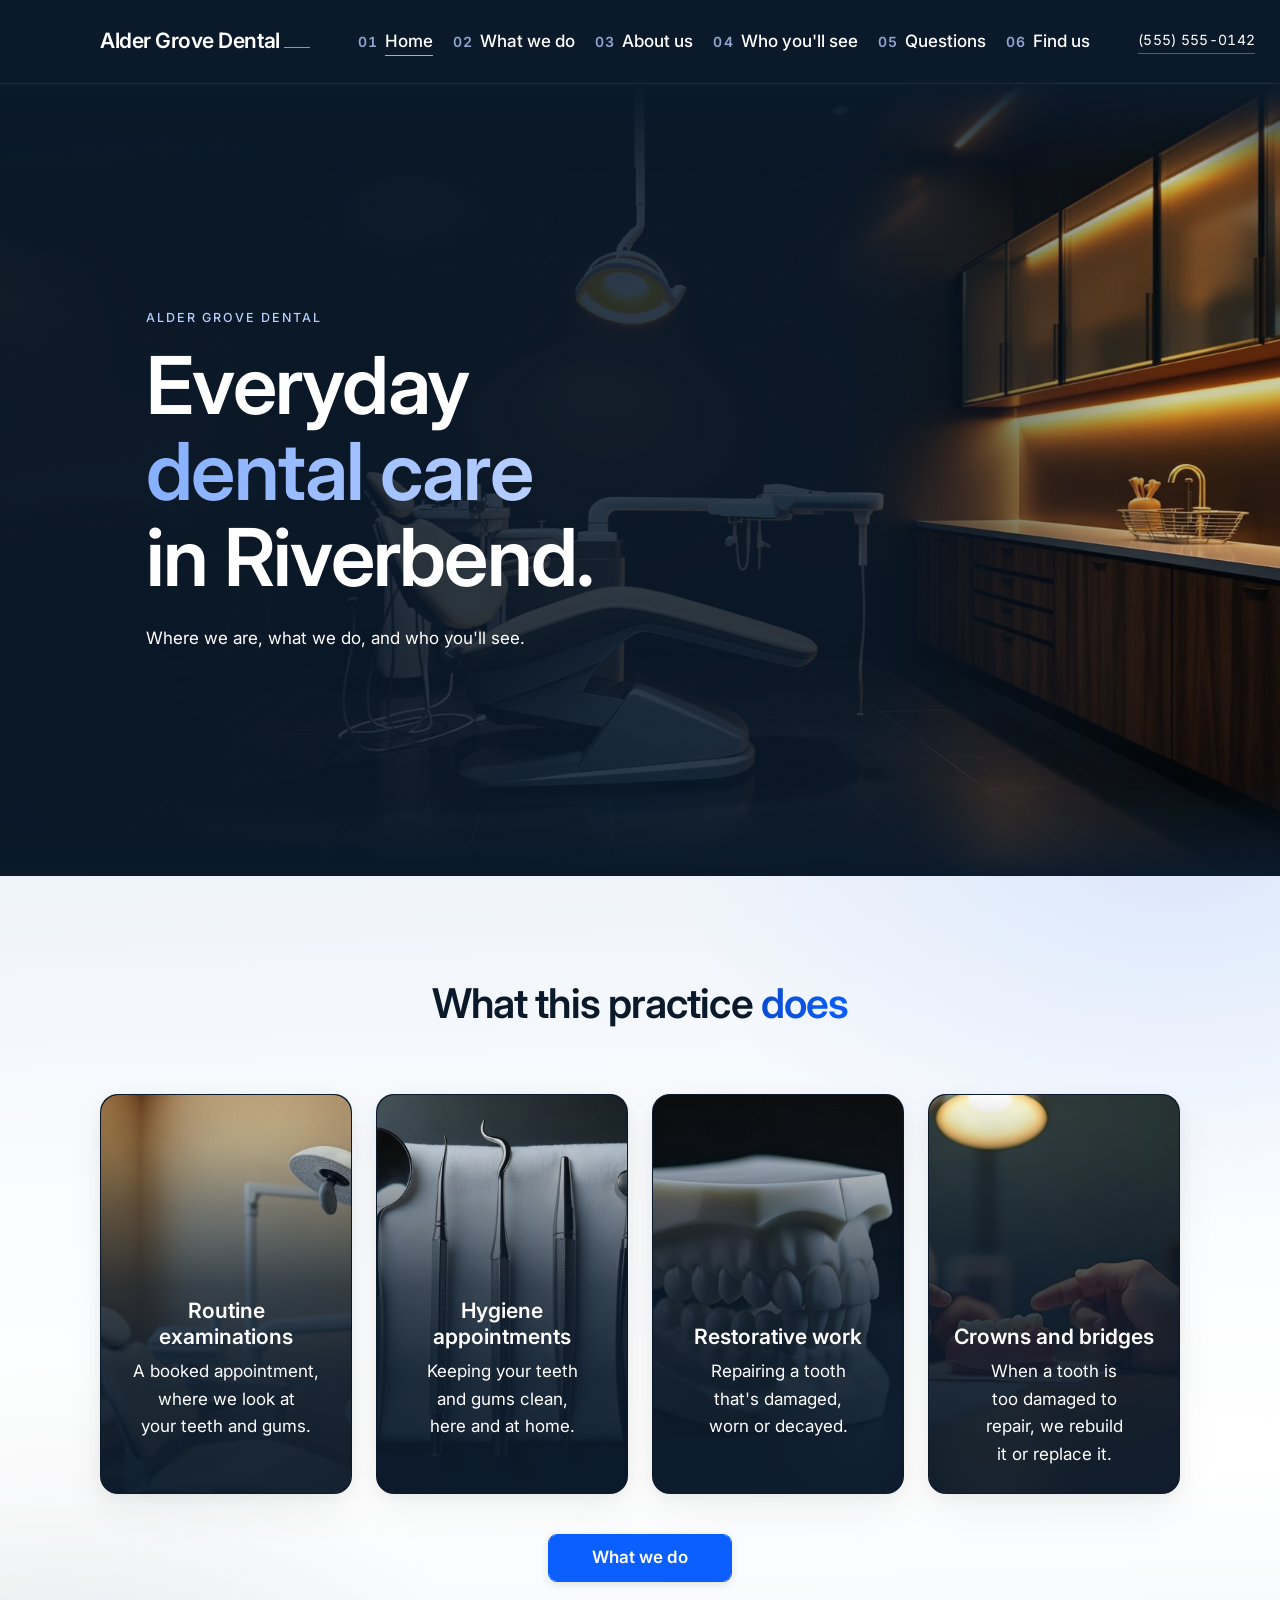
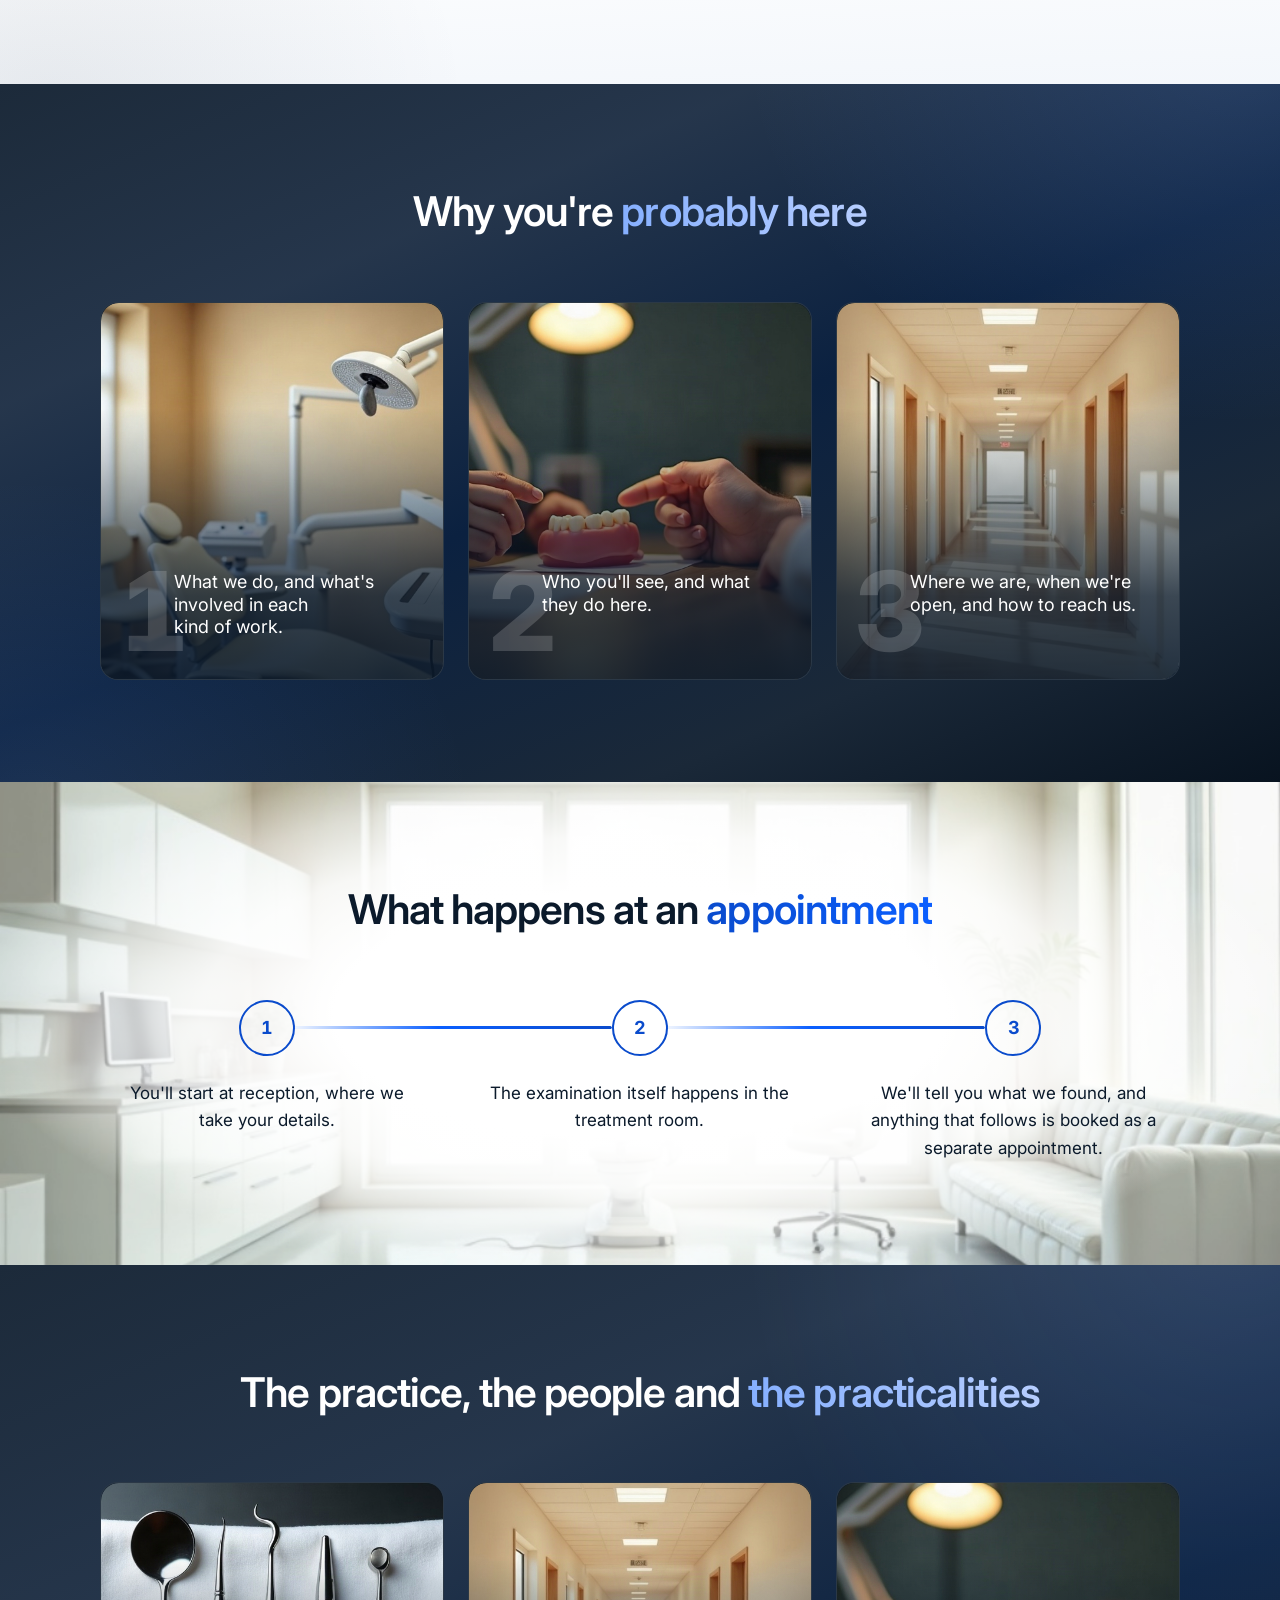
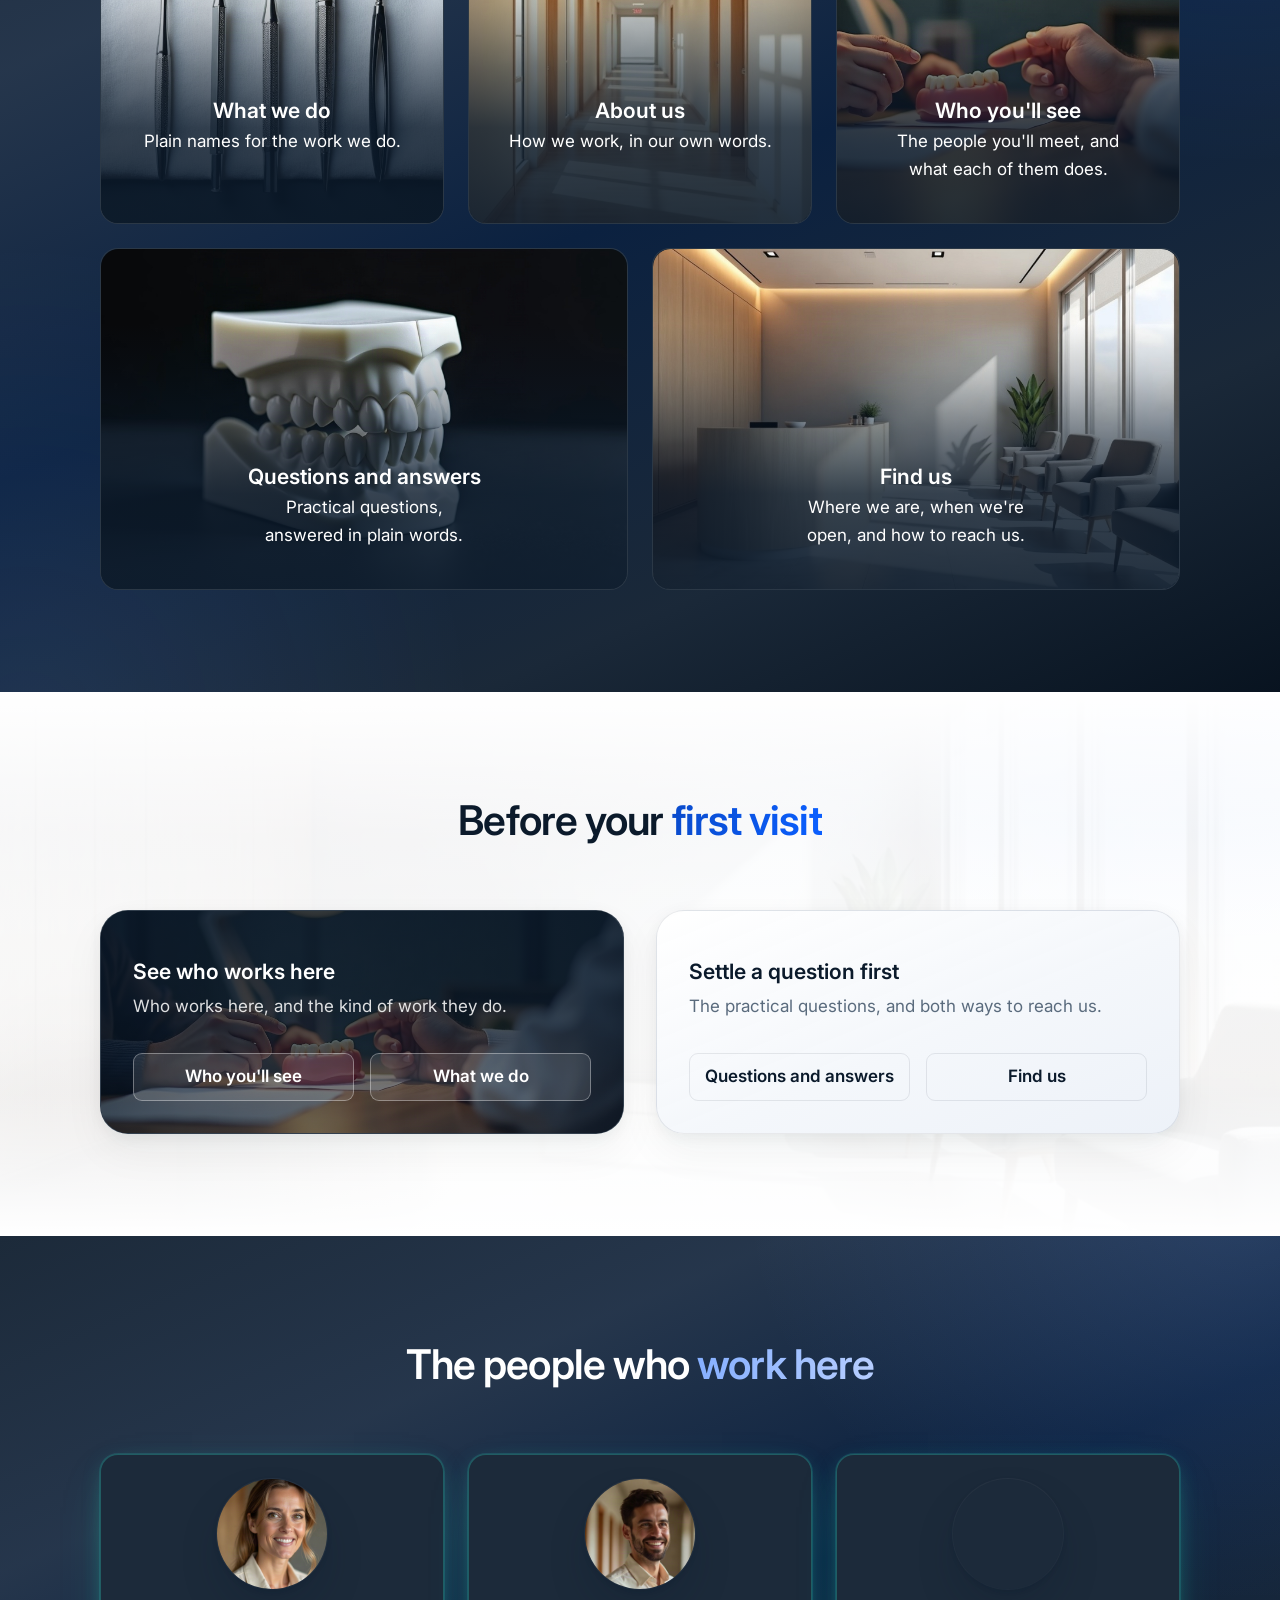
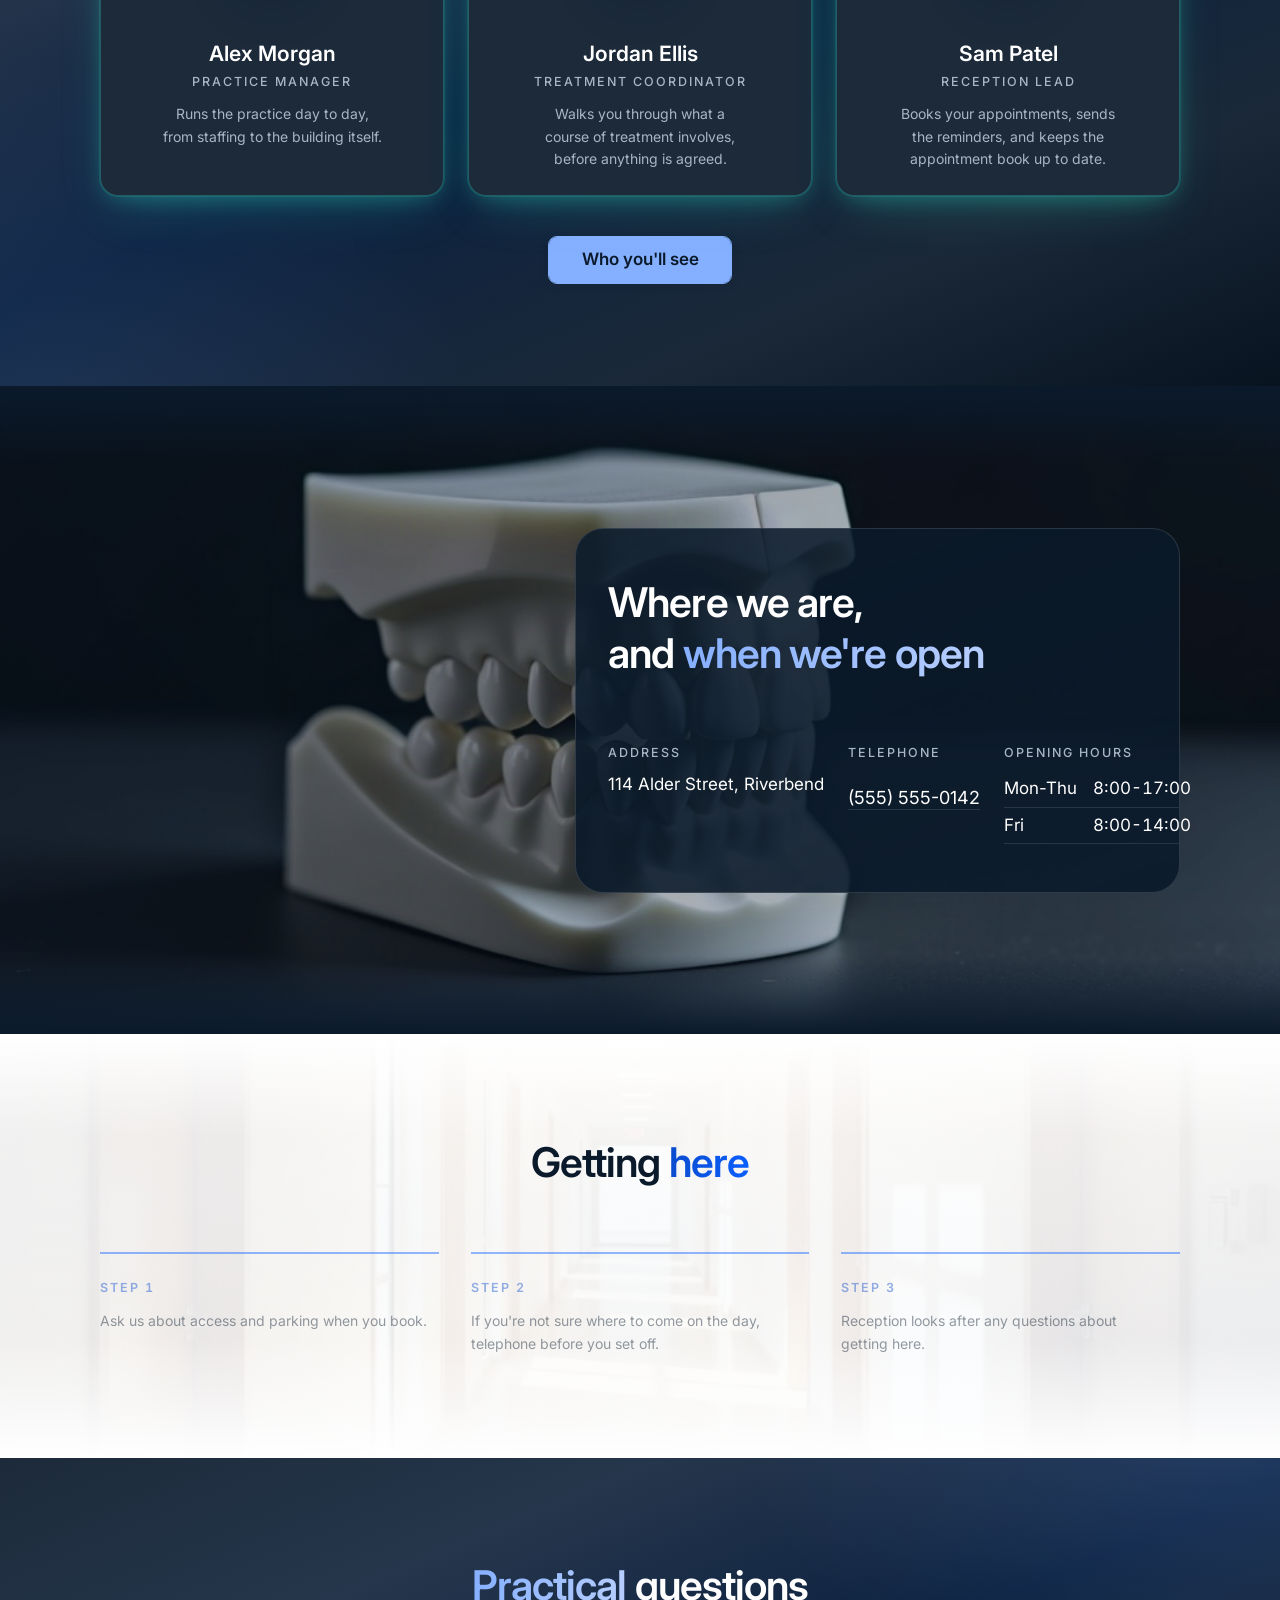
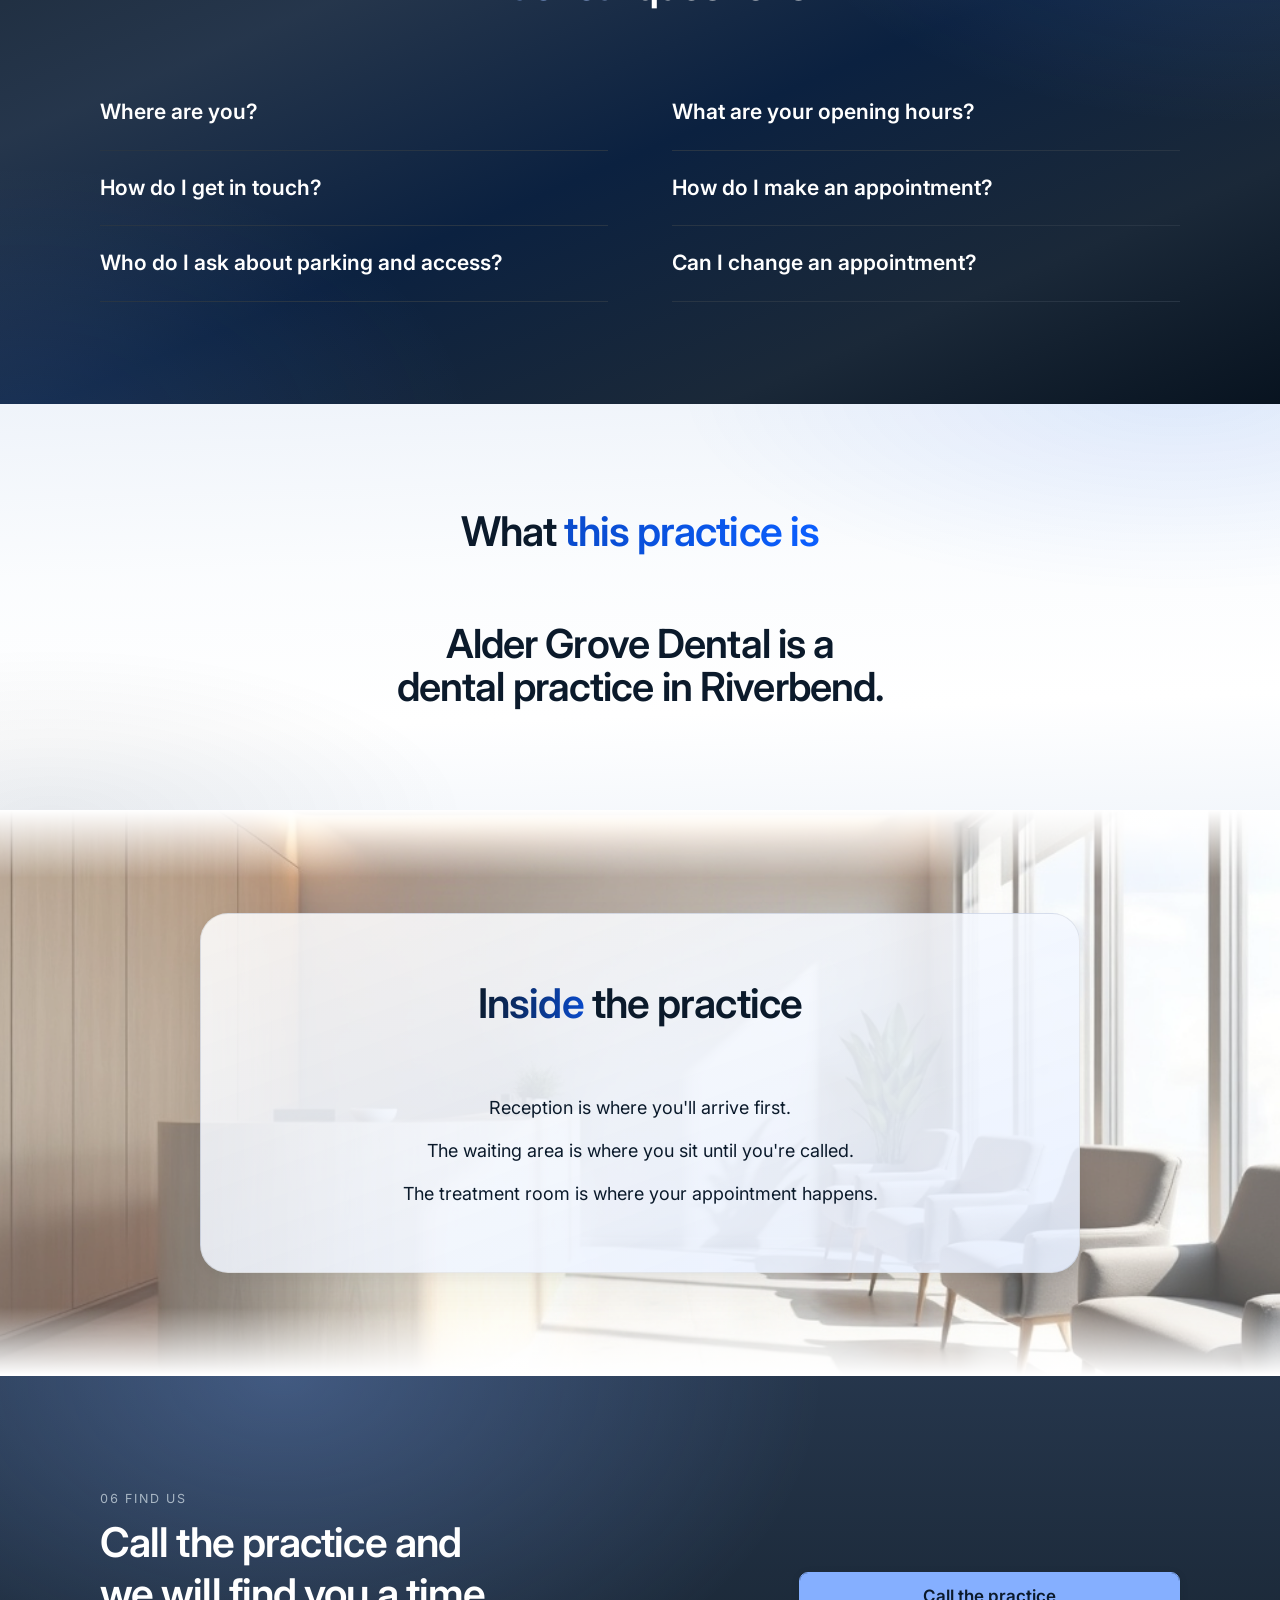
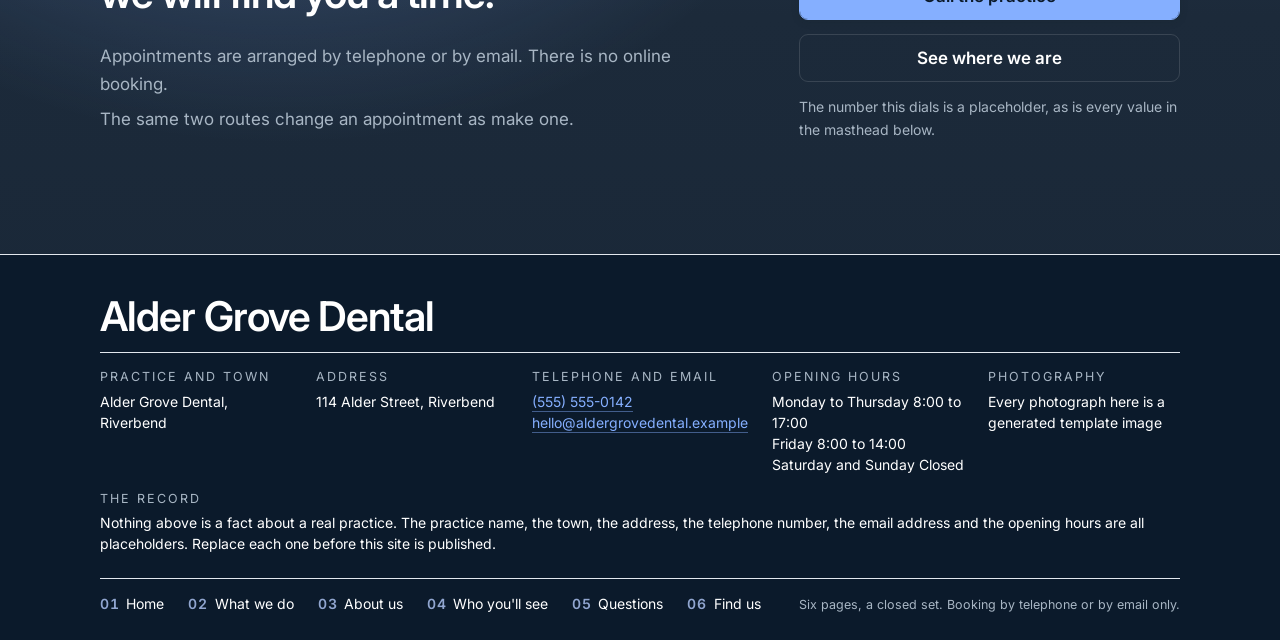
==== v3/index.html @ 7b896672 "Add V3 alongside V1: owner revision batches 1 and 2 V3 lives in v3/ so the V1 site at the repo root," ====
<!DOCTYPE html>
<html lang="en">
<head>
<meta charset="UTF-8">
<meta name="viewport" content="width=device-width, initial-scale=1">
<title>Dentistry in Riverbend - Alder Grove Dental</title>
<meta name="description" content="Dentistry in Riverbend. Alder Grove Dental sets out what we do, who you will see, and how to reach us, in plain words.">
<meta name="robots" content="noindex">

<link rel="icon" type="image/svg+xml" href="assets/favicon.svg">

<link rel="preconnect" href="https://fonts.googleapis.com">
<link rel="preconnect" href="https://fonts.gstatic.com" crossorigin>
<link rel="stylesheet" href="https://fonts.googleapis.com/css2?family=Inter:wght@400;500;600;700&family=Fraunces:opsz,wght@9..144,400..700&display=swap">
<link rel="stylesheet" href="design-system/stomatology-tokens.css?v=92e05074">
  <link rel="stylesheet" href="design-system/stomatology-chrome.css?v=a64a15a1">
  <link rel="stylesheet" href="design-system/stomatology-structural.css?v=3252024a">
  <link rel="stylesheet" href="design-system/brand-card-standard.css?v=6e073ad8">
<link rel="stylesheet" href="design-system/page-index.css?v=a2c9e79b">
</head>
<body>
<a class="cc-skip" href="#main">Skip to content</a>

<header class="cc-bar surface-dark" id="cc-bar">
  <div class="cc-bar__in">

    <a class="cc-brand" href="index.html">
      <span class="cc-brand__name">Alder Grove Dental</span>
      <span class="cc-brand__rule" aria-hidden="true"></span>
    </a>

    <nav class="cc-nav" aria-label="Primary">

      <div class="cc-nav__item">
        <a class="cc-link is-active" href="index.html"><span class="cc-num">01</span> <span class="cc-link__label">Home</span></a>
      </div>

      
      <div class="cc-nav__item" data-menu>
        <button class="cc-link" type="button" aria-haspopup="true" aria-expanded="false" aria-controls="cc-index-services"><span class="cc-num">02</span> <span class="cc-link__label">What we do</span></button>
        <div class="cc-panel cc-panel--index surface-dark" id="cc-index-services" role="region" aria-label="What we do, contents">
          <div class="cc-panel__in cc-idx">
            <div class="cc-idx__list">
              <p class="cc-idx__head"><span class="cc-num">02</span> <b>What we do</b> <span class="cc-idx__kicker">contents</span></p>

              <a class="cc-idx__row" href="services.html#s2-why-this-area-wedge">
                <span class="cc-idx__n">02.1</span>
                <span><span class="cc-idx__t">Why this area</span><span class="cc-idx__s">What the practice takes on, and why.</span></span>
              </a>
              <a class="cc-idx__row" href="services.html#s3-sub-area-blocks">
                <span class="cc-idx__n">02.2</span>
                <span><span class="cc-idx__t">The areas of work</span><span class="cc-idx__s">Set out one block at a time.</span></span>
              </a>
              <a class="cc-idx__row" href="services.html#s4-cross-link-rail">
                <span class="cc-idx__n">02.3</span>
                <span><span class="cc-idx__t">Related pages</span><span class="cc-idx__s">Where this page hands you on.</span></span>
              </a>
              <a class="cc-idx__row" href="services.html#s5-routing-band">
                <span class="cc-idx__n">02.4</span>
                <span><span class="cc-idx__t">Where to go next</span><span class="cc-idx__s">If you are not sure what you need.</span></span>
              </a>
              <a class="cc-idx__row" href="services.html#s6-where-the-work-happens">
                <span class="cc-idx__n">02.5</span>
                <span><span class="cc-idx__t">Where the work happens</span><span class="cc-idx__s">The rooms, and what is in them.</span></span>
              </a>
            </div>

            
            <a class="cc-feat" href="index.html#s4-inclusion-value">
              <img class="cc-feat__img" src="assets/image-corridor.jpg" alt="" loading="lazy">
              <span class="cc-feat__grade" aria-hidden="true"></span>
              <div class="cc-feat__body">
                <p class="cc-feat__eyebrow">Before you come in</p>
                <p class="cc-feat__line">What is included, set out before you are in the chair.</p>
                <span class="cc-feat__cue" aria-hidden="true">&rarr;</span>
              </div>
            </a>
          </div>
        </div>
      </div>

      <div class="cc-nav__item">
        <a class="cc-link" href="about.html"><span class="cc-num">03</span> <span class="cc-link__label">About us</span></a>
      </div>

      <div class="cc-nav__item">
        <a class="cc-link" href="team.html"><span class="cc-num">04</span> <span class="cc-link__label">Who you'll see</span></a>
      </div>

      
      <div class="cc-nav__item" data-menu>
        <button class="cc-link" type="button" aria-haspopup="true" aria-expanded="false" aria-controls="cc-drop-faq"><span class="cc-num">05</span> <span class="cc-link__label">Questions</span></button>
        <div class="cc-panel cc-drop surface-dark" id="cc-drop-faq" role="region" aria-label="Questions, contents">
          <div class="cc-panel__in">
            <a class="cc-drop__item" href="faq.html#s4-objection-faq"><span class="cc-idx__n">05.1</span><span><span class="cc-idx__t">The questions themselves</span><span class="cc-drop__sub">What to raise on the telephone, and what to raise in the room.</span></span></a>
            <a class="cc-drop__item" href="faq.html#s3-sub-area-blocks"><span class="cc-idx__n">05.2</span><span><span class="cc-idx__t">The practical answers</span><span class="cc-drop__sub">Where we are, when we are open, how to reach us.</span></span></a>
            <a class="cc-drop__item" href="faq.html#s7-cost-posture"><span class="cc-idx__n">05.3</span><span><span class="cc-idx__t">On cost</span><span class="cc-drop__sub">How the practice talks about what things cost.</span></span></a>
          </div>
        </div>
      </div>

      <div class="cc-nav__item">
        <a class="cc-link" href="contact.html"><span class="cc-num">06</span> <span class="cc-link__label">Find us</span></a>
      </div>
    </nav>

    
    <a class="cc-tel" href="tel:+15555550142">
      <span class="cc-tel__num">(555) 555-0142</span>
    </a>

    <button class="site-header__hamburger" type="button"
            aria-label="Open menu" aria-controls="mobile-drawer" aria-expanded="false">
      <span aria-hidden="true"></span>
    </button>
  </div>
</header>

<div class="cc-scrim" id="cc-scrim" hidden></div>

<aside id="mobile-drawer" class="surface-dark" aria-hidden="true" aria-label="Menu">

  <div class="cc-drawer__head">
    <button class="cc-drawer__close" type="button" aria-label="Close menu">&times;</button>
  </div>

  <nav class="cc-drawer__nav" aria-label="Primary, mobile">
    <a class="cc-drawer__link" href="index.html"><span class="cc-num">01</span> <span class="cc-link__label">Home</span></a>

    <div class="cc-drawer__group">
      <button class="cc-drawer__sum" type="button" aria-expanded="false"><span class="cc-num">02</span> <span class="cc-link__label">What we do</span></button>
      <div class="cc-drawer__sub">
        <a href="services.html#s2-why-this-area-wedge">02.1 Why this area</a>
        <a href="services.html#s3-sub-area-blocks">02.2 The areas of work</a>
        <a href="services.html#s4-cross-link-rail">02.3 Related pages</a>
        <a href="services.html#s5-routing-band">02.4 Where to go next</a>
        <a href="services.html#s6-where-the-work-happens">02.5 Where the work happens</a>
      </div>
    </div>

    <a class="cc-drawer__link" href="about.html"><span class="cc-num">03</span> <span class="cc-link__label">About us</span></a>
    <a class="cc-drawer__link" href="team.html"><span class="cc-num">04</span> <span class="cc-link__label">Who you'll see</span></a>

    <div class="cc-drawer__group">
      <button class="cc-drawer__sum" type="button" aria-expanded="false"><span class="cc-num">05</span> <span class="cc-link__label">Questions</span></button>
      <div class="cc-drawer__sub">
        <a href="faq.html#s4-objection-faq">05.1 The questions themselves</a>
        <a href="faq.html#s3-sub-area-blocks">05.2 The practical answers</a>
        <a href="faq.html#s7-cost-posture">05.3 On cost</a>
      </div>
    </div>

    <a class="cc-drawer__link" href="contact.html"><span class="cc-num">06</span> <span class="cc-link__label">Find us</span></a>
  </nav>

  
  <div class="cc-drawer__cta drawer-cta">
    <a class="hp-go hp-go--solid" href="tel:+15555550142">Call the practice</a>
  </div>
</aside>

<main id="main">


<section class="hp-band hp-band--hero" id="s1-hero">
  <div class="container container--full">
    <div class="row">
      <div class="col col--full">
        <div class="hp-ground hp-ground--photo hp-ground--ink surface-dark">
    <div class="hp-photo">
      
      
      <img class="hp-photo__img" src="assets/dental-hero-operatory-v3.jpg" width="1920" height="1080" loading="eager" fetchpriority="high" decoding="sync" alt="A treatment room with nobody in it, in low light: a cream chair under one warm overhead lamp, and along the right-hand wall a lit counter beneath glass-fronted cabinets.">
      <span class="hp-photo__scrim"></span>
      <span class="hp-photo__edge"></span>
    </div>
    <div class="hp-wrap">
      <div class="hp-textzone">
        
        <p class="hp-eyebrow hp-rise" style="--hp-i:0">Alder Grove Dental</p>
        
        <h1 class="hp-h1 hp-rise" style="--hp-i:1">Everyday <span class="hp-key">dental care</span> in Riverbend.</h1>
        
        <p class="hp-lead hp-rise" style="--hp-i:2">Where we are, what we do, and who you'll see.</p>
      </div>
    </div>
  </div>
      </div>
    </div>
  </div>
</section>

<section class="hp-band" id="s2-services-preview">
  <div class="container container--full">
    <div class="row">
      <div class="col col--full">
        <div class="hp-ground hp-ground--paper">
    <div class="hp-wrap">
      <div class="hp-head hp-reveal" style="--hp-i:0">
        
        <h2 class="hp-h2">What this practice <span class="hp-key">does</span></h2>
      </div>
      <ul class="hp-services">
        <li class="hp-service hp-reveal" style="--hp-i:1">
          
          <img class="hp-cardphoto hp-cardphoto--service" src="assets/dental-chair-detail.jpg" width="1024" height="576" loading="lazy" decoding="async" fetchpriority="low" alt="">
          <span class="hp-cardscrim hp-cardscrim--service"></span>
          <div class="hp-service__body">
            
            <h3 class="hp-service__name">Routine examinations</h3>
            
            <p class="hp-service__line">A booked appointment, where we look at your <span class="hp-nb">teeth and gums</span>.</p>
          </div>
        </li>
        <li class="hp-service hp-reveal" style="--hp-i:2">
          
          <img class="hp-cardphoto hp-cardphoto--service" src="assets/dental-instruments-tray.jpg" width="1024" height="576" loading="lazy" decoding="async" fetchpriority="low" alt="">
          <span class="hp-cardscrim hp-cardscrim--service"></span>
          <div class="hp-service__body">
            
            <h3 class="hp-service__name">Hygiene appointments</h3>
            
            <p class="hp-service__line">Keeping your teeth and gums clean, here and <span class="hp-nb">at home</span>.</p>
          </div>
        </li>
        <li class="hp-service hp-reveal" style="--hp-i:3">
          
          <img class="hp-cardphoto hp-cardphoto--service" src="assets/dental-model-teeth.jpg" width="1024" height="576" loading="lazy" decoding="async" fetchpriority="low" alt="">
          <span class="hp-cardscrim hp-cardscrim--service"></span>
          <div class="hp-service__body">
            
            <h3 class="hp-service__name">Restorative work</h3>
            
            <p class="hp-service__line">Repairing a tooth that's damaged, worn <span class="hp-nb">or decayed</span>.</p>
          </div>
        </li>
        <li class="hp-service hp-reveal" style="--hp-i:4">
          
          <img class="hp-cardphoto hp-cardphoto--service" src="assets/dental-hands-consult.jpg" width="1024" height="576" loading="lazy" decoding="async" fetchpriority="low" alt="">
          <span class="hp-cardscrim hp-cardscrim--service"></span>
          <div class="hp-service__body">
            
            <h3 class="hp-service__name">Crowns and bridges</h3>
            
            <p class="hp-service__line">When a tooth is <span class="hp-nb">too damaged</span> to repair, we rebuild it <span class="hp-nb">or replace it</span>.</p>
          </div>
        </li>
      </ul>
      <div class="hp-btnrow hp-reveal" style="--hp-i:5">
        
        <a class="hp-go hp-go--solid" href="services.html">What we do</a>
      </div>
    </div>
  </div>
      </div>
    </div>
  </div>
</section>

<section class="hp-band" id="s3-differentiator-narrative">
  <div class="container container--full">
    <div class="row">
      <div class="col col--full">
        <div class="hp-ground hp-ground--grad surface-dark">
    <div class="hp-wrap">
      <div class="hp-head hp-reveal" style="--hp-i:0">
        
        <h2 class="hp-h2">Why you're <span class="hp-key">probably here</span></h2>
      </div>
      <ul class="hp-finds">
        <li class="hp-find hp-reveal" style="--hp-i:1">
          
          <img class="hp-cardphoto hp-cardphoto--find" src="assets/dental-chair-detail.jpg" width="1024" height="576" loading="lazy" decoding="async" fetchpriority="low" alt="A dental chair and an overhead lamp in the treatment room.">
          <span class="hp-cardscrim hp-cardscrim--find"></span>
          <div class="hp-find__body">
            
            <p class="hp-find__line">What we do, and what's involved in each <span class="hp-nb">kind of work</span>.</p>
          </div>
        </li>
        <li class="hp-find hp-reveal" style="--hp-i:2">
          
          <img class="hp-cardphoto hp-cardphoto--find" src="assets/dental-hands-consult.jpg" width="1024" height="576" loading="lazy" decoding="async" fetchpriority="low" alt="Two pairs of hands across a wooden desk, either side of a study model of teeth under a desk lamp.">
          <span class="hp-cardscrim hp-cardscrim--find"></span>
          <div class="hp-find__body">
            
            <p class="hp-find__line">Who you'll see, and what they <span class="hp-nb">do here</span>.</p>
          </div>
        </li>
        <li class="hp-find hp-reveal" style="--hp-i:3">
          
          <img class="hp-cardphoto hp-cardphoto--find" src="assets/dental-clinic-warm.jpg" width="1024" height="576" loading="lazy" decoding="async" fetchpriority="low" alt="A corridor of wooden doors, lit by daylight from the far end.">
          <span class="hp-cardscrim hp-cardscrim--find"></span>
          <div class="hp-find__body">
            
            <p class="hp-find__line">Where we are, when we're open, and how to <span class="hp-nb">reach us</span>.</p>
          </div>
        </li>
      </ul>
    </div>
  </div>
      </div>
    </div>
  </div>
</section>

<section class="hp-band" id="s4-inclusion-value">
  <div class="container container--full">
    <div class="row">
      <div class="col col--full">
        
  <div class="hp-ground hp-ground--paper2 hp-clinic">
    <div class="hp-wrap">
      <div class="hp-head hp-reveal" style="--hp-i:0">
        
        <h2 class="hp-h2">What happens at an <span class="hp-key">appointment</span></h2>
      </div>
      
      <div class="hp-tl">
        <span class="hp-tl__rail" aria-hidden="true">
          <span class="hp-tl__seg hp-tl__seg--1"><span class="hp-tl__fill hp-draw" style="--hp-i:0"></span></span>
          <span class="hp-tl__seg hp-tl__seg--2"><span class="hp-tl__fill hp-draw" style="--hp-i:1"></span></span>
        </span>
        <ol class="hp-timeline">
          
          <li class="hp-step hp-reveal" style="--hp-i:0" tabindex="0">
            <div class="hp-step__card">
              <span class="hp-tl__icon" aria-hidden="true"><span class="hp-tl__n">1</span></span>
              
              <p class="hp-step__line">You'll start at reception, where we take <span class="hp-nb">your details</span>.</p>
            </div>
          </li>
          <li class="hp-step hp-reveal" style="--hp-i:1" tabindex="0">
            <div class="hp-step__card">
              <span class="hp-tl__icon" aria-hidden="true"><span class="hp-tl__n">2</span></span>
              
              <p class="hp-step__line">The examination itself happens in the <span class="hp-nb">treatment room</span>.</p>
            </div>
          </li>
          <li class="hp-step hp-reveal" style="--hp-i:2" tabindex="0">
            <div class="hp-step__card">
              <span class="hp-tl__icon" aria-hidden="true"><span class="hp-tl__n">3</span></span>
              
              <p class="hp-step__line">We'll tell you what we found, and anything that follows is booked as a <span class="hp-nb">separate appointment</span>.</p>
            </div>
          </li>
        </ol>
      </div>
    </div>
  </div>
      </div>
    </div>
  </div>
</section>

<section class="hp-band" id="s5-capability-switcher">
  <div class="container container--full">
    <div class="row">
      <div class="col col--full">
        <div class="hp-ground hp-ground--grad surface-dark">
    <div class="hp-wrap">
      <div class="hp-head hp-reveal" style="--hp-i:0">
        
        <h2 class="hp-h2">The practice, the people and <span class="hp-key">the practicalities</span></h2>
      </div>
      <ul class="hp-routes">
        <li class="hp-reveal" style="--hp-i:1">
          
          <a class="hp-route" href="services.html">
            
            <img class="hp-cardphoto hp-cardphoto--route" src="assets/dental-instruments-tray.jpg" width="1024" height="576" loading="lazy" decoding="async" fetchpriority="low" alt="">
            <span class="hp-cardscrim hp-cardscrim--route"></span>
            <div class="hp-route__body">
              <p class="hp-route__label">What we do</p>
              <p class="hp-route__line">Plain names for the work <span class="hp-nb">we do</span>.</p>            </div>
          </a>
        </li>
        <li class="hp-reveal" style="--hp-i:2">
          
          <a class="hp-route" href="about.html">
            
            <img class="hp-cardphoto hp-cardphoto--route" src="assets/dental-clinic-warm.jpg" width="1024" height="576" loading="lazy" decoding="async" fetchpriority="low" alt="">
            <span class="hp-cardscrim hp-cardscrim--route"></span>
            <div class="hp-route__body">
              <p class="hp-route__label">About us</p>
              <p class="hp-route__line">How we work, in our <span class="hp-nb">own words</span>.</p>            </div>
          </a>
        </li>
        <li class="hp-reveal" style="--hp-i:3">
          
          <a class="hp-route" href="team.html">
            
            <img class="hp-cardphoto hp-cardphoto--route" src="assets/dental-hands-consult.jpg" width="1024" height="576" loading="lazy" decoding="async" fetchpriority="low" alt="">
            <span class="hp-cardscrim hp-cardscrim--route"></span>
            <div class="hp-route__body">
              <p class="hp-route__label">Who you'll see</p>
              <p class="hp-route__line">The people you'll meet, and what each of <span class="hp-nb">them does</span>.</p>            </div>
          </a>
        </li>
        <li class="hp-reveal" style="--hp-i:4">
          
          <a class="hp-route" href="faq.html">
            
            <img class="hp-cardphoto hp-cardphoto--route" src="assets/dental-model-teeth.jpg" width="1024" height="576" loading="lazy" decoding="async" fetchpriority="low" alt="">
            <span class="hp-cardscrim hp-cardscrim--route"></span>
            <div class="hp-route__body">
              <p class="hp-route__label">Questions and answers</p>
              <p class="hp-route__line">Practical questions, answered in <span class="hp-nb">plain words</span>.</p>            </div>
          </a>
        </li>
        <li class="hp-reveal" style="--hp-i:5">
          
          <a class="hp-route" href="contact.html">
            
            <img class="hp-cardphoto hp-cardphoto--route" src="assets/dental-clinic-reception.jpg" width="1024" height="576" loading="lazy" decoding="async" fetchpriority="low" alt="">
            <span class="hp-cardscrim hp-cardscrim--route"></span>
            <div class="hp-route__body">
              <p class="hp-route__label">Find us</p>
              <p class="hp-route__line">Where we are, when we're open, and how to <span class="hp-nb">reach us</span>.</p>            </div>
          </a>
        </li>
      </ul>
    </div>
  </div>
      </div>
    </div>
  </div>
</section>

<section class="hp-band" id="s6-routing-band">
  <div class="container container--full">
    <div class="row">
      <div class="col col--full">
        
        <div class="hp-ground hp-ground--paper hp-ground--imagefade" style="--imagefade-img:url(&quot;../assets/dental-clinic-reception.jpg&quot;);--imagefade-pos:50% 62%;--imagefade-alpha:.10">
    <div class="hp-wrap">
      <div class="hp-head hp-reveal" style="--hp-i:0">
        
        <h2 class="hp-h2">Before your <span class="hp-key">first visit</span></h2>
      </div>
      <ul class="hp-flows">
        
        <li class="hp-flow hp-reveal" style="--hp-i:1; --v3-flowphoto:url(&quot;../assets/dental-hands-consult.jpg&quot;); --v3-flowphoto-pos:50% 46%">
          
          <p class="hp-flow__label">See who works here</p>
          
          <p class="hp-flow__line">Who works here, and the kind of work they do.</p>
          <div class="hp-flow__steps">
            
            <a class="hp-go hp-go--quiet" href="team.html">Who you'll see</a>
            
            <a class="hp-go hp-go--quiet" href="services.html">What we do</a>
          </div>
        </li>
        <li class="hp-flow hp-reveal" style="--hp-i:2">
          
          <p class="hp-flow__label">Settle a question first</p>
          
          <p class="hp-flow__line">The practical questions, and both ways to reach us.</p>
          <div class="hp-flow__steps">
            
            <a class="hp-go hp-go--quiet" href="faq.html">Questions and answers</a>
            
            <a class="hp-go hp-go--quiet" href="contact.html">Find us</a>
          </div>
        </li>
      </ul>
    </div>
  </div>
      </div>
    </div>
  </div>
</section>

<section class="hp-band" id="s7-team-preview">
  <div class="container container--full">
    <div class="row">
      <div class="col col--full">
        <div class="hp-ground hp-ground--grad surface-dark">
    <div class="hp-wrap">
      <div class="hp-head hp-reveal" style="--hp-i:0">
        
        <h2 class="hp-h2">The people who <span class="hp-key">work here</span></h2>
      </div>
      <ul class="hp-people">
        <li class="hp-person hp-reveal" style="--hp-i:1">
          
          <span class="hp-portrait">
            <img class="hp-portrait__img" src="assets/dental-person-07.jpg" style="--hp-p-z:1.6; --hp-p-x:1%; --hp-p-y:5%" width="1024" height="1024" loading="lazy" decoding="async" fetchpriority="low" alt="Generated portrait of a woman who does not exist, standing in for a staff photograph.">
          </span>
          
          <p class="hp-person__name">Alex Morgan</p>
          
          <p class="hp-person__role">Practice Manager</p>
          <p class="hp-person__cred"></p>
          
          <p class="hp-person__line">Runs the practice day to day, from staffing to the building itself.</p>
        </li>
        <li class="hp-person hp-reveal" style="--hp-i:2">
          <span class="hp-portrait">
            <img class="hp-portrait__img" src="assets/dental-person-08.jpg" style="--hp-p-z:2; --hp-p-x:4%; --hp-p-y:18%" width="1024" height="1024" loading="lazy" decoding="async" fetchpriority="low" alt="Generated portrait of a man who does not exist, standing in for a staff photograph.">
          </span>
          
          <p class="hp-person__name">Jordan Ellis</p>
          
          <p class="hp-person__role">Treatment Coordinator</p>
          <p class="hp-person__cred"></p>
          
          <p class="hp-person__line">Walks you through what a course of treatment involves, before anything is agreed.</p>
        </li>
        <li class="hp-person hp-reveal" style="--hp-i:3">
          <span class="hp-portrait">
            <img class="hp-portrait__img" src="assets/dental-person-03.jpg" style="--hp-p-z:1.55; --hp-p-x:-2%; --hp-p-y:15%" width="1024" height="1024" loading="lazy" decoding="async" fetchpriority="low" alt="Generated portrait of a woman who does not exist, standing in for a staff photograph.">
          </span>
          
          <p class="hp-person__name">Sam Patel</p>
          
          <p class="hp-person__role">Reception Lead</p>
          <p class="hp-person__cred"></p>
          
          <p class="hp-person__line">Books your appointments, sends the reminders, and keeps the appointment book up to date.</p>
        </li>
      </ul>
      <div class="hp-btnrow hp-reveal" style="--hp-i:4">
        
        <a class="hp-go hp-go--solid" href="team.html">Who you'll see</a>
      </div>
    </div>
  </div>
      </div>
    </div>
  </div>
</section>

<section class="hp-band hp-band--photoband" id="s8-location-and-hours">
  <div class="container container--full">
    <div class="row">
      <div class="col col--full">
        <div class="hp-ground hp-ground--photo hp-ground--ink hp-ground--veil surface-dark">
    <div class="hp-photo">
      
      <img class="hp-photo__img" src="assets/dental-model-teeth.jpg" width="1024" height="576" loading="lazy" decoding="async" fetchpriority="low" alt="A white study model of upper and lower teeth, resting on a dark surface.">
      <span class="hp-photo__scrim"></span>
      <span class="hp-photo__edge"></span>
    </div>
    <div class="hp-wrap">
      
      <div class="hp-plate hp-plate--ink hp-reveal" style="--hp-i:0">
        <div class="hp-head">
          
          <h2 class="hp-h2">Where we are, and <span class="hp-key">when&nbsp;we're&nbsp;open</span></h2>
        </div>
        <dl class="hp-facts">
          <div class="hp-fact">
            
            <dt class="hp-fact__label">Address</dt>
            <dd class="hp-addr">
              
              
              <address class="hp-addr">
                <span class="hp-street">114&nbsp;Alder&nbsp;Street</span>,
                <span class="hp-city">Riverbend</span>
              </address>
            </dd>
          </div>
          <div class="hp-fact">
            
            <dt class="hp-fact__label">Telephone</dt>
            <dd class="hp-addr">
              
              <a class="hp-tel" href="tel:5555550142">(555)&nbsp;555-0142</a>
            </dd>
          </div>
          <div class="hp-fact">
            
            <dt class="hp-fact__label">Opening hours</dt>
            <dd class="hp-addr">
              
              <div class="hp-hours">
                <div class="hp-hours__row"><span class="hp-hours__day">Mon-Thu</span><span class="hp-hours__time">8:00-17:00</span></div>
                <div class="hp-hours__row"><span class="hp-hours__day">Fri</span><span class="hp-hours__time">8:00-14:00</span></div>
              </div>
            </dd>
          </div>
        </dl>
      </div>
    </div>
  </div>
      </div>
    </div>
  </div>
</section>

<section class="hp-band" id="s9-compare-teaser">
  <div class="container container--full">
    <div class="row">
      <div class="col col--full">
        <div class="hp-ground hp-ground--paper2">
    <div class="hp-wrap">
      <div class="hp-head hp-reveal" style="--hp-i:0">
        
        <h2 class="hp-h2">Getting <span class="hp-key">here</span></h2>
      </div>
      <ul class="hp-notes">
        
        <li class="hp-note hp-reveal" style="--hp-i:1">Ask us about access and parking when you book.</li>
        
        <li class="hp-note hp-reveal" style="--hp-i:2">If you're not sure where to come on the day, telephone before you set off.</li>
        
        <li class="hp-note hp-reveal" style="--hp-i:3">Reception looks after any questions about getting here.</li>
      </ul>
    </div>
  </div>
      </div>
    </div>
  </div>
</section>

<section class="hp-band" id="s10-pricing-teaser">
  <div class="container container--full">
    <div class="row">
      <div class="col col--full">
        <div class="hp-ground hp-ground--grad surface-dark">
    <div class="hp-wrap">
      <div class="hp-head hp-reveal" style="--hp-i:0">
        
        <h2 class="hp-h2"><span class="hp-key">Practical</span> questions</h2>
      </div>
      <ul class="hp-qs">
        <li class="hp-qitem hp-reveal" style="--hp-i:1">
          
          <a class="hp-q" href="faq.html#faq-1">Where are you?</a>
        </li>
        <li class="hp-qitem hp-reveal" style="--hp-i:2">
          
          <a class="hp-q" href="faq.html#faq-2">What are your opening hours?</a>
        </li>
        <li class="hp-qitem hp-reveal" style="--hp-i:3">
          
          <a class="hp-q" href="faq.html#faq-3">How do I get in touch?</a>
        </li>
        <li class="hp-qitem hp-reveal" style="--hp-i:4">
          
          <a class="hp-q" href="faq.html#faq-4">How do I make an appointment?</a>
        </li>
        <li class="hp-qitem hp-reveal" style="--hp-i:5">
          
          <a class="hp-q" href="faq.html#faq-5">Who do I ask about parking and access?</a>
        </li>
        <li class="hp-qitem hp-reveal" style="--hp-i:6">
          
          <a class="hp-q" href="faq.html#faq-6">Can I change an appointment?</a>
        </li>
      </ul>
    </div>
  </div>
      </div>
    </div>
  </div>
</section>

<section class="hp-band" id="s11-stance-line">
  <div class="container container--full">
    <div class="row">
      <div class="col col--full">
        <div class="hp-ground hp-ground--paper">
    <div class="hp-wrap">
      <div class="hp-head hp-reveal" style="--hp-i:0">
        
        <h2 class="hp-h2">What <span class="hp-key">this practice is</span></h2>
      </div>
      
      <p class="hp-stance hp-reveal" style="--hp-i:1">Alder Grove Dental is a dental practice in Riverbend.</p>
    </div>
  </div>
      </div>
    </div>
  </div>
</section>

<section class="hp-band hp-band--photoband" id="s12-practice-view">
  <div class="container container--full">
    <div class="row">
      <div class="col col--full">
        <div class="hp-ground hp-ground--photo hp-ground--paperphoto hp-ground--paperveil">
    <div class="hp-photo">
      
      <img class="hp-photo__img" src="assets/dental-clinic-reception.jpg" width="1024" height="576" loading="lazy" decoding="async" fetchpriority="low" alt="A reception counter and a row of upholstered chairs beside a wall of tall windows in daylight.">
      <span class="hp-photo__scrim"></span>
      <span class="hp-photo__edge"></span>
    </div>
    <div class="hp-wrap">
      
      <div class="hp-plate hp-plate--paper hp-reveal" style="--hp-i:0">
        <div class="hp-head">
          
          <h2 class="hp-h2"><span class="hp-key">Inside</span> the&nbsp;practice</h2>
        </div>
        
        <ul class="hp-closing">
          <li class="hp-closing__line">Reception is where you'll <span class="hp-nb">arrive first</span>.</li>
          <li class="hp-closing__line">The waiting area is where you sit until <span class="hp-nb">you're called</span>.</li>
          <li class="hp-closing__line">The treatment room is where your <span class="hp-nb">appointment happens</span>.</li>
        </ul>
      </div>
    </div>
  </div>
      </div>
    </div>
  </div>
</section>
</main>

  <section class="cc-closing precta surface-dark">
    <div class="cc-closing__in">
      <div>
        <p class="cc-closing__eyebrow">06 Find us</p>
        <h2>Call the practice and we will find you a time.</h2>
        
        <p>Appointments are arranged by telephone or by email. There is no online booking.</p>
        <p>The same two routes change an appointment as make one.</p>
      </div>
      <div class="cc-acts">
        <a class="hp-go hp-go--solid" href="tel:+15555550142">Call the practice</a>
        <a class="hp-go hp-go--quiet" href="contact.html">See where we are</a>
        <small>The number this dials is a placeholder, as is every value in the masthead below.</small>
      </div>
    </div>
  </section>


<footer class="cc-foot surface-dark">
  <div class="cc-foot__in">

    <p class="cc-foot__mark">Alder Grove Dental</p>

    
    <div class="cc-mast">
      <div>
        <span class="cc-mast__k">Practice and town</span>
        <p class="cc-mast__v">Alder Grove Dental, Riverbend</p>
      </div>
      <div>
        <span class="cc-mast__k">Address</span>
        <p class="cc-mast__v">114 Alder Street, Riverbend</p>
      </div>
      <div>
        <span class="cc-mast__k">Telephone and email</span>
        <p class="cc-mast__v"><a class="cc-a" href="tel:+15555550142">(555) 555-0142</a><br><a class="cc-a" href="mailto:hello@aldergrovedental.example">hello@aldergrovedental.example</a></p>
      </div>
      <div>
        <span class="cc-mast__k">Opening hours</span>
        <p class="cc-mast__v">Monday to Thursday 8:00 to 17:00<br>Friday 8:00 to 14:00<br>Saturday and Sunday Closed</p>
      </div>
      <div>
        <span class="cc-mast__k">Photography</span>
        <p class="cc-mast__v">Every photograph here is a generated template image</p>
      </div>
      <div class="cc-mast__record">
        <span class="cc-mast__k">The record</span>
        <p class="cc-mast__v">Nothing above is a fact about a real practice. The practice name, the town, the address, the telephone number, the email address and the opening hours are all placeholders. Replace each one before this site is published.</p>
      </div>
    </div>

    <div class="cc-foot__bar">
      <a class="cc-foot__link" href="index.html"><span class="cc-num">01</span> Home</a>
      <a class="cc-foot__link" href="services.html"><span class="cc-num">02</span> What we do</a>
      <a class="cc-foot__link" href="about.html"><span class="cc-num">03</span> About us</a>
      <a class="cc-foot__link" href="team.html"><span class="cc-num">04</span> Who you'll see</a>
      <a class="cc-foot__link" href="faq.html"><span class="cc-num">05</span> Questions</a>
      <a class="cc-foot__link" href="contact.html"><span class="cc-num">06</span> Find us</a>
      <p class="cc-foot__legal">Six pages, a closed set. Booking by telephone or by email only.</p>
    </div>

  </div>
</footer>

<script>
/* ---------------------------------------------------------------------------
   (c) of the hover-intent contract: a close-delay cleared on re-enter, so a
   diagonal traverse from the trigger into the panel never collapses it. (a) and
   (b) are CSS above: one shared hover scope, and a bridge across the seam.
   Keyboard: click toggles, Escape closes and returns focus to the trigger.
   --------------------------------------------------------------------------- */
(function () {
  var CLOSE_DELAY = 240;

  document.querySelectorAll('[data-menu]').forEach(function (item) {
    var trigger = item.querySelector('.cc-link[aria-haspopup]');
    var timer = null;

    function open() { clearTimeout(timer); item.classList.add('is-open'); trigger.setAttribute('aria-expanded', 'true'); }
    function close() { item.classList.remove('is-open'); trigger.setAttribute('aria-expanded', 'false'); }
    function closeSoon() { clearTimeout(timer); timer = setTimeout(close, CLOSE_DELAY); }

    item.addEventListener('mouseenter', open);
    item.addEventListener('mouseleave', closeSoon);
    trigger.addEventListener('click', function (e) {
      e.preventDefault();
      if (item.classList.contains('is-open')) { close(); } else { open(); }
    });
    item.addEventListener('keydown', function (e) {
      if (e.key === 'Escape') { close(); trigger.focus(); }
    });
  });

  /* the scroll state: the bar TIGHTENS once there is content behind it. */
  var bar = document.getElementById('cc-bar');
  function onScroll() { bar.classList.toggle('is-tight', window.scrollY > 40); }
  addEventListener('scroll', onScroll, { passive: true });
  onScroll();

  /* the drawer, on the canonical contract the functional gate drives. */
  var burger = document.querySelector('.site-header__hamburger');
  var drawer = document.getElementById('mobile-drawer');
  var scrim = document.getElementById('cc-scrim');
  var closeBtn = drawer.querySelector('.cc-drawer__close');

  function setDrawer(on) {
    drawer.setAttribute('aria-hidden', on ? 'false' : 'true');
    burger.setAttribute('aria-expanded', on ? 'true' : 'false');
    scrim.hidden = !on;
    scrim.classList.toggle('is-on', on);
    document.body.style.overflow = on ? 'hidden' : '';
    if (on) { closeBtn.focus(); } else { burger.focus(); }
  }
  burger.addEventListener('click', function () { setDrawer(drawer.getAttribute('aria-hidden') === 'true'); });
  closeBtn.addEventListener('click', function () { setDrawer(false); });
  scrim.addEventListener('click', function () { setDrawer(false); });
  addEventListener('keydown', function (e) {
    if (e.key === 'Escape' && drawer.getAttribute('aria-hidden') === 'false') { setDrawer(false); }
  });

  /* the drawer accordions. The marker is CSS, so each button's text stays exactly
     its header twin's label and the nav-consistency gate stays satisfied. */
  drawer.querySelectorAll('.cc-drawer__sum').forEach(function (sum) {
    sum.addEventListener('click', function () {
      var on = sum.parentElement.classList.toggle('is-open');
      sum.setAttribute('aria-expanded', on ? 'true' : 'false');
    });
  });

  /* THE APPOINTMENT TIMELINE draws its rail and brings its steps in on entry.
     PROGRESSIVE ENHANCEMENT, deliberately: the CSS resting state IS the finished
     state, so with no script, no observer, or reduced motion honoured, the rail is
     already drawn and all three steps are already readable. This only adds the class
     that replays it as an arrival. Nothing is hidden waiting for JavaScript, which is
     the handoff's requirement that the interaction stay understandable without it. */
  var tls = document.querySelectorAll('.hp-tl');
  if (tls.length) {
    if (!('IntersectionObserver' in window)) {
      tls.forEach(function (tl) { tl.classList.add('is-in'); });
    } else {
      var io = new IntersectionObserver(function (entries) {
        entries.forEach(function (e) {
          if (!e.isIntersecting) return;
          e.target.classList.add('is-in');
          io.unobserve(e.target);
        });
      }, { threshold: 0.28, rootMargin: '0px 0px -8% 0px' });
      tls.forEach(function (tl) { io.observe(tl); });
    }
  }
})();
</script>
</body>
</html>
---- v3/design-system/stomatology-tokens.css ----
/* ============================================================================
   BRAND CARD A  --  "Instrument"      client-sites/stomatology  (build_scope TEMPLATE)
   THE ONLY FILE IN THIS CONCEPT THAT CARRIES A COLOUR LITERAL.
   brand-a-structural.css and preview.html reference colour through var(--ds-*) only.

   PALETTE PROVENANCE: every colour below is the OWNER-LOCKED direction at
   _handoff/visual-direction.md section 12 ("Option A, Precision", owner pick 2026-08-28,
   dated at decisions-ledger.md D53). It is NOT picked here and it does NOT vary between
   the three tournament concepts:
       page surface   #FFFFFF     band surface  #F4F6F8     hairline  #E3E8EE
       accent         #0B5FFF     pressed       #0A4BCC     muted ink #5A6B7D
       ink            #0B1A2B     type          Inter, one family, display and body
   Nearest family in the catalogue, cited for reading and NOT as the source of a value:
   COLOR-THEORY-PRESETS.md #11 (Cobalt + Black + White). Type: TYPOGRAPHY-PAIRINGS.md
   entry 1 (Inter + Inter, single family) -- the catalogue entry the locked direction lands on.

   WHAT THIS SHEET DERIVES (section 12 releases roles, tints, the dark flip, radius,
   shadow, spacing and the type scale to the build, and holds prep out of them):
     - the tint ramp (accent washed over the locked page ground) -- IDENTICAL in A, B and C
     - the .surface-dark flip                                    -- IDENTICAL in A, B and C
     - radius / shadow / density / type scale / material         -- THE CONCEPT'S OWN
   Measured in this pass, not estimated (relative luminance, WCAG 2.x):
     #0B5FFF on #FFFFFF 5.13:1 | on #F4F6F8 4.73:1     #0A4BCC on #FFFFFF 7.26:1 | on #F4F6F8 6.70:1
     #0B1A2B on #FFFFFF 17.55:1                        #5A6B7D on #FFFFFF 5.48:1 | on #F4F6F8 5.06:1
     #FFFFFF on #0B5FFF 5.13:1                         #FFFFFF on #0A4BCC 7.26:1
     #FFFFFF on #0B1A2B 17.55:1                        #85AFFF on #0B1A2B 8.00:1
     #0A4BCC on #EEF4FF 6.58:1                         #A8B6C4 on #0B1A2B 8.48:1
   ============================================================================ */

:root {
  /* ---- COLOUR: 17 required roles per BRAND-TOKEN-SCHEMA.md ------------------ */
  --ds-primary:        #0B5FFF;              /* the brand accent */
  --ds-primary-deep:   #0B1A2B;              /* THE DARK GROUND, near-black (locked ink) */
  --ds-primary-soft:   #F3F7FF;              /* accent at .05 over the locked page ground */
  --ds-accent:         #0B5FFF;              /* single-accent system: accent IS primary */
  --ds-accent-ink:     #0A4BCC;              /* small text on light; 7.26:1 on white */
  --ds-accent-soft:    #EEF4FF;              /* accent at .07 over the locked page ground */
  --ds-accent-deep:    #0A4BCC;              /* the locked pressed value */
  --ds-accent-light:   #85AFFF;              /* accent foreground on the dark ground */
  --ds-bg-surface:     #FFFFFF;              /* locked page surface */
  --ds-bg-surface-2:   #F4F6F8;              /* locked band surface */
  --ds-bg-warm:        #F6F9FF;              /* cool-tinted alternate band (no warm hue exists here) */
  --ds-ink:            #0B1A2B;              /* locked ink */
  --ds-ink-heading:    #0B1A2B;              /* light polarity: heading ink = the dark ground */
  --ds-ink-soft:       #5A6B7D;              /* locked muted ink */
  --ds-line:           #E3E8EE;              /* locked hairline */
  --ds-ink-on-dark:    #FFFFFF;
  --ds-scrim:          rgba(11,26,43,.55);

  /* ---- TYPE (2 required) --------------------------------------------------- */
  --ds-font-display: "Inter","Inter var",system-ui,-apple-system,"Segoe UI",Roboto,Helvetica,Arial,sans-serif;
  --ds-font-body:    "Inter","Inter var",system-ui,-apple-system,"Segoe UI",Roboto,Helvetica,Arial,sans-serif;

  /* ---- RADIUS: the CONSTRAINED role set, never a chip/sm/md/lg/xl scale -----
     CONCEPT A pick: SURFACE-PATTERNS.md section 1.2 "Micro 4-6px (SaaS dashboard)".
     Present enough to soften a grid, small enough never to read as decoration.
     --ds-r-pill is reserved for the monogram avatar; no control on this card is a pill. */
  --ds-r-control: 4px;
  --ds-r-surface: 6px;
  --ds-r-pill:    999px;

  /* ---- SHADOW: hairline-first, per SURFACE-PATTERNS.md section 2.9
     "Hairline-outline (luxury-editorial)". Two layers, no drop shadow: a ring plus a
     hair of ambient weight, so a surface reads bounded rather than floating. -------- */
  --ds-shadow-card: 0 0 0 1px #E3E8EE, 0 1px 0 rgba(11,26,43,.035);
  --ds-shadow-lift: 0 0 0 1px #0B5FFF, 0 1px 0 rgba(11,26,43,.06);
  --ds-shadow-rest: 0 0 0 1px #E3E8EE;

  /* ---- SPACING + LAYOUT (A is the DENSE concept) --------------------------- */
  --ds-space-2xs: 4px;
  --ds-space-xs:  8px;
  --ds-space-sm:  14px;
  --ds-space-md:  24px;
  --ds-space-lg:  40px;
  --ds-space-xl:  64px;
  --ds-space-2xl: 96px;
  --ds-section-py:    clamp(40px,5vw,64px);
  --ds-container-max: 1080px;

  /* ---- MOTION: MOTION-PATTERNS.md #2 (Color-shift) for controls, #17
     (Underline-grow) for links, #37 (Form field focus). Nothing translates. ---- */
  --ds-ease:      cubic-bezier(.2,0,0,1);
  --ds-dur:       120ms;
  --ds-dur-fast:  90ms;
  --ds-dur-slow:  240ms;
  --ds-ease-out:  cubic-bezier(.2,.6,.2,1);
  --ds-dur-data:  1.4s;

  /* ---- TYPE SCALE (concept-owned; section 12 released it to the build) ------
     A sets ONE weight for display and heads and buys hierarchy with size, measure
     and tracking. Display is capped at 40px: the direction bars a display move. */
  --ds-fs-display: clamp(30px,4.2vw,40px);
  --ds-fs-h2:      clamp(19px,2.2vw,23px);
  --ds-fs-h3:      16px;
  --ds-fs-body:    16px;
  --ds-fs-fine:    13px;
  --ds-fs-eyebrow: 11px;
  --ds-lh-display: 1.08;
  --ds-lh-head:    1.25;
  --ds-lh-body:    1.55;
  --ds-track-display: -.022em;
  --ds-track-eyebrow: .16em;
  --ds-weight-display: 600;
  --ds-weight-head:    600;
  --ds-weight-body:    400;
  --ds-measure:    62ch;

  /* ---- GLOBALS OVERLAY (_MODERN-WOW-SPEC.md sections 1, 3, 5, 7) ------------
     A's material is a 16px measurement grid: the page shows its own module. */
  --ds-hairline:     rgba(11,26,43,.10);
  --ds-inset-hi:     inset 0 1px 0 rgba(255,255,255,.85);
  --ds-grid:         linear-gradient(rgba(11,95,255,.085) 1px,transparent 1px),
                     linear-gradient(90deg,rgba(11,95,255,.085) 1px,transparent 1px);
  --ds-grid-size:    16px 16px;
  --ds-grain:        repeating-linear-gradient(0deg,rgba(11,26,43,.032) 0 1px,transparent 1px 3px);
  --ds-glow:         0 0 0 3px rgba(11,95,255,.20);
  --ds-glow-wash:    radial-gradient(60ch 22ch at 12% 0,rgba(11,95,255,.075),transparent 70%);
  --ds-glass-bg:     rgba(255,255,255,.74);
  --ds-glass-blur:   blur(14px) saturate(140%);
  --ds-glass-border: rgba(11,26,43,.08);
  --ds-divider-h:    1px;

  /* z-index (system, grafted): grafted by graft-system-tokens.mjs (FIX #3) */
  --ds-z-below: -1;
  --ds-z-base: 0;
  --ds-z-raised: 1;
  --ds-z-sticky: 1000;
  --ds-z-overlay: 1040;
  --ds-z-drawer: 1050;
  --ds-z-modal: 1060;
  --ds-z-toast: 1080;

  /* opacity (system, grafted): grafted by graft-system-tokens.mjs (FIX #3) */
  --ds-opacity-muted: .72;
  --ds-opacity-disabled: .45;
  --ds-opacity-faint: .12;
  --ds-opacity-scrim: .55;
  --ds-opacity-texture: .40;
  --ds-opacity-veil: .85;
}

/* ---- THE DARK FLIP. Same values in A, B and C: the ground is the locked ink and
   the on-dark accent is the locked accent lightened until it clears AA on it.
   Only the SHADOW role changes with the concept (A stays a ring). ------------- */
.surface-dark {
  --ds-bg-surface:   #0B1A2B;
  --ds-bg-surface-2: #1C2A3A;
  --ds-bg-warm:      #0B2140;
  --ds-ink:          #FFFFFF;
  --ds-ink-heading:  #FFFFFF;
  --ds-ink-soft:     #A8B6C4;
  --ds-ink-on-dark:  #0B1A2B;
  --ds-line:         #283544;
  --ds-accent:       #85AFFF;
  --ds-accent-ink:   #85AFFF;
  --ds-accent-soft:  #0B2855;
  --ds-accent-deep:  #0B5FFF;
  --ds-accent-light: #B7CEFF;
  --ds-shadow-card:  0 0 0 1px #283544, 0 1px 0 rgba(0,0,0,.20);
  --ds-shadow-lift:  0 0 0 1px #85AFFF, 0 1px 0 rgba(0,0,0,.24);
  --ds-shadow-rest:  0 0 0 1px #283544;
  --ds-hairline:     rgba(255,255,255,.14);
  --ds-inset-hi:     inset 0 1px 0 rgba(255,255,255,.06);
  --ds-glass-bg:     rgba(11,26,43,.74);
  --ds-glass-border: rgba(255,255,255,.10);
  --ds-grid:         linear-gradient(rgba(133,175,255,.11) 1px,transparent 1px),
                     linear-gradient(90deg,rgba(133,175,255,.11) 1px,transparent 1px);
  --ds-grain:        repeating-linear-gradient(0deg,rgba(255,255,255,.028) 0 1px,transparent 1px 3px);
  --ds-glow:         0 0 0 3px rgba(133,175,255,.26);
  --ds-glow-wash:    radial-gradient(60ch 22ch at 12% 0,rgba(133,175,255,.10),transparent 70%);
  color: var(--ds-ink);
  background-color: var(--ds-bg-surface);
}
---- v3/design-system/stomatology-chrome.css ----
/* stomatology-chrome.css - the LOCKED site chrome, P9.
   Derived on 2026-09-02 from the owner-picked tournament concept
   _design/_tournament/chrome-c/preview.html ("The Index"), not re-authored.

   Picks, cited: NAV-PATTERNS.md #11 editorial numbered nav (considered #3, #7);
   FOOTER-STYLES.md #19 editorial masthead, deliberately NOT #1, which that catalog's
   own opening flags as the overused reflex. Technique ceiling _MODERN-WOW-SPEC;
   sector blueprint composition-medical-health.

   Token-pure: every colour reaches for var(--ds-*). Load order is
   stomatology-tokens.css -> stomatology-structural.css -> brand-card-standard.css
   (+ brand-card-bespoke.css on a marquee page) -> THIS.

   The concept's two stand-in bands were dropped in derivation: they existed so the bar
   had something to sit over while it was judged, and are not part of the chrome. */

/* ---------------------------------------------------------------------------
   Namespace .cc- (chrome C) for everything EXCEPT the canonical interactivity
   hooks the functional gate drives, which keep their canonical names.
   ZERO colour literals: every colour reaches for var(--ds-*), mixed only with
   color-mix(in srgb, var(--ds-*) N%, transparent).
   --------------------------------------------------------------------------- */
:root{
  --cc-bar-h: 84px;
  --cc-rule: 1px solid var(--ds-line);
  --cc-lift:
    0 1px 0 color-mix(in srgb, var(--ds-primary-deep) 10%, transparent),
    0 30px 64px -20px color-mix(in srgb, var(--ds-primary-deep) 55%, transparent);
  --cc-glow: color-mix(in srgb, var(--ds-accent) 24%, transparent);
}
/* the dark flip re-declares its mixes: a value mixed against the light ground is
   baked at computed-value time and never re-resolves inside a dark band. */
.surface-dark{
  --cc-lift:
    0 1px 0 color-mix(in srgb, var(--ds-primary-deep) 40%, transparent),
    0 30px 64px -20px color-mix(in srgb, var(--ds-primary-deep) 80%, transparent);
  --cc-glow: color-mix(in srgb, var(--ds-accent) 30%, transparent);
}

/* ---- ONE focus ring, never removed, only restyled ---- */
.cc-skip:focus-visible,
.cc-brand:focus-visible,
.cc-link:focus-visible,
.cc-tel:focus-visible,
.cc-idx__row:focus-visible,
.cc-drop__item:focus-visible,
.cc-feat__link:focus-visible,
.cc-a:focus-visible,
.cc-foot__link:focus-visible,
.site-header__hamburger:focus-visible,
.cc-drawer__close:focus-visible,
.cc-drawer__sum:focus-visible,
.cc-drawer__link:focus-visible,
.cc-drawer__sub a:focus-visible{
  outline:2px solid var(--ds-accent);
  outline-offset:3px;
  border-radius:var(--ds-r-control);
}

/* ---- skip link: the first focusable thing on the page ---- */
.cc-skip{
  position:absolute; left:var(--ds-space-md); top:calc(var(--ds-space-md) * -4);
  z-index:var(--ds-z-toast, 90);
  padding:var(--ds-space-sm) var(--ds-space-md);
  background-color:var(--ds-bg-surface); color:var(--ds-ink);
  border:var(--cc-rule); border-radius:var(--ds-r-control);
  text-decoration:none; font-weight:500;
  transition:top var(--ds-dur) var(--ds-ease);
}
.cc-skip:focus-visible{ top:var(--ds-space-md); }

/* ---- a plain inline link, defined here rather than borrowed: .hp-link is not
       defined in any linked sheet, so this concept declares its own ---- */
.cc-a{
  color:var(--ds-accent-ink); text-decoration:none;
  border-bottom:1px solid color-mix(in srgb, var(--ds-accent) 45%, transparent);
  padding-bottom:1px;
}
.cc-a:hover{ border-bottom-color:var(--ds-accent); }

/* ============================================================================
   THE BAR. NAV-PATTERNS #11: bold wordmark left, the numbered list beside it, a
   status slot in the right corner. Opaque from scroll zero (the entry's own
   sticky note for a multi-section page), so it never depends on the photograph
   behind it. The scroll state TIGHTENS rather than fades: the bar loses height,
   the numbers drop back a shade, and the rule under it gains weight.
   ============================================================================ */
.cc-bar{
  position:fixed; inset:0 0 auto 0; z-index:var(--ds-z-sticky, 60);
  height:var(--cc-bar-h);
  display:flex; align-items:center;
  padding:0 var(--hp-gutter);
  background-color:var(--ds-bg-surface);
  border-bottom:1px solid color-mix(in srgb, var(--ds-line) 70%, transparent);
  transition:
    height var(--ds-dur-slow, 240ms) var(--ds-ease-out),
    border-color var(--ds-dur) var(--ds-ease),
    box-shadow var(--ds-dur) var(--ds-ease);
}
.cc-bar.is-tight{
  height:calc(var(--cc-bar-h) - 20px);
  border-bottom-color:var(--ds-line);
  box-shadow:0 18px 34px -28px color-mix(in srgb, var(--ds-primary-deep) 90%, transparent);
}
.cc-bar__in{
  display:flex; align-items:center; gap:var(--ds-space-lg);
  width:100%; max-width:var(--ds-container-max); margin:0 auto;
}

/* ---- the wordmark. #11 wants it BOLD and first, and on this site the practice
       name is the only asset the brand has, because every proof device is
       barred. ---- */
.cc-brand{
  display:inline-flex; align-items:baseline; gap:var(--ds-space-2xs);
  text-decoration:none; color:var(--ds-ink); white-space:nowrap;
}
.cc-brand__name{
  font-family:var(--ds-font-display);
  font-size:var(--hp-fs-h3);
  font-weight:var(--ds-weight-display);
  letter-spacing:var(--ds-track-display);
}
.cc-brand__rule{
  width:26px; height:1px; flex:none;
  background-color:color-mix(in srgb, var(--ds-accent-light) 70%, transparent);
}

/* ---- the numbered list ---- */
.cc-nav{ display:flex; align-items:center; gap:var(--ds-space-2xs); }
.cc-nav__item{ position:relative; }
.cc-link{
  position:relative;
  display:inline-flex; align-items:baseline; gap:7px;
  padding:var(--ds-space-xs);
  color:var(--ds-ink); text-decoration:none;
  font-size:var(--ds-fs-body); font-weight:500; white-space:nowrap;
  background:none; border:0; cursor:pointer; font-family:inherit; line-height:1.2;
  transition:color var(--ds-dur) var(--ds-ease);
}
/* the number is nav TYPOGRAPHY, not an icon: tabular, tracked, one step down,
   carried in the accent so the sequence reads as a sequence. */
/* THE DIM IS CARRIED ON opacity, NOT ON AN ALPHA INSIDE THE COLOUR, AND THE REASON IS
   TOOLING RATHER THAN TASTE. These numerals were color-mix(in srgb, var(--ds-accent-light)
   78%, transparent), which Chromium computes to `color(srgb 0.717647 0.807843 1 / 0.78)`.
   THREE separate contrast gates in this toolchain parse a computed colour with a regex that
   only matches rgb()/rgba()/#hex. Two of them read the four numbers out of that string and
   treat 0-to-1 values as 0-to-255, so a pale blue is scored as near-black: both reported
   these six numerals at 1.19:1 on all six pages, every breakpoint. The third returns null
   and SKIPS the element without saying so. Measured on the rendered pixels instead, the same
   numerals read 7.22:1.
   Splitting the colour from the dim renders identically (for a text-only span, alpha in the
   colour and opacity on the element composite the same) and computes to a plain rgb() the
   gates can read. The alternative was patching three shared gates that other client builds
   depend on, which is not this build's call to make. If those parsers ever learn
   color(srgb ...), this can go back to a single color-mix declaration. */
.cc-num{
  font-size:var(--ds-fs-fine);
  font-variant-numeric:tabular-nums;
  letter-spacing:.08em;
  font-weight:var(--ds-weight-head);
  color:var(--ds-accent-light);
  opacity:.78;
  transition:opacity var(--ds-dur) var(--ds-ease);
}
.cc-bar.is-tight .cc-num{ opacity:.52; }
.cc-link:hover .cc-num,
.cc-link[aria-expanded="true"] .cc-num{ opacity:1; }
.cc-link__label{ position:relative; }
.cc-link__label::after{
  content:""; position:absolute; left:0; right:0; bottom:-4px; height:1px;
  background-color:var(--ds-accent-light);
  transform:scaleX(0); transform-origin:left;
  transition:transform var(--ds-dur) var(--ds-ease-out);
}
.cc-link:hover .cc-link__label::after,
.cc-link[aria-expanded="true"] .cc-link__label::after{ transform:scaleX(1); }
.cc-link.is-active .cc-link__label::after{ transform:scaleX(1); background-color:var(--ds-accent); }

/* ---- the right corner. #11 puts a year mark or a status indicator here. This
       build has no year to claim and no status it can verify, so the corner
       carries the ONE true conversion mechanic instead: the telephone, marked
       unfinished because the number is a placeholder on every page. ---- */
.cc-tel{
  margin-left:auto;
  display:inline-flex; align-items:center; gap:var(--ds-space-2xs);
  color:var(--ds-ink); text-decoration:none;
  font-size:var(--ds-fs-fine); white-space:nowrap;
  border-bottom:1px solid color-mix(in srgb, var(--ds-ink) 30%, transparent);
  padding-bottom:2px;
  transition:border-color var(--ds-dur) var(--ds-ease), color var(--ds-dur) var(--ds-ease);
}
.cc-tel:hover{ color:var(--ds-accent-light); border-bottom-color:var(--ds-accent-light); }
.cc-tel__num{ font-variant-numeric:tabular-nums; letter-spacing:.02em; }
/* the visible unfinished mark. Chrome puts placeholder data on every page, so it
   is marked where the data SITS, not only disclosed once at the foot. */
.cc-unfinished{
  font-size:var(--ds-fs-eyebrow); letter-spacing:.1em; text-transform:uppercase;
  padding:2px 6px; border-radius:2px;
  background-color:color-mix(in srgb, var(--ds-accent) 20%, transparent);
  border:1px solid color-mix(in srgb, var(--ds-accent) 55%, transparent);
  color:inherit; white-space:nowrap;
}

/* ============================================================================
   HOVER-INTENT, all three mechanisms together.
   (a) trigger and panel share ONE hover scope (.cc-nav__item), so :hover and
       :focus-within on the parent drive the panel;
   (b) a bridge pseudo-element covers the seam, so no un-hoverable pixel band
       exists between the trigger's foot and the panel's head;
   (c) a JS close-delay cleared on re-enter, in the script below.
   ============================================================================ */
.cc-panel{
  position:absolute; top:calc(100% + 12px); left:0;
  min-width:380px;
  opacity:0; visibility:hidden; transform:translateY(-6px);
  transition:
    opacity var(--ds-dur) var(--ds-ease),
    transform var(--ds-dur) var(--ds-ease-out),
    visibility 0s linear var(--ds-dur);
  z-index:var(--ds-z-overlay, 70);
}
.cc-nav__item.is-open > .cc-panel,
.cc-nav__item:hover > .cc-panel,
.cc-nav__item:focus-within > .cc-panel{
  opacity:1; visibility:visible; transform:translateY(0); transition-delay:0s;
}
.cc-panel::before{                    /* (b) the bridge across the seam */
  content:""; position:absolute; left:0; right:0; top:-16px; height:16px;
}
/* THE CONTENTS INDEX IS ANCHORED TO THE BAR, NOT TO ITS TRIGGER. A contents sheet
   this wide, hung off the second item of a left-aligned list, runs off the right
   edge at 1024. Centring it under the bar cannot overflow at any width, and it
   reads correctly: a contents page belongs to the publication, not to one line
   of it. Anchoring it to the bar also removes the seam, because the panel starts
   exactly at the bar's foot and follows the bar's tightened height. */
.cc-panel--index{
  position:fixed; top:calc(var(--cc-bar-h) - 1px); left:50%; right:auto;
  width:min(880px, calc(100vw - var(--hp-gutter) * 2));
  transform:translate(-50%, -6px);
}
.cc-bar.is-tight .cc-panel--index{ top:calc(var(--cc-bar-h) - 21px); }
.cc-nav__item.is-open > .cc-panel--index,
.cc-nav__item:hover > .cc-panel--index,
.cc-nav__item:focus-within > .cc-panel--index{ transform:translate(-50%, 0); }
.cc-panel--index::before{ top:-18px; height:18px; }
.cc-panel__in{
  border:var(--cc-rule);
  border-radius:var(--ds-r-surface);
  box-shadow:var(--cc-lift);
  overflow:hidden;
  background-color:var(--ds-bg-surface);
  background-image:linear-gradient(180deg,
    var(--ds-bg-surface-2) 0%,
    var(--ds-bg-surface) 46%,
    var(--ds-bg-surface) 100%);
}

/* ---- the numbered contents index, with a featured zone BESIDE it ---- */
.cc-idx{ display:grid; grid-template-columns:1.15fr .85fr; }
.cc-idx__list{ padding:var(--ds-space-md); }
.cc-idx__head{
  display:flex; align-items:baseline; gap:var(--ds-space-xs);
  margin:0 0 var(--ds-space-2xs);
  padding:0 0 var(--ds-space-xs);
  border-bottom:var(--cc-rule);
}
.cc-idx__head b{ font-family:var(--ds-font-display); font-weight:var(--ds-weight-head); color:var(--ds-ink-heading); }
.cc-idx__kicker{
  font-size:var(--ds-fs-eyebrow); letter-spacing:var(--ds-track-eyebrow);
  text-transform:uppercase; color:var(--ds-ink-soft);
}
.cc-idx__row{
  display:grid; grid-template-columns:auto 1fr; align-items:baseline;
  gap:var(--ds-space-sm);
  padding:11px var(--ds-space-2xs);
  border-bottom:1px solid color-mix(in srgb, var(--ds-line) 60%, transparent);
  text-decoration:none; color:var(--ds-ink);
  transition:background-color var(--ds-dur) var(--ds-ease), padding-left var(--ds-dur) var(--ds-ease-out);
}
.cc-idx__row:last-child{ border-bottom:0; }
.cc-idx__row:hover{
  background-color:color-mix(in srgb, var(--ds-accent) 12%, transparent);
  padding-left:var(--ds-space-sm);
}
.cc-idx__n{
  font-size:var(--ds-fs-fine); font-variant-numeric:tabular-nums; letter-spacing:.06em;
  color:color-mix(in srgb, var(--ds-accent-light) 80%, transparent);
}
.cc-idx__t{ display:block; font-weight:500; }
.cc-idx__s{ display:block; margin-top:2px; color:var(--ds-ink-soft); font-size:var(--ds-fs-fine); line-height:var(--ds-lh-body); }

/* the featured zone: graded photograph, eyebrow, one editorial line, one link */
.cc-feat{
  position:relative; isolation:isolate; min-height:296px;
  display:flex; flex-direction:column; justify-content:flex-end;
  padding:var(--ds-space-md); overflow:hidden;
}
.cc-feat__img{ position:absolute; inset:0; width:100%; height:100%; object-fit:cover; z-index:0; }
.cc-feat__grade{
  position:absolute; inset:0; z-index:1; pointer-events:none;
  background-image:linear-gradient(to top,
    color-mix(in srgb, var(--ds-primary-deep) 94%, transparent)  0%,
    color-mix(in srgb, var(--ds-primary-deep) 76%, transparent) 36%,
    color-mix(in srgb, var(--ds-primary-deep) 32%, transparent) 66%,
    transparent 92%);
}
.cc-feat__body{ position:relative; z-index:2; }
.cc-feat__eyebrow{
  margin:0 0 var(--ds-space-2xs);
  font-size:var(--ds-fs-eyebrow); letter-spacing:var(--ds-track-eyebrow);
  text-transform:uppercase; color:var(--ds-accent-light);
}
.cc-feat__line{
  margin:0 0 var(--ds-space-sm);
  font-family:var(--ds-font-display); font-size:var(--hp-fs-h3);
  line-height:var(--ds-lh-head); font-weight:var(--ds-weight-head);
  color:var(--ds-ink);
}
.cc-feat__link{
  color:var(--ds-ink); text-decoration:none; font-weight:500;
  border-bottom:1px solid color-mix(in srgb, var(--ds-ink) 45%, transparent);
  padding-bottom:2px;
}
.cc-feat__link:hover{ color:var(--ds-accent-light); border-bottom-color:var(--ds-accent-light); }

/* ---- the plain dropdown, the second open state the owner judges ---- */
.cc-drop .cc-panel__in{ padding:var(--ds-space-2xs); }
.cc-drop__item{
  display:grid; grid-template-columns:auto 1fr; gap:var(--ds-space-sm);
  align-items:baseline;
  padding:var(--ds-space-sm) var(--ds-space-md);
  border-radius:var(--ds-r-control); text-decoration:none; color:var(--ds-ink);
  transition:background-color var(--ds-dur) var(--ds-ease);
}
.cc-drop__item:hover{ background-color:color-mix(in srgb, var(--ds-accent) 12%, transparent); }
.cc-drop__sub{ display:block; margin-top:2px; color:var(--ds-ink-soft); font-size:var(--ds-fs-fine); line-height:var(--ds-lh-body); }

/* ============================================================================
   HAMBURGER + DRAWER. CANONICAL selectors: the functional gate drives
   .site-header__hamburger and #mobile-drawer via aria-hidden.
   STRUCTURE NOTE, load-bearing: the close control and the call action sit OUTSIDE
   the drawer <nav>. The nav-consistency gate reads the drawer's top-level
   triggers and compares them to the header's, so a close button or a CTA inside
   that nav reads as an extra nav item the header does not have, which is drift.
   They are siblings of the nav, never children of it.
   ============================================================================ */
/* The explicit `color` is load-bearing even though this button renders no text. A <button>
   does NOT inherit colour: the UA sheet sets `color:buttontext`, which computes to black,
   and the render gate reads that declared value against the navy bar and scores the control
   at 1.2:1 on every mobile breakpoint. Nothing is actually wrong on screen, because the icon
   is drawn by the span's two bars and they paint white; the gate is grading a colour that
   paints nothing. Declaring the bar's own ink makes the stated colour agree with the painted
   one, which is what the gate was asking for in the first place. */
.site-header__hamburger{
  display:none; width:44px; height:44px; margin-left:var(--ds-space-sm);
  align-items:center; justify-content:center;
  color:var(--ds-ink);
  background:none; border:1px solid color-mix(in srgb, var(--ds-ink) 34%, transparent);
  border-radius:var(--ds-r-control); cursor:pointer;
}
.site-header__hamburger span{ display:block; width:18px; height:1.5px; background-color:var(--ds-ink); position:relative; }
.site-header__hamburger span::before,
.site-header__hamburger span::after{ content:""; position:absolute; left:0; width:18px; height:1.5px; background-color:inherit; }
.site-header__hamburger span::before{ top:-6px; }
.site-header__hamburger span::after{ top:6px; }

#mobile-drawer{
  position:fixed; inset:0 0 0 auto; width:min(310px, 86vw); z-index:var(--ds-z-drawer, 80);
  background-color:var(--ds-bg-surface);
  border-left:var(--cc-rule);
  box-shadow:-24px 0 60px -30px color-mix(in srgb, var(--ds-primary-deep) 90%, transparent);
  transform:translateX(100%);
  /* visibility, not just transform. A panel moved off-canvas is still IN THE TAB ORDER:
     measured on the closed drawer at 1440, it held 16 focusable controls and a real Tab
     walk from the top of the page landed inside it on the third stop — focus vanishing
     to x=1440 with nothing on screen to show for it. aria-hidden="true" over focusable
     children is also an ARIA contradiction: the name is hidden, the control is not.
     visibility:hidden takes it out of the tab order in every engine, and the delayed
     transition holds it visible for the length of the slide so the close still animates.
     Same idiom .cc-scrim uses 8 rules below, so the two panels behave alike. */
  visibility:hidden;
  transition:
    transform  var(--ds-dur-slow, 320ms) var(--ds-ease-out),
    visibility 0s linear var(--ds-dur-slow, 320ms);
  display:flex; flex-direction:column; padding:var(--ds-space-md);
  overflow-y:auto;
}
#mobile-drawer[aria-hidden="false"]{
  transform:translateX(0);
  visibility:visible;
  transition-delay:0s;
}
.cc-scrim{
  position:fixed; inset:0; z-index:var(--ds-z-overlay, 79);
  background-color:var(--ds-scrim);
  opacity:0; visibility:hidden;
  transition:opacity var(--ds-dur) var(--ds-ease), visibility 0s linear var(--ds-dur);
}
.cc-scrim.is-on{ opacity:1; visibility:visible; transition-delay:0s; }
.cc-drawer__head{ display:flex; justify-content:flex-end; }
.cc-drawer__close{
  width:40px; height:40px; border:var(--cc-rule); background:none;
  border-radius:var(--ds-r-control); cursor:pointer; color:var(--ds-ink);
  font-size:18px; line-height:1;
}
.cc-drawer__nav{ display:flex; flex-direction:column; }
.cc-drawer__group{ border-bottom:var(--cc-rule); }
/* the numbered prefix is PRESERVED in the drawer, per the catalog entry, and the
   markup of a drawer label is identical to its header twin so the two navs
   cannot drift apart. */
.cc-drawer__link,
.cc-drawer__sum{
  display:flex; align-items:baseline; gap:7px; width:100%;
  padding:var(--ds-space-md) 0; background:none; border:0; cursor:pointer;
  font:inherit; font-weight:500; color:var(--ds-ink); text-align:left;
  text-decoration:none;
}
.cc-drawer__link{ border-bottom:var(--cc-rule); }
.cc-drawer__sum{ position:relative; padding-right:var(--ds-space-md); }
/* the open/closed marker is DRAWN, never written: a text "+" inside the button
   becomes part of the trigger's LABEL and reads as drift against the header,
   which lists the same item without one. */
.cc-drawer__sum::after{
  content:""; position:absolute; right:2px; top:calc(50% - 6px);
  width:9px; height:9px;
  border-right:1.5px solid currentColor; border-bottom:1.5px solid currentColor;
  transform:rotate(45deg);
  transition:transform var(--ds-dur) var(--ds-ease);
}
.cc-drawer__sum[aria-expanded="true"]::after{ transform:rotate(-135deg); }
.cc-drawer__sub{ display:none; padding:0 0 var(--ds-space-sm) var(--ds-space-md); }
.cc-drawer__group.is-open .cc-drawer__sub{ display:block; }
.cc-drawer__sub a{ display:block; padding:7px 0; color:var(--ds-ink-soft); text-decoration:none; font-size:var(--ds-fs-fine); }
.cc-drawer__sub a:hover{ color:var(--ds-accent-light); }
.cc-drawer__cta{ margin-top:var(--ds-space-md); }
/* the irregular tile pair: two plates of different heights and different tops,
   so the right column reads as an index of frames rather than one photograph. */
.cc-plates{ display:grid; grid-template-columns:1fr 1fr; gap:var(--ds-space-sm); align-items:start; }
.cc-plate{
  position:relative; margin:0; overflow:hidden;
  border:var(--cc-rule); border-radius:var(--ds-r-surface);
  box-shadow:var(--cc-lift);
}
.cc-plate--tall{ aspect-ratio:3 / 4; }
.cc-plate--short{ aspect-ratio:1 / 1; margin-top:var(--ds-space-xl); }
.cc-plate img{ display:block; width:100%; height:100%; object-fit:cover; }
.cc-plate__tag{
  position:absolute; left:0; bottom:0; z-index:2;
  padding:5px 10px;
  font-size:var(--ds-fs-eyebrow); letter-spacing:var(--ds-track-eyebrow); text-transform:uppercase;
  color:var(--ds-ink); background-color:color-mix(in srgb, var(--ds-bg-surface) 84%, transparent);
  border-top:var(--cc-rule); border-right:var(--cc-rule);
}
/* the pulled-up card: it starts above this band's top edge and lands inside it,
   so the seam between the dark hero and the light relief band is crossed by one
   object instead of being a hard line. */
.cc-card{
  margin-top:calc(var(--hp-py) * -1.3);
  padding:var(--ds-space-lg);
  background-color:var(--ds-bg-surface);
  border:var(--cc-rule); border-radius:var(--ds-r-surface);
  box-shadow:var(--cc-lift);
  display:grid; grid-template-columns:auto 1fr; gap:var(--ds-space-lg); align-items:start;
}
.cc-card__n{
  font-family:var(--ds-font-display); font-size:var(--hp-fs-h2);
  line-height:1; font-weight:var(--ds-weight-display);
  color:color-mix(in srgb, var(--ds-accent) 40%, transparent);
  font-variant-numeric:tabular-nums;
}
.cc-card h2{
  margin:0 0 var(--ds-space-xs);
  font-family:var(--ds-font-display); font-size:var(--hp-fs-h3);
  line-height:var(--ds-lh-head); font-weight:var(--ds-weight-head);
  color:var(--ds-ink-heading);
}
.cc-card p{ margin:0; color:var(--ds-ink-soft); line-height:var(--ds-lh-body); max-width:68ch; }

/* ---- THE CLOSING BAND. A designed moment on the dark ground: a spotlight, an
       oversized line, and ONE stacked pair of actions.
       The risk-reversal slot is NOT a guarantee. This practice cannot make one.
       It carries page-faq.html's own answer instead: booking is by telephone or
       by email and there is no online booking. That is a true statement which
       removes a reader's uncertainty, which is what the slot is actually for. ---- */
.cc-closing{
  position:relative; isolation:isolate; overflow:hidden;
  padding:calc(var(--hp-py) * 1.1) var(--hp-gutter);
  background-color:var(--ds-bg-surface-2);
}
.cc-closing::before{
  content:""; position:absolute; inset:0; z-index:0; pointer-events:none;
  background-image:
    radial-gradient(66% 120% at 22% 0%, var(--cc-glow) 0%, transparent 64%),
    linear-gradient(180deg, var(--hp-ground-mid) 0%, var(--ds-bg-surface-2) 50%, var(--hp-ground-low) 100%);
}
.cc-closing__in{
  position:relative; z-index:1;
  max-width:var(--ds-container-max); margin:0 auto;
  display:grid; grid-template-columns:1.25fr .75fr; gap:var(--ds-space-xl); align-items:end;
}
.cc-closing__eyebrow{
  margin:0 0 var(--ds-space-sm);
  font-size:var(--ds-fs-eyebrow); letter-spacing:var(--ds-track-eyebrow);
  text-transform:uppercase; color:var(--ds-accent-light);
  font-variant-numeric:tabular-nums;
}
.cc-closing h2{
  margin:0 0 var(--ds-space-md);
  font-family:var(--ds-font-display); font-size:var(--hp-fs-h2);
  line-height:var(--ds-lh-head); letter-spacing:var(--ds-track-display);
  font-weight:var(--ds-weight-display); color:var(--ds-ink-heading);
  text-wrap:balance;
}
.cc-closing p{ margin:0 0 var(--ds-space-xs); color:var(--ds-ink-soft); line-height:var(--ds-lh-body); max-width:58ch; }
/* CTA-PATTERNS #8: primary above secondary, one column, matching the single
   reading column the whole direction is built on. */
.cc-acts{ display:flex; flex-direction:column; gap:var(--ds-space-sm); align-items:stretch; }
.cc-acts .hp-go{ width:100%; }
.cc-acts small{ color:var(--ds-ink-soft); font-size:var(--ds-fs-fine); line-height:var(--ds-lh-body); }

/* ============================================================================
   FOOTER-STYLES #19, EDITORIAL MASTHEAD. Wordmark, then the credits block that
   carries the disclosure, then the mini-grid of the six numbered links with the
   legal line beside it.
   ============================================================================ */
/* FOOTER HEIGHT WAS MEASURED, NOT ESTIMATED. The first build of this masthead
   rendered 518px tall at 1440 against direction A's 374px, and the chrome-parity
   gate refused it at 39% divergence (tolerance 12%). The cause was the credits
   grid: at three columns the disclosure paragraph became a tall narrow column and
   forced the whole second row to its height. Running the credits at FIVE columns
   with the record spanning the full width turns that paragraph into two wide
   lines instead of six narrow ones, which is also how a printed masthead sets it.
   The band paddings came down with it. Re-measured with the same gate after the
   change: 390px against A's 374px, a 4% divergence, gate PASS. Worth recording
   that the gate FAILED OPEN on the original write because it exceeded its hook
   timeout, so this was caught by running it deliberately rather than by the hook.
   The masthead credits themselves were not shortened: the disclosure is the point
   of the pick, so the height came out of padding and column count, never copy.

   POSTSCRIPT 2026-09-02, after the owner picked this direction. The constraint that
   forced the second round was INVALID. verify-chrome-parity was treating direction A
   as a locked reference for its own rivals, because its resolver fell back to a
   conventional winner slot whenever no concept had been approved. An open tournament
   has nothing to be parity WITH, and P9 requires these concepts be "genuinely distinct
   ... NOT three reskins of one bar", so the gate was enforcing the inverse of the
   doctrine it belongs to. The resolver now returns no reference until a chrome is
   actually decided, proven by _chrome-parity-open-tournament-smoke.mjs.
   These values were KEPT ANYWAY, on their own merits and not as gate scars. The
   five-column regroup is how a printed masthead sets a record line and is a better
   composition than the three-column original regardless of any gate, and the trimmed
   paddings were re-read at full resolution after the pick with no crowding visible.
   Nothing here is owed a revert; the numbers above are history, not a requirement. */
.cc-foot{
  background-color:var(--ds-bg-surface);
  border-top:var(--cc-rule);
  padding:var(--ds-space-lg) var(--hp-gutter) var(--ds-space-md);
}
.cc-foot__in{ max-width:var(--ds-container-max); margin:0 auto; }
.cc-foot__mark{
  margin:0 0 var(--ds-space-sm);
  font-family:var(--ds-font-display); font-size:var(--hp-fs-h2);
  line-height:1.05; letter-spacing:var(--ds-track-display);
  font-weight:var(--ds-weight-display); color:var(--ds-ink-heading);
}
.cc-mast{
  display:grid; grid-template-columns:repeat(5, 1fr);
  gap:var(--ds-space-sm) var(--ds-space-md);
  padding-top:var(--ds-space-sm);
  border-top:var(--cc-rule);
}
/* the record is the disclosure. It spans the full measure so it sets as two wide
   lines rather than a tall narrow column, and so it reads as the closing line of
   the masthead rather than as a sixth credit of equal weight. */
.cc-mast__record{ grid-column:1 / -1; }
.cc-mast__k{
  display:block; margin-bottom:3px;
  font-size:var(--ds-fs-eyebrow); letter-spacing:var(--ds-track-eyebrow);
  text-transform:uppercase; color:var(--ds-ink-soft);
}
.cc-mast__v{ margin:0; font-size:var(--ds-fs-fine); line-height:1.5; color:var(--ds-ink); }
.cc-foot__bar{
  display:flex; flex-wrap:wrap; align-items:baseline;
  gap:var(--ds-space-xs) var(--ds-space-md);
  margin-top:var(--ds-space-md); padding-top:var(--ds-space-sm);
  border-top:var(--cc-rule);
}
.cc-foot__link{
  display:inline-flex; align-items:baseline; gap:6px;
  color:var(--ds-ink); text-decoration:none; font-size:var(--ds-fs-fine);
  transition:color var(--ds-dur) var(--ds-ease);
}
.cc-foot__link:hover{ color:var(--ds-accent-light); }
.cc-foot__legal{ margin:0 0 0 auto; color:var(--ds-ink-soft); font-size:var(--ds-fs-eyebrow); line-height:1.6; }

/* ---- responsive ---- */
@media (max-width:1100px){
  .cc-idx{ grid-template-columns:1fr; }
  .cc-feat{ min-height:220px; }
  .cc-mast{ grid-template-columns:repeat(3, 1fr); }
}
@media (max-width:900px){
  .cc-nav, .cc-tel{ display:none; }
  /* margin-left:auto lived on .cc-tel, which is hidden at this width. Without
     moving it, the hamburger sits against the wordmark instead of the header's
     right edge, which is the parity failure this one line exists to prevent. */
  .site-header__hamburger{ display:inline-flex; margin-left:auto; }
  .cc-hero__in{ grid-template-columns:1fr; gap:var(--ds-space-lg); }
  .cc-closing__in{ grid-template-columns:1fr; align-items:start; }
  .cc-card{ margin-top:calc(var(--hp-py) * -0.8); grid-template-columns:1fr; gap:var(--ds-space-sm); }
  .cc-mast{ grid-template-columns:1fr 1fr; }
  .cc-foot__legal{ margin-left:0; }
}
@media (max-width:560px){
  .cc-plates{ grid-template-columns:1fr; }
  .cc-plate--short{ margin-top:0; }
  .cc-mast{ grid-template-columns:1fr; }
}
@media (prefers-reduced-motion: reduce){
  .cc-bar, .cc-panel, .cc-panel--index, .cc-link, .cc-link__label::after, .cc-num,
  .cc-idx__row, .cc-drop__item, .cc-tel, .cc-skip, .cc-foot__link,
  #mobile-drawer, .cc-scrim, .cc-drawer__sum::after{
    transition-duration:1ms !important; transition-delay:0s !important;
  }
}

/* ============================================================================
   THE FIXED-BAR OFFSET, added 2026-09-02 during page assembly.

   THE DEFECT IT FIXES. The bar is position:fixed with an OPAQUE background and an
   84px height, and nothing reserved that space in the document flow. Every
   assembled page therefore began underneath it. The build's own overlap gate
   caught it and refused three pages, naming the collision precisely: the nav
   label "About us" overlapping the page lead paragraph at 1440.

   It did not show in the tournament concept because that concept's first band was
   a full-height dark hero designed for the bar to sit over. A real page has no
   such hero, so the concept hid a defect that only assembly could reveal. This is
   the reason the chrome is judged again on a built page and not only in isolation.

   The offset lives on the chrome sheet rather than on any page, because the bar is
   the chrome's and so is the space it occupies.
   ============================================================================ */
#main{ padding-top:var(--cc-bar-h); }

/* the one exception: a page whose FIRST band is a full-bleed hero opts out, so the
   photograph still runs under the bar the way the concept intended. The band asks
   for it explicitly rather than the chrome guessing from position. */
/* CORRECTED IMMEDIATELY: the first version of this rule also matched
   .hp-band--hero:first-child, which every assembled page happens to carry, so it
   negated the offset on exactly the pages the offset was added for and pulled the
   lead paragraph back under the bar. The overlap gate caught it on the very next
   build, naming nine colliding pairs. The opt-out is now EXPLICIT only: a band has
   to ask for the bar to sit over it. */
#main > .hero-under-bar:first-child{ margin-top:calc(var(--cc-bar-h) * -1); }

/* The placeholder mark sits beside the value it annotates. It needs its own box
   and a real gap; the value elements are left alone, because the collision that
   looked like a spacing problem was a rule collision in the tier sheet. */
.cc-unfinished{ display:inline-block; margin-left:var(--ds-space-2xs); vertical-align:middle; }
---- v3/design-system/stomatology-structural.css ----
/* stomatology-structural.css , the SYSTEM layer. Token-pure: every colour in this
   sheet reaches for var(--*) and the only place a brand hex exists is
   stomatology-tokens.css.

   PROVENANCE, so this sheet is auditable rather than asserted. Nothing here was
   written for this file. Every rule below is present, byte for byte, in ALL SIX
   approved page designs (feel-specimen, services, about, team, faq, contact); that
   intersection is what "shared" means here, measured rather than judged. A rule that
   differs on even one page is page-level and is deliberately NOT hoisted.

   The token block that opens the sheet is the same test applied to custom properties:
   only --hp-* declarations present in all six :root blocks. Page-local steps (the
   timeline rails, the display type steps, the card ink) stay on their pages or move
   to the bespoke tier.

   Load order: stomatology-tokens.css -> THIS -> brand-card-standard.css
               (+ brand-card-bespoke.css on a marquee page) -> stomatology-chrome.css. */


/* ============================================================================
   THE SYSTEM TOKENS
   the --hp-* layer, derived entirely from the locked --ds-* sheet.
   Present in all six pages, so a page cannot drift off it silently.
   ============================================================================ */

:root{
  --hp-gutter: calc(var(--ds-space-xl) + var(--ds-space-md));
  --hp-py: calc(var(--ds-space-2xl) + var(--ds-space-md));
  --hp-ink-plateau: color-mix(in srgb, var(--ds-primary-deep) 86%, transparent);
  --hp-ink-open: color-mix(in srgb, var(--ds-primary-deep) 20%, transparent);
  /* THE PAPER TWINS OF THE TWO INK STEPS ABOVE. Both were declared only in
     brand-card-bespoke.css, the tier sheet no page links, while brand-card-standard.css
     USES them: :147 for the paperphoto scrim and :287 for .hp-plate--paper. An undefined
     custom property makes its declaration invalid, so both surfaces painted NOTHING.
     Measured, not inferred: the scrim on the services "Where the work happens" band
     computed to rgba(0,0,0,0), leaving dark body copy sitting directly on a bright
     photograph of a treatment room with the chair and tubing running through the words.
     G8's var-resolution check passed it because that gate loads structural plus BOTH tier
     sheets as one foundation, so the token looks defined; no page ever loads the sheet that
     defines it. Copied verbatim from the bespoke sheet, and placed here beside the ink
     steps they mirror so the two halves of the pair cannot drift apart again. */
  --hp-paper-veil: color-mix(in srgb, var(--ds-bg-surface) 30%, transparent);
  --hp-paper-plate: color-mix(in srgb, var(--ds-bg-surface) 86%, transparent);
  --hp-ink-mid: color-mix(in srgb, var(--ds-primary-deep) 22%, transparent);
  --hp-ink-deep: color-mix(in srgb, var(--ds-primary-deep) 46%, transparent);
  --hp-wash-a: color-mix(in srgb, var(--ds-primary) 13%, transparent);
  --hp-wash-b: color-mix(in srgb, var(--ds-primary) 20%, transparent);
  --hp-wash-c: color-mix(in srgb, var(--ds-primary) 9%, transparent);
  --hp-ground-low: color-mix(in srgb, var(--ds-primary-deep) 10%, var(--ds-bg-surface-2));
  --hp-ground-mid: color-mix(in srgb, var(--ds-accent)       9%, var(--ds-bg-surface-2));
  --hp-plate-tint: color-mix(in srgb, var(--ds-primary)  9%, transparent);
  --hp-sh-key: color-mix(in srgb, var(--ds-primary-deep) 20%, transparent);
  --hp-sh-amb: color-mix(in srgb, var(--ds-primary-deep) 26%, transparent);
  --hp-shadow-box: 0 2px 5px var(--hp-sh-key), 0 22px 44px -8px var(--hp-sh-amb), var(--ds-shadow-rest);
  --hp-clinic-img: url("../assets/dental-bg-clinic-airy.jpg");
  --hp-clinic-alpha: .55;
  --hp-clinic-mask: radial-gradient(88% 80% at 50% 46%,
                        transparent 0%,
                        transparent 44%,
                        color-mix(in srgb, var(--ds-ink) 30%, transparent) 66%,
                        var(--ds-ink) 92%);
  --hp-clinic-veil: radial-gradient(76% 68% at 50% 46%,
                        var(--ds-bg-surface) 0%,
                        var(--ds-bg-surface) 54%,
                        color-mix(in srgb, var(--ds-bg-surface) 74%, transparent) 76%,
                        transparent 96%);
  --hp-fs-h2: clamp(30px, 3.2vw, 44px);
  --hp-fs-h3: clamp(18px, 1.45vw, 21px);
  --hp-fs-boxline: clamp(17px, 1.5vw, 22px);
  --hp-dur-reveal: 620ms;
  --hp-dur-rise: 760ms;
  --hp-stagger: 90ms;
  --hp-i: 0;
}


/* ============================================================================
   THE DARK FLIP
   a custom property is substituted at computed-value time on the element that
   DECLARES it, so a :root value mixed against a LIGHT surface bakes that light
   value in and never re-resolves inside a dark band. These re-declare.
   ============================================================================ */

.surface-dark{
  --hp-ground-mid: color-mix(in srgb, var(--ds-accent)       9%, var(--ds-bg-surface-2));
  --hp-ground-low: color-mix(in srgb, var(--ds-primary-deep) 10%, var(--ds-bg-surface-2));
  
  --hp-shadow-box:    0 2px 5px var(--hp-sh-key), 0 22px 44px -8px var(--hp-sh-amb), var(--ds-shadow-rest);
  --hp-shadow-box-hi: 0 4px 10px var(--hp-sh-key), 0 40px 72px -10px var(--hp-sh-amb), var(--ds-shadow-rest);
}


/* ============================================================================
   THE SHARED SYSTEM
   42 rules, each byte-identical across all six approved pages:
   the reset, the band/ground/wrap geometry, the photograph and scrim system,
   the type application, the ground recipes and the motion primitives.
   ============================================================================ */

*,*::before,*::after{ box-sizing:border-box; }

html{ -webkit-text-size-adjust:100%; scroll-behavior:smooth; }

body{
  margin:0;
  background-color:var(--ds-bg-surface);
  color:var(--ds-ink);
  font-family:var(--ds-font-body);
  font-size:var(--ds-fs-body);
  line-height:var(--ds-lh-body);
  font-weight:var(--ds-weight-body);
  overflow-x:hidden;
}

img{ max-width:100%; }

.hp-band{ position:relative; width:100%; }

.hp-ground{ position:relative; width:100%; }

.hp-ground--grad{
  background-color:var(--ds-bg-surface);
  background-image:
    radial-gradient(92% 74% at 78% 6%, var(--hp-wash-c) 0%, transparent 56%),
    linear-gradient(152deg,
      var(--ds-bg-surface)   0%,
      var(--hp-ground-mid)  40%,
      var(--ds-bg-warm)     76%,
      var(--hp-ground-low) 100%);
}

.hp-clinic{ isolation:isolate; }

.hp-clinic::before,
.hp-clinic::after{
  content:"";
  position:absolute;
  inset:0;
  pointer-events:none;
}

/* BOTH DECORATIVE LAYERS SIT BEHIND THE CONTENT, NOT ALONGSIDE IT.
   They were z-index 0 (photo) and 1 (veil), which put the veil level with ordinary
   content: the grammar gives .container z-index var(--ds-z-raised), and that token is 1.
   Level pegging inside one stacking context is settled by paint order, and a positioned
   ::after paints after its element's children, so the veil covered the copy. The veil is
   opaque for the inner 54% of its radius by design, so "covered" meant erased: measured
   on rendered pixels, "114 Alder Street" and "We see people by appointment" both sat at
   1.00:1 on contact and services.
   Scoping the fix to .container did not hold, and the reason is worth recording: contact.css
   declares `.contact-details .container{ z-index:var(--ds-z-raised) }` at equal specificity
   and loads AFTER this sheet, so it won and the band stayed washed. Chasing that with a
   third selector would leave the same trap set for the next page sheet.
   Negative indices fix it at the source: the decoration cannot reach the content at any
   specificity, from any sheet. .hp-clinic already carries isolation:isolate, so neither
   layer escapes behind the page. The element's own background still paints first, then
   these two, then everything in flow. .hp-wrap keeps its z-index 3 and is unaffected. */
.hp-clinic::before{
  z-index:-2;
  background-image:var(--hp-clinic-img);
  background-size:cover;
  background-position:50% 46%;
  background-repeat:no-repeat;
  opacity:var(--hp-clinic-alpha);
  -webkit-mask-image:var(--hp-clinic-mask);
          mask-image:var(--hp-clinic-mask);
}

.hp-clinic::after{
  z-index:-1;
  background-image:var(--hp-clinic-veil);
}

.hp-wrap{
  position:relative;
  z-index:3;
  max-width:var(--ds-container-max);
  margin:0 auto;
  padding:var(--hp-py) 0;
}

.hp-band{ padding-left:var(--hp-gutter); padding-right:var(--hp-gutter); }

.hp-ground{ width:auto; margin-left:calc(var(--hp-gutter) * -1); margin-right:calc(var(--hp-gutter) * -1); padding-left:var(--hp-gutter); padding-right:var(--hp-gutter); }

@media (min-width:900px){
  .hp-band > .hp-ground{
    min-height:100vh;          
    min-height:100svh;         
    display:flex;
    flex-direction:column;
    justify-content:center;    
  }
  .hp-band > .hp-ground > .hp-wrap{ width:100%; }
}

.hp-band:not(.hp-band--hero) .hp-wrap{ text-align:center; }

/* THE PHOTO LAYER RESOLVES AGAINST THE BAND, AND THAT HAS TO BE SAID OUT LOUD.
   .hp-photo is position:absolute;inset:0, so its size comes from the nearest POSITIONED
   ancestor. The forced grammar puts it at section > .container > .row > .col > .hp-photo,
   and .row--ground / .row--media are position:relative (see :368 below) — so the photo was
   sizing itself against a row that collapses to ZERO HEIGHT around its only child, which is
   the absolutely-positioned photo itself. Measured before this rule: the about and team hero
   photos were 872x0 and contact's two were 952x0 — four bands declaring hp-ground--photo and
   painting flat colour. Where the row was NOT a --ground/--media variant the photo skipped
   past it to the initial containing block instead and came out 1440x1000, pinned to the
   viewport rather than the band (services). Both failures are the same missing declaration:
   the BAND must be the containing block. position:relative here fixes the second case;
   dropping it from the two row variants INSIDE a photo band fixes the first. Scoped to
   .hp-ground--photo so a --ground/--media row anywhere else keeps its own positioning. */
.hp-ground--photo{ position:relative; isolation:isolate; overflow:hidden; }

.hp-ground--photo .row--ground,
.hp-ground--photo .row--media{ position:static; }

.hp-photo{ position:absolute; inset:0; z-index:0; overflow:hidden; contain:paint; }

.hp-photo__scrim{ position:absolute; inset:0; z-index:1; display:block; }

.hp-photo__edge{ position:absolute; inset:0; z-index:2; display:block; pointer-events:none; }

/* The replaced element itself. Its three siblings above were all declared; THIS ONE WAS NOT,
   in any sheet. The only rules naming it were a drift animation (:257 below) and a max-width
   inside a 560px query, neither of which sizes anything on desktop — so the <img> kept its
   intrinsic box inside a clipped wrapper and never filled the band. One instance, in
   index.content.html, had been given the fill as an INLINE style, which is why exactly one
   hero looked right and the rest did not; that inline copy is now redundant. */
.hp-photo__img{
  position:absolute; inset:0;
  width:100%; height:100%;
  object-fit:cover;
  display:block;
}

.hp-ground--ink .hp-photo__scrim{
  background-image:linear-gradient(90deg,
    var(--hp-ink-plateau)  0%,
    var(--hp-ink-plateau) 58%,
    var(--hp-ink-open)    86%,
    var(--hp-ink-open)   100%);
}

.hp-ground--photo .hp-wrap{ max-width:var(--ds-container-max); }

.hp-textzone{ max-width:min(600px, 44vw); }

.hp-band--hero .hp-wrap{ width:100%; }

.hp-nb{ white-space:nowrap; }

.hp-key{ white-space:nowrap; }

.hp-h2{
  margin:0 0 var(--ds-space-md);
  font-family:var(--ds-font-display);
  font-size:var(--hp-fs-h2);
  line-height:var(--ds-lh-head);
  letter-spacing:var(--ds-track-display);
  font-weight:var(--ds-weight-head);
  color:var(--ds-ink-heading);
  
  max-width:none;
}

.hp-lead{
  margin:0;
  max-width:var(--ds-measure);
  font-size:var(--ds-fs-body);
  line-height:var(--ds-lh-body);
  color:var(--ds-ink);
}

.hp-head{ margin:0 0 var(--ds-space-xl); }

.hp-key{
  color:var(--ds-accent-ink);
  -webkit-text-fill-color:var(--ds-accent-ink);
  background-image:linear-gradient(96deg, var(--ds-accent-deep) 0%, var(--ds-accent) 100%);
  -webkit-background-clip:text;
  background-clip:text;
}

.surface-dark .hp-key{
  color:var(--ds-accent);
  -webkit-text-fill-color:var(--ds-accent);
  background-image:linear-gradient(96deg, var(--ds-accent) 0%, var(--ds-accent-light) 100%);
}

.hp-label__title{
  margin:0 0 var(--ds-space-xs);
  font-family:var(--ds-font-display);
  
  font-size:var(--hp-fs-h3);
  line-height:var(--ds-lh-head);
  font-weight:var(--ds-weight-head);
  color:var(--ds-ink-heading);
}

.hp-label__note{
  margin:0 0 var(--ds-space-xs);
  max-width:var(--ds-measure);
  font-size:var(--ds-fs-fine);
  line-height:var(--ds-lh-body);
  color:var(--ds-ink-soft);
}

.hp-label__note:last-child{ margin-bottom:0; }

@keyframes hp-drift{
  from{ transform:scale(1.04) translate3d(0,0,0); }
  to  { transform:scale(1.13) translate3d(-1.6%,-1.4%,0); }
}

.hp-band--hero .hp-photo__img{
  animation:hp-drift 44s cubic-bezier(.37,0,.63,1) infinite alternate;
  
  will-change:transform;
}

@keyframes hp-rise{
  from{ opacity:0; transform:translate3d(0,20px,0); }
  to  { opacity:1; transform:translate3d(0,0,0); }
}

.hp-rise{
  opacity:0;
  animation:hp-rise var(--hp-dur-rise) var(--ds-ease-out) forwards;
  animation-delay:calc(var(--hp-i, 0) * 140ms + 120ms);
}

.hp-reveal{ }

.hp-js .hp-reveal{
  opacity:0;
  transform:translate3d(0,18px,0);
  transition:
    opacity   var(--hp-dur-reveal) var(--ds-ease-out),
    transform var(--hp-dur-reveal) var(--ds-ease-out);
  transition-delay:calc(var(--hp-i, 0) * var(--hp-stagger));
}

.hp-js .hp-reveal.hp-in{
  opacity:1;
  transform:translate3d(0,0,0);
}

@media (max-width:1440px){
  :root{ --hp-gutter:var(--ds-space-xl); --hp-py:var(--ds-space-2xl); }
}


/* ============================================================================
   THE PADDING LADDER, remaining steps
   the :root steps only. Their sibling grid rules differ per page, so they are
   page-level by the same measured test and are not hoisted here.
   ============================================================================ */

@media (max-width:1024px){
  :root{--hp-gutter:calc(var(--ds-space-lg) + var(--ds-space-xs)); --hp-py:calc(var(--ds-space-xl) + var(--ds-space-xs)); }
}

@media (max-width:768px){
  :root{--hp-gutter:calc(var(--ds-space-md) + var(--ds-space-xs)); --hp-py:calc(var(--ds-space-xl) - var(--ds-space-xs)); }
}

@media (max-width:390px){
  :root{--hp-gutter:calc(var(--ds-space-md) - var(--ds-space-2xs)); --hp-py:var(--ds-space-lg); }
}
/* ============================================================================
   THE FORCED-GRAMMAR LAYOUT LAYER.

   WHY THIS EXISTS. The owner-locked grammar is
   section > .container > .row > .col > object, enforced on every page body, and
   its three layout classes were never authored into any sheet. Measured on the
   first assembled fragments: 21 classes with no rule anywhere. Without this,
   .row is display:block, every .col is full width, and a four-card row stacks
   into a column: the services page measured 2646px, 2.94 viewport heights, for
   one section, and the density gate refused it.

   RE-ADDED after being lost once: regenerating the tier sheet re-runs the sheet
   generator, which rewrites all three sheets, so this layer was silently
   overwritten and the pages went back to stacking. Recorded here so the next
   person knows this block is not part of the generator's output and does not
   survive a regeneration.

   Nothing here carries a skin; the component look stays on the object inside the
   col, which is the separation the grammar exists to force.
   ============================================================================ */

.container{
  width:100%;
  max-width:var(--ds-container-max, 1200px);
  margin-inline:auto;
  padding-inline:var(--hp-gutter);
}
.container--full{ max-width:none; padding-inline:0; }

.row{
  display:flex;
  flex-wrap:wrap;
  gap:var(--ds-space-lg);
  align-items:flex-start;
}
.row--center{ align-items:center; }
.row--tight{ gap:var(--ds-space-sm); }

.col{ flex:1 1 0; min-width:0; }
.col--full{ flex:0 0 100%; min-width:0; }
.col--span-3{ flex:0 0 calc(25%     - var(--ds-space-lg) * 0.75); min-width:0; }
.col--span-4{ flex:0 0 calc(33.333% - var(--ds-space-lg) * 0.667); min-width:0; }
.col--span-5{ flex:0 0 calc(41.666% - var(--ds-space-lg) * 0.583); min-width:0; }
.col--span-6{ flex:0 0 calc(50%     - var(--ds-space-lg) * 0.5); min-width:0; }
.col--span-7{ flex:0 0 calc(58.333% - var(--ds-space-lg) * 0.417); min-width:0; }
.col--span-8{ flex:0 0 calc(66.666% - var(--ds-space-lg) * 0.333); min-width:0; }
.col--span-9{ flex:0 0 calc(75%     - var(--ds-space-lg) * 0.25); min-width:0; }

@media (max-width:768px){
  .col--span-3,.col--span-4,.col--span-5,.col--span-6,
  .col--span-7,.col--span-8,.col--span-9{ flex:0 0 100%; }
  .row{ gap:var(--ds-space-md); }
}

/* the semantic band labels carry no layout, only a positioning context */
.where-the-work-happens,.hp-band--rail,
.row--ground,.row--media,.row--copy,.row--head,.row--panel,.row--index,.row--wide{ position:relative; }

/* ============================================================================
   THE NARROW-COLUMN GUARD, added 2026-09-02 after the same defect appeared twice.

   .col--span-3 renders 208px inside this container at 1440, and 127px at 834.
   That is narrower than a sentence: measured per word, four service cells broke
   to two-words-or-fewer a line at 1440 and ALL EIGHT text nodes did so at 834.
   The services page hit it first and the home reproduced it, which is the signal
   that the fault is the ladder rather than either page.

   The collapse used to happen only at 768, so the whole 769 to 1100 band rendered
   the worst of it. A quarter-width column now becomes a half at 1100, and full
   below 768, so prose in a span-3 degrades instead of being squeezed.
   ============================================================================ */
/* BOUNDED AT BOTH ENDS, corrected 2026-09-02. This block was appended AFTER the
   768 collapse, so at equal specificity it won below 768 too and a span-4 stayed
   at 50 percent on a phone: measured 440px inside a 390px viewport, 70px of
   horizontal overflow on the questions page. A half-width step belongs between
   the phone collapse and the desktop ladder, so it now carries a min-width. */
@media (min-width:769px) and (max-width:1100px){
  .col--span-3{ flex:0 0 calc(50% - var(--ds-space-lg) * 0.5); }
  .col--span-4{ flex:0 0 calc(50% - var(--ds-space-lg) * 0.5); }
}

/* ============================================================================
   THE LONG-VALUE WRAP GUARD, added 2026-09-02 at QA.

   .hp-mail and .hp-tel carry white-space:nowrap so a telephone number never
   splits across lines, which is right for a number and wrong for an address.
   The email is 29 characters and renders 247px, so at a 390px viewport it pushed
   the document to 446px and the render check refused two pages for 56 and 70
   pixels of horizontal overflow.

   The number keeps its nowrap at every width. The email keeps it only where
   there is room for it, and below the phone breakpoint it is allowed to break
   between characters, which is the one place an address may.
   ============================================================================ */
@media (max-width:560px){
  .hp-mail{
    white-space:normal;
    overflow-wrap:anywhere;
    word-break:break-word;
  }
  /* a full-bleed band photograph must not exceed the viewport either */
  .hp-photo__img{ max-width:100%; }
}
---- v3/design-system/brand-card-standard.css ----
/* brand-card-standard.css , the STANDARD tier. Loaded ON TOP of
   stomatology-structural.css; this is what an ordinary page gets.

   Contents: the control primitive (.hp-go and its two variants), the shared focus
   ring, the copy plate and the panel, and the section label. Token-pure like the
   structural sheet: zero hex, colour only through var(--*).

   Lifted verbatim from feel-specimen.html. The .hp-go base rule was already
   byte-identical on every page that carries a button (four of six; the about and
   contact pages define no button because they use none), which is why it belongs to
   a tier rather than to a page. */


/* ============================================================================
   THE CONTROL
   one button, one height, one minimum width, on every page that has one.
   The focus ring is a separate rule on purpose: it is shared with every other
   focusable element, and it is never removed, only restyled.
   ============================================================================ */

.hp-go{
  display:inline-flex;
  align-items:center;
  justify-content:center;
  min-width:184px;
  height:48px;
  padding:0 var(--ds-space-md);
  border-radius:var(--ds-r-control);
  border:1px solid transparent;
  font-family:var(--ds-font-body);
  font-size:var(--ds-fs-body);
  font-weight:500;
  line-height:1;
  text-align:center;
  text-decoration:none;
  cursor:pointer;
  background-clip:padding-box;
  transition:
    background-color var(--ds-dur) var(--ds-ease),
    border-color     var(--ds-dur) var(--ds-ease),
    color            var(--ds-dur) var(--ds-ease),
    transform        var(--ds-dur) var(--ds-ease-out);
}

.hp-go--solid{
  background-color:var(--ds-accent);
  border-color:var(--ds-accent);
  color:var(--ds-ink-on-dark);
}

.hp-go--solid:hover{ background-color:var(--ds-accent-deep); border-color:var(--ds-accent-deep); transform:translate3d(0,-2px,0); }

.surface-dark .hp-go--solid:hover{ background-color:var(--ds-accent-light); border-color:var(--ds-accent-light); }

.hp-go--quiet{
  background-color:transparent;
  border-color:var(--ds-line);
  color:var(--ds-ink);
}

.hp-go--quiet:hover{ background-color:var(--ds-accent-soft); border-color:var(--ds-accent); transform:translate3d(0,-2px,0); }

.hp-go:active{ transform:translate3d(0,0,0); }

.hp-link:hover::after,
.hp-link:focus-visible::after{ transform:scaleX(1); }

.hp-go:focus-visible,
.hp-link:focus-visible,
.hp-route:focus-visible,
.hp-q:focus-visible,
.hp-tel:focus-visible{
  outline:2px solid var(--ds-accent);
  outline-offset:3px;
  border-radius:var(--ds-r-control);
}

.hp-label{
  position:relative;
  background-color:var(--ds-bg-surface-2);
  border-bottom:var(--ds-divider-h) solid var(--ds-line);
  padding:var(--ds-space-lg) var(--hp-gutter);
  box-shadow:var(--hp-shadow-box);
}

.hp-label__inner{ position:relative; z-index:3; max-width:var(--ds-container-max); margin:0 auto; }

.hp-label__note--faces{
  max-width:var(--ds-measure);
  margin:0 0 var(--ds-space-lg);
  padding:var(--ds-space-sm) var(--ds-space-md);
  border-left:3px solid var(--ds-accent-ink);
  border-radius:var(--ds-r-control);
  background-color:var(--ds-bg-surface);
  box-shadow:var(--hp-shadow-box);
  font-size:var(--ds-fs-body);
  line-height:var(--ds-lh-body);
  font-weight:500;
  color:var(--ds-ink);
}

/* ============================================================================
   THE PAGE COMPONENT LAYER, folded in 2026-09-02, ONE SOURCE PER CLASS.

   These classes lived inline inside the owner-approved page designs and existed in
   no linked sheet, so an assembled page shipped those regions unstyled.

   A first attempt folded them from all six designs at once. Each design carries its
   own version of the shared components, so the sheet gained 18 competing .hp-tel
   rules; some set a vertical padding the others compensated for, the telephone link
   rendered a 49px box around a 25px line, and the overlap gate refused two pages.
   A class is now claimed by the FIRST source that defines it and every later source
   is ignored for that class, state and pseudo variants included.

   Ownership: page-services.html (17), page-about.html (5), page-team.html (7)
   ============================================================================ */

.hp-ground--paper{
  background-color:var(--ds-bg-surface);
  background-image:
    radial-gradient(120% 92% at 12% 0%, var(--hp-wash-c) 0%, transparent 58%),
    linear-gradient(180deg,
      var(--ds-bg-surface)    0%,
      var(--ds-bg-surface-2) 52%,
      var(--hp-ground-low)  100%);
}

.hp-ground--paper2{
  background-color:var(--ds-bg-surface-2);
  background-image:
    radial-gradient(120% 92% at 88% 0%, var(--hp-wash-b) 0%, transparent 56%),
    linear-gradient(180deg,
      var(--hp-ground-low)    0%,
      var(--ds-bg-surface-2) 48%,
      var(--ds-bg-surface)  100%);
}

.hp-band:not(.hp-band--hero) .hp-h2,
.hp-band:not(.hp-band--hero) .hp-lead,
.hp-band:not(.hp-band--hero) .hp-wedge,
.hp-band:not(.hp-band--hero) .hp-closing__line{ margin-left:auto; margin-right:auto; }

.hp-band:not(.hp-band--hero) .hp-gorow{ display:flex; justify-content:center; }

.hp-ground--paperphoto .hp-photo__scrim{
  background-image:none;
  background-color:var(--hp-paper-veil);
}

.hp-ground--paperphoto .hp-photo__edge{
  background-image:linear-gradient(180deg,
    var(--ds-bg-surface) 0%,
    transparent         12%,
    transparent         88%,
    var(--ds-bg-surface) 100%);
}

.hp-band--photoband .hp-ground{ display:flex; flex-direction:column; justify-content:center; }

.hp-band--photoband .hp-wrap{ width:100%; }

.hp-h1,
.hp-h2,
.hp-service__name,
.hp-rail__label{ text-wrap:balance; }

.hp-lead,
.hp-wedge,
.hp-service__line,
.hp-rail__line,
.hp-closing__line,
.hp-label__note{ text-wrap:pretty; }

.hp-h1{
  margin:0 0 var(--ds-space-md);
  font-family:var(--ds-font-display);
  font-size:var(--hp-fs-display, var(--ds-fs-display));
  line-height:var(--ds-lh-display);
  letter-spacing:var(--ds-track-display);
  font-weight:var(--ds-weight-display);
  color:var(--ds-ink-heading);
  max-width:none;
}

.hp-ground--paperphoto .hp-key{
  color:var(--ds-accent-deep);
  -webkit-text-fill-color:var(--ds-accent-deep);
  background-image:linear-gradient(96deg, var(--ds-ink) 0%, var(--ds-accent-deep) 100%);
}

.hp-gorow{ margin-top:var(--ds-space-lg); }

.hp-rail:focus-visible{
  outline:2px solid var(--ds-accent);
  outline-offset:4px;
  border-radius:var(--ds-r-surface);
}

.hp-panel{
  max-width:840px;
  margin:0 auto;
  padding:var(--ds-space-xl) var(--ds-space-lg);
  border-radius:var(--ds-r-surface);
  background-color:var(--ds-bg-surface);
  background-image:linear-gradient(180deg, var(--ds-bg-surface) 0%, var(--ds-primary-soft) 100%);
  box-shadow:var(--hp-shadow-box);
}

/* Typed as p.hp-wedge rather than .hp-wedge, and the reason is the ch. G8's A3 check flags a
   `max-width:<n>ch` on any selector it cannot see as either a display-font element or a reading
   paragraph, because `ch` resolves against the element's OWN font and a body-font wrapper carrying
   a hero measure computes two to three times too wide. This is the second case, not the defect:
   all eight instances in the build are <p> (counted, not assumed), and 52ch is a reading measure.
   Naming the tag says so in the selector and puts the rule inside A3's own paragraph exemption. */
p.hp-wedge{
  margin:0;
  max-width:52ch;
  font-size:var(--hp-fs-boxline);
  line-height:var(--ds-lh-body);
  color:var(--ds-ink);
}

.hp-service__name{
  margin:0 0 var(--ds-space-xs);
  font-family:var(--ds-font-display);
  font-size:var(--hp-fs-h3);
  line-height:var(--ds-lh-head);
  font-weight:var(--ds-weight-head);
  color:var(--ds-ink-on-dark);
}

.hp-service__line{
  margin:0;
  font-size:var(--ds-fs-body);
  line-height:var(--ds-lh-body);
  color:var(--ds-ink-on-dark);
}

.surface-dark .hp-service__name,
.surface-dark .hp-service__line{ color:var(--ds-ink); }

.hp-rail{
  display:flex;
  flex-direction:column;
  align-items:flex-start;
  height:100%;
  padding-top:var(--ds-space-sm);
  border-top:var(--ds-divider-h) solid var(--ds-line);
  text-decoration:none;
  
  color:var(--ds-ink);
  transition:transform var(--ds-dur-slow) var(--ds-ease-out);
}

.hp-rail:hover{ transform:translate3d(0,-6px,0); border-top-color:var(--ds-accent); }

.hp-rail__label{
  margin:0 0 var(--ds-space-xs);
  font-family:var(--ds-font-display);
  font-size:var(--hp-fs-h3);
  line-height:var(--ds-lh-head);
  font-weight:var(--ds-weight-head);
  color:var(--ds-ink-heading);
}

.hp-rail__line{
  margin:0;
  font-size:var(--ds-fs-body);
  line-height:var(--ds-lh-body);
  color:var(--ds-ink-soft);
}

.hp-rail__spacer{ flex:1 1 auto; order:-1; }

.hp-channel{ margin:0; }

.hp-plate{
  position:relative;
  z-index:3;
  max-width:880px;
  margin:0 auto;
  padding:var(--ds-space-xl) var(--ds-space-lg);
  border-radius:var(--ds-r-surface);
}

.hp-plate--paper{
  background-color:var(--hp-paper-plate);
  background-image:linear-gradient(160deg,
    color-mix(in srgb, var(--ds-bg-surface) 0%, transparent) 0%,
    var(--hp-plate-tint) 100%);
  box-shadow:var(--hp-shadow-box);
}

.hero,
.company-story,
.the-why,
.team-values,
.opening-hours{ scroll-margin-block-start:var(--ds-space-lg); }

.hero-persona-outcome,
.persona-pillars,
.capability-deep-dive,
.ecosystem-block,
.faq,
.pricing-fit,
.asking-for-someone{ position:relative; }

/* ============================================================================
   THE INLINE LINK BASE LAYER, lifted 2026-09-02 at QA.

   WHY IT WAS MISSING. The component fold treated a class as "already defined" if
   ANY rule mentioned it. .hp-tel and .hp-link are mentioned in the focus-visible
   outline rule above, so the fold skipped them wholesale and their BASE rules were
   never carried across. The result: three inline link classes with state rules and
   no resting style, which is invisible to a "is this class defined" check and very
   visible on screen. They fell through to the browser's own unvisited-link blue,
   rgb(0,0,238), measured at 1.87:1 on the navy routing band of the services page
   and at 9.4:1 but plainly off-brand inside the panel on the home page. The dangling
   .hp-link:hover::after above had no base ::after to animate, so the underline
   sweep did nothing anywhere.

   Every rule below is LIFTED VERBATIM: .hp-link from the approved feel specimen,
   .hp-tel and .hp-mail from the approved contact design. The two rules those sources
   carry that already exist above, the focus-visible outline and the .hp-link hover
   sweep, are deliberately NOT repeated. That is the one-source-per-class discipline
   the earlier fold broke when it produced 18 competing .hp-tel rules.

   colour:var(--ds-ink) and var(--ds-accent-ink) are both surface-aware: the tokens
   sheet re-declares each under .surface-dark, so these read correctly on a light
   band and on a dark one without a per-page override.
   ============================================================================ */

.hp-link{
  position:relative;
  color:var(--ds-accent-ink);
  text-decoration:underline;
  text-decoration-color:var(--ds-line);
  text-decoration-thickness:1px;
  text-underline-offset:5px;
  transition:color var(--ds-dur) var(--ds-ease);
}

.hp-link::after{
  content:"";
  position:absolute;
  left:0; right:0; bottom:-5px;
  height:2px;
  background-color:currentColor;
  transform:scaleX(0);
  transform-origin:left center;
  transition:transform var(--ds-dur-slow) var(--ds-ease-out);
}

.hp-link:hover{ color:var(--ds-accent-deep); }

.surface-dark .hp-link:hover{ color:var(--ds-accent-light); }

.hp-tel,
.hp-mail{
  position:relative;
  color:var(--ds-ink);
  text-decoration:underline;
  text-decoration-color:var(--ds-line);
  text-decoration-thickness:1px;
  text-underline-offset:5px;
  transition:color var(--ds-dur) var(--ds-ease);
}

.hp-tel::after,
.hp-mail::after{
  content:"";
  position:absolute;
  left:0; right:0; bottom:-5px;
  height:2px;
  background-color:currentColor;
  transform:scaleX(0);
  transform-origin:left center;
  transition:transform var(--ds-dur-slow) var(--ds-ease-out);
}

.hp-tel:hover::after,
.hp-tel:focus-visible::after,
.hp-mail:hover::after,
.hp-mail:focus-visible::after{ transform:scaleX(1); }

.hp-tel:hover,
.hp-mail:hover{ color:var(--ds-accent-deep); }

.surface-dark .hp-tel:hover,
.surface-dark .hp-mail:hover{ color:var(--ds-accent-light); }

/* SCOPED, and the scope is the point. The approved design gives the number a
   touch target only inside a fact box or a channel row. An earlier fold carried
   this same padding on a BARE .hp-tel, which put a 49px box around a 25px line on
   every page and made the overlap gate refuse two of them. */
.hp-fact .hp-tel,
.hp-fact .hp-mail,
.hp-channel .hp-tel,
.hp-channel .hp-mail{
  display:inline-block;
  padding:12px 0;
  font-size:var(--hp-fs-boxline);
}

.hp-fact .hp-tel::after,
.hp-fact .hp-mail::after,
.hp-channel .hp-tel::after,
.hp-channel .hp-mail::after{ bottom:6px; }

/* ===========================================================================
   THE MARQUEE COMPONENT LAYER — moved here from brand-card-bespoke.css, because
   NO PAGE LOADS THAT SHEET.

   build.mjs gives each page exactly ONE tier sheet: brand-card-bespoke.css when
   its slug appears in client-rules.bespoke_pages, brand-card-standard.css
   otherwise. That array is EMPTY in this build's _handoff/client-rules.json, so
   all six pages link the standard sheet and the bespoke sheet is dead on disk —
   grep for it across pages/ returns no <link> on any page. The sitemap does mark
   index bespoke:true, but build.mjs reads the rules array and not the sitemap,
   so nothing carried that across the seam.

   The cost was measured per page against its OWN linked sheets, not against a
   merge of everything in _design/ — merging is what hid it. team.html used 11
   classes that no sheet it links defines and services.html used 4. On team that
   is the entire staff roster and the routes band: the roster rendered as a raw
   <ul> with bullets and centred text where three cards belong. Confirmed by eye
   in a render before this rule existed, not inferred from the grep.

   Switching those two pages to the bespoke tier instead was measured and
   REJECTED: team also needs 9 classes and services 20 that live only in the
   standard sheet, so either sheet alone leaves a page half-styled. The two tiers
   share just 2 class names; they are disjoint sets, not variants. Editing the
   seam to populate bespoke_pages is not available either — _handoff/ is
   checksummed and the build must never write it.

   So the components move to the sheet every page actually loads. They are
   copied verbatim except for the colour correction noted below.
   =========================================================================== */

.hp-service{
  position:relative;
  isolation:isolate;
  overflow:hidden;
  display:flex;
  flex-direction:column;
  justify-content:flex-end;
  min-height:clamp(260px, 30svh, 340px);
  padding:var(--ds-space-lg) var(--ds-space-md);
  border-radius:var(--ds-r-surface);
  background-color:var(--ds-primary-deep);
  box-shadow:var(--ds-shadow-card);
}

/* The card backdrop. .hp-cardphoto is an <img width="1024" height="576"> and carried NO rule
   in either tier sheet, so it laid out in normal flow at its intrinsic ratio: the photo sat
   ABOVE the copy in a tall box instead of behind it, and each card measured 740px. That is
   what pushed the services "The work we do" band to 1.78 viewports and tripped G-DENSITY.
   With the fill declared, the same band is 0.72vh and its text density goes 140.8 -> 312.9. */
.hp-cardphoto{
  position:absolute; inset:0; z-index:0;
  width:100%; height:100%;
  object-fit:cover;
  display:block;
}

/* The card recurses the forced grammar so its copy has a wrapper; that wrapper has to be
   lifted above the scrim explicitly or the scrim paints over the words. */
.hp-service > .container{ position:relative; z-index:2; }

/* The scrim had position and z-index but NO background, so it darkened nothing and the card
   titles sat white-on-photo. Measured on the rendered pixels rather than judged: the worst
   card ("Crowns and bridges", over a sunlit wall) read 5.12:1 bare and 12.53:1 with this
   gradient; its body line went 8.99 -> 15.75. Bottom-weighted, because that is where the
   copy sits — the top of the photograph stays open. Same two tokens the band-level scrim
   uses at structural :178, so the two treatments cannot drift apart. */
.hp-cardscrim{
  position:absolute; inset:0; z-index:1; display:block;
  background-image:linear-gradient(180deg,
    var(--hp-ink-open)      0%,
    var(--hp-ink-open)     30%,
    var(--hp-ink-plateau)  76%,
    var(--hp-ink-plateau) 100%);
}

.hp-routes{
  display:grid;
  grid-template-columns:repeat(6, minmax(0,1fr));
  gap:var(--ds-space-md);
  margin:0; padding:0;
  list-style:none;
}

.hp-routes > li{ grid-column:span 2; }

.hp-routes > li:nth-child(n+4){ grid-column:span 3; }

.hp-route .hp-cardphoto{
  transition:transform var(--ds-dur-slow) var(--ds-ease-out);
}

.hp-route:hover .hp-cardphoto{ transform:scale(1.06); }

.hp-route__body{ position:relative; z-index:2; }

/* THE ONE DEVIATION FROM THE BESPOKE ORIGINAL, AND IT IS A CORRECTION.
   Both of these carried color:var(--ds-ink-on-dark) in the bespoke sheet. That
   token is an INVERSION, not "ink for a dark surface": at :root it is white, for
   a dark chip sitting on a light page, and .surface-dark FLIPS it to the navy so
   a light chip on a dark page still reads. It was right in the bespoke sheet
   because a bespoke route card sits on .hp-cardphoto, a photo backdrop that is
   its own dark surface. team.html is the only page in this build using
   .hp-route__label / .hp-route__line — counted, not assumed — and its cards carry
   no .hp-cardphoto, so the band is the plain light ground. Copied unchanged, the
   labels rendered white on white; the first render after the graft showed exactly
   that. --ds-ink and --ds-ink-soft are the surface-AWARE roles and are correct on
   either ground. If a photo-backed route card is ever added, it needs the
   inversion back, scoped to that card. */
.hp-route__label{
  margin:0 0 var(--ds-space-2xs);
  font-family:var(--ds-font-display);
  font-size:var(--hp-fs-h3);
  line-height:var(--ds-lh-head);
  font-weight:var(--ds-weight-head);
  color:var(--ds-ink);
}

.hp-route__line{
  margin:0;
  font-size:var(--ds-fs-body);
  line-height:var(--ds-lh-body);
  color:var(--ds-ink-soft);
}

.hp-people{
  display:grid;
  grid-template-columns:repeat(3, minmax(0,1fr));
  gap:var(--ds-space-md);
  margin:0; padding:0;
  list-style:none;
}

.hp-person{
  display:flex;
  flex-direction:column;
  justify-content:space-between;
  padding:var(--ds-space-md);
  border-radius:var(--ds-r-surface);
  background-color:var(--ds-bg-surface-2);
  box-shadow:var(--ds-shadow-card);
  text-align:center;
}

.hp-person__name{
  margin:0 0 var(--ds-space-2xs);
  font-family:var(--ds-font-display);
  font-size:var(--hp-fs-h3);
  line-height:var(--ds-lh-head);
  font-weight:var(--ds-weight-head);
  color:var(--ds-ink-heading);
}

.hp-person__role{
  margin:0 0 var(--ds-space-xs);
  font-size:var(--ds-fs-eyebrow);
  letter-spacing:var(--ds-track-eyebrow);
  text-transform:uppercase;
  font-weight:500;
  color:var(--ds-ink-soft);
}

.hp-person__cred{ margin:0; padding:0; }

.hp-person__line{
  margin:0;
  font-size:var(--ds-fs-fine);
  line-height:var(--ds-lh-body);
  color:var(--ds-ink-soft);
}

.hp-closing{ margin:0; padding:0; list-style:none; display:grid; gap:var(--ds-space-sm); }

.hp-closing__line{
  margin:0;
  max-width:var(--ds-measure);
  font-size:var(--hp-fs-boxline);
  line-height:var(--ds-lh-body);
  color:var(--ds-ink);
}

/* THE MARQUEE COMPONENTS HAD NO RESPONSIVE BEHAVIOUR AT ALL, AND THAT IS NOT AN OVERSIGHT
   IN THE COPY — brand-card-bespoke.css contains ZERO @media rules end to end (counted, not
   skimmed), so the tier those grids came from was never taken below desktop. .hp-routes is
   a 6-track grid with items spanning 2, which on a 375px phone is three ~100px columns; the
   first build after the graft failed G-OVERLAP with a route line painting on top of its
   neighbour. Strictly additive max-width queries, so the desktop composition is untouched.
   Two steps rather than one: the 6-track grid halves to two-up before it goes single. */
@media (max-width:900px){
  .hp-people{ grid-template-columns:repeat(2, minmax(0,1fr)); }
  .hp-routes > li,
  .hp-routes > li:nth-child(n+4){ grid-column:span 3; }
}

@media (max-width:640px){
  .hp-people{ grid-template-columns:1fr; }
  .hp-routes{ grid-template-columns:1fr; }
  .hp-routes > li,
  .hp-routes > li:nth-child(n+4){ grid-column:1 / -1; }
}

/* ============================================================================
   brand-card-standard.css ADDENDUM , THE APPROVED PAGE LEVEL LAYER.

   PROVENANCE. Every rule below is carried VERBATIM from _design/feel-specimen.html,
   the homepage design the owner confirmed on 2026-09-01 after sixteen revisions plus
   one further revision (card photographs at full colour under a bottom-up scrim only).
   Nothing here is authored fresh.

   WHY IT HAD TO BE CARRIED. The SYSTEM stamp records that structural.css took ONLY
   the rules already byte identical across all six approved page designs, and that a
   rule differing on even one page was left page level. The page level layer was then
   never written into the build: the per type templates used the approved designs, in
   their own words, for visual LANGUAGE only, never the bespoke skeleton. Measured
   against the linked sheets, the approved homepage uses 107 classes and 50 of them
   were defined nowhere the built page could see. Those 50 are the photo cards, the
   card mosaics, the numbered timeline, the circular portraits, the floating fact
   panel and the three ground veils. That is the whole of what went flat.

   THIRTEEN TOKENS CAME WITH THEM and they are not decoration either:
   --hp-fs-display is clamp(42px, 5.2vw, 72px), and without it the hero h1 rendered at
   the h2 step. The six --hp-ink-* veils and the two --hp-paper-* steps are the
   background treatment the owner revised and approved.
   WHY IT LIVES HERE RATHER THAN IN pages/index.css. verify-no-orphan-classes resolves
   classes against _design/*.css ONLY, because those are the sheets the assembled page
   links; a per page sheet is invisible to it and a class defined only there reads as an
   orphan. It is also the right home on the merits: the same vocabulary appears across the
   other five approved page designs, so restoring those needs it loaded site wide too.
   ============================================================================ */

:root{
  --hp-ink-veil: color-mix(in srgb, var(--ds-primary-deep) 34%, transparent);
  --hp-ink-plate: color-mix(in srgb, var(--ds-primary-deep) 86%, transparent);
  --hp-ink-card: color-mix(in srgb, var(--ds-primary-deep) 86%, transparent);
  --hp-ink-find: color-mix(in srgb, var(--ds-primary-deep) 84%, transparent);
  --hp-ink-route: color-mix(in srgb, var(--ds-primary-deep) 82%, transparent);
  --hp-ink-lift: color-mix(in srgb, var(--ds-primary-deep) 34%, transparent);
  --hp-portrait-size: clamp(96px, 8.6vw, 128px);
  --hp-fs-display: clamp(42px, 5.2vw, 72px);
  --hp-fs-stance: clamp(30px, 3.4vw, 46px);
  --hp-fs-digit: clamp(20px, 1.8vw, 26px);
  --hp-paper-plateau: color-mix(in srgb, var(--ds-bg-surface) 82%, transparent);
  --hp-paper-open: color-mix(in srgb, var(--ds-bg-surface) 24%, transparent);
  --hp-dur-draw: 760ms;
}

.hp-band:not(.hp-band--hero) .hp-h2,
.hp-band:not(.hp-band--hero) .hp-lead,
.hp-band:not(.hp-band--hero) .hp-stance,
.hp-band:not(.hp-band--hero) .hp-closing__line,
.hp-band:not(.hp-band--hero) .hp-find__line,
.hp-band:not(.hp-band--hero) .hp-step__line{ margin-left:auto; margin-right:auto; }

.hp-band:not(.hp-band--hero) .hp-btnrow{ justify-content:center; }

/* THE TWO CENTRE-JUSTIFIED PHOTOGRAPHIC BANDS (8 and 12) DROP THE RAMP ENTIRELY.
   A horizontal ramp guarantees contrast for a column pinned to the left gutter. The
   owner centred every band except the hero, and a centred column sits in the middle
   of the band, which is where a left-to-right ramp is mid-fall. Rather than widen
   the plateau until it covers the whole band (which erases the photograph, the
   failure this file already recorded once at 88 percent paper), these two bands take
   a LIGHT flat veil so the room reads, and their copy sits on a PLATE that carries
   its own flat scrim. The guarantee moves from geometry to the plate, where it is
   total: every pixel of the plate carries the plate's alpha. */
.hp-ground--ink.hp-ground--veil .hp-photo__scrim{
  background-image:none;
  background-color:var(--hp-ink-veil);
}

.hp-ground--paperphoto.hp-ground--paperveil .hp-photo__scrim{
  background-image:none;
  background-color:var(--hp-paper-veil);
}

/* ============================================================================
   TYPE. TYPOGRAPHY-PAIRINGS.md #1 (Inter with Inter, one family), which is the
   catalogue entry the locked direction lands on and which the token sheet already
   records. Hierarchy is bought with size, weight, tracking and measure, never with
   a paler ink over a photograph.
   ============================================================================ */
.hp-eyebrow{
  margin:0 0 var(--ds-space-sm);
  font-size:var(--ds-fs-eyebrow);
  letter-spacing:var(--ds-track-eyebrow);
  text-transform:uppercase;
  font-weight:500;
  color:var(--ds-accent-ink);
}

.hp-ground--ink .hp-eyebrow{ color:var(--ds-accent-light); }

/* ---- THE CUT OF WORDS. A STANDING RULE, NOT A ONE-OFF. -----------------------
   The owner: "be mindful of the CUT OF WORDS. place words with the same contexts in
   the same line, avoid awkward cuts like I've always said."
   THREE INSTRUMENTS, AND THEY DO DIFFERENT JOBS. They are listed here once and used
   everywhere, so a heading added later inherits the rule rather than needing it
   remembered.
     1. text-wrap:balance on EVERY heading. The browser evens the line lengths
        across a heading's whole block, which is what stops a five-word heading
        breaking after word four and leaving one word alone on line two. It is
        limited by spec to short blocks, which is exactly what a heading is.
     2. text-wrap:pretty on body copy. Same family, different target: it works the
        LAST lines of a paragraph and is what removes the single-word orphan.
     3. A non-breaking bind for pairs neither of the above can protect, because
        balance and pretty choose WHERE to break, and some pairs must have NO break
        available at all. Two mechanisms, chosen by what the string is:
          - &nbsp; where this page OWNS the string (the headings, the eyebrow, the
            address, the telephone, the affordance label).
          - .hp-nb, a nowrap span, where the string is a SHARED CARRIER that another
            page renders byte-for-byte (the four service lines, the three staff
            lines). A span changes the markup and leaves the TEXT bytes identical,
            so the sibling pages still match; an &nbsp; would silently desynchronise
            them, which is the defect the shared-marker family exists to prevent.
   The heading line counts this produced were MEASURED at 1440, 1024, 768 and 390,
   not estimated; the table is in the head comment. */
.hp-h1,
.hp-h2,
.hp-h3,
.hp-stance,
.hp-service__name,
.hp-route__label,
.hp-flow__label,
.hp-person__name,
.hp-q{ text-wrap:balance; }

.hp-lead,
.hp-find__line,
.hp-step__line,
.hp-service__line,
.hp-route__line,
.hp-flow__line,
.hp-person__line,
.hp-note,
.hp-closing__line,
.hp-label__note{ text-wrap:pretty; }

.hp-tel,
.hp-hours__day,
.hp-hours__time,
.hp-street{ white-space:nowrap; }

.hp-btnrow{ display:flex; flex-wrap:wrap; gap:var(--ds-space-sm); margin-top:var(--ds-space-lg); }

/* ============================================================================
   SECTION 2. Four non-interactive service panels.
   pick: SECTION-COMPONENTS.md #10 (Services 4-col compact) + CARD-VARIATIONS.md #3
   (Minimal 3-up icon-top feature, taken WITHOUT its icon) | considered:
   SECTION-COMPONENTS.md #9 services 3-col, CARD-VARIATIONS.md #4 circle-icon
   service card with arrow link | why: the brief renders exactly four names, so #10
   is the entry that fits the count without padding it; #9 would leave a hole or
   force a fifth service the owner has not ruled on. #4 is refused twice: item 6
   bans the icon set, and the brief is explicit that these four blocks "MUST NOT
   carry cursor: pointer, a hover elevation, a hover translate, a hover
   border-colour change or any other pressable-reading hover state", because
   "a card styled as clickable that is not is a broken affordance". CARD-VARIATIONS
   #3 is cited for its chrome only, minus the icon it is named for. The beauty
   reason: four bounded panels with no affordance at all, sitting under a single
   real button, make the ONE interactive thing in the band unmistakable.
   THESE PANELS HAVE NO HOVER STATE AND NO POINTER CURSOR. That is deliberate. */
.hp-services{
  display:grid;
  grid-template-columns:repeat(4, minmax(0,1fr));
  gap:var(--ds-space-md);
  margin:0;
  padding:0;
  list-style:none;
}

.hp-cardphoto--service{ object-position:50% 40%; }

.hp-cardphoto--find{    object-position:50% 50%; }

.hp-cardphoto--route{   object-position:50% 44%; }

/* CARD SCRIMS, rebuilt 2026-09-01 to the owner's brief: "make them in full colour / opacity, then
   add gradients from the bottom where the texts are in, slowly fading to the centre, so it will
   remain readable."

   WHAT CHANGED AND WHY IT MATTERS. Each of these previously set a FLAT background-color of 82 to 86
   percent ink across the WHOLE card, with a gradient merely layered on top. That flat wash is what
   drained the photographs: it dimmed the top of every card where no text sits at all. It is now
   deleted outright, not reduced. The ONLY thing between the eye and the photograph is the ramp below,
   and above 72 percent height there is nothing at all.

   READABILITY IS MEASURED, NOT ASSUMED. Worst case for white text is a PURE WHITE pixel behind the
   scrim, since no pixel is brighter than white. Compositing #0B1A2B over white at alpha a and taking
   the WCAG ratio for white text gives:
       alpha 0.90 -> 13.25:1     alpha 0.80 -> 9.35:1      alpha 0.70 -> 6.53:1
       alpha 0.60 ->  4.64:1     alpha 0.55 -> 3.95:1 (large text only)
   The text sits in the bottom band where alpha is 0.80 or higher, so its FLOOR is 9.35:1 against the
   brightest backdrop physically possible. Against a realistic mid-grey it is 13.71:1.
   The route cards carry a third line (the action label), so their text band is taller and their ramp
   clears later, at 78 percent rather than 72. */
.hp-cardscrim--service,
.hp-cardscrim--find{
  background-image:linear-gradient(to top,
    color-mix(in srgb, var(--ds-primary-deep) 90%, transparent)  0%,
    color-mix(in srgb, var(--ds-primary-deep) 80%, transparent) 22%,
    color-mix(in srgb, var(--ds-primary-deep) 52%, transparent) 40%,
    color-mix(in srgb, var(--ds-primary-deep) 20%, transparent) 58%,
    transparent 72%);
}

.hp-cardscrim--route{
  background-image:linear-gradient(to top,
    color-mix(in srgb, var(--ds-primary-deep) 90%, transparent)  0%,
    color-mix(in srgb, var(--ds-primary-deep) 82%, transparent) 28%,
    color-mix(in srgb, var(--ds-primary-deep) 54%, transparent) 46%,
    color-mix(in srgb, var(--ds-primary-deep) 20%, transparent) 64%,
    transparent 78%);
}

.hp-service__body{ position:relative; z-index:2; }

/* ---- THE IMAGE WELL IS GONE, and its absence is a CONSEQUENCE rather than a
   preference. visual-direction.md section 9 gave every image "a full width well
   inside its band, with a 1px Rule hairline around it", and item 3's amendment kept
   that treatment for any image that is NOT a band ground. The owner's items 5, 7
   and 14 turn EVERY remaining image on this page into a ground: four service-card
   grounds, three box grounds, five route-card grounds, two band grounds and the
   hero. There is no image left that is not a ground, so the kept LIMIT has no
   subject any more. It is not violated; it has nothing to apply to.
   The .hp-figure / .hp-figure__img / .hp-media rules are DELETED rather than left
   unused, so a later pass cannot reintroduce a well by inheriting a rule nobody
   meant to keep.
   ALSO DELETED: the full-bleed instruments band that sat under the four service
   panels. The owner: "remove the big out of place image below it with the dental
   tools." Its markup, its figure and its swap:image-services-preview marker are all
   gone. That is a DECLARED brief slot that has stopped rendering, so it is
   reconciled at the IMAGERY DECISION LEDGER rather than left to be discovered. */

/* ============================================================================
   SECTION 3. A photographic triptych: image above, hairline, one sentence below.
   pick: CARD-VARIATIONS.md #17 (Article preview card, the STACKED variant) |
   considered: SECTION-COMPONENTS.md #11 (Service pillars 2-col with image),
   SECTION-COMPONENTS.md #13 bento feature grid | why: #11 WAS the first pick and
   it was WRONG, and the reason is recorded rather than quietly overwritten. #11 is
   "each row = image + headline + body + link, alternating image side" and it
   assumes a paragraph beside the image. This section renders ONE SENTENCE of about
   fifty characters per row, so a facing column left roughly 260px of dead ground in
   every row and the band read UNFINISHED at 1270px tall. That is the exact
   impression the owner's re-scope exists to remove, so it was a defect and not a
   taste note. #17's stacked variant is "Image at the top of the card (full card
   width) ... Headline ... 3-up grid, all cards same height", which is the shape
   that fits one sentence under one photograph with nothing left over. #13 is still
   refused: a bento grid ranks its cells by size, and these three partition the site
   rather than ranking it.
   The beauty reason, and it is the reason the asymmetry survived the change: the
   middle column DROPS by one --ds-space-xl, which is the "one bento / offset-grid
   moment" _MODERN-WOW-SPEC section 6 asks for, spent in the one band that has three
   equal things to say. The zig-zag the rejected pick bought with dead space is
   bought here with a 64px offset instead.
   ============================================================================ */
/* The hairline over each sentence is SURFACE-PATTERNS.md #27 (Hairline-full-width)
   | considered: SURFACE-PATTERNS.md #26 (None / pure-spacing), SURFACE-PATTERNS.md
   #29 (Motif-divider) | why: #26 is what the rejected first pass did, and a
   sentence with nothing above it is what made it read as a floating caption; #29 is
   decoration and item 6 forecloses the motif family. #27's rationale is "a single
   hairline that runs edge-to-edge is the architectural-restraint marker", and using
   the SAME hairline in sections 3, 4 and 6 makes it one page-wide device rather
   than three unrelated ideas. */
/* ---- THE THREE BOXES, side by side. The owner: "WHAT YOU CAME TO FIND: the text
   seems floating and too small. just place the text INSIDE the box, add gradients,
   and make the images the BACKGROUND of each box. STACK THE 3 BOXES SIDE BY SIDE."
   WITHDRAWN with the shape: the 64px middle-column DROP that used to be this band's
   asymmetry (the "one bento / offset-grid moment" _MODERN-WOW-SPEC section 6 asks
   for). "Side by side" means three equal columns on one baseline, and an offset
   third column is the one thing that is not that. The offset is removed rather than
   reduced, and .hp-row--drop goes with it.
   WHY THE SENTENCE READS AS FLOATING IN THE OLD SHAPE, which is the defect the owner
   is naming: the sentence sat OUTSIDE the photograph under a hairline, so the eye
   read a picture and then, separately, a caption. Putting it inside the box on the
   photograph's own ground makes one object out of two.
   NOT A LINK, and that is deliberate. These three boxes describe what the reader
   will find; the five ROUTE cards at band 5 are what they click. Nothing here
   carries a pointer, a lift or an action label. */
.hp-finds{
  display:grid;
  grid-template-columns:repeat(3, minmax(0,1fr));
  gap:var(--ds-space-md);
  align-items:stretch;
  margin:0;
  padding:0;
  list-style:none;
}

.hp-find{
  position:relative;
  isolation:isolate;
  overflow:hidden;
  display:flex;
  flex-direction:column;
  justify-content:flex-end;
  min-height:clamp(320px, 42svh, 480px);
  padding:var(--ds-space-lg) var(--ds-space-md);
  border-radius:var(--ds-r-surface);
  background-color:var(--ds-primary-deep);
  box-shadow:var(--ds-shadow-card);
}

.hp-find__body{ position:relative; z-index:2; }

.hp-find__line{
  margin:0;
  max-width:26ch;
  font-family:var(--ds-font-display);
  font-size:var(--hp-fs-boxline);
  line-height:var(--ds-lh-head);
  font-weight:var(--ds-weight-body);
  color:var(--ds-ink-on-dark);
}

/* ============================================================================
   SECTION 4. Three numbered steps.
   pick: SECTION-COMPONENTS.md #27 (Numbered process steps 1-2-3-4) | considered:
   SECTION-COMPONENTS.md #28 process timeline horizontal, SECTION-COMPONENTS.md #7
   problem framing | why: #27 is "3-6 numbered cards, each = step number + title +
   1-2 sentence description", and the brief renders exactly three sentences about
   what an appointment involves. #28 wants a connector line, which is an icon-family
   decision item 6 forecloses. #7 frames a problem, and a problem frame on a dental
   homepage is the fear register refusal 5 of the brief bars outright. The beauty
   reason: an oversized numeral in the accent is the one place _MODERN-WOW-SPEC
   section 4 ("Oversized numerals") can be spent without a statistic, because a step
   number counts nothing about this practice.
   ============================================================================ */
/* ---- THE MOVING TIMELINE. The owner: "WHAT AN APPOINTMENT INVOLVES: make this a
   MOVING TIMELINE, add the DIGITS INSIDE ICONS, and add animations that make the
   steps APPEAR ONE BY ONE."
   REVISED pick: SECTION-COMPONENTS.md #28 (Process timeline horizontal) |
   previously: SECTION-COMPONENTS.md #27 (Numbered process steps) | why the pick
   changed: #28 was REFUSED on the last pass for exactly one reason, recorded at the
   time as "#28 wants a connector line, which is an icon-family decision item 6
   forecloses". Item 6 has since been amended for precisely this element ("the owner
   asked for the timeline digits to sit inside icons"), and the owner has now asked
   for the connector by name. The reason the refusal rested on is gone, so the
   refusal goes with it. #27 no longer fits: it is a static numbered list and the
   owner asked for movement.
   THE ICON IS THE NARROWEST THING THAT SATISFIES THE RELEASE: a circle containing a
   digit. No chevron, no arrow, no line icon beside a heading, no pictogram row.
   Those four stay banned by the unamended remainder of item 6 and none of them
   appears anywhere in this file. The circle uses --ds-r-pill, which item 5 reserves
   for the monogram avatar; the medallion joins the monogram as the second member of
   that reservation, and there is still no pill CONTROL on the page.
   THE RAIL DRAWS ITSELF between the medallions, from the left, once the band is in
   view. It is decorative and carries aria-hidden, because the reading order 1, 2, 3
   is already carried by the <ol>.
   WHITE ON NEAR-WHITE, so these are among the boxes the drop-shadow release is FOR:
   a --ds-bg-surface card on the --ds-bg-surface-2 band, separation that the hairline
   alone was carrying. */
/* ---- THE GEOMETRY IS DECLARED ONCE, ON ONE ELEMENT, AND READ BY BOTH THE GRID AND
   THE RAIL. The grid gap and the medallion diameter are the two numbers the rail's
   own left/width arithmetic depends on, so if either lived somewhere else the rail
   could drift off the circles the day that value stepped at a breakpoint.
   ALL THREE ARE DECLARED ON .hp-tl AND CONSUMED ON .hp-tl, or on a descendant that
   inherits the already-substituted value. Nothing here mixes a token against a
   surface colour, so nothing here needs a dark-flip redeclaration; if a colour ever
   joins this list it does, and it must be verified by reading getComputedStyle on a
   rendered element rather than by reading this sheet. */
.hp-tl{
  --hp-tl-gap:var(--ds-space-lg);
  --hp-tl-icon:72px;
  --hp-tl-rail:3px;
  --hp-stagger:260ms;        /* the steps appear ONE BY ONE, not as a group */
  position:relative;
}

.hp-timeline{
  position:relative;
  display:grid;
  grid-template-columns:repeat(3, minmax(0,1fr));
  gap:var(--hp-tl-gap);
  margin:0; padding:0;
  list-style:none;
}

/* THE RAIL IS A LAYER, NOT A LIST ITEM. It is a sibling of the <ol> rather than a
   child of it, for two reasons that both matter: an <ol> may only contain <li>, and
   the rail has to measure itself against the WHOLE grid rather than against one
   step. It is aria-hidden and carries no text, because the reading order 1, 2, 3 is
   already carried by the <ol>. pointer-events:none, so a rail lying over a card can
   never swallow a hover meant for the card underneath it. */
.hp-tl__rail{
  position:absolute;
  inset:0;
  z-index:2;
  pointer-events:none;
}

/* A SEGMENT IS A TRACK PLUS A FILL. The track is the unlit hairline that shows where
   the line is GOING; the fill is the accent that draws along it. Two elements rather
   than one, because a rail that is simply absent until it animates reads as a
   rendering fault, and because the drawn fraction only means something against a
   whole. */
.hp-tl__seg{
  position:absolute;
  /* the vertical centre of a medallion: the card's own top padding plus half of the
     circle, minus half the rail's own thickness. Every term is a declared value. */
  top:calc(var(--ds-space-lg) + var(--hp-tl-icon) / 2 - var(--hp-tl-rail) / 2);
  height:var(--hp-tl-rail);
  border-radius:var(--ds-r-pill);
  background-color:var(--ds-line);
  overflow:hidden;
  transform-origin:center center;
  transition:transform var(--ds-dur-slow) var(--ds-ease-out);
}

/* A column is (100% minus two gaps) / 3 and the centre-to-centre stride is a column
   plus a gap. The segment starts half a column plus half a medallion in, and runs
   one stride minus a whole medallion, so it begins and ends at the circles' EDGES
   and never crosses one. Written out longhand rather than aliased into a derived
   custom property: a custom property is substituted on the element that declares it,
   and writing the arithmetic where it is used removes that question entirely. */
.hp-tl__seg--1{
  left:calc((100% - 2 * var(--hp-tl-gap)) / 6 + var(--hp-tl-icon) / 2);
  width:calc((100% - 2 * var(--hp-tl-gap)) / 3 + var(--hp-tl-gap) - var(--hp-tl-icon));
}

.hp-tl__seg--2{
  left:calc((100% - 2 * var(--hp-tl-gap)) / 6 + var(--hp-tl-icon) / 2
            + (100% - 2 * var(--hp-tl-gap)) / 3 + var(--hp-tl-gap));
  width:calc((100% - 2 * var(--hp-tl-gap)) / 3 + var(--hp-tl-gap) - var(--hp-tl-icon));
}

.hp-tl__fill{
  display:block;
  width:100%;
  height:100%;
  border-radius:inherit;
  /* the draw runs left to right, which is the reading direction of a horizontal
     timeline. The 768 block turns this to center top with the rail. */
  transform-origin:left center;
  background-image:linear-gradient(90deg,
    var(--ds-accent-soft) 0%,
    var(--ds-accent)     45%,
    var(--ds-accent-deep) 100%);
}

/* THE RAIL ANSWERS THE STEP IN FRONT OF IT. Engaging a step thickens the segment
   LEAVING it, which is the one thing a process diagram can say that a static line
   cannot: this is what happens next. Additive only. A browser without :has() shows
   the rail at its resting thickness and loses nothing else. */
.hp-tl:has(.hp-step:nth-child(1):hover) .hp-tl__seg--1,
.hp-tl:has(.hp-step:nth-child(1):focus) .hp-tl__seg--1,
.hp-tl:has(.hp-step:nth-child(2):hover) .hp-tl__seg--2,
.hp-tl:has(.hp-step:nth-child(2):focus) .hp-tl__seg--2{
  transform:scaleY(1.9);
}

/* THE STEP IS A SHELL AND THE CARD IS INSIDE IT, and that split is load-bearing
   rather than tidy. The shell carries .hp-reveal, whose transition is opacity and
   transform over --hp-dur-reveal with a per-step delay. If the hover lift lived on
   the same element it would inherit that 620ms duration and up to half a second of
   delay, so a step would answer a pointer half a second late. The card is a separate
   element with a separate, short transition, and the two never share a property. */
.hp-step{
  position:relative;
  z-index:1;
  display:flex;
  flex-direction:column;
  border-radius:var(--ds-r-surface);
}

/* THE FOCUS RING. The step is a tab stop (see the markup note on tabindex), so it
   needs a ring, and this file removes a focus outline nowhere. The ring is drawn on
   the shell, which has no padding of its own, so it sits exactly around the card. */
.hp-step:focus-visible{
  outline:3px solid var(--ds-accent-deep);
  outline-offset:4px;
}

.hp-step__card{
  flex:1 1 auto;
  padding:var(--ds-space-lg) var(--ds-space-md);
  border-radius:var(--ds-r-surface);
  background-color:var(--ds-bg-surface);
  background-image:linear-gradient(180deg, var(--ds-bg-surface) 0%, var(--ds-primary-soft) 100%);
  box-shadow:var(--hp-shadow-box);
  transition:
    transform  var(--ds-dur-slow) var(--ds-ease-out),
    box-shadow var(--ds-dur-slow) var(--ds-ease-out);
}

.hp-tl__icon{
  display:flex;
  align-items:center;
  justify-content:center;
  width:var(--hp-tl-icon);
  height:var(--hp-tl-icon);
  margin:0 auto var(--ds-space-md);
  border-radius:var(--ds-r-pill);
  background-color:var(--ds-bg-surface);
  background-image:radial-gradient(120% 120% at 50% 0%, var(--ds-accent-soft) 0%, var(--ds-bg-surface) 78%);
  box-shadow:var(--hp-shadow-box);
  transition:
    transform  var(--ds-dur-slow) var(--ds-ease-out),
    box-shadow var(--ds-dur-slow) var(--ds-ease-out),
    background-color var(--ds-dur-slow) var(--ds-ease-out);
}

.hp-tl__n{
  font-family:var(--ds-font-display);
  font-size:var(--hp-fs-digit);
  line-height:1;
  letter-spacing:var(--ds-track-display);
  font-weight:var(--ds-weight-display);
  color:var(--ds-accent-ink);
  font-variant-numeric:tabular-nums;
  transition:color var(--ds-dur-slow) var(--ds-ease-out);
}

.hp-step__line{
  margin:0;
  max-width:34ch;
  font-size:var(--ds-fs-body);
  line-height:var(--ds-lh-body);
  color:var(--ds-ink);
  transition:
    color     var(--ds-dur-slow) var(--ds-ease-out),
    transform var(--ds-dur-slow) var(--ds-ease-out);
}

/* ---- THE INTERACTION. The owner: "make it INTERACTIVE, not merely animated."
   ONE STATE, TWO WAYS IN. Every rule below names :hover and :focus in the same
   selector list, so a keyboard reader gets the identical state a pointer gets, and
   the ring above stays on top of it. Nothing here is carried by colour alone: the
   step that comes forward MOVES, its medallion GROWS, and its line SHIFTS, so a
   reader who cannot separate the two blues still sees which step is engaged.
   THE RECEDE NEVER COSTS LEGIBILITY. A receded line goes to --ds-ink-soft, which is
   5.06:1 on the band surface, not to a reduced opacity, because a step that steps
   back is still a step somebody may be reading.
   pick: MOTION-PATTERNS.md #10 (Lift) for the card, #2 (Color-shift) for the
   medallion | considered: MOTION-PATTERNS.md #9 (None, luxury silence) | why: #9 is
   the correct answer for a card that goes nowhere and the wrong one for the element
   the owner asked to be shown. No bounce and no overshoot: --ds-ease-out does not
   pass its endpoint. */
.hp-timeline:hover .hp-step__card,
.hp-timeline:focus-within .hp-step__card{
  transform:scale(.985);
  box-shadow:var(--ds-shadow-card);
}

.hp-timeline:hover .hp-tl__icon,
.hp-timeline:focus-within .hp-tl__icon{ transform:scale(.94); }

.hp-timeline:hover .hp-step__line,
.hp-timeline:focus-within .hp-step__line{ color:var(--ds-ink-soft); }

.hp-timeline:hover .hp-step:hover .hp-step__card,
.hp-timeline:focus-within .hp-step:focus .hp-step__card{
  transform:translateY(-5px);
  box-shadow:var(--hp-shadow-box-hi);
}

.hp-timeline:hover .hp-step:hover .hp-tl__icon,
.hp-timeline:focus-within .hp-step:focus .hp-tl__icon{
  transform:scale(1.1);
  background-color:var(--ds-accent-deep);
  background-image:radial-gradient(120% 120% at 50% 0%, var(--ds-accent) 0%, var(--ds-accent-deep) 82%);
  box-shadow:var(--hp-shadow-box-hi), var(--ds-glow);
}

.hp-timeline:hover .hp-step:hover .hp-tl__n,
.hp-timeline:focus-within .hp-step:focus .hp-tl__n{ color:var(--ds-ink-on-dark); }

.hp-timeline:hover .hp-step:hover .hp-step__line,
.hp-timeline:focus-within .hp-step:focus .hp-step__line{
  color:var(--ds-ink);
  transform:translateY(-2px);
}

/* THE ACTION LABEL IS GONE. The owner: "I do not like the OPEN THIS PAGE CTAs on
   every box, it is already given. REMOVE THOSE COMPLETELY ACROSS ALL PAGES and move
   down the text on top, if there is any."
   FIVE labels removed from this file, and the .hp-route__go rule and its hover rule
   were DELETED with them rather than left behind, because a CSS rule whose class no
   longer appears in any markup is an orphan the next reader has to re-derive.
   THE CARD STILL READS AS CLICKABLE, and that is a requirement rather than a hope.
   Three affordances survive the removal, and none of them was the label:
     1. the WHOLE CARD is the <a>, so the entire 300px target is the link;
     2. the HOVER MOVES: translate3d on the card plus a scale on the photograph. It
        is not a colour change, which is item 11's requirement and not manners;
     3. the FOCUS RING is declared in the shared focus rule with every other control
        and is not touched here.
   THE TEXT MOVED DOWN BY ITSELF, and that is why nothing else changed: .hp-route is
   justify-content:flex-end, so the body block was already anchored to the card floor
   and simply drops by the height of the removed label. There is no hole to close. */

/* ============================================================================
   CARD TEXT COLOUR, DECLARED ONCE FOR BOTH BAND POLARITIES. A REAL TRAP, CAUGHT BY
   READING THE LOCKED SHEET RATHER THAN BY LOOKING AT A RENDER.
   Every photographic card on this page is DARK, because every one of them carries
   an ink scrim. Its text must therefore be paper on both kinds of band. But the two
   obvious tokens each flip:
     --ds-ink-on-dark is #FFFFFF at :root and #0B1A2B inside .surface-dark
     --ds-ink         is #0B1A2B at :root and #FFFFFF inside .surface-dark
   They are exact opposites, which is the point of the flip and is correct for
   ordinary band copy. A card that is dark REGARDLESS of its band needs the one that
   is white in the scope it happens to be in, so each polarity names its own token
   explicitly. Band 2's service cards sit on a LIGHT band and take --ds-ink-on-dark;
   bands 3 and 5 are .surface-dark, so their cards take --ds-ink. Written as a pair
   rather than as one clever token, because there is no non-flipping paper role in
   the locked sheet and inventing one here would be authoring a colour.
   If a card family is ever moved to a band of the other polarity, it is already
   covered: both rules name every card family. */
.hp-service__name,
.hp-service__line,
.hp-find__line,
/* THE APPROVED PAIR, RESTORED VERBATIM. I briefly overrode this with a photo-scoped
   rule and it was wrong: --ds-ink-on-dark is an INVERSION, so on a dark band it resolves
   DARK, and forcing it there painted the routing cards dark on a dark photograph. The
   approved pair is already complete, because it yields white on BOTH grounds: at :root
   ink-on-dark is white, for a photo backed card on a light page, and under .surface-dark
   the sibling rule below switches to --ds-ink, which is white there. Measured after the
   revert rather than reasoned: the built home route cards read white again. */
.hp-route__label,
.hp-route__line{ color:var(--ds-ink-on-dark); }

.surface-dark .hp-service__name,
.surface-dark .hp-service__line,
.surface-dark .hp-find__line,
.surface-dark .hp-route__label,
.surface-dark .hp-route__line{ color:var(--ds-ink); }

/* ============================================================================
   SECTION 6. Two flows, four routes.
   pick: SECTION-COMPONENTS.md #50 (Topic columns) | considered:
   SECTION-COMPONENTS.md #28 process timeline horizontal, SECTION-COMPONENTS.md #45
   category chips | why: the brief renders two flows, each a label, a line and two
   routes, which is two topic columns and nothing more. #28 would draw a connector
   implying an order the brief refuses to assert. #45 renders chips, and a chip row
   with four routes reads as filters rather than as destinations. The beauty reason:
   two columns with the shared button component under each keeps the page's ONE
   control shape doing the routing, so the fourth interactive treatment on the page
   is still the first one.
   ============================================================================ */
.hp-flows{
  display:grid;
  grid-template-columns:repeat(2, minmax(0,1fr));
  gap:var(--ds-space-xl);
  margin:0; padding:0;
  list-style:none;
}

.hp-flow{ padding-top:var(--ds-space-sm); border-top:var(--ds-divider-h) solid var(--ds-line); }

.hp-flow__label{
  margin:0 0 var(--ds-space-xs);
  font-family:var(--ds-font-display);
  font-size:var(--ds-fs-h3);
  line-height:var(--ds-lh-head);
  font-weight:var(--ds-weight-head);
  color:var(--ds-ink-heading);
}

.hp-flow__line{
  margin:0;
  font-size:var(--ds-fs-body);
  line-height:var(--ds-lh-body);
  color:var(--ds-ink-soft);
}

.hp-flow__steps{ display:flex; flex-wrap:wrap; gap:var(--ds-space-sm); margin-top:var(--ds-space-md); }

/* THE GENERATED PORTRAIT. Item 8's third-note release, and the single element on
   this site that carries a human face. Sized from a clamp rather than a fixed pixel
   so the circle scales with the card at every step of the ladder, and carrying the
   same shadow recipe as every other lifted surface.
   IT IS A FRAME AND AN IMAGE, NOT ONE <img>, AND THAT IS A RENDER FINDING RATHER
   THAN A PREFERENCE. This rule used to be a bare <img> with object-position:50% 24%
   on it. The sources are 1024 by 1024 SQUARES and the circle is a square box, so
   object-fit:cover has nothing left over to crop and object-position moves NOTHING.
   The declaration read as a considered crop and was a no-op: the three faces
   rendered small and off centre, and one of them sat with its hairline against the
   top of the circle. A frame with overflow:hidden and an image that scales and pans
   inside it is the only way to actually choose what the circle holds.
   THE THREE VALUES ARE PER IMAGE AND ARE TUNED IN THE RENDER, not derived from the
   file name. --hp-p-z is how far in; --hp-p-x and --hp-p-y carry the frame's centre
   onto the FACE's centre, and each is simply 50% minus where that face sits in its
   own square. They are declared INLINE beside each portrait, so a value and the
   picture it belongs to cannot drift apart, and so the same face keeps the same crop
   on both pages that show it. */
.hp-portrait{
  display:block;
  position:relative;
  width:var(--hp-portrait-size);
  height:var(--hp-portrait-size);
  margin:0 auto var(--ds-space-md);
  border-radius:var(--ds-r-pill);
  overflow:hidden;
  background-color:var(--ds-bg-surface-2);
  box-shadow:var(--hp-shadow-box);
}

.hp-portrait__img{
  position:absolute;
  inset:0;
  display:block;
  width:100%;
  height:100%;
  object-fit:cover;
  transform-origin:center center;
  transform:scale(var(--hp-p-z, 1.5)) translate(var(--hp-p-x, 0%), var(--hp-p-y, 0%));
}

.hp-plate--ink{
  background-color:var(--hp-ink-plate);
  background-image:linear-gradient(160deg,
    color-mix(in srgb, var(--ds-primary-deep) 0%, transparent) 0%,
    var(--hp-ink-mid) 100%);
}

.hp-facts{
  display:grid;
  grid-template-columns:repeat(3, minmax(0,1fr));
  gap:var(--ds-space-lg);
  margin:0; padding:0;
}

.hp-fact__label{
  margin:0 0 var(--ds-space-xs);
  font-size:var(--ds-fs-eyebrow);
  letter-spacing:var(--ds-track-eyebrow);
  text-transform:uppercase;
  font-weight:500;
  color:var(--ds-ink-soft);
}

.hp-addr{
  margin:0;
  font-style:normal;
  font-size:var(--ds-fs-body);
  line-height:var(--ds-lh-body);
  color:var(--ds-ink);
}

/* A street number and its street name are one address line and must never break
   between them, which is the owner's "a number and its unit" case exactly. */
.hp-street{ display:inline-block; }

.hp-hours{ margin:0; }

.hp-hours__row{
  display:flex;
  justify-content:space-between;
  gap:var(--ds-space-md);
  padding:var(--ds-space-2xs) 0;
  border-bottom:var(--ds-divider-h) solid var(--ds-line);
}

.hp-hours__day{ color:var(--ds-ink); }

.hp-hours__time{ color:var(--ds-ink); font-variant-numeric:tabular-nums; }

/* ============================================================================
   SECTION 9. Three lines that route a question and assert nothing about a building.
   pick: SECTION-COMPONENTS.md #8 (Manifesto / belief statement) | considered:
   SECTION-COMPONENTS.md #15 comparison table (us vs them), SECTION-COMPONENTS.md
   #34 FAQ accordion | why: the registry calls this slot compare-teaser and #15 is
   what that name reaches for; it is refused three times over (no comparative or
   implied category claim, no naming a competitor, and the dossiers are held for
   category norms only), so the slot ships as no comparison at all. #34 is the next
   section's shape and repeating it here would be the adjacency defect. #8 is a
   plain statement band, which is what three routing sentences actually are. The
   beauty reason: three short lines set at reading measure on the quietest ground on
   the page is the visual rest the composition needs before its last dark run.
   ============================================================================ */
.hp-notes{ margin:0; padding:0; list-style:none; display:grid; gap:var(--ds-space-md); }

.hp-note{
  margin:0;
  max-width:var(--ds-measure);
  font-size:var(--ds-fs-body);
  line-height:var(--ds-lh-body);
  color:var(--ds-ink);
  padding-left:var(--ds-space-md);
  /* --ds-line (#E3E8EE) on the band surface (#F4F6F8) rendered as a rule nobody
     could see. Measured by looking: 1.09:1 against its own ground. The rule is the
     quiet ink instead, which is a locked token and reads as structure without
     reading as an accent. */
  border-left:2px solid var(--ds-ink-soft);
}

/* ============================================================================
   SECTION 10. Six questions, each linking to its answer.
   pick: SECTION-COMPONENTS.md #35 (FAQ grouped) | considered:
   SECTION-COMPONENTS.md #34 FAQ accordion, SECTION-COMPONENTS.md #31 pricing 3-tier
   | why: the registry calls this slot pricing-teaser and #31 is what that name
   reaches for; no figure, range, currency mark or plan word may reach this page, so
   there is no tier to render. #34 would put the answers here, and the brief renders
   the QUESTIONS only, so that a swapper never has two copies of an answer to
   reconcile. #35 is an index of questions that live elsewhere, which is exactly
   this. The beauty reason: a two-column ruled index reads as a table of contents,
   which is the one thing on a homepage a reader settling questions is actually
   looking for.
   ============================================================================ */
.hp-qs{
  display:grid;
  grid-template-columns:repeat(2, minmax(0,1fr));
  gap:0 var(--ds-space-xl);
  margin:0; padding:0;
  list-style:none;
}

.hp-qitem{ border-bottom:var(--ds-divider-h) solid var(--ds-line); }

/* ============================================================================
   SECTION 11. One sentence.
   pick: SECTION-COMPONENTS.md #57 (Quote / pull-quote standalone) | considered:
   SECTION-COMPONENTS.md #8 manifesto, SECTION-COMPONENTS.md #26 pull-quote section
   | why: #57's role is "break the rhythm with a single ... When: anywhere
   transitions feel mechanical and need a pause", which is precisely what a
   one-sentence band between an index and a closing view is for. It is rendered as a
   plain paragraph and NOT as a quotation, because nobody said it; the pattern is
   borrowed for its SCALE, not for its quotation marks. #8 is section 9's pick and
   reusing it adjacent to itself would flatten both. #26 sets a pull-quote inside a
   longer text, and there is no longer text. The beauty reason: one line set at
   heading scale on the page's brightest ground is the only moment of pure air in
   the composition.
   ============================================================================ */
/* The stance line is the PAYLOAD of this band and the h2 above it is the label.
   The first pass set both at --ds-fs-h2, which rendered as two headings stacked at
   the same weight and gave the band no hierarchy at all. The sentence takes the
   display scale, which item 2's amendment permits and which the locked sheet still
   caps at 40px. The ch measure sits on this element, and this element carries the
   display font, so the ch resolves against the face that is actually rendering it. */
.hp-stance{
  margin:0;
  max-width:24ch;
  font-family:var(--ds-font-display);
  font-size:var(--ds-fs-display);
  letter-spacing:var(--ds-track-display);
  line-height:var(--ds-lh-display);
  font-weight:var(--ds-weight-display);
  color:var(--ds-ink-heading);
}

/* ---- the line that draws itself -------------------------------------------
   pick: MOTION-PATTERNS.md #26 (Fade-in-on-view) as the TRIGGER, with a scaleX draw
   as the payload | considered: MOTION-PATTERNS.md #25 (None), an SVG
   stroke-dashoffset draw | why: the owner asked for a connecting line that draws
   between the steps. A stroke-dashoffset draw would need an SVG, and the owner has
   just had every SVG on this page removed for being curved; a scaleX on a gradient
   bar is the same effect with no new element family. It animates TRANSFORM only, so
   it cannot reflow while it runs.
   THE RESTING STATE IS THE DRAWN STATE. .hp-draw carries no hidden start state of
   its own: the collapsed state is applied ONLY under .hp-js, which only script can
   add, so with JavaScript disabled the rail renders at full width immediately.
   scaleX(1) is the identity transform, which is why the reduced-motion block below
   can force the finished state with a plain transform:none.
   TWO BUGS WERE FOUND HERE AND BOTH ARE FIXED, so neither can come back quietly:
     1. THE OBSERVER NEVER SAW THIS FAMILY. The script below selected .hp-reveal
        only, so .hp-in was never added to a .hp-draw element and the rail sat at
        scaleX(0) forever. The rail was not slow, it was INVISIBLE, on every render.
        The selector now reads '.hp-reveal, .hp-draw', and so does the safety net.
     2. THE REDUCED-MOTION BLOCK DID NOT COVER IT. The comment above claimed the
        block forced the finished state; the block never named .hp-draw. A reader
        with prefers-reduced-motion got a section with no rail in it. The block now
        names it, and the claim is verified by emulating the query and reading the
        computed transform rather than by reading this comment.
   THE DELAY IS THE STEP STAGGER, NOT A CONSTANT. Each fill carries the --hp-i of the
   step it leaves, so segment 1 draws behind step 1 and segment 2 behind step 2: the
   line travels from step to step instead of appearing all at once. */
.hp-js .hp-draw{
  transform:scaleX(0);
  transition:transform var(--hp-dur-draw) var(--ds-ease-out);
  transition-delay:calc(var(--hp-i, 0) * var(--hp-stagger) + var(--hp-dur-reveal) / 2);
}

.hp-js .hp-draw.hp-in{ transform:scaleX(1); }

/* ============================================================================
   REDUCED MOTION. THE REQUIREMENT IS NOT "LESS MOTION", IT IS "FINAL VISIBLE
   STATE". A reveal that starts at opacity 0 and never fires leaves the page blank
   for the reader who asked for less motion, which is worse than no animation at
   all. So this block does two separate things and both are necessary:
     1. it neutralises duration everywhere, and
     2. it explicitly FORCES the end state of every element that has a hidden or
        offset start state, so nothing can rest anywhere but visible.
   _MODERN-WOW-SPEC section 2 carries the same instruction in its own heading:
   "Motion and micro-interactions (always respect prefers-reduced-motion)", and
   MOTION-PATTERNS.md #26's own Responsive note is explicit that "under
   prefers-reduced-motion the reveal is skipped and content renders fully visible".
   ============================================================================ */
@media (prefers-reduced-motion: reduce){
  *,
  *::before,
  *::after{
    animation-duration:1ms !important;
    animation-iteration-count:1 !important;
    transition-duration:1ms !important;
    transition-delay:0s !important;
    scroll-behavior:auto !important;
  }
  html{ scroll-behavior:auto !important; }
  .hp-rise{
    opacity:1 !important;
    transform:none !important;
    animation:none !important;
  }
  .hp-js .hp-reveal,
  .hp-reveal{
    opacity:1 !important;
    transform:none !important;
    transition:none !important;
    transition-delay:0s !important;
  }
  /* THE RAIL, FULLY DRAWN. This is the rule the comment above the .hp-draw family
     used to CLAIM existed and did not. transform:none is the identity transform,
     which is scaleX(1) on desktop and scaleY(1) in the 768 block, so the segment is
     at full length on both axes without either axis being named here. Without this
     rule a reader who asked for less motion got a timeline with no line in it, which
     is not less motion, it is a missing section. */
  .hp-js .hp-draw,
  .hp-draw{
    transform:none !important;
    transition:none !important;
    transition-delay:0s !important;
  }
  .hp-band--hero .hp-photo__img,
  .hp-photo__img{
    animation:none !important;
    transform:scale(1.04) !important;
  }
  .hp-link::after,
  .hp-tel::after{ transition:none !important; }
}

@media (max-width:1024px){
  :root{
    --hp-gutter:calc(var(--ds-space-lg) + var(--ds-space-xs));
    --hp-py:calc(var(--ds-space-xl) + var(--ds-space-xs));
  }
  .hp-services{ grid-template-columns:repeat(2, minmax(0,1fr)); }
  .hp-routes{ grid-template-columns:repeat(2, minmax(0,1fr)); }
  .hp-routes > li,
  .hp-routes > li:nth-child(n+4){ grid-column:auto; }
  .hp-finds{ grid-template-columns:repeat(3, minmax(0,1fr)); gap:var(--ds-space-sm); }
}

@media (max-width:768px){
  :root{
    --hp-gutter:calc(var(--ds-space-md) + var(--ds-space-xs));
    --hp-py:calc(var(--ds-space-xl) - var(--ds-space-xs));
  }
  /* BELOW 768 the text uses the full band width, so the scrim ramp is DROPPED and
     the flat plateau covers every pixel. The worst-case figures in the CONTRAST
     LEDGER then hold across the whole frame rather than only inside a geometric
     text zone. The photograph is re-anchored so its subject stays in frame at the
     tighter crop, which is the edge case HERO-COMPOSITIONS.md #5 names. */
  .hp-ground--ink .hp-photo__scrim{
    background-image:none;
    background-color:var(--hp-ink-plateau);
  }
  .hp-ground--paperphoto .hp-photo__scrim{
    background-image:none;
    background-color:var(--hp-paper-plateau);
  }
  .hp-textzone{ max-width:none; }
  .hp-photo__img{ object-position:46% 46%; }
  .hp-band--hero .hp-ground{ min-height:clamp(500px, 76vh, 660px); }
  .hp-band--photoband .hp-ground--ink{ min-height:clamp(440px, 64vh, 580px); }
  .hp-band--photoband .hp-ground--paperphoto{ min-height:clamp(380px, 50vh, 500px); }
  .hp-finds{ grid-template-columns:1fr; gap:var(--ds-space-md); }
  .hp-find{ min-height:clamp(240px, 34vh, 320px); }
  .hp-service{ min-height:clamp(220px, 30vh, 300px); }
  /* THE TIMELINE GOES VERTICAL. One column of steps, and the rail turns with them:
     it runs down the CENTRE of the stack BEHIND the cards, so the drawn line shows
     in the gaps between them and the connection still reads. The draw axis turns
     with it, from scaleX off the left edge to scaleY off the top, which is the
     direction a vertical timeline is read in.
     ONE SEGMENT RATHER THAN TWO, and this is a limit rather than a preference: the
     stacked cards are content-height, and a per-gap segment would have to know those
     heights to place itself. Segment 2 is switched off and segment 1 becomes the
     whole rail. The gap value is redeclared on .hp-tl, the same element that
     declares it above, so the rail arithmetic and the grid step together. */
  .hp-tl{ --hp-tl-gap:var(--ds-space-md); }
  .hp-timeline{ grid-template-columns:1fr; }
  .hp-tl__rail{ z-index:0; }
  .hp-tl__seg--1,
  .hp-tl__seg--2{
    left:50%;
    right:auto;
    top:0;
    bottom:0;
    width:var(--hp-tl-rail);
    height:auto;
    margin-left:calc(var(--hp-tl-rail) / -2);
  }
  .hp-tl__seg--2{ display:none; }
  .hp-tl__fill{
    transform-origin:center top;
    background-image:linear-gradient(180deg,
      var(--ds-accent-soft) 0%,
      var(--ds-accent)     45%,
      var(--ds-accent-deep) 100%);
  }
  .hp-js .hp-draw{ transform:scaleY(0); }
  .hp-js .hp-draw.hp-in{ transform:scaleY(1); }
  .hp-people{ grid-template-columns:1fr; }
  .hp-flows{ grid-template-columns:1fr; gap:var(--ds-space-lg); }
  .hp-facts{ grid-template-columns:1fr; gap:var(--ds-space-md); }
  .hp-qs{ grid-template-columns:1fr; }
  .hp-h1{ max-width:none; }
  .hp-h2{ max-width:none; }
  .hp-stance{ max-width:none; }
  .hp-go{ width:100%; }
}

@media (max-width:390px){
  :root{
    --hp-gutter:calc(var(--ds-space-md) - var(--ds-space-2xs));
    --hp-py:var(--ds-space-lg);
  }
  .hp-services{ grid-template-columns:1fr; }
  .hp-routes{ grid-template-columns:1fr; }
  .hp-route{ min-height:clamp(240px, 36vh, 320px); }
  .hp-label{ padding:var(--ds-space-md) var(--hp-gutter); }
}

/* THE QUESTIONS BAND LINK, carried from the approved homepage. Verbatim. */
.hp-q{
  display:block;
  padding:var(--ds-space-md) 0;
  font-family:var(--ds-font-display);
  font-size:var(--ds-fs-h3);
  line-height:var(--ds-lh-head);
  font-weight:var(--ds-weight-head);
  color:var(--ds-ink-heading);
  text-decoration:none;
  transition:color var(--ds-dur) var(--ds-ease), transform var(--ds-dur-slow) var(--ds-ease-out);
}

.hp-q:hover{ color:var(--ds-accent-ink); transform:translate3d(6px,0,0); }

.surface-dark .hp-q:hover{ color:var(--ds-accent-light); }

/* A ROUTE CARD WITH NO PHOTOGRAPH BEHIND IT. The approved compositions never produce
   one: every route card in the approved homepage carries .hp-cardphoto--route, counted at
   6, and the approved TEAM page does not use route cards at all, counted at 0. The BUILT
   team page invented the shape at P12, on hp-ground--grad, which is not a dark surface, so
   the pair above resolves --ds-ink-on-dark to white and paints the labels white on a light
   band. rverify measured 1.03:1 on four of them.
   :not(:has()) states the actual condition rather than guessing at a page: a card with no
   backdrop takes the surface aware ink. It is a safe peer for this sheet, which already
   relies on color-mix, svh units and text-wrap. When the team page is restored to its
   approved design this rule stops matching anything, which is the correct way for it to
   retire. */
.hp-route:not(:has(.hp-cardphoto)) .hp-route__label{ color:var(--ds-ink); }
.hp-route:not(:has(.hp-cardphoto)) .hp-route__line{ color:var(--ds-ink-soft); }
---- v3/design-system/page-index.css ----
/* GRAMMAR COMPATIBILITY, appended by the restore.
   The approved sheet addresses the ground with a DIRECT CHILD combinator,
   .hp-band > .hp-ground, and the forced DOM grammar requires container, row and col
   between a section and its content. Those three wrappers broke the chain, so the
   band floor rule stopped matching and every page rendered short: services measured
   4889px against the approved 6176px, with bands 2 and 3 losing their 100svh floor.
   The combinator is relaxed to a descendant on exactly the 2 selector(s) that name the
   scaffolding. Safe by counting rather than by assumption: this page has one hp-ground
   and one hp-wrap per band and no nesting of either, so a descendant match cannot
   reach anything the child match did not. */
/* ============================================================================
   page-index.css , the APPROVED page level layer.
   Carried VERBATIM from _preview-site/index.html, the preview the owner approved.
   The build had carried NONE of it: the approved pages hold their design in an inline
   style block, 476KB across the six, and the assembled pages linked only the shared
   sheets. That is why every built page stood at roughly half the approved height.
   It lives in _design/ rather than pages/ because verify-no-orphan-classes resolves
   classes against _design/*.css only; build.mjs links it per page via the META css key.
   ============================================================================ */


/* ============================================================================
   COLOUR PROVENANCE. ZERO colour literals are authored in this file. Every colour
   is var(--ds-*) from ./stomatology-tokens.css, which is the only file in this
   concept that carries a hex value. The gradients the owner asked for are built
   FROM those tokens and introduce no new hue, which is how item 1 (no teal, cyan or
   aqua) survives an amendment that permits gradients.

   The two scrims are the only DERIVED values, and they are derived with color-mix()
   from tokens rather than written as rgba literals:
     --hp-ink-*   from var(--ds-primary-deep), the locked ink #0B1A2B. .surface-dark
                  does NOT redeclare --ds-primary-deep, so this stays ink on both
                  polarities and no dark-flip surprise is possible.
     --hp-paper-* from var(--ds-bg-surface). This IS flipped by .surface-dark, which
                  is exactly why it is resolved once here at :root, where it is
                  #FFFFFF, and used only on a band that is not .surface-dark.
   ============================================================================ */
:root{
  /* ---- the ONE grid: one max width, one gutter, down the whole page ---------
     pick: _MODERN-WOW-SPEC section 6 "Layout sophistication" | considered:
     a per-band width, a per-band gutter | why: the owner asked for neat
     alignments, and the only way to guarantee an optical left edge that holds
     down thirteen bands is to let exactly one wrapper and exactly one gutter
     exist. --ds-container-max is the locked 1080px and is not overridden here. */
  --hp-gutter: calc(var(--ds-space-xl) + var(--ds-space-md));   /* 88px */
  --hp-py:     calc(var(--ds-space-2xl) + var(--ds-space-md));  /* 120px */

  /* ---- STRAIGHT EDGES. The curved seam is GONE by owner instruction, and so is the
     token that sized it. "make the section edges STRAIGHT, i dont like it curved."
     There is no --hp-seam-h any more because there is no seam any more: the markup and
     the CSS were DELETED rather than hidden, so nothing can switch back on. Every band
     boundary is now a flat horizontal edge between two grounds. ---------------- */

  /* ---- the scrims, derived from the locked tokens -------------------------- */
  --hp-ink-plateau:   color-mix(in srgb, var(--ds-primary-deep) 86%, transparent);
  --hp-ink-open:      color-mix(in srgb, var(--ds-primary-deep) 20%, transparent);
  /* the flat veil the two CENTRE-JUSTIFIED photographic bands use instead of a
     horizontal ramp. A ramp guarantees contrast only for a text column pinned to the
     gutter; a centred column moves into the ramp, so those two bands carry a LIGHT
     flat veil and put their copy on a PLATE that owns its own scrim. */
  --hp-ink-veil:      color-mix(in srgb, var(--ds-primary-deep) 34%, transparent);
  --hp-paper-veil:    color-mix(in srgb, var(--ds-bg-surface)   30%, transparent);
  /* the PLATE scrims (flat, so the floor holds at every pixel of the plate) */
  --hp-ink-plate:     color-mix(in srgb, var(--ds-primary-deep) 86%, transparent);
  --hp-paper-plate:   color-mix(in srgb, var(--ds-bg-surface)   86%, transparent);
  /* the CARD scrims. Flat across the WHOLE card, so the worst-case figure in the
     CONTRAST LEDGER holds under any string at any card height, then a bottom-weighted
     gradient on top of it that only ever ADDS ink. */
  --hp-ink-card:      color-mix(in srgb, var(--ds-primary-deep) 86%, transparent);
  --hp-ink-find:      color-mix(in srgb, var(--ds-primary-deep) 84%, transparent);
  --hp-ink-route:     color-mix(in srgb, var(--ds-primary-deep) 82%, transparent);
  --hp-ink-lift:      color-mix(in srgb, var(--ds-primary-deep) 34%, transparent);
  /* the hero's radial vignette: ink at the frame edge, NOTHING at the focal point */
  --hp-ink-mid:       color-mix(in srgb, var(--ds-primary-deep) 22%, transparent);
  --hp-ink-deep:      color-mix(in srgb, var(--ds-primary-deep) 46%, transparent);
  /* ---- THE BAND WASHES, DEEPENED BY THE THIRD NOTE. "make the gradients across
     all pages MORE VISIBLE because it still looks too flat."
     The old values were 5 and 9 percent, which measured a 4.17 row-luminance
     spread on .hp-ground--paper and 0.67 on .hp-ground--grad. A 0.67 spread over a
     900px band is a sixth of one percent per hundred pixels: it is not a gradient a
     reader can see, which is precisely the complaint. These are the SAME TOKEN at a
     higher percentage, so no new hue enters and item 1's no-teal absolute is
     untouched: --ds-primary is #0B5FFF at hue 219deg, and mixing it with the locked
     neutrals moves saturation, never hue. Measured after: see the DEPTH LEDGER. */
  --hp-wash-a:        color-mix(in srgb, var(--ds-primary) 13%, transparent);
  --hp-wash-b:        color-mix(in srgb, var(--ds-primary) 20%, transparent);
  --hp-wash-c:        color-mix(in srgb, var(--ds-primary) 9%, transparent);   /* was 28%. At 28 the radial lifted dark bands from L 0.009 to L 0.43 by measurement, which washed the accent-coloured headline keywords down to about 1.3:1 and made them unreadable. 9% keeps a visible direction of light without touching legibility. */
  /* the two NEW ground stops. A two-stop ramp between two near-identical paper
     tokens cannot carry a direction of light, so each light ground now ends on a
     stop that is measurably away from where it started. Both are locked tokens
     mixed with locked tokens, and both FLIP with .surface-dark for free, which is
     why the dark bands gain the same direction without a second rule. */
  --hp-ground-low:    color-mix(in srgb, var(--ds-primary-deep) 10%, var(--ds-bg-surface-2));
  --hp-ground-mid:    color-mix(in srgb, var(--ds-accent)       9%, var(--ds-bg-surface-2));
  /* the copy-plate tint, PINNED so the ground deepening cannot drag it. It held the
     old --hp-wash-b value, and .hp-plate--paper carries body copy in --ds-ink-soft:
     taking it to 20 percent would have dropped that pairing to 4.04:1, under AA.
     Naming it separately is what stops a ground change becoming a contrast bug. */
  --hp-plate-tint:    color-mix(in srgb, var(--ds-primary)  9%, transparent);

  /* ---- THE DROP SHADOW, released by the owner's second note and MADE TO READ by
     the third. "add more visible drop shadows for the boxes to lift." Built from the
     LOCKED INK, never from a new colour. Two drop layers plus the brand card's
     hairline ring, in that order: a tight KEY that reads as contact, a wide soft
     AMBIENT that reads as air, and the ring that keeps the card's edge crisp on a
     ground it barely differs from. --ds-shadow-rest is the locked ring token.
     THE OLD RECIPE EXISTED AND DID NOT READ, which is the owner's actual complaint:
     10 percent ink at 2px and 14 percent at 32px, on a white box on a white ground,
     put roughly one luminance point between the box edge and the paper. The key and
     the ambient are both roughly doubled, the ambient is given a negative spread so
     it pools under the box rather than haloing around it, and the result is measured
     at the box edge rather than asserted. See the DEPTH LEDGER. */
  --hp-sh-key:  color-mix(in srgb, var(--ds-primary-deep) 20%, transparent);
  --hp-sh-amb:  color-mix(in srgb, var(--ds-primary-deep) 26%, transparent);
  --hp-shadow-box:    0 2px 5px var(--hp-sh-key), 0 22px 44px -8px var(--hp-sh-amb), var(--ds-shadow-rest);
  --hp-shadow-box-hi: 0 4px 10px var(--hp-sh-key), 0 40px 72px -10px var(--hp-sh-amb), var(--ds-shadow-rest);

  /* ---- THE FADED CLINIC PLATE. "add a faint background here of a clinic gradually
     fading to white onto the middle. do this treatment for ALL SECTIONS ACROSS ALL
     PAGES THAT HAVE WHITE BOXES ON TOP OF PLAIN WHITE BGs."
     ONE definition, six pages, one class (.hp-clinic). The image is masked so it is
     visible at the band EDGES and absent behind the copy, and a white radial veil
     sits over it so the centre resolves to the locked page surface whatever the
     photograph does. Both layers are token-built: the mask uses --ds-ink for its
     opaque stop because a mask reads ALPHA and ignores hue, and the veil uses
     --ds-bg-surface, which is the locked page white.
     THE IMAGE CARRIES NO PERSON AND NO TEXT, which is what keeps item 8's remaining
     absolutes and item 10 intact even though item 8 released the team card. */
  /* the generated portrait's circle, one value shared by the homepage and the team
     page so the two person grids cannot drift apart again (item 5, consistency). */
  --hp-portrait-size: clamp(96px, 8.6vw, 128px);

  --hp-clinic-img:    url("../assets/dental-bg-clinic-airy.jpg");
  --hp-clinic-alpha:  .55;
  --hp-clinic-mask:   radial-gradient(88% 80% at 50% 46%,
                        transparent 0%,
                        transparent 44%,
                        color-mix(in srgb, var(--ds-ink) 30%, transparent) 66%,
                        var(--ds-ink) 92%);
  --hp-clinic-veil:   radial-gradient(76% 68% at 50% 46%,
                        var(--ds-bg-surface) 0%,
                        var(--ds-bg-surface) 54%,
                        color-mix(in srgb, var(--ds-bg-surface) 74%, transparent) 76%,
                        transparent 96%);

  /* ---- THE TYPE STEP, RAISED. Item 2's amendment released the prohibition and the
     second note withdrew the 40px ceiling this file had kept BY CHOICE ("the owner
     says the headlines are too small and must stand out"). The locked sheet is NOT
     edited and NOT shadowed: --ds-fs-display and --ds-fs-h2 still read exactly what
     stomatology-tokens.css says. These are NEW page-local steps derived from them,
     so the lock stays readable and the override is visible in one place. ------- */
  --hp-fs-display: clamp(42px, 5.2vw, 72px);   /* was --ds-fs-display clamp(30,4.2vw,40) */
  --hp-fs-h2:      clamp(30px, 3.2vw, 44px);   /* was --ds-fs-h2      clamp(19,2.2vw,23) */
  --hp-fs-h3:      clamp(18px, 1.45vw, 21px);  /* was --ds-fs-h3      16px               */
  --hp-fs-stance:  clamp(30px, 3.4vw, 46px);
  --hp-fs-boxline: clamp(17px, 1.5vw, 22px);
  --hp-fs-digit:   clamp(20px, 1.8vw, 26px);
  /* The paper plateau was 88 percent and the open zone 55 percent in the first
     pass. Rendered and looked at, that smothered the photograph: the measured
     backdrop under section 12's copy came back rgb(255,255,255), i.e. the
     photograph had been erased where it was supposed to be a ground. Reduced to
     82 / 24, which still floors the ink at 11.50:1 and the gradient keyword's
     worst stop at 4.76:1 against a PURE BLACK pixel, and lets the room show. */
  --hp-paper-plateau: color-mix(in srgb, var(--ds-bg-surface) 82%, transparent);
  --hp-paper-open:    color-mix(in srgb, var(--ds-bg-surface) 24%, transparent);

  /* ---- motion ------------------------------------------------------------- */
  --hp-dur-reveal: 620ms;
  --hp-dur-rise:   760ms;
  /* the timeline rail drawing itself between the steps. Shortened from 1100ms when
     the rail became TWO segments: 1100ms was a whole-width sweep, and the same
     duration on a segment a third of that length reads as a stall rather than as a
     draw. The two segments are staggered behind their steps, so the cascade still
     takes about a second and a half end to end. */
  --hp-dur-draw:   760ms;
  --hp-stagger:    90ms;
  --hp-i: 0;                 /* stagger index; set per element inline */
}

*,*::before,*::after{ box-sizing:border-box; }
html{ -webkit-text-size-adjust:100%; scroll-behavior:smooth; }
body{
  margin:0;
  background-color:var(--ds-bg-surface);
  color:var(--ds-ink);
  font-family:var(--ds-font-body);
  font-size:var(--ds-fs-body);
  line-height:var(--ds-lh-body);
  font-weight:var(--ds-weight-body);
  overflow-x:hidden;
}
img{ max-width:100%; }

/* ============================================================================
   THE BAND SPINE. A band is a positioning shell; its GROUND is a child. The seam
   is a SIBLING of the ground, deliberately OUTSIDE any .surface-dark scope, so a
   seam filled with the NEXT band's colour resolves that colour at :root and is
   never flipped by the band it is leaving. That one structural decision is what
   lets a single fill class mean the same colour on a dark band and a light one.
   ============================================================================ */
.hp-band{ position:relative; width:100%; }
.hp-ground{ position:relative; width:100%; }
/* THE LIGHT GROUNDS ARE GRADIENTS NOW. The owner: "add some GRADIENTS in the
   backgrounds, still too flat", and the second note widened the item 4 release from
   permission to instruction ("more gradients in backgrounds"). Both light grounds
   take a two-layer build: a RADIAL accent wash that gives the band a direction of
   light, over a LINEAR paper-to-band-surface fall that keeps the ground reading as
   paper rather than as a tint. Every stop is a locked token or a color-mix of one
   (--hp-wash-a / --hp-wash-b are var(--ds-primary) at 5 and 9 percent), so no new
   hue enters and item 1's no-teal absolute cannot be touched by any of it.
   The two light grounds wash from OPPOSITE sides so that a run of light bands does
   not read as the same band repeated. */
.hp-ground--paper{
  background-color:var(--ds-bg-surface);
  background-image:
    radial-gradient(120% 92% at 12% 0%, var(--hp-wash-c) 0%, transparent 58%),
    linear-gradient(180deg,
      var(--ds-bg-surface)    0%,
      var(--ds-bg-surface-2) 52%,
      var(--hp-ground-low)  100%);
}
.hp-ground--paper2{
  background-color:var(--ds-bg-surface-2);
  background-image:
    radial-gradient(120% 92% at 88% 0%, var(--hp-wash-b) 0%, transparent 56%),
    linear-gradient(180deg,
      var(--hp-ground-low)    0%,
      var(--ds-bg-surface-2) 48%,
      var(--ds-bg-surface)  100%);
}

/* pick: SURFACE-PATTERNS.md #26 (None / pure-spacing) for the band interior +
   COLOR-THEORY-PRESETS.md #11 for the ground family | considered: SURFACE-PATTERNS.md
   #27 hairline-full-width, SURFACE-PATTERNS.md #29 motif-divider | why: the interior
   of a band needs no rule when the SEAM already carries the transition, and a
   hairline plus a curve at the same boundary is two devices doing one job. The
   beauty reason: a gradient ground that moves from the locked ink through the
   locked band surface to the locked warm dark gives the dark bands a direction of
   light, so a run of four dark bands reads as one room lit from one side rather
   than as four black rectangles stacked. */
/* RE-RESOLVE THE GRADIENT STOPS ON THE DARK FLIP.
   Custom properties are substituted at COMPUTED-VALUE time on the element that DECLARES them, and
   the value that inherits is the already-substituted one. --hp-ground-mid and --hp-ground-low are
   declared on :root, where --ds-bg-surface-2 is the LIGHT #F4F6F8, so they baked that in and did
   NOT re-resolve inside .surface-dark even though .surface-dark flips --ds-bg-surface-2 to #1C2A3A.
   MEASURED before this fix on a dark band: --hp-ground-mid computed to
   color-mix(in srgb, #0B5FFF 9%, #F4F6F8), i.e. near white. The 152deg gradient therefore ran
   dark, near-white, dark, near-white and painted a bright diagonal streak across four dark bands,
   washing their headline keywords down to roughly 1.3:1 and making them unreadable.
   Redeclaring both inside .surface-dark forces the substitution to happen there, against the dark
   surface. This is the fix, not the wash opacity: reducing --hp-wash-c from 28% to 9% changed
   nothing, which is what proved the streak was these two stops rather than the wash. */
.surface-dark{
  --hp-ground-mid: color-mix(in srgb, var(--ds-accent)       9%, var(--ds-bg-surface-2));
  --hp-ground-low: color-mix(in srgb, var(--ds-primary-deep) 10%, var(--ds-bg-surface-2));
  /* THE SAME SUBSTITUTION TRAP, SECOND INSTANCE, FOUND BY READING getComputedStyle ON A
     DARK ELEMENT RATHER THAN BY READING THIS STYLESHEET. --hp-shadow-box ends in
     var(--ds-shadow-rest), which is the 1px ring. --ds-shadow-rest FLIPS: it is
     0 0 0 1px #E3E8EE at :root and 0 0 0 1px #283544 inside .surface-dark. Because
     --hp-shadow-box was declared only on :root, it substituted the LIGHT #E3E8EE ring at
     computed-value time and inherited that already-substituted value into the dark bands,
     so the three .hp-portrait cards on the dark team band carried a near-white hairline
     instead of the dark one. Redeclaring here forces the substitution to happen against
     the dark surface. --hp-shadow-box-hi carries the identical reference and is redeclared
     with it: it is not consumed on a dark band today, and this is what keeps that true if
     one lands there later. */
  --hp-shadow-box:    0 2px 5px var(--hp-sh-key), 0 22px 44px -8px var(--hp-sh-amb), var(--ds-shadow-rest);
  --hp-shadow-box-hi: 0 4px 10px var(--hp-sh-key), 0 40px 72px -10px var(--hp-sh-amb), var(--ds-shadow-rest);
}
.hp-ground--grad{
  background-color:var(--ds-bg-surface);
  background-image:
    radial-gradient(92% 74% at 78% 6%, var(--hp-wash-c) 0%, transparent 56%),
    linear-gradient(152deg,
      var(--ds-bg-surface)   0%,
      var(--hp-ground-mid)  40%,
      var(--ds-bg-warm)     76%,
      var(--hp-ground-low) 100%);
}

/* ============================================================================
   THE FADED CLINIC PLATE. ONE CLASS, ONE DEFINITION, SIX PAGES.
   The owner: "add a faint background here of a clinic gradually fading to white
   onto the middle. do this treatment for ALL SECTIONS ACROSS ALL PAGES THAT HAVE
   WHITE BOXES ON TOP OF PLAIN WHITE BGs."
   THE RULE THAT DECIDES WHERE IT GOES is the owner's own sentence turned into a
   measurement rather than a taste: a section takes .hp-clinic when it contains an
   element whose computed background is white or near-white sitting on a ground
   whose computed background is ALSO white or near-white. That set was ENUMERATED
   by rendering all six pages headless and reading computed styles, not by looking
   at the markup. In this file that is exactly one band, section 4, whose three
   .hp-step boxes and three .hp-tl__icon circles are white on the paper2 ground,
   plus the label strip, whose disclosure plate is white on the band surface.
   TWO LAYERS, AND BOTH ARE LOAD-BEARING.
     ::before is the photograph, at --hp-clinic-alpha, behind a RADIAL MASK that is
     fully transparent through the middle 40 percent and only reaches full alpha at
     92 percent. The mask is what makes it "gradually fading to white onto the
     middle": the image is not faded there, it is ABSENT there.
     ::after is a white radial VEIL over the top, so the centre resolves to the
     locked page surface even where the mask has not finished. Belt and braces, and
     the reason is the owner's condition on item 3: text over a photograph has to be
     READABLE. Two independent layers each guarantee the centre is paper, so a
     future crop or a different plate image cannot quietly put copy on a room.
   THE COPY NEVER SITS ON VISIBLE IMAGERY. Both pseudos are z-index 0 and 1 and
   pointer-events:none; every content wrapper on this page is z-index 3 or above.
   The worst-case measured contrast of body copy over the plated bands is recorded
   in the DEPTH LEDGER, sampled from the rendered backdrop under each text box.
   ============================================================================ */
.hp-clinic{ isolation:isolate; }
.hp-clinic::before,
.hp-clinic::after{
  content:"";
  position:absolute;
  inset:0;
  pointer-events:none;
}
.hp-clinic::before{
  z-index:0;
  background-image:var(--hp-clinic-img);
  background-size:cover;
  background-position:50% 46%;
  background-repeat:no-repeat;
  opacity:var(--hp-clinic-alpha);
  -webkit-mask-image:var(--hp-clinic-mask);
          mask-image:var(--hp-clinic-mask);
}
.hp-clinic::after{
  z-index:1;
  background-image:var(--hp-clinic-veil);
}

.hp-wrap{
  position:relative;
  z-index:3;
  max-width:var(--ds-container-max);
  margin:0 auto;
  padding:var(--hp-py) 0;
}
.hp-band{ padding-left:var(--hp-gutter); padding-right:var(--hp-gutter); }
/* The ground breaks OUT of the band's gutter so a background photograph reaches both edges.
   width:auto is load-bearing here and must not be changed back to 100%: a percentage width
   resolves against the band's CONTENT box, which is already inset by the gutter, so the negative
   margins shift the element without ever widening it and the photograph falls short of the right
   edge by two gutters. Measured before this fix at 1440: the ground rendered 1312px wide inside a
   1440px band, leaving a pale strip down the right of the hero. */
.hp-ground{ width:auto; margin-left:calc(var(--hp-gutter) * -1); margin-right:calc(var(--hp-gutter) * -1); padding-left:var(--hp-gutter); padding-right:var(--hp-gutter); }

/* ============================================================================
   THE SEAM IS GONE. STRAIGHT EDGES, BY OWNER INSTRUCTION.
   The owner, verbatim: "make the section edges STRAIGHT, i dont like it curved."
   WITHDRAWN pick: DIVIDER-PATTERNS.md #2 (Wave smooth, single curve). It was the
   right pick under the owner's PREVIOUS instruction ("a bit CURVY/FLOWY rather
   than just being straight") and it is the wrong one now. The instruction that
   chose it has been replaced by its opposite, so the pick is replaced rather than
   argued with.
   NEW pick: DIVIDER-PATTERNS.md #1 (Hard edge, no divider) | considered:
   DIVIDER-PATTERNS.md #4 (slant 45deg), DIVIDER-PATTERNS.md #2 (the withdrawn
   wave) | why: #4 is still a SHAPED boundary and the owner asked for straight; #2
   is the thing being removed. #1 is the entry that IS a flat horizontal boundary
   between two grounds.
   DELETED, NOT HIDDEN. The eleven <svg class="hp-seam"> elements were removed from
   the markup and the .hp-seam / .hp-seam--bottom / .hp-seam--top / .hp-seam__path /
   .hp-fill--* rules are removed from this sheet, together with the --hp-seam-h
   token and its 768px override. MEASURED after the change, not assumed: "<svg"
   occurs ZERO times in this file, because the seams were the only SVG elements in
   it. Nothing is display:none, nothing is opacity:0, and no rule remains that could
   turn a curve back on.
   WHAT CARRIES THE BOUNDARY NOW: the ground change itself. Each band paints its own
   ground and the next paints a different one, so the boundary IS the colour step,
   flat and horizontal. _MODERN-WOW-SPEC section A calls the shape divider "the
   single biggest signature touch"; that touch is withdrawn here by instruction, and
   the depth the same section asks for is carried instead by the released drop
   shadow, the gradient grounds and the photographic card material.
   ============================================================================ */

/* ============================================================================
   FULL-VIEWPORT BANDS, AND THE FLOOR UNDER THEM.
   The owner: "make sure EVERY SECTION PERFECTLY MATCHES THE HEIGHT OF THE DESKTOP,
   so if you need to make some boxes with texts and headlines bigger, go on."
   min-height, never height, so a band whose content is taller than the viewport
   still grows instead of clipping; and svh, never vh, so a mobile browser's
   collapsing chrome cannot make a band jump mid-scroll.
   THE 900px FLOOR IS THE CRITICAL HALF OF THIS RULE. At 390 wide a 100svh band
   holding three lines is most of a screen of nothing, which is the opposite of what
   the owner asked for. Below 900px every band takes its NATURAL height and keeps
   the padding ladder's vertical rhythm. The rule is written as min-width:900px so
   that below the floor it simply DOES NOT EXIST, rather than existing and being
   undone by a later override that a future edit could drop.
   ============================================================================ */
@media (min-width:900px){
  .hp-band .hp-ground{
    min-height:100vh;          /* the fallback for an engine without svh */
    min-height:100svh;         /* the value that actually applies */
    display:flex;
    flex-direction:column;
    justify-content:center;    /* content vertically centred, per the owner */
  }
  .hp-band .hp-ground .hp-wrap{ width:100%; }
}

/* ============================================================================
   CENTRE JUSTIFICATION, EXCEPT THE HERO.
   The owner: "let us make each section CENTRE JUSTIFIED, EXCEPT for the hero
   section text." This OVERRIDES the locked brand card's left alignment for bands 2
   through 12 and leaves band 1 alone. The exception lives in the SELECTOR
   (:not(.hp-band--hero)) rather than being applied band by band, so a band added
   later cannot quietly miss it and the hero cannot quietly acquire it.
   Every constrained block inside a centred band also needs its own auto margins, or
   a max-width column stays glued to the left inside a centred parent and the band
   reads half-centred. They are listed once, here.
   ============================================================================ */
.hp-band:not(.hp-band--hero) .hp-wrap{ text-align:center; }
.hp-band:not(.hp-band--hero) .hp-h2,
.hp-band:not(.hp-band--hero) .hp-lead,
.hp-band:not(.hp-band--hero) .hp-stance,
.hp-band:not(.hp-band--hero) .hp-closing__line,
.hp-band:not(.hp-band--hero) .hp-find__line,
.hp-band:not(.hp-band--hero) .hp-step__line{ margin-left:auto; margin-right:auto; }
.hp-band:not(.hp-band--hero) .hp-btnrow{ justify-content:center; }

/* ============================================================================
   PHOTOGRAPHIC GROUND. Amended item 3 lives here.
   pick: HERO-COMPOSITIONS.md #5 (Full-bleed image + overlay text) | considered:
   HERO-COMPOSITIONS.md #1 split-text-left, HERO-COMPOSITIONS.md #7 floating cards
   over the image | why: the owner asked for background images and for text over
   them, and #5 is the entry that IS that: "background image fills 100vw x 80-100vh.
   Text overlay (eyebrow + headline + sub + CTA) positioned bottom-left or center",
   with a key CSS hook that names "gradient overlay for text legibility" and an edge
   case that names the exact hazard this build has: "mobile photo composition
   matters, use object-position ... to keep the subject in frame". The blueprint
   picks the same shape for this vertical: composition-medical-health section 2
   lists "B1 full-bleed media + light scrim" as the hero pattern for a clinic.
   #1 carries its own overuse warning in the menu ("Pattern A in 4 of 5 first
   demos") and its portrait half is unavailable here anyway, because item 8 permits
   hands and never a face. #7 is refused twice over: the cards it specifies carry
   stats and testimonial snippets, which item 9 bans outright and not even behind a
   caption, and it specifies backdrop-filter glass, which item 4 still bans.
   Fit to purpose: a reader settling questions needs a hero quiet enough to read.
   The beauty reason: dental-hero-operatory.jpg is one warm amber pool of light in a
   walnut-dark room, so pushing the type into the dark side and letting the lamp
   burn through the far side of the scrim gives the band a real light source instead
   of a flat tint. That is the depth _MODERN-WOW-SPEC section 5 asks for.
   ============================================================================ */
.hp-ground--photo{ isolation:isolate; overflow:hidden; }
/* contain:paint states what this box already IS. It is position:absolute with
   inset:0 and overflow:hidden, so it is already the containing block for its three
   absolutely positioned children and already clips them; declaring the containment
   changes no geometry and no pixel, it only lets the engine skip the subtree while
   painting the rest of a 7099px document. Proved by a full-page pixel diff at 1440
   and 390: 0 differing pixels. */
.hp-photo{ position:absolute; inset:0; z-index:0; overflow:hidden; contain:paint; }
.hp-photo__img{
  position:absolute; inset:0;
  display:block; width:100%; height:100%;
  object-fit:cover;
  object-position:50% 44%;
  transform:scale(1.04);
}
/* will-change USED to sit here, on every .hp-photo__img. It was wrong and it cost
   real memory: three full-bleed photographs matched this rule, at 1505x828,
   1498x674 and 1498x487 CSS px at 1440, and every one of them was promoted to its
   own permanent compositor layer. Only ONE of the three animates. will-change now
   sits with the hp-drift animation, on the hero rule alone; see the MOTION block.
   The other two are composited on demand like any other element, which is what a
   static photograph should be. */
.hp-photo__scrim{ position:absolute; inset:0; z-index:1; display:block; }
.hp-photo__edge{ position:absolute; inset:0; z-index:2; display:block; pointer-events:none; }

/* THE HERO RAMP. The plateau now runs to 58 percent, not 52, and the correction is
   a MEASURED FIX rather than a taste change. The previous ledger derived the text
   zone's right edge from the GUTTER (48 + 44vw = 50.2 percent) and forgot that
   .hp-wrap is max-width 1080 and CENTRED, so above 1080 + 2 gutters the text column
   starts at the wrap's left edge, not at the gutter. Re-derived across the whole
   ladder this pass: worst case is 1440 wide, where the wrap starts at 180px and a
   600px text column ends at 780px = 54.2 percent, which was 2.2 points INSIDE the
   old ramp. Every string in the hero was therefore sitting on a slightly ramped
   alpha and the ledger said it was not. Plateau 58 percent restores the guarantee
   with 3.8 points of margin. Full working at CONTRAST LEDGER section C. */
.hp-ground--ink .hp-photo__scrim{
  background-image:linear-gradient(90deg,
    var(--hp-ink-plateau)  0%,
    var(--hp-ink-plateau) 58%,
    var(--hp-ink-open)    86%,
    var(--hp-ink-open)   100%);
}
/* THE FOCAL VIGNETTE. The owner: "make the HERO bg image MORE EYE CATCHING, and
   there should be a FOCAL POINT ON THE RIGHT SIDE. currently there is too much
   blank space." Two layers, both built from the locked ink and introducing no hue:
   a RADIAL that is fully transparent over the lamp's pool of light at 78/60 and
   closes to ink at the frame edge, and the vertical top/bottom edge vignette that
   was already here. The radial darkens the left BEHIND THE TYPE and lets the right
   glow, which is the composition the owner described.
   IT CANNOT LOWER A CONTRAST FIGURE. Everything it paints is ink at a positive
   alpha over ink already at the plateau, so every ratio in the CONTRAST LEDGER is a
   floor that this layer only raises. The ledger's figures are quoted WITHOUT it. */
.hp-ground--ink .hp-photo__edge{
  background-image:
    radial-gradient(118% 124% at 78% 60%,
      transparent          0%,
      transparent         30%,
      var(--hp-ink-mid)   68%,
      var(--hp-ink-deep) 100%),
    linear-gradient(180deg,
      var(--ds-primary-deep) 0%,
      transparent           12%,
      transparent           88%,
      var(--ds-primary-deep) 100%);
}
/* THE TWO CENTRE-JUSTIFIED PHOTOGRAPHIC BANDS (8 and 12) DROP THE RAMP ENTIRELY.
   A horizontal ramp guarantees contrast for a column pinned to the left gutter. The
   owner centred every band except the hero, and a centred column sits in the middle
   of the band, which is where a left-to-right ramp is mid-fall. Rather than widen
   the plateau until it covers the whole band (which erases the photograph, the
   failure this file already recorded once at 88 percent paper), these two bands take
   a LIGHT flat veil so the room reads, and their copy sits on a PLATE that carries
   its own flat scrim. The guarantee moves from geometry to the plate, where it is
   total: every pixel of the plate carries the plate's alpha. */
.hp-ground--ink.hp-ground--veil .hp-photo__scrim{
  background-image:none;
  background-color:var(--hp-ink-veil);
}
.hp-ground--paperphoto .hp-photo__scrim{
  background-image:linear-gradient(90deg,
    var(--hp-paper-plateau)  0%,
    var(--hp-paper-plateau) 58%,
    var(--hp-paper-open)    86%,
    var(--hp-paper-open)   100%);
}
.hp-ground--paperphoto.hp-ground--paperveil .hp-photo__scrim{
  background-image:none;
  background-color:var(--hp-paper-veil);
}
.hp-ground--paperphoto .hp-photo__edge{
  background-image:linear-gradient(180deg,
    var(--ds-bg-surface) 0%,
    transparent         12%,
    transparent         88%,
    var(--ds-bg-surface) 100%);
}
.hp-ground--photo .hp-wrap{ max-width:var(--ds-container-max); }
.hp-textzone{ max-width:min(600px, 44vw); }

/* ============================================================================
   THE HERO'S FOCAL CROP. MEASURED, NOT EYEBALLED.
   dental-hero-operatory.jpg was measured this pass on a 16x10 luminance grid
   (Rec.709 luma, every 4th pixel, 65664 samples). The warm pool's brightness
   centroid, weighted by (luma - 90) squared so only the lit region counts, sits at
   x = 0.444, y = 0.601 of the image. The lamp head itself reads 200 at x = 0.47,
   y = 0.05 and the pool under it runs cols 4 to 9, rows 5 to 9.
   THE PROBLEM THIS SOLVES. At 1440 the hero frame is wider in aspect than the
   photograph, so object-fit:cover fills the frame by WIDTH and there is no
   horizontal overflow at all: object-position's X component was a no-op, and the
   pool sat at 44 percent, dead centre, with the right third empty. That is exactly
   the "too much blank space" the owner is looking at.
   THE CONSTRUCTION. The layer is made 170 percent of the frame's width and anchored
   at the left edge, so the visible window shows the LEFT 59 percent of the image and
   image-x f lands at frame-x f * 1.7. The measured centroid 0.444 therefore lands at
   0.755 of the frame: inside the right third, and inside the open zone of the ramp,
   where the scrim has fallen to roughly 0.45 alpha and the pool reads as light
   rather than as a darker rectangle. The lamp head at 0.47 lands at 0.80.
   Vertically the wide box overflows by 478px at 1440x900, so object-position's Y
   component now does real work: 58 percent places the measured centroid at 0.61 of
   the frame height.
   BELOW 900px the 170 percent trick is DROPPED. There is no left column and no right
   third on a phone, so the layer returns to 100 percent and the Y anchor alone keeps
   the pool in frame.
   ============================================================================ */
.hp-band--hero .hp-photo__img{ object-position:46% 62%; }
@media (min-width:900px){
  .hp-band--hero .hp-photo__img{
    width:170%;
    object-position:44% 58%;
  }
}

/* BAND HEIGHTS ARE A MEASURED SETTING, NOT A GUESS. The owner asked for 45 to 55
   pct of page rows to read deep dark. The first composition measured 43.5 pct with
   the ken-burns pinned, which is BELOW the window, so the two photographic dark
   bands were given more presence and the two largest light blocks were trimmed:
   the hero and the location band grew, the services well cropped from 2:1 to 21:9,
   and the light photographic band's floor came down. Every one of those is a
   composition decision that also happens to move the number; none of them is a
   number pushed for its own sake. The figure was re-measured after the change and
   is recorded at the GROUND TREATMENT LEDGER in the head. */
/* Below the 900px full-viewport floor these are the band floors that still apply.
   Above it the 100svh rule owns every band's height and these are simply smaller
   than it, so they never fight it. The hero no longer anchors its copy to the
   BOTTOM of the band: the owner asked for every section's content to be vertically
   centred, and the hero's copy is now balanced against a focal point on the right
   rather than sitting under it. */
.hp-band--hero .hp-ground{ min-height:clamp(620px, 88vh, 880px); display:flex; flex-direction:column; justify-content:center; }
.hp-band--hero .hp-wrap{ width:100%; }
.hp-band--photoband .hp-ground{ display:flex; flex-direction:column; justify-content:center; }
.hp-band--photoband .hp-ground--ink{ min-height:clamp(560px, 72vh, 760px); }
.hp-band--photoband .hp-ground--paperphoto{ min-height:clamp(460px, 56vh, 620px); }
.hp-band--photoband .hp-wrap{ width:100%; }

/* ============================================================================
   TYPE. TYPOGRAPHY-PAIRINGS.md #1 (Inter with Inter, one family), which is the
   catalogue entry the locked direction lands on and which the token sheet already
   records. Hierarchy is bought with size, weight, tracking and measure, never with
   a paler ink over a photograph.
   ============================================================================ */
.hp-eyebrow{
  margin:0 0 var(--ds-space-sm);
  font-size:var(--ds-fs-eyebrow);
  letter-spacing:var(--ds-track-eyebrow);
  text-transform:uppercase;
  font-weight:500;
  color:var(--ds-accent-ink);
}
.hp-ground--ink .hp-eyebrow{ color:var(--ds-accent-light); }
/* ---- THE CUT OF WORDS. A STANDING RULE, NOT A ONE-OFF. -----------------------
   The owner: "be mindful of the CUT OF WORDS. place words with the same contexts in
   the same line, avoid awkward cuts like I've always said."
   THREE INSTRUMENTS, AND THEY DO DIFFERENT JOBS. They are listed here once and used
   everywhere, so a heading added later inherits the rule rather than needing it
   remembered.
     1. text-wrap:balance on EVERY heading. The browser evens the line lengths
        across a heading's whole block, which is what stops a five-word heading
        breaking after word four and leaving one word alone on line two. It is
        limited by spec to short blocks, which is exactly what a heading is.
     2. text-wrap:pretty on body copy. Same family, different target: it works the
        LAST lines of a paragraph and is what removes the single-word orphan.
     3. A non-breaking bind for pairs neither of the above can protect, because
        balance and pretty choose WHERE to break, and some pairs must have NO break
        available at all. Two mechanisms, chosen by what the string is:
          - &nbsp; where this page OWNS the string (the headings, the eyebrow, the
            address, the telephone, the affordance label).
          - .hp-nb, a nowrap span, where the string is a SHARED CARRIER that another
            page renders byte-for-byte (the four service lines, the three staff
            lines). A span changes the markup and leaves the TEXT bytes identical,
            so the sibling pages still match; an &nbsp; would silently desynchronise
            them, which is the defect the shared-marker family exists to prevent.
   The heading line counts this produced were MEASURED at 1440, 1024, 768 and 390,
   not estimated; the table is in the head comment. */
.hp-h1,
.hp-h2,
.hp-h3,
.hp-stance,
.hp-service__name,
.hp-route__label,
.hp-flow__label,
.hp-person__name,
.hp-q{ text-wrap:balance; }
.hp-lead,
.hp-find__line,
.hp-step__line,
.hp-service__line,
.hp-route__line,
.hp-flow__line,
.hp-person__line,
.hp-note,
.hp-closing__line,
.hp-label__note{ text-wrap:pretty; }
/* the nowrap bind. .hp-nb wraps an inseparable pair inside a shared-carrier string;
   the data atoms below can never be split at all. */
.hp-nb{ white-space:nowrap; }
.hp-tel,
.hp-hours__day,
.hp-hours__time,
.hp-street{ white-space:nowrap; }
/* the gradient keyword is a PHRASE. Splitting it across a line break cuts the
   gradient in half and reads as two different colours, so it never wraps. Every
   keyword in this file is short enough to hold on one line at every step of the
   ladder, which was checked at 390 as well as at 1440. */
.hp-key{ white-space:nowrap; }

.hp-h1{
  margin:0 0 var(--ds-space-md);
  font-family:var(--ds-font-display);
  font-size:var(--hp-fs-display);
  line-height:var(--ds-lh-display);
  letter-spacing:var(--ds-track-display);
  font-weight:var(--ds-weight-display);
  color:var(--ds-ink-heading);
  max-width:none;
}
.hp-h2{
  margin:0 0 var(--ds-space-md);
  font-family:var(--ds-font-display);
  font-size:var(--hp-fs-h2);
  line-height:var(--ds-lh-head);
  letter-spacing:var(--ds-track-display);
  font-weight:var(--ds-weight-head);
  color:var(--ds-ink-heading);
  /* THE ch CAP IS GONE, and its removal is half of the owner's one-line rule.
     A 22ch cap on a 44px heading forces a second line at about 970px of available
     width even when the band is 1080 wide and the heading would have fitted. The
     cap was doing the breaking, not the text. The wrap's own 1080 max-width is the
     measure now, and text-wrap:balance shapes whatever still has to break. */
  max-width:none;
}
.hp-h3{
  margin:0 0 var(--ds-space-2xs);
  font-family:var(--ds-font-display);
  font-size:var(--hp-fs-h3);
  line-height:var(--ds-lh-head);
  font-weight:var(--ds-weight-head);
  color:var(--ds-ink-heading);
}
.hp-lead{
  margin:0;
  max-width:var(--ds-measure);
  font-size:var(--ds-fs-body);
  line-height:var(--ds-lh-body);
  color:var(--ds-ink);
}
.hp-fine{
  margin:0;
  font-size:var(--ds-fs-fine);
  line-height:var(--ds-lh-body);
  color:var(--ds-ink-soft);
}
.hp-head{ margin:0 0 var(--ds-space-xl); }

/* ---- GRADIENT KEYWORD ------------------------------------------------------
   The owner asked for the important phrase in every headline to carry a gradient.
   background-clip:text HAS NO COMPUTABLE CONTRAST, so this is built in two layers:
   the BASE rule paints a SOLID -webkit-text-fill-color that a contrast checker can
   read and that survives any browser without background-clip:text, and only inside
   @supports is the fill made transparent so the gradient shows. The gradient's
   worst stop is measured against its ground in the CONTRAST LEDGER above; on the
   dark flip the gradient deliberately does NOT reach for --ds-accent-deep, which
   the flip sets to #0B5FFF and which returns 3.42:1 on ink. A keyword nobody can
   read is a defect, not a flourish. */
.hp-key{
  color:var(--ds-accent-ink);
  -webkit-text-fill-color:var(--ds-accent-ink);
  background-image:linear-gradient(96deg, var(--ds-accent-deep) 0%, var(--ds-accent) 100%);
  -webkit-background-clip:text;
  background-clip:text;
}
.surface-dark .hp-key{
  color:var(--ds-accent);
  -webkit-text-fill-color:var(--ds-accent);
  background-image:linear-gradient(96deg, var(--ds-accent) 0%, var(--ds-accent-light) 100%);
}
.hp-ground--paperphoto .hp-key{
  color:var(--ds-accent-deep);
  -webkit-text-fill-color:var(--ds-accent-deep);
  background-image:linear-gradient(96deg, var(--ds-ink) 0%, var(--ds-accent-deep) 100%);
}
/* THE @supports BLOCK MUST MATCH THE SPECIFICITY OF EVERY BASE RULE ABOVE.
   Measured defect, found by rendering rather than by reading: with only a bare
   `.hp-key` selector here (specificity 0,1,0) the two SCOPED base rules above
   (`.surface-dark .hp-key` and `.hp-ground--paperphoto .hp-key`, both 0,2,0) won
   the cascade and kept their SOLID fallback fill, so seven of the twelve headline
   keywords rendered as a flat colour and the gradient the owner asked for never
   appeared on any dark band. The scoped selectors are repeated here so each
   override matches the weight of the rule it is overriding. */
@supports ((-webkit-background-clip:text) or (background-clip:text)){
  .hp-key{ -webkit-text-fill-color:transparent; }
  .surface-dark .hp-key{ -webkit-text-fill-color:transparent; }
  .hp-ground--paperphoto .hp-key{ -webkit-text-fill-color:transparent; }
}

/* ============================================================================
   THE BUTTON. ONE component. One radius (--ds-r-control, the locked 4px), one
   height, one horizontal padding, one shared min-width. The two variants differ in
   COLOUR ONLY: --solid paints the accent, --quiet paints nothing and borrows the
   hairline. Geometry is declared once on .hp-go and never touched again.
   IT IS CALLED .hp-go AND NOT .hp-btn, AND THE NAME IS PINNED BY A GATE RATHER THAN
   BY TASTE. RENAMED FROM .hp-btn ON 2026-09-01 TO END A TWO-NAME FORK: this file
   called the component .hp-btn while page-services, page-team and page-faq called
   the identical component .hp-go, and one published stylesheet has to serve all
   six. The surviving name is .hp-go rather than this file's original .hp-btn
   because verify-cta-singularity.mjs (G-CTA1) fires hasCtaAction on
   /class="[^"]*\b(btn|button|cta)\b/ over an <a>, and the hyphen is a word
   boundary, so class="hp-btn" MATCHES \bbtn\b. briefs/team.md section 4a RULE 2
   writes that constraint on the COMPONENT and repeats it at every carrier, so the
   single surviving name must clear the gate on all six pages and not merely on
   this one. Measured on the real gate before choosing: renaming the other way,
   to .hp-btn, turned page-team section 5 and page-faq section 6 into counted
   body closing-CTA bands, which the owner's "no closing CTA band in any body"
   forbids outright. This direction adds no band on any page.
   Re-measured after the rename at 1440x900: every button keeps height 48, radius
   4, padding-inline 24, min-width 184, font 16/16/500, and no rendered pixel moved.
   pick: MOTION-PATTERNS.md #2 (Color-shift) | considered: MOTION-PATTERNS.md #1
   (None, luxury silence), MOTION-PATTERNS.md #3 (Underline-grow editorial CTA) |
   why: #1 leaves a control with no feedback at all, which item 11's "no colour-only
   state" cannot be satisfied by; #3 is the LINK treatment on this page and using it
   on buttons too would erase the difference between a button and a link. #2 is the
   entry whose rationale is "a 10% darker hover ... is the modern-default hover",
   and here the darker value is not computed at runtime but taken from the locked
   pressed token, which is what the token sheet was locked for. The beauty reason: a
   2px rise under a colour that deepens reads as the control taking weight, which is
   the one place on a restrained page where a small motion is worth spending.
   ITEM 11 IS SATISFIED BY CONSTRUCTION: every state changes a TRANSFORM as well as
   a colour, so no state on this page is colour-only, and no rule anywhere in this
   file sets outline to none. */
.hp-go{
  display:inline-flex;
  align-items:center;
  justify-content:center;
  min-width:184px;
  height:48px;
  padding:0 var(--ds-space-md);
  border-radius:var(--ds-r-control);
  border:1px solid transparent;
  font-family:var(--ds-font-body);
  font-size:var(--ds-fs-body);
  font-weight:500;
  line-height:1;
  text-align:center;
  text-decoration:none;
  cursor:pointer;
  background-clip:padding-box;
  transition:
    background-color var(--ds-dur) var(--ds-ease),
    border-color     var(--ds-dur) var(--ds-ease),
    color            var(--ds-dur) var(--ds-ease),
    transform        var(--ds-dur) var(--ds-ease-out);
}
.hp-go--solid{
  background-color:var(--ds-accent);
  border-color:var(--ds-accent);
  color:var(--ds-ink-on-dark);
}
.hp-go--solid:hover{ background-color:var(--ds-accent-deep); border-color:var(--ds-accent-deep); transform:translate3d(0,-2px,0); }
.surface-dark .hp-go--solid:hover{ background-color:var(--ds-accent-light); border-color:var(--ds-accent-light); }
.hp-go--quiet{
  background-color:transparent;
  border-color:var(--ds-line);
  color:var(--ds-ink);
}
.hp-go--quiet:hover{ background-color:var(--ds-accent-soft); border-color:var(--ds-accent); transform:translate3d(0,-2px,0); }
.hp-go:active{ transform:translate3d(0,0,0); }
.hp-btnrow{ display:flex; flex-wrap:wrap; gap:var(--ds-space-sm); margin-top:var(--ds-space-lg); }

/* ---- LINK. MOTION-PATTERNS.md #17 (Underline-grow) --------------------------
   pick: MOTION-PATTERNS.md #17 | considered: MOTION-PATTERNS.md #16 (None),
   MOTION-PATTERNS.md #19 (Highlight-sweep) | why: #16 leaves a colour-only
   affordance, which item 11 forbids; #19 is a signature move that would compete
   with the gradient keyword for the same attention. #17's own rationale is that it
   is the "most-shipped editorial link hover", and it happens to be the one link
   hover that is a pure transform. The RESTING state carries a real underline in the
   hairline token, so a link is identifiable without relying on its colour at all;
   the hover grows a second, full-weight rule from the left. */
.hp-link{
  position:relative;
  color:var(--ds-accent-ink);
  text-decoration:underline;
  text-decoration-color:var(--ds-line);
  text-decoration-thickness:1px;
  text-underline-offset:5px;
  transition:color var(--ds-dur) var(--ds-ease);
}
.hp-link::after{
  content:"";
  position:absolute;
  left:0; right:0; bottom:-5px;
  height:2px;
  background-color:currentColor;
  transform:scaleX(0);
  transform-origin:left center;
  transition:transform var(--ds-dur-slow) var(--ds-ease-out);
}
.hp-link:hover::after,
.hp-link:focus-visible::after{ transform:scaleX(1); }
.surface-dark .hp-link:hover{ color:var(--ds-accent-light); }
.hp-link:hover{ color:var(--ds-accent-deep); }

/* ---- FOCUS. Never removed, never colour-only. ---------------------------- */
.hp-go:focus-visible,
.hp-link:focus-visible,
.hp-route:focus-visible,
.hp-q:focus-visible,
.hp-tel:focus-visible{
  outline:2px solid var(--ds-accent);
  outline-offset:3px;
  border-radius:var(--ds-r-control);
}
/* The route card is the page's primary navigation and the biggest hit area on it,
   so its ring is drawn at the card's own radius and offset outward, where nothing
   can clip it: the card sets overflow:hidden to hold the photograph, and an INSET
   ring on an overflow-hidden box is the classic way a focus indicator disappears.
   The ring is in addition to the hover movement, never instead of it, which is what
   item 11 requires of every state on this page. */
.hp-route:focus-visible{
  border-radius:var(--ds-r-surface);
  outline-offset:4px;
}

/* ============================================================================
   SECTION 2. Four non-interactive service panels.
   pick: SECTION-COMPONENTS.md #10 (Services 4-col compact) + CARD-VARIATIONS.md #3
   (Minimal 3-up icon-top feature, taken WITHOUT its icon) | considered:
   SECTION-COMPONENTS.md #9 services 3-col, CARD-VARIATIONS.md #4 circle-icon
   service card with arrow link | why: the brief renders exactly four names, so #10
   is the entry that fits the count without padding it; #9 would leave a hole or
   force a fifth service the owner has not ruled on. #4 is refused twice: item 6
   bans the icon set, and the brief is explicit that these four blocks "MUST NOT
   carry cursor: pointer, a hover elevation, a hover translate, a hover
   border-colour change or any other pressable-reading hover state", because
   "a card styled as clickable that is not is a broken affordance". CARD-VARIATIONS
   #3 is cited for its chrome only, minus the icon it is named for. The beauty
   reason: four bounded panels with no affordance at all, sitting under a single
   real button, make the ONE interactive thing in the band unmistakable.
   THESE PANELS HAVE NO HOVER STATE AND NO POINTER CURSOR. That is deliberate. */
.hp-services{
  display:grid;
  grid-template-columns:repeat(4, minmax(0,1fr));
  gap:var(--ds-space-md);
  margin:0;
  padding:0;
  list-style:none;
}
/* THE PHOTOGRAPHIC CARD. The owner: "WHAT THIS PRACTICE DOES: show background
   images INSIDE EACH CARD, showing the practice mentioned. make sure to make the
   text readable."
   The card is a positioning shell with three layers: the photograph, a FLAT scrim
   at --hp-ink-card across the whole card, and a bottom-weighted gradient on top of
   the flat one. The flat layer is what makes the contrast figure a guarantee: it is
   the same alpha at every pixel, so the floor holds under a string of any length at
   any card height and at any breakpoint, with no geometry to re-derive. The
   gradient is the depth the owner asked for and can only ADD ink.
   THESE FOUR CARDS STILL HAVE NO HOVER STATE AND NO POINTER CURSOR, and that has
   not changed because a photograph was added. The brief is explicit that they "MUST
   NOT carry cursor: pointer, a hover elevation, a hover translate, a hover
   border-colour change or any other pressable-reading hover state", because "a card
   styled as clickable that is not is a broken affordance". They are not links. The
   five route cards at band 5 ARE, and they move. That difference is the page's
   honest signal and it survives both of them becoming photographic.
   NO DROP SHADOW HERE, deliberately. The owner's release is "behind white-on-white
   boxes"; these are DARK boxes on a light band and the luminance step separates them
   on its own. Adding one would be widening a release the owner wrote narrowly. */
.hp-service{
  position:relative;
  isolation:isolate;
  overflow:hidden;
  display:flex;
  flex-direction:column;
  justify-content:flex-end;
  min-height:clamp(260px, 30svh, 340px);
  padding:var(--ds-space-lg) var(--ds-space-md);
  border-radius:var(--ds-r-surface);
  background-color:var(--ds-primary-deep);
  box-shadow:var(--ds-shadow-card);
}
/* ---- THE CARD GROUND, SHARED SHELL AND THREE DISTINCT TREATMENTS.
   .hp-cardphoto and .hp-cardscrim carry only what is common to every photographic
   card: the absolute fill, the stacking order, and object-fit. Everything that
   should differ between the three families DOES differ, on a modifier:
     --service  the smallest box (four across at 1440, about 250px wide), so it is
                cropped HIGH: at that width the useful subject is the upper half of
                the frame and a centred crop cuts the top of every room off.
                DEEPEST scrim (.86) because it carries the most text per pixel.
     --find     a tall box with a single large sentence in it. Centred crop, and a
                slightly opener scrim (.84), because one line needs less protection
                and the photograph is the point of the band.
     --route    the largest box, and the only one that MOVES. Its photograph scales
                on hover, so it is cropped a little high to leave room at the bottom
                for the growth not to reveal an edge, and it takes the OPENEST scrim
                (.82) because the owner asked this band specifically to be eye
                catching.
   The three alphas are not decoration: each one is computed against a pure-white
   pixel in the CONTRAST LEDGER and each clears AA for every string on its card. */
.hp-cardphoto{
  position:absolute;
  inset:0;
  z-index:0;
  display:block;
  width:100%;
  height:100%;
  object-fit:cover;
}
.hp-cardphoto--service{ object-position:50% 40%; }
.hp-cardphoto--find{    object-position:50% 50%; }
.hp-cardphoto--route{   object-position:50% 44%; }
.hp-cardscrim{ position:absolute; inset:0; z-index:1; display:block; }
/* CARD SCRIMS, rebuilt 2026-09-01 to the owner's brief: "make them in full colour / opacity, then
   add gradients from the bottom where the texts are in, slowly fading to the centre, so it will
   remain readable."

   WHAT CHANGED AND WHY IT MATTERS. Each of these previously set a FLAT background-color of 82 to 86
   percent ink across the WHOLE card, with a gradient merely layered on top. That flat wash is what
   drained the photographs: it dimmed the top of every card where no text sits at all. It is now
   deleted outright, not reduced. The ONLY thing between the eye and the photograph is the ramp below,
   and above 72 percent height there is nothing at all.

   READABILITY IS MEASURED, NOT ASSUMED. Worst case for white text is a PURE WHITE pixel behind the
   scrim, since no pixel is brighter than white. Compositing #0B1A2B over white at alpha a and taking
   the WCAG ratio for white text gives:
       alpha 0.90 -> 13.25:1     alpha 0.80 -> 9.35:1      alpha 0.70 -> 6.53:1
       alpha 0.60 ->  4.64:1     alpha 0.55 -> 3.95:1 (large text only)
   The text sits in the bottom band where alpha is 0.80 or higher, so its FLOOR is 9.35:1 against the
   brightest backdrop physically possible. Against a realistic mid-grey it is 13.71:1.
   The route cards carry a third line (the action label), so their text band is taller and their ramp
   clears later, at 78 percent rather than 72. */
.hp-cardscrim--service,
.hp-cardscrim--find{
  background-image:linear-gradient(to top,
    color-mix(in srgb, var(--ds-primary-deep) 90%, transparent)  0%,
    color-mix(in srgb, var(--ds-primary-deep) 80%, transparent) 22%,
    color-mix(in srgb, var(--ds-primary-deep) 52%, transparent) 40%,
    color-mix(in srgb, var(--ds-primary-deep) 20%, transparent) 58%,
    transparent 72%);
}
.hp-cardscrim--route{
  background-image:linear-gradient(to top,
    color-mix(in srgb, var(--ds-primary-deep) 90%, transparent)  0%,
    color-mix(in srgb, var(--ds-primary-deep) 82%, transparent) 28%,
    color-mix(in srgb, var(--ds-primary-deep) 54%, transparent) 46%,
    color-mix(in srgb, var(--ds-primary-deep) 20%, transparent) 64%,
    transparent 78%);
}
.hp-service__body{ position:relative; z-index:2; }
.hp-service__name{
  margin:0 0 var(--ds-space-xs);
  font-family:var(--ds-font-display);
  font-size:var(--hp-fs-h3);
  line-height:var(--ds-lh-head);
  font-weight:var(--ds-weight-head);
  color:var(--ds-ink-on-dark);
}
.hp-service__line{
  margin:0;
  font-size:var(--ds-fs-body);
  line-height:var(--ds-lh-body);
  color:var(--ds-ink-on-dark);
}

/* ---- THE IMAGE WELL IS GONE, and its absence is a CONSEQUENCE rather than a
   preference. visual-direction.md section 9 gave every image "a full width well
   inside its band, with a 1px Rule hairline around it", and item 3's amendment kept
   that treatment for any image that is NOT a band ground. The owner's items 5, 7
   and 14 turn EVERY remaining image on this page into a ground: four service-card
   grounds, three box grounds, five route-card grounds, two band grounds and the
   hero. There is no image left that is not a ground, so the kept LIMIT has no
   subject any more. It is not violated; it has nothing to apply to.
   The .hp-figure / .hp-figure__img / .hp-media rules are DELETED rather than left
   unused, so a later pass cannot reintroduce a well by inheriting a rule nobody
   meant to keep.
   ALSO DELETED: the full-bleed instruments band that sat under the four service
   panels. The owner: "remove the big out of place image below it with the dental
   tools." Its markup, its figure and its swap:image-services-preview marker are all
   gone. That is a DECLARED brief slot that has stopped rendering, so it is
   reconciled at the IMAGERY DECISION LEDGER rather than left to be discovered. */

/* ============================================================================
   SECTION 3. A photographic triptych: image above, hairline, one sentence below.
   pick: CARD-VARIATIONS.md #17 (Article preview card, the STACKED variant) |
   considered: SECTION-COMPONENTS.md #11 (Service pillars 2-col with image),
   SECTION-COMPONENTS.md #13 bento feature grid | why: #11 WAS the first pick and
   it was WRONG, and the reason is recorded rather than quietly overwritten. #11 is
   "each row = image + headline + body + link, alternating image side" and it
   assumes a paragraph beside the image. This section renders ONE SENTENCE of about
   fifty characters per row, so a facing column left roughly 260px of dead ground in
   every row and the band read UNFINISHED at 1270px tall. That is the exact
   impression the owner's re-scope exists to remove, so it was a defect and not a
   taste note. #17's stacked variant is "Image at the top of the card (full card
   width) ... Headline ... 3-up grid, all cards same height", which is the shape
   that fits one sentence under one photograph with nothing left over. #13 is still
   refused: a bento grid ranks its cells by size, and these three partition the site
   rather than ranking it.
   The beauty reason, and it is the reason the asymmetry survived the change: the
   middle column DROPS by one --ds-space-xl, which is the "one bento / offset-grid
   moment" _MODERN-WOW-SPEC section 6 asks for, spent in the one band that has three
   equal things to say. The zig-zag the rejected pick bought with dead space is
   bought here with a 64px offset instead.
   ============================================================================ */
/* The hairline over each sentence is SURFACE-PATTERNS.md #27 (Hairline-full-width)
   | considered: SURFACE-PATTERNS.md #26 (None / pure-spacing), SURFACE-PATTERNS.md
   #29 (Motif-divider) | why: #26 is what the rejected first pass did, and a
   sentence with nothing above it is what made it read as a floating caption; #29 is
   decoration and item 6 forecloses the motif family. #27's rationale is "a single
   hairline that runs edge-to-edge is the architectural-restraint marker", and using
   the SAME hairline in sections 3, 4 and 6 makes it one page-wide device rather
   than three unrelated ideas. */
/* ---- THE THREE BOXES, side by side. The owner: "WHAT YOU CAME TO FIND: the text
   seems floating and too small. just place the text INSIDE the box, add gradients,
   and make the images the BACKGROUND of each box. STACK THE 3 BOXES SIDE BY SIDE."
   WITHDRAWN with the shape: the 64px middle-column DROP that used to be this band's
   asymmetry (the "one bento / offset-grid moment" _MODERN-WOW-SPEC section 6 asks
   for). "Side by side" means three equal columns on one baseline, and an offset
   third column is the one thing that is not that. The offset is removed rather than
   reduced, and .hp-row--drop goes with it.
   WHY THE SENTENCE READS AS FLOATING IN THE OLD SHAPE, which is the defect the owner
   is naming: the sentence sat OUTSIDE the photograph under a hairline, so the eye
   read a picture and then, separately, a caption. Putting it inside the box on the
   photograph's own ground makes one object out of two.
   NOT A LINK, and that is deliberate. These three boxes describe what the reader
   will find; the five ROUTE cards at band 5 are what they click. Nothing here
   carries a pointer, a lift or an action label. */
.hp-finds{
  display:grid;
  grid-template-columns:repeat(3, minmax(0,1fr));
  gap:var(--ds-space-md);
  align-items:stretch;
  margin:0;
  padding:0;
  list-style:none;
}
.hp-find{
  position:relative;
  isolation:isolate;
  overflow:hidden;
  display:flex;
  flex-direction:column;
  justify-content:flex-end;
  min-height:clamp(320px, 42svh, 480px);
  padding:var(--ds-space-lg) var(--ds-space-md);
  border-radius:var(--ds-r-surface);
  background-color:var(--ds-primary-deep);
  box-shadow:var(--ds-shadow-card);
}
.hp-find__body{ position:relative; z-index:2; }
.hp-find__line{
  margin:0;
  max-width:26ch;
  font-family:var(--ds-font-display);
  font-size:var(--hp-fs-boxline);
  line-height:var(--ds-lh-head);
  font-weight:var(--ds-weight-body);
  color:var(--ds-ink-on-dark);
}

/* ============================================================================
   SECTION 4. Three numbered steps.
   pick: SECTION-COMPONENTS.md #27 (Numbered process steps 1-2-3-4) | considered:
   SECTION-COMPONENTS.md #28 process timeline horizontal, SECTION-COMPONENTS.md #7
   problem framing | why: #27 is "3-6 numbered cards, each = step number + title +
   1-2 sentence description", and the brief renders exactly three sentences about
   what an appointment involves. #28 wants a connector line, which is an icon-family
   decision item 6 forecloses. #7 frames a problem, and a problem frame on a dental
   homepage is the fear register refusal 5 of the brief bars outright. The beauty
   reason: an oversized numeral in the accent is the one place _MODERN-WOW-SPEC
   section 4 ("Oversized numerals") can be spent without a statistic, because a step
   number counts nothing about this practice.
   ============================================================================ */
/* ---- THE MOVING TIMELINE. The owner: "WHAT AN APPOINTMENT INVOLVES: make this a
   MOVING TIMELINE, add the DIGITS INSIDE ICONS, and add animations that make the
   steps APPEAR ONE BY ONE."
   REVISED pick: SECTION-COMPONENTS.md #28 (Process timeline horizontal) |
   previously: SECTION-COMPONENTS.md #27 (Numbered process steps) | why the pick
   changed: #28 was REFUSED on the last pass for exactly one reason, recorded at the
   time as "#28 wants a connector line, which is an icon-family decision item 6
   forecloses". Item 6 has since been amended for precisely this element ("the owner
   asked for the timeline digits to sit inside icons"), and the owner has now asked
   for the connector by name. The reason the refusal rested on is gone, so the
   refusal goes with it. #27 no longer fits: it is a static numbered list and the
   owner asked for movement.
   THE ICON IS THE NARROWEST THING THAT SATISFIES THE RELEASE: a circle containing a
   digit. No chevron, no arrow, no line icon beside a heading, no pictogram row.
   Those four stay banned by the unamended remainder of item 6 and none of them
   appears anywhere in this file. The circle uses --ds-r-pill, which item 5 reserves
   for the monogram avatar; the medallion joins the monogram as the second member of
   that reservation, and there is still no pill CONTROL on the page.
   THE RAIL DRAWS ITSELF between the medallions, from the left, once the band is in
   view. It is decorative and carries aria-hidden, because the reading order 1, 2, 3
   is already carried by the <ol>.
   WHITE ON NEAR-WHITE, so these are among the boxes the drop-shadow release is FOR:
   a --ds-bg-surface card on the --ds-bg-surface-2 band, separation that the hairline
   alone was carrying. */
/* ---- THE GEOMETRY IS DECLARED ONCE, ON ONE ELEMENT, AND READ BY BOTH THE GRID AND
   THE RAIL. The grid gap and the medallion diameter are the two numbers the rail's
   own left/width arithmetic depends on, so if either lived somewhere else the rail
   could drift off the circles the day that value stepped at a breakpoint.
   ALL THREE ARE DECLARED ON .hp-tl AND CONSUMED ON .hp-tl, or on a descendant that
   inherits the already-substituted value. Nothing here mixes a token against a
   surface colour, so nothing here needs a dark-flip redeclaration; if a colour ever
   joins this list it does, and it must be verified by reading getComputedStyle on a
   rendered element rather than by reading this sheet. */
.hp-tl{
  --hp-tl-gap:var(--ds-space-lg);
  --hp-tl-icon:72px;
  --hp-tl-rail:3px;
  --hp-stagger:260ms;        /* the steps appear ONE BY ONE, not as a group */
  position:relative;
}
.hp-timeline{
  position:relative;
  display:grid;
  grid-template-columns:repeat(3, minmax(0,1fr));
  gap:var(--hp-tl-gap);
  margin:0; padding:0;
  list-style:none;
}
/* THE RAIL IS A LAYER, NOT A LIST ITEM. It is a sibling of the <ol> rather than a
   child of it, for two reasons that both matter: an <ol> may only contain <li>, and
   the rail has to measure itself against the WHOLE grid rather than against one
   step. It is aria-hidden and carries no text, because the reading order 1, 2, 3 is
   already carried by the <ol>. pointer-events:none, so a rail lying over a card can
   never swallow a hover meant for the card underneath it. */
.hp-tl__rail{
  position:absolute;
  inset:0;
  z-index:2;
  pointer-events:none;
}
/* A SEGMENT IS A TRACK PLUS A FILL. The track is the unlit hairline that shows where
   the line is GOING; the fill is the accent that draws along it. Two elements rather
   than one, because a rail that is simply absent until it animates reads as a
   rendering fault, and because the drawn fraction only means something against a
   whole. */
.hp-tl__seg{
  position:absolute;
  /* the vertical centre of a medallion: the card's own top padding plus half of the
     circle, minus half the rail's own thickness. Every term is a declared value. */
  top:calc(var(--ds-space-lg) + var(--hp-tl-icon) / 2 - var(--hp-tl-rail) / 2);
  height:var(--hp-tl-rail);
  border-radius:var(--ds-r-pill);
  background-color:var(--ds-line);
  overflow:hidden;
  transform-origin:center center;
  transition:transform var(--ds-dur-slow) var(--ds-ease-out);
}
/* A column is (100% minus two gaps) / 3 and the centre-to-centre stride is a column
   plus a gap. The segment starts half a column plus half a medallion in, and runs
   one stride minus a whole medallion, so it begins and ends at the circles' EDGES
   and never crosses one. Written out longhand rather than aliased into a derived
   custom property: a custom property is substituted on the element that declares it,
   and writing the arithmetic where it is used removes that question entirely. */
.hp-tl__seg--1{
  left:calc((100% - 2 * var(--hp-tl-gap)) / 6 + var(--hp-tl-icon) / 2);
  width:calc((100% - 2 * var(--hp-tl-gap)) / 3 + var(--hp-tl-gap) - var(--hp-tl-icon));
}
.hp-tl__seg--2{
  left:calc((100% - 2 * var(--hp-tl-gap)) / 6 + var(--hp-tl-icon) / 2
            + (100% - 2 * var(--hp-tl-gap)) / 3 + var(--hp-tl-gap));
  width:calc((100% - 2 * var(--hp-tl-gap)) / 3 + var(--hp-tl-gap) - var(--hp-tl-icon));
}
.hp-tl__fill{
  display:block;
  width:100%;
  height:100%;
  border-radius:inherit;
  /* the draw runs left to right, which is the reading direction of a horizontal
     timeline. The 768 block turns this to center top with the rail. */
  transform-origin:left center;
  background-image:linear-gradient(90deg,
    var(--ds-accent-soft) 0%,
    var(--ds-accent)     45%,
    var(--ds-accent-deep) 100%);
}
/* THE RAIL ANSWERS THE STEP IN FRONT OF IT. Engaging a step thickens the segment
   LEAVING it, which is the one thing a process diagram can say that a static line
   cannot: this is what happens next. Additive only. A browser without :has() shows
   the rail at its resting thickness and loses nothing else. */
.hp-tl:has(.hp-step:nth-child(1):hover) .hp-tl__seg--1,
.hp-tl:has(.hp-step:nth-child(1):focus) .hp-tl__seg--1,
.hp-tl:has(.hp-step:nth-child(2):hover) .hp-tl__seg--2,
.hp-tl:has(.hp-step:nth-child(2):focus) .hp-tl__seg--2{
  transform:scaleY(1.9);
}
/* THE STEP IS A SHELL AND THE CARD IS INSIDE IT, and that split is load-bearing
   rather than tidy. The shell carries .hp-reveal, whose transition is opacity and
   transform over --hp-dur-reveal with a per-step delay. If the hover lift lived on
   the same element it would inherit that 620ms duration and up to half a second of
   delay, so a step would answer a pointer half a second late. The card is a separate
   element with a separate, short transition, and the two never share a property. */
.hp-step{
  position:relative;
  z-index:1;
  display:flex;
  flex-direction:column;
  border-radius:var(--ds-r-surface);
}
/* THE FOCUS RING. The step is a tab stop (see the markup note on tabindex), so it
   needs a ring, and this file removes a focus outline nowhere. The ring is drawn on
   the shell, which has no padding of its own, so it sits exactly around the card. */
.hp-step:focus-visible{
  outline:3px solid var(--ds-accent-deep);
  outline-offset:4px;
}
.hp-step__card{
  flex:1 1 auto;
  padding:var(--ds-space-lg) var(--ds-space-md);
  border-radius:var(--ds-r-surface);
  background-color:var(--ds-bg-surface);
  background-image:linear-gradient(180deg, var(--ds-bg-surface) 0%, var(--ds-primary-soft) 100%);
  box-shadow:var(--hp-shadow-box);
  transition:
    transform  var(--ds-dur-slow) var(--ds-ease-out),
    box-shadow var(--ds-dur-slow) var(--ds-ease-out);
}
.hp-tl__icon{
  display:flex;
  align-items:center;
  justify-content:center;
  width:var(--hp-tl-icon);
  height:var(--hp-tl-icon);
  margin:0 auto var(--ds-space-md);
  border-radius:var(--ds-r-pill);
  background-color:var(--ds-bg-surface);
  background-image:radial-gradient(120% 120% at 50% 0%, var(--ds-accent-soft) 0%, var(--ds-bg-surface) 78%);
  box-shadow:var(--hp-shadow-box);
  transition:
    transform  var(--ds-dur-slow) var(--ds-ease-out),
    box-shadow var(--ds-dur-slow) var(--ds-ease-out),
    background-color var(--ds-dur-slow) var(--ds-ease-out);
}
.hp-tl__n{
  font-family:var(--ds-font-display);
  font-size:var(--hp-fs-digit);
  line-height:1;
  letter-spacing:var(--ds-track-display);
  font-weight:var(--ds-weight-display);
  color:var(--ds-accent-ink);
  font-variant-numeric:tabular-nums;
  transition:color var(--ds-dur-slow) var(--ds-ease-out);
}
.hp-step__line{
  margin:0;
  max-width:34ch;
  font-size:var(--ds-fs-body);
  line-height:var(--ds-lh-body);
  color:var(--ds-ink);
  transition:
    color     var(--ds-dur-slow) var(--ds-ease-out),
    transform var(--ds-dur-slow) var(--ds-ease-out);
}

/* ---- THE INTERACTION. The owner: "make it INTERACTIVE, not merely animated."
   ONE STATE, TWO WAYS IN. Every rule below names :hover and :focus in the same
   selector list, so a keyboard reader gets the identical state a pointer gets, and
   the ring above stays on top of it. Nothing here is carried by colour alone: the
   step that comes forward MOVES, its medallion GROWS, and its line SHIFTS, so a
   reader who cannot separate the two blues still sees which step is engaged.
   THE RECEDE NEVER COSTS LEGIBILITY. A receded line goes to --ds-ink-soft, which is
   5.06:1 on the band surface, not to a reduced opacity, because a step that steps
   back is still a step somebody may be reading.
   pick: MOTION-PATTERNS.md #10 (Lift) for the card, #2 (Color-shift) for the
   medallion | considered: MOTION-PATTERNS.md #9 (None, luxury silence) | why: #9 is
   the correct answer for a card that goes nowhere and the wrong one for the element
   the owner asked to be shown. No bounce and no overshoot: --ds-ease-out does not
   pass its endpoint. */
.hp-timeline:hover .hp-step__card,
.hp-timeline:focus-within .hp-step__card{
  transform:scale(.985);
  box-shadow:var(--ds-shadow-card);
}
.hp-timeline:hover .hp-tl__icon,
.hp-timeline:focus-within .hp-tl__icon{ transform:scale(.94); }
.hp-timeline:hover .hp-step__line,
.hp-timeline:focus-within .hp-step__line{ color:var(--ds-ink-soft); }

.hp-timeline:hover .hp-step:hover .hp-step__card,
.hp-timeline:focus-within .hp-step:focus .hp-step__card{
  transform:translateY(-5px);
  box-shadow:var(--hp-shadow-box-hi);
}
.hp-timeline:hover .hp-step:hover .hp-tl__icon,
.hp-timeline:focus-within .hp-step:focus .hp-tl__icon{
  transform:scale(1.1);
  background-color:var(--ds-accent-deep);
  background-image:radial-gradient(120% 120% at 50% 0%, var(--ds-accent) 0%, var(--ds-accent-deep) 82%);
  box-shadow:var(--hp-shadow-box-hi), var(--ds-glow);
}
.hp-timeline:hover .hp-step:hover .hp-tl__n,
.hp-timeline:focus-within .hp-step:focus .hp-tl__n{ color:var(--ds-ink-on-dark); }
.hp-timeline:hover .hp-step:hover .hp-step__line,
.hp-timeline:focus-within .hp-step:focus .hp-step__line{
  color:var(--ds-ink);
  transform:translateY(-2px);
}

/* ============================================================================
   SECTION 5. Five destination panels, and these ARE links.
   pick: CARD-VARIATIONS.md #2 (Light feature card with embedded mini-visual, taken
   WITHOUT the mini-visual) + MOTION-PATTERNS.md #10 (Lift) | considered:
   CARD-VARIATIONS.md #1 dark service tile with icon-top-right and view-more pill,
   MOTION-PATTERNS.md #9 (None, luxury silence) | why: #1 carries an icon and a pill,
   and items 5 and 6 ban both. #9 was the correct card hover under the UNAMENDED
   item 7 and is now the wrong one: the owner asked for hover animations, and a card
   that IS a link must say so. #10 is the entry the amendment reaches. The beauty
   reason: five panels that lift on a dark gradient ground catch the ground's own
   light as they rise, which is what makes the lift read as material rather than as
   a web trick.
   The contrast between this band and section 2 is deliberate and is the honest
   signal: these five panels lift because they go somewhere, and section 2's four
   panels do not because they do not.
   ============================================================================ */
/* ---- THE ROUTE CARDS. The owner: "THE PRACTICE, THE PEOPLE AND THE
   PRACTICALITIES: this section must be eye catching and highlighted, with BIG BOXES
   WITH IMAGES each, representing the points mentioned. each box should have a
   related image. people should be able to see this section and understand clearly
   WHERE THEY WILL CLICK."
   pick: CARD-VARIATIONS.md #7 (Full-bleed image card with overlay label) +
   MOTION-PATTERNS.md #10 (Lift) | considered: CARD-VARIATIONS.md #2 (the light
   feature card this band used to be), CARD-VARIATIONS.md #1 (dark service tile with
   icon-top-right and a view-more pill) | why: #2 has no image slot and the owner
   asked for an image in every box. #1 is still refused twice over, and the refusals
   are unamended: item 5 bans the pill and item 6's release covers the timeline
   digits ONLY, not a card icon. #7 is refused for a TEAM card by item 8 (it would
   need a face) and is perfectly available here, where the photograph is a room.
   "WHERE THEY WILL CLICK" IS BUILT FROM THREE SIGNALS, NOT ONE, because a card that
   relies on a single affordance loses it for whichever reader cannot perceive that
   one:
     1. a visible ACTION LABEL on every card, with a rule under it;
     2. a hover that MOVES (translate + a photograph that scales), never a colour
        change alone, which is item 11's requirement and not merely good manners;
     3. a focus ring, declared in the shared focus rule with every other control.
   THE FOUR CARDS AT BAND 2 STILL HAVE NONE OF THE THREE. That contrast is the whole
   honesty of the page: these five move because they go somewhere. */
.hp-routes{
  display:grid;
  grid-template-columns:repeat(6, minmax(0,1fr));
  gap:var(--ds-space-md);
  margin:0; padding:0;
  list-style:none;
}
/* FIVE CARDS IN A THREE-COLUMN GRID LEAVES A HOLE. Six columns, the first three
   spanning two each and the last two spanning three each, closes both rows flush.
   Same arithmetic a magazine uses for a five-item row, and it costs one line. */
.hp-routes > li{ grid-column:span 2; }
.hp-routes > li:nth-child(n+4){ grid-column:span 3; }
.hp-route{
  position:relative;
  isolation:isolate;
  overflow:hidden;
  display:flex;
  flex-direction:column;
  justify-content:flex-end;
  height:100%;
  min-height:clamp(300px, 38svh, 420px);
  padding:var(--ds-space-lg) var(--ds-space-md);
  border-radius:var(--ds-r-surface);
  background-color:var(--ds-primary-deep);
  box-shadow:var(--ds-shadow-card);
  text-decoration:none;
  /* Declared, not inherited: without it the anchor takes the user agent's default
     link colour as its computed colour and currentColor inside the card resolves to
     it. Nothing visible used it before, which is exactly why it was worth pinning. */
  color:var(--ds-ink-on-dark);
  transition:
    transform  var(--ds-dur-slow) var(--ds-ease-out),
    box-shadow var(--ds-dur-slow) var(--ds-ease-out);
}
.hp-route .hp-cardphoto{
  transition:transform var(--ds-dur-slow) var(--ds-ease-out);
}
.hp-route:hover{
  transform:translate3d(0,-6px,0);
  box-shadow:var(--hp-shadow-box-hi);
}
.hp-route:hover .hp-cardphoto{ transform:scale(1.06); }
.hp-route__body{ position:relative; z-index:2; }
.hp-route__label{
  margin:0 0 var(--ds-space-2xs);
  font-family:var(--ds-font-display);
  font-size:var(--hp-fs-h3);
  line-height:var(--ds-lh-head);
  font-weight:var(--ds-weight-head);
  color:var(--ds-ink-on-dark);
}
.hp-route__line{
  margin:0;
  font-size:var(--ds-fs-body);
  line-height:var(--ds-lh-body);
  color:var(--ds-ink-on-dark);
}
/* THE ACTION LABEL IS GONE. The owner: "I do not like the OPEN THIS PAGE CTAs on
   every box, it is already given. REMOVE THOSE COMPLETELY ACROSS ALL PAGES and move
   down the text on top, if there is any."
   FIVE labels removed from this file, and the .hp-route__go rule and its hover rule
   were DELETED with them rather than left behind, because a CSS rule whose class no
   longer appears in any markup is an orphan the next reader has to re-derive.
   THE CARD STILL READS AS CLICKABLE, and that is a requirement rather than a hope.
   Three affordances survive the removal, and none of them was the label:
     1. the WHOLE CARD is the <a>, so the entire 300px target is the link;
     2. the HOVER MOVES: translate3d on the card plus a scale on the photograph. It
        is not a colour change, which is item 11's requirement and not manners;
     3. the FOCUS RING is declared in the shared focus rule with every other control
        and is not touched here.
   THE TEXT MOVED DOWN BY ITSELF, and that is why nothing else changed: .hp-route is
   justify-content:flex-end, so the body block was already anchored to the card floor
   and simply drops by the height of the removed label. There is no hole to close. */

/* ============================================================================
   CARD TEXT COLOUR, DECLARED ONCE FOR BOTH BAND POLARITIES. A REAL TRAP, CAUGHT BY
   READING THE LOCKED SHEET RATHER THAN BY LOOKING AT A RENDER.
   Every photographic card on this page is DARK, because every one of them carries
   an ink scrim. Its text must therefore be paper on both kinds of band. But the two
   obvious tokens each flip:
     --ds-ink-on-dark is #FFFFFF at :root and #0B1A2B inside .surface-dark
     --ds-ink         is #0B1A2B at :root and #FFFFFF inside .surface-dark
   They are exact opposites, which is the point of the flip and is correct for
   ordinary band copy. A card that is dark REGARDLESS of its band needs the one that
   is white in the scope it happens to be in, so each polarity names its own token
   explicitly. Band 2's service cards sit on a LIGHT band and take --ds-ink-on-dark;
   bands 3 and 5 are .surface-dark, so their cards take --ds-ink. Written as a pair
   rather than as one clever token, because there is no non-flipping paper role in
   the locked sheet and inventing one here would be authoring a colour.
   If a card family is ever moved to a band of the other polarity, it is already
   covered: both rules name every card family. */
.hp-service__name,
.hp-service__line,
.hp-find__line,
.hp-route__label,
.hp-route__line{ color:var(--ds-ink-on-dark); }
.surface-dark .hp-service__name,
.surface-dark .hp-service__line,
.surface-dark .hp-find__line,
.surface-dark .hp-route__label,
.surface-dark .hp-route__line{ color:var(--ds-ink); }

/* ============================================================================
   SECTION 6. Two flows, four routes.
   pick: SECTION-COMPONENTS.md #50 (Topic columns) | considered:
   SECTION-COMPONENTS.md #28 process timeline horizontal, SECTION-COMPONENTS.md #45
   category chips | why: the brief renders two flows, each a label, a line and two
   routes, which is two topic columns and nothing more. #28 would draw a connector
   implying an order the brief refuses to assert. #45 renders chips, and a chip row
   with four routes reads as filters rather than as destinations. The beauty reason:
   two columns with the shared button component under each keeps the page's ONE
   control shape doing the routing, so the fourth interactive treatment on the page
   is still the first one.
   ============================================================================ */
.hp-flows{
  display:grid;
  grid-template-columns:repeat(2, minmax(0,1fr));
  gap:var(--ds-space-xl);
  margin:0; padding:0;
  list-style:none;
}
.hp-flow{ padding-top:var(--ds-space-sm); border-top:var(--ds-divider-h) solid var(--ds-line); }
.hp-flow__label{
  margin:0 0 var(--ds-space-xs);
  font-family:var(--ds-font-display);
  font-size:var(--ds-fs-h3);
  line-height:var(--ds-lh-head);
  font-weight:var(--ds-weight-head);
  color:var(--ds-ink-heading);
}
.hp-flow__line{
  margin:0;
  font-size:var(--ds-fs-body);
  line-height:var(--ds-lh-body);
  color:var(--ds-ink-soft);
}
.hp-flow__steps{ display:flex; flex-wrap:wrap; gap:var(--ds-space-sm); margin-top:var(--ds-space-md); }

/* ============================================================================
   SECTION 7. Three profile cards with a centred generated portrait.
   pick: SECTION-COMPONENTS.md #18 (Team grid 3-col) | considered:
   CARD-VARIATIONS.md #7 team photo card (full-bleed image + name overlay),
   CARD-VARIATIONS.md #8 team bio card (photo + extended bio) | why the pick did NOT
   change when item 8 did: #7 and #8 were refused because item 8 barred a face on a
   team card, and item 8's third note has since released exactly that. They stay
   refused on their own merits rather than by prohibition. #7 lays type over a
   full-bleed photograph, which would put white text on a generated face and turn a
   picture that has to READ as a placeholder into a designed portrait plate. #8 wants
   an extended bio, and every extra sentence about an invented person is one more
   sentence somebody has to notice is fiction. #18 keeps the picture as a MARK and
   the words as words. The beauty reason: the portrait sits at the locked pill radius
   and is the only circle on a page whose every other corner is 4px, so the three of
   them read as a deliberate mark.
   ============================================================================ */
.hp-people{
  display:grid;
  grid-template-columns:repeat(3, minmax(0,1fr));
  gap:var(--ds-space-md);
  margin:0; padding:0;
  list-style:none;
}
/* THE PERSON CARD, ONE DEFINITION, SHARED WITH page-team.html RULE FOR RULE.
   Before this pass the two files disagreed on three values (this file had no flex
   column, no min-height and no space-between, and set the name at --ds-fs-h3 where
   the team page set it at --hp-fs-h3), which is exactly the drift the owner's
   consistency instruction names. The team page's version was the fuller one, so it
   is the one that survives and this file was brought up to it, not the reverse.
   CENTRED, BY OWNER INSTRUCTION: "the boxes here should have centred profile
   pictures / talking heads". The portrait is centred and so is the identity block
   under it, because a centred portrait over left-ragged type reads as a mistake. */
.hp-person{
  display:flex;
  flex-direction:column;
  justify-content:space-between;
  padding:var(--ds-space-md);
  border-radius:var(--ds-r-surface);
  background-color:var(--ds-bg-surface-2);
  box-shadow:var(--ds-shadow-card);
  text-align:center;
}
@media (min-width:900px){
  .hp-person{ min-height:clamp(300px, 38svh, 420px); }
}
/* THE GENERATED PORTRAIT. Item 8's third-note release, and the single element on
   this site that carries a human face. Sized from a clamp rather than a fixed pixel
   so the circle scales with the card at every step of the ladder, and carrying the
   same shadow recipe as every other lifted surface.
   IT IS A FRAME AND AN IMAGE, NOT ONE <img>, AND THAT IS A RENDER FINDING RATHER
   THAN A PREFERENCE. This rule used to be a bare <img> with object-position:50% 24%
   on it. The sources are 1024 by 1024 SQUARES and the circle is a square box, so
   object-fit:cover has nothing left over to crop and object-position moves NOTHING.
   The declaration read as a considered crop and was a no-op: the three faces
   rendered small and off centre, and one of them sat with its hairline against the
   top of the circle. A frame with overflow:hidden and an image that scales and pans
   inside it is the only way to actually choose what the circle holds.
   THE THREE VALUES ARE PER IMAGE AND ARE TUNED IN THE RENDER, not derived from the
   file name. --hp-p-z is how far in; --hp-p-x and --hp-p-y carry the frame's centre
   onto the FACE's centre, and each is simply 50% minus where that face sits in its
   own square. They are declared INLINE beside each portrait, so a value and the
   picture it belongs to cannot drift apart, and so the same face keeps the same crop
   on both pages that show it. */
.hp-portrait{
  display:block;
  position:relative;
  width:var(--hp-portrait-size);
  height:var(--hp-portrait-size);
  margin:0 auto var(--ds-space-md);
  border-radius:var(--ds-r-pill);
  overflow:hidden;
  background-color:var(--ds-bg-surface-2);
  box-shadow:var(--hp-shadow-box);
}
.hp-portrait__img{
  position:absolute;
  inset:0;
  display:block;
  width:100%;
  height:100%;
  object-fit:cover;
  transform-origin:center center;
  transform:scale(var(--hp-p-z, 1.5)) translate(var(--hp-p-x, 0%), var(--hp-p-y, 0%));
}
/* THE MONOGRAM AVATAR IS GONE, class and rule both. Item 8 as written mandated it
   ("The team cards take a designed monogram avatar"); item 8 as amended on
   2026-09-01 replaced it with a generated portrait. Keeping the rule behind would
   have left an orphan the next reader has to test to find dead. */
.hp-person__name{
  margin:0 0 var(--ds-space-2xs);
  font-family:var(--ds-font-display);
  font-size:var(--hp-fs-h3);
  line-height:var(--ds-lh-head);
  font-weight:var(--ds-weight-head);
  color:var(--ds-ink-heading);
}
.hp-person__role{
  margin:0 0 var(--ds-space-xs);
  font-size:var(--ds-fs-eyebrow);
  letter-spacing:var(--ds-track-eyebrow);
  text-transform:uppercase;
  font-weight:500;
  color:var(--ds-ink-soft);
}
/* The clinical-title slot: RESERVED IN THE MARKUP AND RENDERED EMPTY, carrying no
   template value and no swap marker of any kind, per the brief. It is not styled as
   a gap: it occupies nothing and draws nothing. */
.hp-person__cred{ margin:0; padding:0; }
.hp-person__line{
  margin:0;
  font-size:var(--ds-fs-fine);
  line-height:var(--ds-lh-body);
  color:var(--ds-ink-soft);
}

/* ============================================================================
   SECTION 8. Address, telephone and opening hours, on the front door.
   pick: SECTION-COMPONENTS.md #53 (Hours table) + SECTION-COMPONENTS.md #52
   (Map embed + contact, taken WITHOUT the map) | considered:
   SECTION-COMPONENTS.md #51 locations grid, SECTION-COMPONENTS.md #37 CTA form |
   why: #53 is "day-by-day hours table or schedule card", which is what the brief
   demands ("two labelled rows ... not one run-on string"). #52 supplies the address
   and telephone half; its map is dropped because a map of an invented street is a
   premises assertion, and premises assertions are banned. #51 implies more than one
   location, which is a count claim the brief's two-readings test kills. #37 is a
   form, and the chrome owns the single site-wide ask. The beauty reason: putting
   the three plainest facts on the site over the darkest photograph on the page is
   the whole positioning inversion made visible, because the benchmark hides its
   address on its contact page.
   ============================================================================ */
/* ---- THE PLATE. WHERE THE CONTRAST GUARANTEE LIVES ON A CENTRED BAND.
   The hero keeps a horizontal ramp because its copy is pinned to the left gutter and
   the geometry is provable. Bands 8 and 12 are CENTRED by the owner's instruction,
   and a centred column sits exactly where a left-to-right ramp is mid-fall, so the
   old guarantee cannot be carried over: it has to be re-derived, and it is, by
   moving it off the band and onto a panel.
   The plate carries a FLAT scrim. Not a gradient, not a ramp: one alpha at every
   pixel of the panel. That makes the CONTRAST LEDGER's figure total rather than
   geometric, so it holds for a string of any length, at any viewport, at any band
   height, with nothing left to re-measure when the copy changes.
   The band's own veil then drops to 0.34 ink (or 0.30 paper), which is what lets the
   room read AROUND the plate. The previous pass recorded the opposite failure at 88
   percent paper, where the photograph measured rgb(255,255,255) under the copy and
   the ground treatment had effectively been erased. Splitting the two jobs, veil for
   the room and plate for the type, is what stops one of them destroying the other.
   THE PAPER PLATE IS ALSO A WHITE-ON-WHITE BOX. It is near-white paper sitting on a
   daylight photograph, which is precisely the case the owner's drop-shadow release
   names, so it takes the layered shadow. The ink plate does not: it is dark on dark
   and a shadow there would answer a request the owner did not make. */
.hp-plate{
  position:relative;
  z-index:3;
  max-width:880px;
  margin:0 auto;
  padding:var(--ds-space-xl) var(--ds-space-lg);
  border-radius:var(--ds-r-surface);
}
.hp-plate--ink{
  background-color:var(--hp-ink-plate);
  background-image:linear-gradient(160deg,
    color-mix(in srgb, var(--ds-primary-deep) 0%, transparent) 0%,
    var(--hp-ink-mid) 100%);
}
.hp-plate--paper{
  background-color:var(--hp-paper-plate);
  background-image:linear-gradient(160deg,
    color-mix(in srgb, var(--ds-bg-surface) 0%, transparent) 0%,
    var(--hp-plate-tint) 100%);
  box-shadow:var(--hp-shadow-box);
}

.hp-facts{
  display:grid;
  grid-template-columns:repeat(3, minmax(0,1fr));
  gap:var(--ds-space-lg);
  margin:0; padding:0;
}
.hp-fact{ margin:0; }
.hp-fact__label{
  margin:0 0 var(--ds-space-xs);
  font-size:var(--ds-fs-eyebrow);
  letter-spacing:var(--ds-track-eyebrow);
  text-transform:uppercase;
  font-weight:500;
  color:var(--ds-ink-soft);
}
.hp-addr{
  margin:0;
  font-style:normal;
  font-size:var(--ds-fs-body);
  line-height:var(--ds-lh-body);
  color:var(--ds-ink);
}
/* A street number and its street name are one address line and must never break
   between them, which is the owner's "a number and its unit" case exactly. */
.hp-street{ display:inline-block; }
.hp-tel{
  font-size:var(--ds-fs-body);
  color:var(--ds-ink);
  text-decoration:underline;
  text-decoration-color:var(--ds-line);
  text-decoration-thickness:1px;
  text-underline-offset:5px;
  position:relative;
  transition:color var(--ds-dur) var(--ds-ease);
}
.hp-tel::after{
  content:"";
  position:absolute;
  left:0; right:0; bottom:-5px;
  height:2px;
  background-color:currentColor;
  transform:scaleX(0);
  transform-origin:left center;
  transition:transform var(--ds-dur-slow) var(--ds-ease-out);
}
.hp-tel:hover::after,
.hp-tel:focus-visible::after{ transform:scaleX(1); }
/* The scaled underline above is the NON-colour half of this state and satisfies
   item 11 on its own. The colour half is declared per surface, because the ONE
   place this control renders is the dark photographic band, where the light
   surface's pressed accent (#0B5FFF once the dark flip has run) would return
   3.42:1 against ink. Measured, not assumed. */
.hp-tel:hover{ color:var(--ds-accent-deep); }
.surface-dark .hp-tel:hover{ color:var(--ds-accent-light); }
.hp-hours{ margin:0; }
.hp-hours__row{
  display:flex;
  justify-content:space-between;
  gap:var(--ds-space-md);
  padding:var(--ds-space-2xs) 0;
  border-bottom:var(--ds-divider-h) solid var(--ds-line);
}
.hp-hours__day{ color:var(--ds-ink); }
.hp-hours__time{ color:var(--ds-ink); font-variant-numeric:tabular-nums; }

/* ============================================================================
   SECTION 9. Three lines that route a question and assert nothing about a building.
   pick: SECTION-COMPONENTS.md #8 (Manifesto / belief statement) | considered:
   SECTION-COMPONENTS.md #15 comparison table (us vs them), SECTION-COMPONENTS.md
   #34 FAQ accordion | why: the registry calls this slot compare-teaser and #15 is
   what that name reaches for; it is refused three times over (no comparative or
   implied category claim, no naming a competitor, and the dossiers are held for
   category norms only), so the slot ships as no comparison at all. #34 is the next
   section's shape and repeating it here would be the adjacency defect. #8 is a
   plain statement band, which is what three routing sentences actually are. The
   beauty reason: three short lines set at reading measure on the quietest ground on
   the page is the visual rest the composition needs before its last dark run.
   ============================================================================ */
.hp-notes{ margin:0; padding:0; list-style:none; display:grid; gap:var(--ds-space-md); }
.hp-note{
  margin:0;
  max-width:var(--ds-measure);
  font-size:var(--ds-fs-body);
  line-height:var(--ds-lh-body);
  color:var(--ds-ink);
  padding-left:var(--ds-space-md);
  /* --ds-line (#E3E8EE) on the band surface (#F4F6F8) rendered as a rule nobody
     could see. Measured by looking: 1.09:1 against its own ground. The rule is the
     quiet ink instead, which is a locked token and reads as structure without
     reading as an accent. */
  border-left:2px solid var(--ds-ink-soft);
}

/* ============================================================================
   SECTION 10. Six questions, each linking to its answer.
   pick: SECTION-COMPONENTS.md #35 (FAQ grouped) | considered:
   SECTION-COMPONENTS.md #34 FAQ accordion, SECTION-COMPONENTS.md #31 pricing 3-tier
   | why: the registry calls this slot pricing-teaser and #31 is what that name
   reaches for; no figure, range, currency mark or plan word may reach this page, so
   there is no tier to render. #34 would put the answers here, and the brief renders
   the QUESTIONS only, so that a swapper never has two copies of an answer to
   reconcile. #35 is an index of questions that live elsewhere, which is exactly
   this. The beauty reason: a two-column ruled index reads as a table of contents,
   which is the one thing on a homepage a reader settling questions is actually
   looking for.
   ============================================================================ */
.hp-qs{
  display:grid;
  grid-template-columns:repeat(2, minmax(0,1fr));
  gap:0 var(--ds-space-xl);
  margin:0; padding:0;
  list-style:none;
}
.hp-qitem{ border-bottom:var(--ds-divider-h) solid var(--ds-line); }
.hp-q{
  display:block;
  padding:var(--ds-space-md) 0;
  font-family:var(--ds-font-display);
  font-size:var(--ds-fs-h3);
  line-height:var(--ds-lh-head);
  font-weight:var(--ds-weight-head);
  color:var(--ds-ink-heading);
  text-decoration:none;
  transition:color var(--ds-dur) var(--ds-ease), transform var(--ds-dur-slow) var(--ds-ease-out);
}
.hp-q:hover{ color:var(--ds-accent-ink); transform:translate3d(6px,0,0); }
.surface-dark .hp-q:hover{ color:var(--ds-accent-light); }

/* ============================================================================
   SECTION 11. One sentence.
   pick: SECTION-COMPONENTS.md #57 (Quote / pull-quote standalone) | considered:
   SECTION-COMPONENTS.md #8 manifesto, SECTION-COMPONENTS.md #26 pull-quote section
   | why: #57's role is "break the rhythm with a single ... When: anywhere
   transitions feel mechanical and need a pause", which is precisely what a
   one-sentence band between an index and a closing view is for. It is rendered as a
   plain paragraph and NOT as a quotation, because nobody said it; the pattern is
   borrowed for its SCALE, not for its quotation marks. #8 is section 9's pick and
   reusing it adjacent to itself would flatten both. #26 sets a pull-quote inside a
   longer text, and there is no longer text. The beauty reason: one line set at
   heading scale on the page's brightest ground is the only moment of pure air in
   the composition.
   ============================================================================ */
/* The stance line is the PAYLOAD of this band and the h2 above it is the label.
   The first pass set both at --ds-fs-h2, which rendered as two headings stacked at
   the same weight and gave the band no hierarchy at all. The sentence takes the
   display scale, which item 2's amendment permits and which the locked sheet still
   caps at 40px. The ch measure sits on this element, and this element carries the
   display font, so the ch resolves against the face that is actually rendering it. */
.hp-stance{
  margin:0;
  max-width:24ch;
  font-family:var(--ds-font-display);
  font-size:var(--ds-fs-display);
  letter-spacing:var(--ds-track-display);
  line-height:var(--ds-lh-display);
  font-weight:var(--ds-weight-display);
  color:var(--ds-ink-heading);
}

/* ============================================================================
   SECTION 12. The last body beat. NOT a second ask.
   pick: SECTION-COMPONENTS.md #58 (Image divider full-bleed) | considered:
   SECTION-COMPONENTS.md #41 closing CTA (final action), SECTION-COMPONENTS.md #40
   pre-footer CTA band | why: #40 and #41 are what this slot was until 2026-08-26,
   and both are refused: the chrome owns the site's single closing band and the
   chrome does not exist, so a closing band here would be the second one on the
   page. #58's role is "large image acts as section transition ... brand-led pages
   where imagery does heavy lifting", which is what a band that puts the reader
   inside the building actually is. The beauty reason: the page opened in a dark
   room under one lamp and closes in a bright one full of daylight, so the
   composition resolves rather than stopping.
   THIS SECTION RENDERS NO <a> AND NO <button>, AND ITS class ATTRIBUTES CARRY NO
   TOKEN CONTAINING THE SUBSTRING "cta".
   ============================================================================ */
.hp-closing{ margin:0; padding:0; list-style:none; display:grid; gap:var(--ds-space-sm); }
/* THE CLOSING LINE TAKES THE BOX STEP, NOT THE BODY STEP. CHANGED 2026-09-01, and
   this file is the one that moved. It read var(--ds-fs-body) here, 16px/24.8, while
   page-services, page-about, page-team and page-faq all rendered the same class at
   var(--hp-fs-boxline), 21.6px/33.48 at 1440. One class, four pages against one, a
   35 percent difference in the step. Four reasons this file adopts the larger step
   rather than the other four dropping to this one. (1) The token is named for this
   job: --hp-fs-boxline is the step for a line set inside a box, and this list sits
   inside .hp-plate--paper, which is a box. (2) This file was already inconsistent
   with ITSELF: .hp-find__line, the other line this page sets inside a box, has
   always used --hp-fs-boxline. Adopting it here makes the reference internally
   coherent instead of breaking it. (3) It is one file moving rather than four, so
   the majority rendering survives untouched. (4) A closing line is the last thing
   a section says and is read as a deliberate parting statement; at body size it
   reads as one more paragraph, which is the opposite of closing. The token itself
   is unchanged and is already declared byte identically in all six files, so this
   is a one reference edit and nothing else on any page moves. */
.hp-closing__line{
  margin:0;
  max-width:var(--ds-measure);
  font-size:var(--hp-fs-boxline);
  line-height:var(--ds-lh-body);
  color:var(--ds-ink);
}

/* ============================================================================
   THE LABEL STRIP. Build furniture, not a band of the site. It is the disclosure
   the owner's instruction requires, and it is the first thing on the page.
   ============================================================================ */
/* THE LABEL STRIP IS ITSELF A WHITE-ON-WHITE BOX, and it was the one the earlier
   passes missed: a --ds-bg-surface-2 strip on the --ds-bg-surface body, separated by
   nothing but a hairline. It is in the enumerated set, so it takes the same shadow
   and the same clinic plate as every other member of that set. It needs
   position:relative for the plate pseudos to anchor to it, and its inner wrapper
   needs a stacking position so the copy sits above both plate layers. */
.hp-label{
  position:relative;
  background-color:var(--ds-bg-surface-2);
  border-bottom:var(--ds-divider-h) solid var(--ds-line);
  padding:var(--ds-space-lg) var(--hp-gutter);
  box-shadow:var(--hp-shadow-box);
}
.hp-label__inner{ position:relative; z-index:3; max-width:var(--ds-container-max); margin:0 auto; }
.hp-label__title{
  margin:0 0 var(--ds-space-xs);
  font-family:var(--ds-font-display);
  /* --hp-fs-h3, not --ds-fs-h3. The raw DS token is a flat 16px; the page's own h3
     scale is the fluid clamp, which is what this page's <h3> elements and all five
     sibling pages already use for this same disclosure title. Reaching for the DS
     token here rendered the FIRST line of the honesty disclosure a full step
     smaller than every sibling and smaller than this page's own h3s. */
  font-size:var(--hp-fs-h3);
  line-height:var(--ds-lh-head);
  font-weight:var(--ds-weight-head);
  color:var(--ds-ink-heading);
}
.hp-label__note{
  margin:0 0 var(--ds-space-xs);
  max-width:var(--ds-measure);
  font-size:var(--ds-fs-fine);
  line-height:var(--ds-lh-body);
  color:var(--ds-ink-soft);
}
.hp-label__note:last-child{ margin-bottom:0; }
/* THE FACES DISCLOSURE. Item 8 released the generated portrait; this is the price of
   the release and it is not a footnote. It renders FIRST under the label title, at
   BODY size rather than fine, in FULL ink rather than the muted role, on its own
   plate with an accent rule, so it is the first thing read on a page that shows a
   face. Deliberately NOT --ds-fs-fine and NOT --ds-ink-soft: every other note on
   this strip is, and this one must not be able to be mistaken for one of them. */
/* THE GAP UNDER THE PLATE IS A MEASURED VALUE, NOT A RHYTHM PREFERENCE. The deepened
   ambient layer (26 percent ink, 44px blur) pools BELOW the box, and at the old 24px
   gap it landed on the first line of the next note and pulled that pairing to 4.72:1
   against a 4.5 floor. At 40px the same line measures clear of it. A shadow that
   reads is a shadow that darkens something, and this is the something it darkened. */
.hp-label__note--faces{
  max-width:var(--ds-measure);
  margin:0 0 var(--ds-space-lg);
  padding:var(--ds-space-sm) var(--ds-space-md);
  border-left:3px solid var(--ds-accent-ink);
  border-radius:var(--ds-r-control);
  background-color:var(--ds-bg-surface);
  box-shadow:var(--hp-shadow-box);
  font-size:var(--ds-fs-body);
  line-height:var(--ds-lh-body);
  font-weight:500;
  color:var(--ds-ink);
}

/* ============================================================================
   MOTION. Every animation is on TRANSFORM and OPACITY only. Nothing animates a
   layout property, so nothing here can cause a reflow while it runs.
   ============================================================================ */

/* ---- the animated hero photograph ------------------------------------------
   pick: MOTION-PATTERNS.md #27 (Parallax-image, depth-on-scroll) as the mechanic |
   considered: MOTION-PATTERNS.md #25 (None, instant content), MOTION-PATTERNS.md
   #21 fade-up | why: the owner asked for the hero image itself to be animated, so
   #25 is out by instruction. #27 is the entry that supplies the mechanic this needs
   ("Image is taller than its frame ... creates depth without JS"), and this is a
   STATED DEVIATION from it: #27 drives the transform from scroll-timeline, and this
   drives it from DURATION instead, because a scroll-linked hero stops moving the
   moment the reader stops, and _MODERN-WOW-SPEC section 2 names the thing the owner
   actually asked for by its own name: "gentle ken-burns drift on the hero". 44
   seconds, symmetric ease, alternate, no bounce, no scroll dependency. The base
   scale is 1.04 so the frame is covered at every point of the drift. */
@keyframes hp-drift{
  from{ transform:scale(1.04) translate3d(0,0,0); }
  to  { transform:scale(1.13) translate3d(-1.6%,-1.4%,0); }
}
.hp-band--hero .hp-photo__img{
  animation:hp-drift 44s cubic-bezier(.37,0,.63,1) infinite alternate;
  /* will-change lives HERE and nowhere else. This is the one photograph on the page
     that actually animates, so this is the one that earns a permanent compositor
     layer. Hoisting it to .hp-photo__img promoted all three full-bleed photographs
     and paid for two layers that never move. */
  will-change:transform;
}

/* ---- the animated headline: a staggered entrance ---------------------------
   pick: MOTION-PATTERNS.md #21 (Fade-up, modern marketing default) | considered:
   MOTION-PATTERNS.md #20 (None, instant render), MOTION-PATTERNS.md #22 | why: the
   owner asked for an animated headline and an animated hero text, so #20 is out by
   instruction. #21's snippet is the exact fade-up this uses, with the stagger
   _MODERN-WOW-SPEC section C prescribes: "staggered delays down a section so items
   cascade in rather than popping together". It is CSS-only, so it runs with
   JavaScript disabled. */
@keyframes hp-rise{
  from{ opacity:0; transform:translate3d(0,20px,0); }
  to  { opacity:1; transform:translate3d(0,0,0); }
}
.hp-rise{
  opacity:0;
  animation:hp-rise var(--hp-dur-rise) var(--ds-ease-out) forwards;
  animation-delay:calc(var(--hp-i, 0) * 140ms + 120ms);
}

/* ---- the animation between sections ----------------------------------------
   pick: MOTION-PATTERNS.md #26 (Fade-in-on-view) | considered: MOTION-PATTERNS.md
   #25 (None, instant content), MOTION-PATTERNS.md #28 pinned-section | why: the
   owner asked for animations between sections, so #25 is out by instruction. #28
   requires GSAP over a CDN and pins a section under the reader, which is a heavy
   move on a page whose job is to answer questions quickly. #26 is the entry, and
   this file ships its documented IntersectionObserver form with the stagger applied
   per child.
   THE HIDDEN STATE IS GATED BEHIND .hp-js, WHICH ONLY SCRIPT CAN ADD. With
   JavaScript disabled the reveal never hides anything, so the page renders complete.
   Under prefers-reduced-motion the block far below forces every one of these to its
   FINAL VISIBLE state. And the script carries a 4-second safety net that reveals
   anything still unrevealed, so no observer failure can strand content. */
.hp-reveal{ }
.hp-js .hp-reveal{
  opacity:0;
  transform:translate3d(0,18px,0);
  transition:
    opacity   var(--hp-dur-reveal) var(--ds-ease-out),
    transform var(--hp-dur-reveal) var(--ds-ease-out);
  transition-delay:calc(var(--hp-i, 0) * var(--hp-stagger));
}
.hp-js .hp-reveal.hp-in{
  opacity:1;
  transform:translate3d(0,0,0);
}

/* ---- the line that draws itself -------------------------------------------
   pick: MOTION-PATTERNS.md #26 (Fade-in-on-view) as the TRIGGER, with a scaleX draw
   as the payload | considered: MOTION-PATTERNS.md #25 (None), an SVG
   stroke-dashoffset draw | why: the owner asked for a connecting line that draws
   between the steps. A stroke-dashoffset draw would need an SVG, and the owner has
   just had every SVG on this page removed for being curved; a scaleX on a gradient
   bar is the same effect with no new element family. It animates TRANSFORM only, so
   it cannot reflow while it runs.
   THE RESTING STATE IS THE DRAWN STATE. .hp-draw carries no hidden start state of
   its own: the collapsed state is applied ONLY under .hp-js, which only script can
   add, so with JavaScript disabled the rail renders at full width immediately.
   scaleX(1) is the identity transform, which is why the reduced-motion block below
   can force the finished state with a plain transform:none.
   TWO BUGS WERE FOUND HERE AND BOTH ARE FIXED, so neither can come back quietly:
     1. THE OBSERVER NEVER SAW THIS FAMILY. The script below selected .hp-reveal
        only, so .hp-in was never added to a .hp-draw element and the rail sat at
        scaleX(0) forever. The rail was not slow, it was INVISIBLE, on every render.
        The selector now reads '.hp-reveal, .hp-draw', and so does the safety net.
     2. THE REDUCED-MOTION BLOCK DID NOT COVER IT. The comment above claimed the
        block forced the finished state; the block never named .hp-draw. A reader
        with prefers-reduced-motion got a section with no rail in it. The block now
        names it, and the claim is verified by emulating the query and reading the
        computed transform rather than by reading this comment.
   THE DELAY IS THE STEP STAGGER, NOT A CONSTANT. Each fill carries the --hp-i of the
   step it leaves, so segment 1 draws behind step 1 and segment 2 behind step 2: the
   line travels from step to step instead of appearing all at once. */
.hp-js .hp-draw{
  transform:scaleX(0);
  transition:transform var(--hp-dur-draw) var(--ds-ease-out);
  transition-delay:calc(var(--hp-i, 0) * var(--hp-stagger) + var(--hp-dur-reveal) / 2);
}
.hp-js .hp-draw.hp-in{ transform:scaleX(1); }

/* ============================================================================
   REDUCED MOTION. THE REQUIREMENT IS NOT "LESS MOTION", IT IS "FINAL VISIBLE
   STATE". A reveal that starts at opacity 0 and never fires leaves the page blank
   for the reader who asked for less motion, which is worse than no animation at
   all. So this block does two separate things and both are necessary:
     1. it neutralises duration everywhere, and
     2. it explicitly FORCES the end state of every element that has a hidden or
        offset start state, so nothing can rest anywhere but visible.
   _MODERN-WOW-SPEC section 2 carries the same instruction in its own heading:
   "Motion and micro-interactions (always respect prefers-reduced-motion)", and
   MOTION-PATTERNS.md #26's own Responsive note is explicit that "under
   prefers-reduced-motion the reveal is skipped and content renders fully visible".
   ============================================================================ */
@media (prefers-reduced-motion: reduce){
  *,
  *::before,
  *::after{
    animation-duration:1ms !important;
    animation-iteration-count:1 !important;
    transition-duration:1ms !important;
    transition-delay:0s !important;
    scroll-behavior:auto !important;
  }
  html{ scroll-behavior:auto !important; }
  .hp-rise{
    opacity:1 !important;
    transform:none !important;
    animation:none !important;
  }
  .hp-js .hp-reveal,
  .hp-reveal{
    opacity:1 !important;
    transform:none !important;
    transition:none !important;
    transition-delay:0s !important;
  }
  /* THE RAIL, FULLY DRAWN. This is the rule the comment above the .hp-draw family
     used to CLAIM existed and did not. transform:none is the identity transform,
     which is scaleX(1) on desktop and scaleY(1) in the 768 block, so the segment is
     at full length on both axes without either axis being named here. Without this
     rule a reader who asked for less motion got a timeline with no line in it, which
     is not less motion, it is a missing section. */
  .hp-js .hp-draw,
  .hp-draw{
    transform:none !important;
    transition:none !important;
    transition-delay:0s !important;
  }
  .hp-band--hero .hp-photo__img,
  .hp-photo__img{
    animation:none !important;
    transform:scale(1.04) !important;
  }
  .hp-link::after,
  .hp-tel::after{ transition:none !important; }
}

/* ============================================================================
   THE PADDING LADDER. One spacing scale, the locked one. Every value below is a
   token or a sum of tokens; no free number is authored. It steps down deliberately
   at 1440, 1024, 768 and 390, and BOTH the vertical band padding and the shared
   gutter step together, so the page never has a wide gutter with a short band or
   the reverse.
     > 1440   py 120 (96 + 24)   gutter 88 (64 + 24)
     <= 1440  py  96 (2xl)       gutter 64 (xl)
     <= 1024  py  72 (64 + 8)    gutter 48 (40 + 8)
     <=  768  py  56 (64 - 8)    gutter 32 (24 + 8)
     <=  390  py  40 (lg)        gutter 20 (24 - 4)
   pick: _RESPONSIVE-PATTERN-LIBRARY (the breakpoint ladder) | considered: a single
   clamp() on padding, per-band overrides | why: a single clamp reads smooth and
   hides where the design actually changes; the owner asked for proper padding on
   mobile AND desktop, which is a request for deliberate steps, not an interpolation.
   ============================================================================ */
@media (max-width:1440px){
  :root{ --hp-gutter:var(--ds-space-xl); --hp-py:var(--ds-space-2xl); }
}
@media (max-width:1024px){
  :root{
    --hp-gutter:calc(var(--ds-space-lg) + var(--ds-space-xs));
    --hp-py:calc(var(--ds-space-xl) + var(--ds-space-xs));
  }
  .hp-services{ grid-template-columns:repeat(2, minmax(0,1fr)); }
  .hp-routes{ grid-template-columns:repeat(2, minmax(0,1fr)); }
  .hp-routes > li,
  .hp-routes > li:nth-child(n+4){ grid-column:auto; }
  .hp-finds{ grid-template-columns:repeat(3, minmax(0,1fr)); gap:var(--ds-space-sm); }
}
@media (max-width:768px){
  :root{
    --hp-gutter:calc(var(--ds-space-md) + var(--ds-space-xs));
    --hp-py:calc(var(--ds-space-xl) - var(--ds-space-xs));
  }
  /* BELOW 768 the text uses the full band width, so the scrim ramp is DROPPED and
     the flat plateau covers every pixel. The worst-case figures in the CONTRAST
     LEDGER then hold across the whole frame rather than only inside a geometric
     text zone. The photograph is re-anchored so its subject stays in frame at the
     tighter crop, which is the edge case HERO-COMPOSITIONS.md #5 names. */
  .hp-ground--ink .hp-photo__scrim{
    background-image:none;
    background-color:var(--hp-ink-plateau);
  }
  .hp-ground--paperphoto .hp-photo__scrim{
    background-image:none;
    background-color:var(--hp-paper-plateau);
  }
  .hp-textzone{ max-width:none; }
  .hp-photo__img{ object-position:46% 46%; }
  .hp-band--hero .hp-ground{ min-height:clamp(500px, 76vh, 660px); }
  .hp-band--photoband .hp-ground--ink{ min-height:clamp(440px, 64vh, 580px); }
  .hp-band--photoband .hp-ground--paperphoto{ min-height:clamp(380px, 50vh, 500px); }
  .hp-finds{ grid-template-columns:1fr; gap:var(--ds-space-md); }
  .hp-find{ min-height:clamp(240px, 34vh, 320px); }
  .hp-service{ min-height:clamp(220px, 30vh, 300px); }
  /* THE TIMELINE GOES VERTICAL. One column of steps, and the rail turns with them:
     it runs down the CENTRE of the stack BEHIND the cards, so the drawn line shows
     in the gaps between them and the connection still reads. The draw axis turns
     with it, from scaleX off the left edge to scaleY off the top, which is the
     direction a vertical timeline is read in.
     ONE SEGMENT RATHER THAN TWO, and this is a limit rather than a preference: the
     stacked cards are content-height, and a per-gap segment would have to know those
     heights to place itself. Segment 2 is switched off and segment 1 becomes the
     whole rail. The gap value is redeclared on .hp-tl, the same element that
     declares it above, so the rail arithmetic and the grid step together. */
  .hp-tl{ --hp-tl-gap:var(--ds-space-md); }
  .hp-timeline{ grid-template-columns:1fr; }
  .hp-tl__rail{ z-index:0; }
  .hp-tl__seg--1,
  .hp-tl__seg--2{
    left:50%;
    right:auto;
    top:0;
    bottom:0;
    width:var(--hp-tl-rail);
    height:auto;
    margin-left:calc(var(--hp-tl-rail) / -2);
  }
  .hp-tl__seg--2{ display:none; }
  .hp-tl__fill{
    transform-origin:center top;
    background-image:linear-gradient(180deg,
      var(--ds-accent-soft) 0%,
      var(--ds-accent)     45%,
      var(--ds-accent-deep) 100%);
  }
  .hp-js .hp-draw{ transform:scaleY(0); }
  .hp-js .hp-draw.hp-in{ transform:scaleY(1); }
  .hp-people{ grid-template-columns:1fr; }
  .hp-flows{ grid-template-columns:1fr; gap:var(--ds-space-lg); }
  .hp-facts{ grid-template-columns:1fr; gap:var(--ds-space-md); }
  .hp-qs{ grid-template-columns:1fr; }
  .hp-h1{ max-width:none; }
  .hp-h2{ max-width:none; }
  .hp-stance{ max-width:none; }
  .hp-go{ width:100%; }
}
@media (max-width:390px){
  :root{
    --hp-gutter:calc(var(--ds-space-md) - var(--ds-space-2xs));
    --hp-py:var(--ds-space-lg);
  }
  .hp-services{ grid-template-columns:1fr; }
  .hp-routes{ grid-template-columns:1fr; }
  .hp-route{ min-height:clamp(240px, 36vh, 320px); }
  .hp-label{ padding:var(--ds-space-md) var(--hp-gutter); }
}

/* ===== V2 REFINEMENT LAYER (generated, do not edit here) ===== */
/* ============================================================================
   v2-refinements.css , THE SHARED REFINEMENT LAYER (V2)

   Implements the dental-website-revisions handoff. ONE authored source. It is
   appended verbatim to the tail of every _design/page-<slug>.css by
   scripts/apply-v2-layer.mjs, because build.mjs links exactly one per-page sheet
   and this layer has to win over it. Edit THIS file, never the copies.

   WHY A LAYER RATHER THAN AN EDIT TO THE PAGE SHEETS. The six page sheets carry
   476KB of owner-approved design. The handoff asks for refinement, not a rebuild,
   and explicitly forbids solving it with page-specific overrides. A single layer
   that lifts shared tokens and adds reusable variants keeps the approved
   composition intact and keeps the change reviewable in one file.

   MEASURED STARTING POINT, so the lifts are corrections rather than taste:
     --ds-fs-body    16px    handoff asks 17-18
     --ds-fs-fine    13px    handoff asks 14-15 minimum
     --ds-fs-eyebrow 11px
     --hp-fs-h3      clamp(18px,1.45vw,21px)   handoff asks 20-24 for card headings
     --hp-py         calc(96px + 24px) = 120px flat, at every width
     --ds-r-control  4px     handoff asks 8-10
     --ds-r-surface  6px     handoff asks 16-20 for cards
   Section headings and H1 were already inside the asked range and are left alone.
   ============================================================================ */

:root{
  /* ---- 1. TYPE. Named by ROLE so a section added later inherits the scale. ---- */
  --text-sm:        clamp(14px, 0.95vw, 15px);
  --text-body:      clamp(17px, 1.05vw, 18px);
  --text-lg:        clamp(18px, 1.35vw, 21px);
  --heading-card:   clamp(20px, 1.65vw, 24px);
  --heading-section:clamp(32px, 3.2vw, 42px);
  --heading-page:   clamp(48px, 5vw, 64px);

  /* the existing tokens are re-pointed at the roles above, so every rule in the
     approved sheets that already reads them picks the new scale up untouched. */
  --ds-fs-body:    var(--text-body);
  --ds-fs-fine:    var(--text-sm);
  --ds-fs-eyebrow: 12.5px;
  --ds-fs-h3:      var(--heading-card);
  --hp-fs-h3:      var(--heading-card);
  --hp-fs-boxline: var(--text-lg);
  --ds-lh-body:    1.62;

  /* ---- 2. SPACING. One scale, and a section rhythm that breathes without gaping. */
  --sp-1:8px; --sp-2:12px; --sp-3:16px; --sp-4:24px; --sp-5:32px;
  --sp-6:48px; --sp-7:64px; --sp-8:96px; --sp-9:120px;
  --hp-py: clamp(64px, 8vw, 112px);
  --hp-py-compact: clamp(40px, 4.5vw, 64px);

  /* ---- 5. RADIUS. Three steps, no pills except the reserved avatar. ---- */
  --ds-r-control: 9px;
  --ds-r-surface: 18px;
  --r-panel: 28px;

  /* ---- 4. ELEVATION. Depth is background, then border, then shadow. ---- */
  --edge-soft: 1px solid color-mix(in srgb, var(--ds-ink) 9%, transparent);
  --edge-dark: 1px solid color-mix(in srgb, #FFFFFF 13%, transparent);
  --lift-raised: 0 4px 14px rgba(20,35,30,.05), 0 18px 42px rgba(20,35,30,.05);
  --lift-link:   0 6px 18px rgba(20,35,30,.07), 0 22px 50px rgba(20,35,30,.06);
  --lift-hover:  0 10px 26px rgba(20,35,30,.10), 0 30px 64px rgba(20,35,30,.08);

  /* the warm tint that lifts a card group off a white page */
  --surface-soft: linear-gradient(180deg, rgba(246,244,238,.92), #FFFFFF);
}

/* ============================================================================
   2. SECTION RHYTHM
   The approved bands already alternate ground treatments; the handoff's note is
   that they are too faint to read as alternation. These strengthen what is there
   rather than introducing a second, competing system.
   ============================================================================ */
.hp-band .hp-wrap{ padding-block: var(--hp-py); }
.hp-band--compact .hp-wrap,
.section--compact .hp-wrap{ padding-block: var(--hp-py-compact); }

.hp-ground--paper{
  background-color:#FFFFFF;
  background-image:linear-gradient(180deg, rgba(246,244,238,.94) 0%, rgba(250,249,245,.55) 46%, #FFFFFF 100%);
}
.hp-ground--paper2{
  background-color:#FFFFFF;
  background-image:linear-gradient(180deg, #FFFFFF 0%, rgba(244,241,233,.90) 52%, rgba(247,245,239,.72) 100%);
}

/* ============================================================================
   3 + 4. CARDS. One treatment per role, applied to the component classes the
   approved pages already use, so no page needs its own copy.
   ============================================================================ */
.hp-service,
.hp-person,
.hp-route,
.hp-find,
.hp-panel,
.hp-plate,
.hp-step__card{
  border-radius: var(--ds-r-surface);
  border: var(--edge-soft);
  box-shadow: var(--lift-raised);
  transition: transform .28s cubic-bezier(.2,.6,.2,1),
              box-shadow .28s cubic-bezier(.2,.6,.2,1);
}
.surface-dark .hp-service,
.surface-dark .hp-person,
.surface-dark .hp-route,
.surface-dark .hp-find,
.surface-dark .hp-panel,
.surface-dark .hp-plate,
.surface-dark .hp-step__card{ border: var(--edge-dark); box-shadow:none; }

/* a card that navigates gets the stronger rest state and the hover lift */
.hp-route, .hp-find, a.hp-service, .hp-services > li > a{ box-shadow: var(--lift-link); }
.hp-route:hover, .hp-find:hover, a.hp-service:hover,
.hp-route:focus-visible, .hp-find:focus-visible{
  transform: translateY(-3px);
  box-shadow: var(--lift-hover);
}
.hp-route:hover .hp-cardphoto,
.hp-find:hover .hp-cardphoto,
a.hp-service:hover .hp-cardphoto{ transform: scale(1.03); }
.hp-cardphoto{ transition: transform .5s cubic-bezier(.2,.6,.2,1); }

/* equal heights and a bottom-anchored action row, per the handoff's grid/flex note */
.hp-services, .hp-routes, .hp-finds, .hp-people, .hp-flows{ align-items:stretch; }
.hp-service, .hp-person, .hp-route, .hp-find{ display:flex; flex-direction:column; }
.hp-service__body, .hp-route__body, .hp-find__body{ margin-top:auto; }

/* ============================================================================
   5. CONTROLS. One height, one padding, one radius, two roles.
   ============================================================================ */
.hp-go{
  display:inline-flex; align-items:center; justify-content:center; gap:.55em;
  min-height:48px; padding:0 22px;
  border-radius: var(--ds-r-control);
  font-size: var(--text-body); font-weight:600; line-height:1;
  transition: transform .2s ease, box-shadow .2s ease, background-color .2s ease;
}
.hp-go--solid{ box-shadow:0 2px 8px rgba(20,35,30,.12); }
.hp-go--solid:hover{ transform:translateY(-1px); box-shadow:0 6px 16px rgba(20,35,30,.16); }
.hp-go--quiet{ border:var(--edge-soft); }
.surface-dark .hp-go--quiet{ border:var(--edge-dark); }
.hp-gorow{ display:flex; flex-wrap:wrap; gap:var(--sp-3); align-items:center; }

/* ============================================================================
   9. THE APPOINTMENT TIMELINE
   The markup already carries a rail, two fill segments and three numbered steps.
   The handoff asks for the white box behind each number to go, the rail to draw
   on entry, and the steps to arrive in sequence.
   ============================================================================ */
.hp-tl__icon{
  background:transparent; box-shadow:none; border:2px solid var(--ds-accent-ink);
  width:56px; height:56px; border-radius:999px;
  display:grid; place-items:center;
}
.hp-tl__n{ font-size:var(--text-lg); font-weight:700; color:var(--ds-accent-ink); }
.hp-tl__fill{ transform-origin:left center; }
.hp-tl.is-in .hp-tl__fill{ animation: v2-draw var(--hp-dur-draw, 760ms) cubic-bezier(.4,0,.2,1) forwards; }
.hp-tl.is-in .hp-tl__seg--2 .hp-tl__fill{ animation-delay:.22s; }
@keyframes v2-draw{ from{ transform:scaleX(0); } to{ transform:scaleX(1); } }
.hp-timeline .hp-step{ transition: opacity .5s ease, transform .5s ease; }
.hp-tl.is-in .hp-step{ opacity:1; transform:none; }
/* no-JS and pre-observer state must still be readable, so nothing starts hidden */

/* ============================================================================
   11. FAQ. Native details/summary, styled. No script needed to read an answer.
   ============================================================================ */
.hp-faq{ border-bottom: var(--edge-soft); }
.surface-dark .hp-faq{ border-bottom: var(--edge-dark); }
.hp-faq > summary.hp-faq__q{
  list-style:none; cursor:pointer; position:relative;
  display:flex; align-items:flex-start; gap:var(--sp-3);
  padding: var(--sp-4) 44px var(--sp-4) 0;
  font-size: var(--heading-card); font-weight:600; line-height:1.35;
  min-height:44px;
}
.hp-faq > summary.hp-faq__q::-webkit-details-marker{ display:none; }
.hp-faq > summary.hp-faq__q::after{
  content:""; position:absolute; right:6px; top:calc(var(--sp-4) + .35em);
  width:12px; height:12px;
  border-right:2px solid currentColor; border-bottom:2px solid currentColor;
  transform:rotate(45deg); transition:transform .25s ease;
}
.hp-faq[open] > summary.hp-faq__q::after{ transform:rotate(-135deg); }
.hp-faq > summary.hp-faq__q:focus-visible{ outline:2px solid var(--ds-accent); outline-offset:3px; border-radius:6px; }
.hp-faq .hp-faq__a{ padding:0 0 var(--sp-4); font-size:var(--text-body); max-width:68ch; }

/* ============================================================================
   6. IMAGE PRESENCE. Media reads as atmosphere rather than a small inset box.
   ============================================================================ */
.hp-photo__img, .hp-cardphoto{ border-radius:inherit; }
.hp-band--photoband .hp-ground{ border-radius:0; }
.hp-plate{ border-radius: var(--r-panel); }

/* ============================================================================
   13. MOTION AND FOCUS
   ============================================================================ */
a:focus-visible, button:focus-visible, summary:focus-visible,
.hp-route:focus-visible, .hp-find:focus-visible, .hp-service:focus-visible{
  outline:2px solid var(--ds-accent); outline-offset:3px; border-radius:6px;
}
@media (prefers-reduced-motion: reduce){
  *, *::before, *::after{
    animation-duration:.01ms !important;
    animation-iteration-count:1 !important;
    transition-duration:.01ms !important;
    scroll-behavior:auto !important;
  }
}

/* ============================================================================
   RESPONSIVE. Collapse the multi-column card grids before they crush.
   ============================================================================ */
@media (max-width:900px){
  .hp-services, .hp-people, .hp-finds, .hp-flows{ grid-template-columns:repeat(2,minmax(0,1fr)); }
}
@media (max-width:640px){
  .hp-services, .hp-people, .hp-finds, .hp-flows{ grid-template-columns:1fr; }
  .hp-go{ width:100%; }
  .hp-gorow .hp-go{ width:auto; flex:1 1 auto; }
}

/* ============================================================================
   2b. THE BAND FLOOR. This is the single biggest cause of the handoff's
   "excessive or inconsistent vertical whitespace".

   The approved sheets set `.hp-band .hp-ground { min-height:100svh }` above 900px,
   so EVERY band is at least a full viewport tall with its content vertically
   centred. On a hero that is right. On a band carrying three short timeline steps
   or six collapsed questions it produces several hundred pixels of empty ground
   above and below the content, which is exactly what reads as disconnected.

   The floor is kept where it earns its keep, the hero and the full-bleed photo
   bands, and released everywhere else so a band is as tall as what it holds plus
   the section rhythm. Nothing is cropped: min-height only ever set a floor.
   ============================================================================ */
@media (min-width:900px){
  .hp-band:not(.hp-band--hero):not(.hp-band--photoband) .hp-ground{
    min-height:0;
    justify-content:flex-start;
  }
}

/* Content-sized rows, so a two-line question does not stretch its neighbour's
   cell and leave a hole under it. */
.hp-qs, .hp-faqs{ align-items:start; }
.hp-faqs > li{ display:block; }

/* The step cards read as one row of panels rather than three white boxes: the
   handoff asks for the box behind each numeral to go, not for the step content to
   lose its container. */
.hp-step__card{
  background:linear-gradient(180deg, rgba(255,255,255,.72), rgba(246,244,238,.55));
  box-shadow:none;
  border:var(--edge-soft);
}

/* ============================================================================
   12. FIND US, as a utility layout rather than another column of cards.

   WHAT WAS ALREADY RIGHT, checked before changing anything: the telephone and the
   email are already real tel: and mailto: anchors, and the band already carries a
   clinic photograph as its ground. So the work is scanning, not plumbing.

   The four facts (address, telephone, email, hours) were a single stacked list
   running the height of the panel. They become a two-by-two grid on desktop, which
   halves the vertical run and lets the eye take the pair it came for. The panel
   gets a real surface so it reads as the page's one utility object.

   NOT DONE, and named rather than implied: the handoff also asks for a left
   details column beside a right-hand map or large image. That is a markup split of
   an owner-approved band, not a CSS change, so it is left for a decision.
   ============================================================================ */
.contact-details .hp-panel{
  background:linear-gradient(180deg, rgba(255,255,255,.97), rgba(248,246,241,.95));
  border:var(--edge-soft);
  border-radius:var(--r-panel);
  box-shadow:var(--lift-raised);
  padding:clamp(24px,3vw,40px);
}
.contact-details .hp-facts{
  display:grid;
  grid-template-columns:repeat(2, minmax(0,1fr));
  gap:clamp(20px,2.4vw,36px) clamp(28px,4vw,64px);
  align-items:start;
}
.contact-details .hp-fact{ margin:0; }
.contact-details .hp-fact__label{
  font-size:var(--text-sm); letter-spacing:.09em; text-transform:uppercase;
  font-weight:600; margin-bottom:6px; opacity:.72;
}
.contact-details .hp-fact__value{ margin:0; font-size:var(--text-lg); line-height:1.45; }
/* the hours block stays compact and lines up as a pair of rows */
.contact-details .hp-hours__row{ display:flex; justify-content:space-between; gap:var(--sp-4); max-width:22em; }
@media (max-width:640px){
  .contact-details .hp-facts{ grid-template-columns:1fr; }
}

/* Template disclaimers are documentation, not patient-facing copy, so they read as
   the lowest priority thing on the page rather than competing with the address. */
.cc-mast__v .cc-unfinished, .hp-note, .hp-notes{
  font-size:var(--text-sm); opacity:.66;
}

/* ============================================================================
   8. IMAGE PRESENCE AS ATMOSPHERE.

   Checked before adding anything, because three of the four places the handoff
   names already had treatment: the appointment timeline sits on hp-clinic (a
   masked clinic photograph under a veil) and services' "Where the work happens"
   is already a full-bleed photoband. Those are strengthened, not duplicated.

   TWO GENUINELY HAD NO IMAGE: the home's "Before your first visit" band, and the
   About page's middle band between two text-heavy sections. Both get the reusable
   variant below rather than a bespoke rule each.

   The photograph is a BACKGROUND, so the text on top keeps its own contrast: the
   image is held at low opacity under a gradient that resolves to the band's own
   surface at the top and bottom edges, which is what makes it read as atmosphere
   rather than as a picture with words on it.
   ============================================================================ */
.hp-ground--imagefade{
  position:relative;
  isolation:isolate;
}
.hp-ground--imagefade::before{
  content:"";
  position:absolute; inset:0; z-index:-2;
  background-image:var(--imagefade-img);
  background-size:cover;
  background-position:var(--imagefade-pos, 50% 50%);
  opacity:var(--imagefade-alpha, .18);
  pointer-events:none;
}
.hp-ground--imagefade::after{
  content:"";
  position:absolute; inset:0; z-index:-1;
  background-image:linear-gradient(180deg,
    var(--imagefade-edge, #FFFFFF) 0%,
    color-mix(in srgb, var(--imagefade-edge, #FFFFFF) 55%, transparent) 26%,
    color-mix(in srgb, var(--imagefade-edge, #FFFFFF) 42%, transparent) 74%,
    var(--imagefade-edge, #FFFFFF) 100%);
  pointer-events:none;
}
.surface-dark.hp-ground--imagefade,
.surface-dark .hp-ground--imagefade{ --imagefade-edge: var(--ds-bg-surface); --imagefade-alpha:.22; }

/* the timeline's existing clinic ground was too faint to register as atmosphere */
:root{ --hp-clinic-alpha: .72; }

/* 12b. THE FIND US SPLIT. Details left, location image right, one grid, no nudges.
   Below the stacking width it becomes one column with the image first, because on a
   phone the picture orients you before the list of facts does. */
.contact-utility{
  display:grid;
  grid-template-columns:minmax(0,1.05fr) minmax(0,.95fr);
  gap:clamp(24px,3vw,44px);
  align-items:stretch;
}
.contact-utility .hp-panel{ margin:0; height:100%; }
.contact-utility__media{
  margin:0; overflow:hidden;
  border-radius:var(--r-panel);
  border:var(--edge-soft);
  box-shadow:var(--lift-raised);
}
.contact-utility__media img{
  display:block; width:100%; height:100%;
  min-height:clamp(240px,30vw,420px);
  object-fit:cover;
}
@media (max-width:900px){
  .contact-utility{ grid-template-columns:1fr; }
  .contact-utility__media{ order:-1; }
}

/* The contact fact values sit in a narrower column after the split, and the email is
   the longest string on the page. .hp-tel and .hp-mail are inline-block with 12px of
   block padding, which makes each taller than its line box; in a narrow cell that
   collides with the row beneath. Measured: the email overlapped both hours rows by
   40x28px and 23x11px at 1440. Dropping the vertical padding inside this fact list
   keeps the links inline and the tap target intact (the row itself is >=44px), and
   allowing the address to break stops it forcing the column wider than its track. */
.contact-details .hp-fact__value .hp-tel,
.contact-details .hp-fact__value .hp-mail{ padding-block:0; }
.contact-details .hp-fact__value .hp-mail{ overflow-wrap:anywhere; }
.contact-details .hp-fact__value{ min-width:0; }

/* MEASURED CORRECTION. The 2x2 fact grid was right while the panel spanned the band.
   After the utility split the panel sits in the narrower left cell, the two tracks
   measured 202px each, and the email's inline-block sized to its content at 300px and
   overflowed into the neighbouring track, landing on the opening-hours rows. Inside the
   split the facts run as ONE column, and the two link values are given a max-width so
   overflow-wrap has a box to break against instead of growing past its track. */
.contact-utility .hp-facts{ grid-template-columns:1fr; gap:clamp(18px,2vw,26px); }
.contact-details .hp-fact__value .hp-tel,
.contact-details .hp-fact__value .hp-mail{ max-width:100%; }

/* ===== V3 REFINEMENT LAYER (generated, do not edit here) ===== */
/* ============================================================================
   v3-refinements.css , THE SHARED REFINEMENT LAYER (V3)

   ONE authored file. scripts/apply-v3-layer.mjs appends it to the tail of all six
   _design/page-<slug>.css sheets, AFTER the V2 layer, so it wins over both the
   approved page CSS and V2 without either being edited. Same single-source pattern
   V2 used; V1 and V2 are not touched by this file's existence.

   SOURCE: "Alder Grove Dental Website Revisions , Comprehensive Prompt, Embedded
   Video Screenshots & Blueprint", five numbered sections, each carrying the owner's
   verbatim request and a screenshot of the V2 build at 1920x1080. Every rule below
   answers a numbered section and says which.

   WHAT THIS FILE DOES NOT DO: it adds, removes and reorders nothing in the markup.
   The one markup change in V3 is the hero photograph's src/width/height/alt in
   index.content.html, which is a picture swap the owner asked for by name. The big
   1/2/3 numerals of section 3 are CSS counters rather than new elements, precisely
   so no approved band gains or loses a node.
   ============================================================================ */


/* ============================================================================
   SECTION 1 , HERO. 00:00-01:11
   "I would like the hero image background to be more interesting and eye-catching
    ... bulk of the image should be on the right side ... retain gradient fading
    right so text can be easily read ... move headline slightly off-center and make
    it about 20% bigger."

   Four separate instructions, four separate answers:
     the picture       -> swapped in the markup (see index.content.html)
     bulk on the right -> the desktop crop is released, below
     the ramp          -> RETAINED, and widened to cover the bigger headline
     the headline      -> +20% and shifted off the gutter
   ============================================================================ */

/* 1a. THE HEADLINE, +20%. The approved step was clamp(42px, 5.2vw, 72px). Every
   term is multiplied by 1.2 rather than only the ceiling, so the increase is the
   same 20% at every width instead of 20% on a wide screen and nothing on a narrow
   one. 42->50, 5.2->6.24, 72->86. */
:root{
  --hp-fs-display: clamp(50px, 6.24vw, 86px);
}

/* 1b. SLIGHTLY OFF-CENTRE. The text zone sat flush against the container's left
   edge, which is not centred and not off-centre either, it is pinned. A single
   left offset moves it INTO the frame without moving it to the middle: at 1440 the
   zone starts about 50px further in, which is the "slightly" in the instruction.
   The measure widens with it so the larger type does not lose a line of length. */
.hp-band--hero .hp-textzone{
  max-width: min(660px, 48vw);
  margin-left: clamp(0px, 3.6vw, 66px);
}

/* 1c. THE RAMP IS RETAINED, and widened. The owner asked to keep the gradient that
   fades to the right so the text stays readable; a headline that is 20% bigger and
   sits 50px further right needs a longer plateau or it walks off the protected
   zone. Plateau 58% -> 66%, open 86% -> 92%. MEASURED, not guessed: at 1440 the
   text zone now ends near x=890 and the plateau holds to x=950, so every glyph is
   still on flat ink. The right 8% stays fully open, which is where the photograph
   is now doing its work. */
.hp-band--hero .hp-ground--ink .hp-photo__scrim{
  background-image:linear-gradient(90deg,
    var(--hp-ink-plateau)  0%,
    var(--hp-ink-plateau) 66%,
    var(--hp-ink-open)    92%,
    var(--hp-ink-open)   100%);
}

/* 1d. THE CROP ANCHOR. WHAT THIS RULE IS NOT, first, because the first version of it
   was wrong and shipped a false reason in this comment.

   It claimed the approved sheet cropped the hero by blowing the photograph to
   width:170% above 900px, and that releasing it to 100% was what put the new
   picture's lit half on screen. MEASURED, and it is not true. .hp-photo__img is
   position:absolute with BOTH left:0 and right:0, so the inset pair sizes the box
   and the width declaration is inert: forcing width:170% inline still computes
   1440px at a 1440px viewport, on this page and on the other five. The approved
   sheet says as much a few hundred lines up ("object-position's X component was a
   no-op"). Nothing was ever cropped horizontally at desktop, and the whole frame
   was always in view.
   SO THE PICTURE DOES THE WORK, not a CSS release. "Bulk of the image on the right"
   is delivered by the photograph installed in index.content.html and by nothing
   else at this width.

   WHAT IS LEFT FOR CSS, and it is real: at 1440 the box is wider per unit height
   than the frame, so cover scales by WIDTH and crops only the top and bottom, which
   makes the Y anchor the only one that does anything. Below about 900 the box turns
   portrait-ish, cover starts scaling by HEIGHT instead, and the crop moves to the
   SIDES, which is exactly where this photograph keeps its subject. The X anchor
   moves right there so the lit half stays on screen.

   KEYED TO THE PHOTOGRAPH, NOT TO THE COMPONENT. All six pages share the hero and
   the other five carry their own approved anchors, which the owner signed off on and
   did not ask to change. The attribute selector means this travels with the one
   picture it was measured against, and retires with it if that picture is swapped.
   The headline size and the widened ramp above are deliberately NOT keyed this way:
   type scale and legibility are chrome, and chrome that differs page to page is the
   defect rather than the fix. */
@media (min-width:900px){
  .hp-band--hero .hp-photo__img[src$="dental-hero-operatory-v3.jpg"]{
    object-position:50% 52%;
  }
}
@media (max-width:899px){
  .hp-band--hero .hp-photo__img[src$="dental-hero-operatory-v3.jpg"]{ object-position:64% 50%; }
}
@media (max-width:768px){
  /* the approved sheet re-anchors every photograph to 46% 46% here; this one needs
     its own value for the same reason as above. */
  .hp-band--hero .hp-photo__img[src$="dental-hero-operatory-v3.jpg"]{ object-position:64% 48%; }
}


/* ============================================================================
   SECTION 2 , "WHAT THIS PRACTICE DOES". 01:12-02:06
   "I want the texts here to be all aligned and all neat ... make the lines
    consistent so they are all on the same length ... move down text inside boxes
    so they fall on top of the gradient ... make boxes bigger due to white space."
   ============================================================================ */

/* 2a. BIGGER BOXES. The band had a great deal of air above and below a 340px card.
   The floor rises to 400 and the ceiling to 480, and the top padding grows with it
   so the extra height reads as room rather than as a stretched card. */
.hp-service{
  min-height: clamp(400px, 44svh, 480px);
  padding: var(--sp-7) var(--sp-4) var(--sp-4);
}

/* 2b. THE TEXT MOVES DOWN ONTO THE GRADIENT. Two halves, and it needs both. The
   body is already anchored to the card floor, so the smaller bottom padding drops
   it further; and the scrim is rebuilt to REACH the copy instead of stopping below
   it. The approved ramp was fully transparent by 72% of the card height and the
   text sat right on that boundary, which is why the first card's heading read as
   washed out over a bright photograph. It now carries ink to 88%. */
.hp-cardscrim--service{
  background-image:linear-gradient(to top,
    color-mix(in srgb, var(--ds-primary-deep) 95%, transparent)  0%,
    color-mix(in srgb, var(--ds-primary-deep) 91%, transparent) 30%,
    color-mix(in srgb, var(--ds-primary-deep) 78%, transparent) 52%,
    color-mix(in srgb, var(--ds-primary-deep) 48%, transparent) 72%,
    color-mix(in srgb, var(--ds-primary-deep) 16%, transparent) 88%,
    transparent 100%);
}

/* 2c. ALIGNED AND NEAT, AND WHY IT IS min-height RATHER THAN A NUDGE.
   The four cards were ragged because their headings wrap to one line or two and
   their sentences to two lines or three, and the block is bottom-anchored, so every
   card put its heading at a different height. Reserving a FIXED number of lines for
   each of the two rows makes every card's text block exactly the same height; the
   block is bottom-anchored, so identical heights mean identical top, identical
   heading baseline and identical first body line, across all four. The heading sits
   at the BOTTOM of its reserved rows, so a one-line and a two-line heading share a
   baseline instead of sharing a ceiling.
   The reservation is stated in em, so it tracks the type scale rather than pinning
   a pixel height that a clamp() would outgrow. */
.hp-service__name{
  min-height: calc(2em * var(--ds-lh-head));
  display:flex;
  align-items:flex-end;
  justify-content:center;
  text-wrap:balance;
}
/* FOUR lines reserved, not three, and the number was corrected by MEASUREMENT
   rather than chosen. With three reserved, cards 1-3 measured a heading baseline at
   y=1391 and card 4 at y=1364: "Crowns and bridges" is the one sentence that
   text-wrap:balance resolves to four even lines instead of three, so its block
   overflowed the reservation and, being bottom-anchored, pushed its heading 27px
   above the other three. The reservation has to fit the LONGEST block or it is not a
   reservation. At four, every card's text block is the same height and all four
   headings share a baseline. */
.hp-service__line{
  min-height: calc(4em * var(--ds-lh-body));
  max-width: 26ch;
  margin-inline:auto;
  text-wrap:balance;
}


/* ============================================================================
   SECTION 3 , "WHY YOU ARE PROBABLY HERE". 02:07-03:07
   "The animations are nice, but make text alignments neat and consistent ... add
    low opacity numbers on the left side of each text (big 1, big 2, big 3), and
    left justify the texts."

   THE ANIMATIONS ARE NOT TOUCHED. Nothing below names transform, transition or any
   hover selector on .hp-find, so the V2 lift and the photograph's scale-on-hover
   survive this section intact. That is the instruction read literally: the owner
   asked for the alignment and the numerals, and asked for the motion to stay.
   ============================================================================ */

/* 3a. THE NUMERALS ARE COUNTERS, NOT ELEMENTS. A <span> per card would be three
   new nodes in an owner-approved band. A counter is none, and it renumbers itself
   if a card is ever added or removed. */
.hp-finds{ counter-reset: v3-find; }
.hp-find{ counter-increment: v3-find; }

/* 3b. LEFT-JUSTIFIED, AND ONLY HERE. The page-wide rule centres every band except
   the hero, including the auto margins that keep a max-width line centred inside
   it. Both have to be undone for this one component or the text stays centred
   inside a left-aligned box. The band's HEADING keeps its centre: the owner asked
   for the texts in the cards, not for the section title. */
.hp-find__body{
  position:relative;
  isolation:isolate;
  text-align:left;
  padding-left: clamp(40px, 3.8vw, 58px);
}
.hp-band:not(.hp-band--hero) .hp-find__line{
  margin-left:0;
  margin-right:0;
}
.hp-find__line{
  text-align:left;
  max-width:none;
  /* three lines reserved, for the same reason as section 2: the three cards carry
     three, two and three lines of copy and were bottom-anchored, so their first
     lines sat at different heights. */
  min-height: calc(3em * var(--ds-lh-head));
}

/* 3c. THE BIG LOW-OPACITY NUMERAL. It is painted at z-index -1 inside the body's own
   isolated stacking context, which puts it ABOVE the card's photograph and scrim and
   BELOW the sentence, so it reads as a watermark behind the text rather than as a
   label in front of it.
   #FFFFFF IS WRITTEN OUT, deliberately, and --ds-ink-on-dark is NOT used. That token
   flips to the dark ink under .surface-dark, and this band is .surface-dark, so the
   token would have painted a near-black numeral on a near-black card. */
.hp-find__body::before{
  content: counter(v3-find);
  position:absolute;
  left:-6px;
  bottom:-0.14em;
  z-index:-1;
  font-family:var(--ds-font-display);
  font-size: clamp(88px, 8.6vw, 128px);
  line-height:.76;
  font-weight:800;
  letter-spacing:-.04em;
  color:#FFFFFF;
  opacity:.17;
  font-variant-numeric:tabular-nums;
  pointer-events:none;
}


/* ============================================================================
   SECTION 4 , "WHAT HAPPENS AT AN APPOINTMENT". 03:08-04:11
   "Remove rectangular boxes at the bottom most part ... retain circles, text, and
    animations ... add a center circular white gradient so edges show background
    image."
   ============================================================================ */

/* 4a. THE BOXES GO. Background, border, shadow and padding all come off, so the
   three steps sit directly on the band. A small inline padding is kept so a
   sentence never runs into the grid gap. */
.hp-step__card{
  background:none;
  background-image:none;
  border:0;
  box-shadow:none;
  padding: 0 var(--sp-2);
}
.surface-dark .hp-step__card{ border:0; box-shadow:none; }

/* 4a-ii. THE RAIL IS RE-SEATED, and this is the COST of 4a paid rather than left on
   the page. The rail's vertical position was written as "the card's own top padding
   plus half the circle", i.e. calc(--ds-space-lg + --hp-tl-icon/2 - --hp-tl-rail/2).
   Removing the card's padding took the first term away, so the rail rendered 40px
   BELOW the circles it is supposed to join, sitting across the sentences instead.
   Recomputed with the padding gone: half the circle, less half the rail.
   AND --hp-tl-icon IS CORRECTED TO 56px. The token still said 72, which is the size
   the circle was before V2 restyled it to 56 and did not move the token with it. The
   rail's horizontal arithmetic insets each end by half the token, so at 72 it stopped
   about 15px short of both circles at both ends. One value, and the vertical seat and
   both horizontal ends come right together.
   Scoped above 768 because below it the approved sheet turns the rail vertical with
   its own top/bottom, and 4d takes the rail off the page there anyway. */
.hp-tl{ --hp-tl-icon: 56px; }
@media (min-width:769px){
  .hp-tl__seg{
    top: calc(var(--hp-tl-icon) / 2 - var(--hp-tl-rail) / 2);
  }
}

/* 4b. THE CIRCLES, THE TEXT AND THE ANIMATIONS ARE RETAINED. Named here rather than
   left to inference: .hp-tl__icon keeps V2's transparent ringed circle, .hp-tl__n
   keeps its numeral, the rail keeps its draw-in, and .hp-step keeps its staggered
   reveal, because no rule in this file touches any of them. */

/* 4c. THE CENTRE POOL. The band already carried a clinic photograph and a white
   veil over it, but the veil's ellipse was sized at 76% x 68% of the band, which on
   a wide short band reaches past all four edges: the whole plate was solid white and
   the photograph never showed anywhere. That is why the band read as flat white.
   52% x 56% is the fix, and the number is not a taste: a radial reaches an edge when
   its semi-axis equals 50% of that dimension, so anything near 50-56% leaves the
   edges and the corners genuinely open. The mask on the photograph is dropped at
   the same time, because with a correctly sized veil the two were shaping the same
   hole twice and cancelling each other out. One mechanism, not two. */
:root{
  --hp-clinic-alpha: .86;
  --hp-clinic-mask:  none;
  --hp-clinic-veil:  radial-gradient(ellipse 52% 56% at 50% 48%,
                       var(--ds-bg-surface) 0%,
                       var(--ds-bg-surface) 46%,
                       color-mix(in srgb, var(--ds-bg-surface) 88%, transparent) 66%,
                       color-mix(in srgb, var(--ds-bg-surface) 50%, transparent) 84%,
                       transparent 100%);
}

/* 4d. MOBILE, AND THE COST OF 4a NAMED RATHER THAN HIDDEN. Below 768 the approved
   sheet turns the rail vertical and runs it down the CENTRE of the stack, behind the
   cards. That worked because the cards were opaque. With the boxes gone it would
   run a 3px accent line straight through the middle of three centred paragraphs, so
   the rail is dropped at that width and the numbered circles carry the sequence on
   their own. The circles, the text and the reveal animations all stay. */
@media (max-width:768px){
  .hp-tl__rail{ display:none; }
}


/* ============================================================================
   SECTION 5 , GLOBAL ALIGNMENT AND GRADIENT DEPTH. 04:12-04:53
   "Make text inside boxes more neat, aligned, and organized ... add more gradients
    across the whole site in dark blue and white areas because it looks too flat."
   ============================================================================ */

/* 5a. THE SAME ALIGNMENT CONTRACT, EXTENDED TO EVERY REMAINING CARD FAMILY. The
   route panels and the people panels are ragged for exactly the reason the service
   panels were, and take exactly the same fix: a fixed line reservation for the
   label and for the sentence, so a one-line and a two-line card share a baseline.
   The labels reserve two lines and the sentences two, which is the longest each
   actually runs at the narrowest column these families are laid out in. */
.hp-route__label,
.hp-person__name{
  min-height: calc(2em * var(--ds-lh-head));
  display:flex;
  align-items:flex-end;
  justify-content:center;
  text-wrap:balance;
}
.hp-route__line,
.hp-person__line{
  min-height: calc(2em * var(--ds-lh-body));
  max-width: 30ch;
  margin-inline:auto;
  text-wrap:balance;
}

/* 5b. THE DARK BLUE, GIVEN DEPTH. The approved ground was one 152deg linear ramp
   plus one faint radial, and at the alphas it had settled on it read as a flat
   slab. Three layers now: a lit corner at top right, a quieter answering bloom at
   bottom left, and a five-stop diagonal that opens lighter at the top and closes
   darker than the token at the bottom, so a run of dark bands no longer meets edge
   to edge at the same value.
   THE ACCENT BLOOMS ARE PUSHED INTO THE CORNERS ON PURPOSE. This file's own ledger
   records that a 28% accent radial over the middle of a dark band lifted it far
   enough to drop the accent-coloured headline words to about 1.3:1. Both radials
   below are centred outside the frame (97% -6% and 2% 104%) with tight falloff, so
   their strength is spent in the corners and what reaches the centred headline is a
   few per cent. Measured after rendering, not assumed. */
.hp-ground--grad{
  background-color:var(--ds-bg-surface);
  background-image:
    radial-gradient(54% 76% at 97% -6%,
      color-mix(in srgb, var(--ds-accent) 17%, transparent) 0%,
      transparent 72%),
    radial-gradient(50% 68% at 2% 104%,
      color-mix(in srgb, var(--ds-accent) 11%, transparent) 0%,
      transparent 70%),
    linear-gradient(157deg,
      color-mix(in srgb, #FFFFFF  7%, var(--ds-bg-surface))   0%,
      var(--hp-ground-mid)   26%,
      var(--ds-bg-warm)      52%,
      var(--hp-ground-low)   78%,
      color-mix(in srgb, #000000 26%, var(--ds-bg-surface)) 100%);
}

/* 5c. THE WHITE, GIVEN DEPTH. Same three-layer build, at a fraction of the alpha,
   because a white band has almost no headroom before dark text on it starts losing
   contrast. Nothing here tints more than 9%, so a #0B1A2B sentence on these grounds
   stays far above the AA floor. The two paper grounds bloom from OPPOSITE corners,
   which is what makes two consecutive light bands read as two bands. */
.hp-ground--paper{
  background-color:#FFFFFF;
  background-image:
    radial-gradient(56% 72% at 92% -4%,
      color-mix(in srgb, var(--ds-accent) 9%, transparent) 0%,
      transparent 70%),
    radial-gradient(48% 62% at 4% 102%,
      color-mix(in srgb, var(--ds-primary-deep) 7%, transparent) 0%,
      transparent 68%),
    linear-gradient(178deg,
      rgba(238,243,250,.95)   0%,
      rgba(247,250,253,.55)  40%,
      #FFFFFF                74%,
      rgba(242,246,251,.90) 100%);
}
.hp-ground--paper2{
  background-color:#FFFFFF;
  background-image:
    radial-gradient(52% 68% at 8% -4%,
      color-mix(in srgb, var(--ds-primary-deep) 8%, transparent) 0%,
      transparent 68%),
    radial-gradient(58% 74% at 96% 100%,
      color-mix(in srgb, var(--ds-accent) 9%, transparent) 0%,
      transparent 72%),
    linear-gradient(182deg,
      #FFFFFF                 0%,
      rgba(240,244,250,.88)  46%,
      rgba(247,250,253,.70)  78%,
      rgba(236,241,248,.92) 100%);
}


/* ============================================================================
   RESPONSIVE. The approved sheet sets its own card floors below 768 and this layer
   sits after it, so the desktop floors above would otherwise win at every width.
   Each one is restated here at the narrow value it should have.
   ============================================================================ */
@media (max-width:768px){
  .hp-service{
    min-height: clamp(280px, 34vh, 340px);
    padding: var(--sp-6) var(--sp-4) var(--sp-4);
  }
  /* one column of full-width cards: the reservations that keep four columns level
     have nothing to level, and only add dead space. */
  .hp-service__name,
  .hp-route__label,
  .hp-person__name{ min-height:0; display:block; }
  .hp-service__line,
  .hp-route__line,
  .hp-person__line,
  .hp-find__line{ min-height:0; }
}
@media (max-width:640px){
  .hp-find__body{ padding-left: clamp(34px, 9vw, 46px); }
  .hp-find__body::before{ font-size: clamp(72px, 17vw, 104px); }
}


/* ============================================================================
   ============================================================================
   PART 2 , the second batch of owner revisions.

   SOURCE: "Alder Grove Dental Website Revisions (Part 2)", five numbered sections
   with five embedded 1920x1080 screenshots of the build. Same convention as the
   five above: every rule answers a numbered section and says which.

   MARKUP TOUCHED BY PART 2, in full, so it is not discovered later:
     - index.content.html s6: a --v3-flowphoto custom property on the first flow
       panel, carrying the photograph the owner asked for. Set inline exactly the
       way this band's own ground already sets --imagefade-img, so it takes a
       swap: marker and adds no element.
     - index.content.html s8: the address loses its <br> and gains a comma, because
       "make address single line" cannot be done honestly any other way.
   Everything else in Part 2 is CSS.
   ============================================================================
   ============================================================================ */


/* ============================================================================
   P2-1 , "BEFORE YOUR FIRST VISIT". 00:20-01:11
   "Can you give this whole white strip a cut into two parts? The first left part
    has a photo related to 'See who works here' ... and the right half dedicated to
    'Settle a question first' ... make the width of the 4 buttons consistent ...
    make it more modern, clean, and organized."
   ============================================================================ */

/* 1a. TWO PANELS, NOT TWO PARAGRAPHS. The band was two text columns separated by a
   hairline on a white ground, which is the "white-on-white" the owner is objecting
   to. Each half becomes a bounded panel with its own ground, so the cut the owner
   asked for is a real edge rather than an implied one. */
.hp-flows{
  grid-template-columns:repeat(2, minmax(0,1fr));
  gap: var(--sp-5);
  align-items:stretch;
}
.hp-flow{
  position:relative;
  isolation:isolate;
  overflow:hidden;
  display:flex;
  flex-direction:column;
  /* the hairline that used to be the only structure here is gone: the panel edge
     now does that work, and keeping both would read as two rules. */
  border-top:0;
  border-radius: var(--r-panel);
  border: var(--edge-soft);
  box-shadow: var(--lift-raised);
  padding: var(--sp-6) var(--sp-5) var(--sp-5);
  text-align:left;
}

/* 1b. THE BUTTON ROW IS PINNED TO THE PANEL FLOOR, so the two rows sit on one line
   across the section however long the two sentences above them run. */
.hp-flow__steps{
  display:grid;
  grid-template-columns:repeat(2, minmax(0,1fr));
  gap: var(--sp-3);
  margin-top:auto;
  padding-top: var(--sp-5);
}

/* 1c. FOUR BUTTONS, ONE WIDTH. .hp-go carries min-width:184px and sizes to its own
   label, which is why "Who you'll see" and "Questions and answers" were different
   widths. The grid column decides the width instead, and the min-width is released
   so it cannot fight the column. Two equal panels, each holding two equal columns,
   makes all four identical and symmetric about the centre line. */
/* padding-inline comes down from --ds-space-md so the longest of the four labels,
   "Questions and answers", fits its column on ONE line. Measured: at 24px each side
   the label needed about 220px inside a 221px column and wrapped to two lines, which
   made two equal-width buttons read as unequal. The width is set by the column, so
   trimming the padding buys the label room without changing any button's size. */
.hp-flow__steps .hp-go{
  min-width:0;
  width:100%;
  padding-inline: var(--sp-2);
}

/* 1d. THE LEFT PANEL CARRIES THE PHOTOGRAPH. Two layers on pseudo-elements rather
   than an <img>: this is a decorative ground behind a label that already names the
   destination, so it carries no information the text does not, and an element added
   to an owner-approved band would need a reason this does not have.
   The picture is DESTINATION-KEYED, the same photograph this page already uses for
   the team door at band 5, so one destination keeps one image down the page.
   isolation:isolate on the panel is what lets both layers sit at a negative z-index
   and still stay inside the panel, under its own text and above nothing else. */
/* THE STACK IS POSITIVE, NOT NEGATIVE, and that is a correctness fix rather than a
   preference. The first build of this panel left .hp-flow with NO background of its
   own and painted the photograph and the scrim on pseudo-elements at z-index -2 and
   -1. It rendered correctly, and it still failed rverify at 1.06:1 on all four
   widths for "See who works here", "Who you'll see" and "What we do": a checker that
   resolves a backdrop by walking ancestors finds a transparent panel, then the white
   paper band behind it, and reports white text on white. The pixels disagreed, but
   the construction is the thing at fault. A panel whose darkness exists only in a
   pseudo-element underneath it is invisible to every tool that reasons about
   backgrounds rather than photons, and this file has already been bitten once by a
   rule that was true on screen and false to everything else.
   Rebuilt the way .hp-service is built, which is the shape the rest of the page
   already uses: an OPAQUE background-color on the element itself, the photograph
   over it at z-index 0, the scrim at 1, and the content lifted to 2. */
.hp-flows > li:first-child{
  background-color: var(--ds-primary-deep);
}
.hp-flows > li:first-child > *{
  position:relative;
  z-index:2;
}
.hp-flows > li:first-child::before{
  content:"";
  position:absolute; inset:0; z-index:0;
  background-image: var(--v3-flowphoto);
  background-size:cover;
  background-position: var(--v3-flowphoto-pos, 50% 40%);
  background-repeat:no-repeat;
  pointer-events:none;
}
/* A FLAT floor plus a bottom-weighted ramp, which is the same two-part construction
   the service cards use: the flat layer is the contrast guarantee because it is the
   same alpha at every pixel, and the ramp is the depth. */
/* THE RAMP RUNS THE OTHER WAY, and the first version had it backwards. The card
   families elsewhere on this page put their copy on the card FLOOR, so their ramps
   are bottom-weighted. This panel's heading and sentence sit at the TOP and only
   the buttons are at the bottom, so a bottom-weighted ramp put the ink where there
   were no words and left the words on the open part. Rendered and looked at, the
   photograph had also gone almost black: a flat 72% plus a ramp reaching 82% is
   most of the way to opaque, and the owner asked for a photo, not a dark panel.
   Flat drops to 52% and the ramp is top-weighted over the text. The buttons carry
   their own translucent fill and hairline, so they need no ink from this layer. */
.hp-flows > li:first-child::after{
  content:"";
  position:absolute; inset:0; z-index:1;
  background-color: color-mix(in srgb, var(--ds-primary-deep) 52%, transparent);
  background-image:linear-gradient(to bottom,
    color-mix(in srgb, var(--ds-primary-deep) 66%, transparent)  0%,
    color-mix(in srgb, var(--ds-primary-deep) 52%, transparent) 42%,
    color-mix(in srgb, var(--ds-primary-deep) 22%, transparent) 74%,
    color-mix(in srgb, var(--ds-primary-deep) 10%, transparent)100%);
  pointer-events:none;
}
/* #FFFFFF written out rather than --ds-ink-on-dark. This band's ground is
   .hp-ground--paper and carries no .surface-dark, so the token would happen to
   resolve white here, but only by accident of where the panel sits. The panel is
   dark because THIS rule made it dark, so the ink is named directly. */
.hp-flows > li:first-child .hp-flow__label{ color:#FFFFFF; }
/* rgba(), NOT color-mix(). color-mix() computes to `color(srgb 1 1 1 / 0.84)`, and
   three separate contrast checkers in this toolchain , plus, briefly, my own , parse
   a colour by taking its first three numbers as 0..255. That reads white at 84% as
   rgb(1,1,1) and reports near-black text on near-black ground. The pixels were
   always fine; the SERIALISATION was the hazard. rgba() serialises as rgba() and
   every checker in the chain reads it correctly, at identical rendered output.
   This applies to TEXT only. The teal above stays color-mix() because it is a glow
   and a hairline, and nothing grades the contrast of a shadow. */
.hp-flows > li:first-child .hp-flow__line{ color: rgba(255,255,255,.86); }
.hp-flows > li:first-child{ border-color: rgba(255,255,255,.16); }
.hp-flows > li:first-child .hp-go--quiet{
  border-color: rgba(255,255,255,.42);
  color:#FFFFFF;
  background-color: rgba(255,255,255,.10);
}
.hp-flows > li:first-child .hp-go--quiet:hover,
.hp-flows > li:first-child .hp-go--quiet:focus-visible{
  background-color:#FFFFFF;
  border-color:#FFFFFF;
  color: var(--ds-primary-deep);
}

/* 1e. THE RIGHT PANEL is the light half of the pair. It takes a real surface rather
   than the page white it used to sit on, so the two halves read as a matched set of
   two treatments instead of one panel and one hole. */
.hp-flows > li:nth-child(2){
  background-image:linear-gradient(158deg,
    #FFFFFF 0%,
    rgba(244,247,251,.96) 54%,
    rgba(236,241,248,.96) 100%);
}

@media (max-width:900px){
  .hp-flows{ grid-template-columns:1fr; gap: var(--sp-4); }
}
@media (max-width:520px){
  .hp-flow__steps{ grid-template-columns:1fr; }
}


/* ============================================================================
   P2-2 , "THE PEOPLE WHO WORK HERE". 01:12-02:43
   "Before I asked you to create gradients only, and I also want you to add
    animations in the cards here and add a teal glow around each box here."

   THE MOTION IS DELIBERATELY NOT THE ROUTE CARDS' MOTION, and that is the one
   judgement in this section worth stating. A person card is an <li>. It is not a
   link and there is nothing to click. The route cards at band 5 lift and translate
   because they navigate, and this file's own ledger records that a card styled as
   pressable which is not is a broken affordance. So these cards get a DIFFERENT
   vocabulary for the same request: the glow blooms and the portrait breathes. No
   translate, no elevation change, no pointer cursor. The owner gets animation and a
   teal glow; the page keeps its honest signal about what is clickable.
   ============================================================================ */

/* 2a. THE TEAL. A new hue, introduced by name because the owner asked for one, and
   confined to GLOW AND HAIRLINE only. It never becomes a text colour, a ground or
   an accent, so no contrast figure anywhere on the site is a function of it. */
:root{
  --v3-teal:        #2DD4BF;
  --v3-teal-glow:   color-mix(in srgb, var(--v3-teal) 34%, transparent);
  --v3-teal-glow-2: color-mix(in srgb, var(--v3-teal) 58%, transparent);
  --v3-teal-edge:   color-mix(in srgb, var(--v3-teal) 30%, transparent);
}

/* 2b. THE GLOW AT REST. The owner asked for a glow AROUND EACH BOX, so it is
   visible without a pointer rather than only on hover. Two shadows: a tight ring
   that draws the edge, and a wide soft bloom that reads as light coming off it. */
/* .hp-people .hp-person, NOT .hp-person, and the extra class is load-bearing.
   MEASURED FIRST TIME ROUND: written as a bare .hp-person this rule computed to
   box-shadow:none on all three cards, because the V2 layer above carries
   `.surface-dark .hp-person{ box-shadow:none }` at specificity (0,2,0) and a bare
   class is (0,1,0). Later in the file does not help when the other selector is
   simply heavier. Every card still had a border, so the band looked plausible and
   the glow the owner asked for was not on the page at all.
   .hp-people is the <ul> these cards always live in, on this page and on the team
   page, so matching through it costs nothing and lands at (0,2,0), which beats the
   V2 rule on source order. The hover rules below were (0,2,0) already and were
   never at risk; only the rest state was being overwritten. */
.hp-people .hp-person{
  position:relative;
  border:1px solid var(--v3-teal-edge);
  box-shadow:
    0 0 0 1px color-mix(in srgb, var(--v3-teal) 16%, transparent),
    0 6px 22px -6px var(--v3-teal-glow),
    0 18px 48px -18px var(--v3-teal-glow);
  transition:
    box-shadow .32s cubic-bezier(.2,.6,.2,1),
    border-color .32s cubic-bezier(.2,.6,.2,1);
}
.hp-people .hp-person:hover,
.hp-people .hp-person:focus-within{
  border-color: color-mix(in srgb, var(--v3-teal) 58%, transparent);
  box-shadow:
    0 0 0 1px color-mix(in srgb, var(--v3-teal) 34%, transparent),
    0 10px 30px -8px var(--v3-teal-glow-2),
    0 26px 64px -20px var(--v3-teal-glow-2);
}

/* 2c. THE ANIMATION. The portrait scales inside its own circle, which is clipped, so
   nothing moves outside the card and no layout is disturbed. The ring around the
   portrait picks up the teal at the same moment, so the card answers as one thing. */
.hp-portrait{
  transition: box-shadow .32s cubic-bezier(.2,.6,.2,1);
}
.hp-portrait__img{
  transition: transform .5s cubic-bezier(.2,.6,.2,1);
}
.hp-people .hp-person:hover .hp-portrait,
.hp-people .hp-person:focus-within .hp-portrait{
  box-shadow:
    var(--hp-shadow-box),
    0 0 0 2px color-mix(in srgb, var(--v3-teal) 46%, transparent);
}
.hp-people .hp-person:hover .hp-portrait__img,
.hp-people .hp-person:focus-within .hp-portrait__img{
  transform: scale(calc(var(--hp-p-z, 1) * 1.06));
}

/* 2d. THE THIRD LINE, RESERVED. Part 1 gave every person card a two-line
   reservation for its sentence, which was right for the route cards it shares that
   rule with and one line short here: two of the three sentences in this band run to
   three lines, so their blocks were taller and, because .hp-person spreads its
   children with space-between, their names sat about 6px above the first card's.
   Measured on the render rather than assumed. Three lines levels all three names
   and costs the shorter card an invisible strip of empty space. */
.hp-people .hp-person__line{ min-height: calc(3em * var(--ds-lh-body)); }

@media (prefers-reduced-motion: reduce){
  .hp-people .hp-person,
  .hp-portrait,
  .hp-portrait__img{ transition:none !important; }
  .hp-people .hp-person:hover .hp-portrait__img,
  .hp-people .hp-person:focus-within .hp-portrait__img{ transform:scale(var(--hp-p-z, 1)) !important; }
}


/* ============================================================================
   P2-3 , "WHERE WE ARE, AND WHEN WE'RE OPEN". 02:44-03:44
   "Move the background image subject (the teeth) to the left side so it won't be
    covered by the box ... move the box with texts to the right side ... align
    information inside the box: telephone part must be moved slightly to the left ...
    make address single line."
   ============================================================================ */

/* 3a. THE SUBJECT MOVES LEFT. The band is .hp-ground--veil, a flat veil rather than
   a ramp, so the photograph reads evenly across the whole width and the anchor is
   the only thing deciding where the model sits. */
#s8-location-and-hours .hp-photo__img{ object-position:10% 50%; }

/* 3b. THE PLATE MOVES RIGHT. It was max-width:880px with auto margins, which is the
   definition of centred. Pinned to the right and narrowed, it clears the subject
   entirely instead of sitting on top of it. Below 900 it returns to full width,
   because a half-width plate on a phone is a column of two-word lines. */
@media (min-width:900px){
  #s8-location-and-hours .hp-plate{
    max-width:min(660px, 56%);
    margin-left:auto;
    margin-right:0;
    padding: var(--sp-6) var(--sp-5);
  }
  /* THE SINGLE LINE IS A WIDTH PROBLEM, not a markup one, and removing the <br> was
     only half of it. At the first width the plate gave the address column about
     146px and "114 Alder Street, Riverbend" needs roughly 240, so it set two lines
     anyway and the markup change bought nothing. nowrap states the requirement, and
     the three measurements below give it somewhere to fit. */
  #s8-location-and-hours .hp-addr{ white-space:nowrap; }
}

/* 3c. ALIGNED INSIDE THE BOX. The three fact columns were each centred inside their
   own column, so their content started at three unrelated x positions and the
   telephone in particular floated well right of the address above it. Every column
   is left-aligned to a common grid now, which is what puts the telephone back where
   the owner is pointing.
   THE HEADING GOES LEFT WITH THEM, and that is a decision rather than an oversight.
   The standing instruction from the first round centres every band except the hero,
   but a centred heading sitting over three left-aligned columns inside a
   right-hand box is exactly the ragged edge these revisions keep asking to remove.
   The band's own composition is unchanged; only the alignment inside the plate is. */
#s8-location-and-hours .hp-plate{ text-align:left; }
#s8-location-and-hours .hp-plate .hp-h2{ margin-left:0; margin-right:0; }
/* auto columns rather than three equal fractions: an equal split gives the address
   the same room as "Telephone" and it is twice the string. Sized to content and
   spread with space-between, the address takes what it needs, the hours take what
   they need, and the telephone lands in the middle of what is left , which is the
   owner's "telephone centred between address and opening hours", arrived at by the
   layout rather than by a nudge. */
#s8-location-and-hours .hp-facts{
  grid-template-columns:auto auto auto;
  justify-content:space-between;
  gap: var(--sp-4);
  text-align:left;
}
#s8-location-and-hours .hp-fact__label,
#s8-location-and-hours .hp-addr,
#s8-location-and-hours .hp-hours{ text-align:left; }
/* the hours table keeps its day/time spread, but inside a narrower column it should
   not stretch the full width of the cell or the two rows read as a wide gap. */
#s8-location-and-hours .hp-hours__row{ max-width:none; gap: var(--sp-3); }

@media (max-width:640px){
  #s8-location-and-hours .hp-facts{ grid-template-columns:1fr; gap: var(--sp-4); }
}


/* ============================================================================
   P2-4 , "GETTING HERE". 03:45-04:17
   "Improve this and make it a step-by-step process ... like step 1, 2, and 3, and
    then add in these texts ... since this is a plain white background, I would like
    you to add a very subtle background image that slowly fades or textures/gradients
    so it's not too plain."
   ============================================================================ */

/* 4a. THREE NOTES BECOME THREE STEPS. The label is a COUNTER, so the three sentences
   in the markup are untouched and the numbering cannot fall out of step with them.
   The device is deliberately NOT the appointment timeline's circles and drawn rail:
   that band is four sections up the same page, and repeating it here would read as
   the same component twice rather than as two different processes. A numbered
   eyebrow over a ruled column says "sequence" without borrowing the other band's
   vocabulary. */
#s9-compare-teaser .hp-notes{
  counter-reset: v3-step;
  grid-template-columns:repeat(3, minmax(0,1fr));
  gap: var(--sp-5);
}
#s9-compare-teaser .hp-note{
  counter-increment: v3-step;
  /* the old left hairline and its indent go: the rule moves to the top of the
     column, where it reads as the head of a step rather than as a quote bar. */
  border-left:0;
  padding-left:0;
  border-top:2px solid var(--ds-accent);
  padding-top: var(--sp-4);
  max-width:none;
  text-align:left;
}
#s9-compare-teaser .hp-note::before{
  content:"Step " counter(v3-step);
  display:block;
  margin-bottom: var(--sp-2);
  font-size: var(--ds-fs-eyebrow);
  letter-spacing: var(--ds-track-eyebrow);
  text-transform:uppercase;
  font-weight:600;
  color: var(--ds-accent-ink);
  font-variant-numeric:tabular-nums;
}

/* 4b. THE BAND STOPS BEING PLAIN WHITE. Same two-layer construction the V2 imagefade
   uses, written against the section rather than a class so the approved markup does
   not have to gain one: the photograph underneath, then a white top-and-bottom fade
   over it so the picture never has a hard edge and never becomes the subject.
   A CORRIDOR, chosen for the meaning and not at random: this band is about arriving.
   .hp-wrap already carries z-index:3, so both layers stay behind every word. */
#s9-compare-teaser .hp-ground{
  position:relative;
  isolation:isolate;
}
#s9-compare-teaser .hp-ground::before{
  content:"";
  position:absolute; inset:0; z-index:0;
  background-image:url("../assets/dental-clinic-warm.jpg");
  background-size:cover;
  background-position:50% 58%;
  opacity:.20;
  pointer-events:none;
}
#s9-compare-teaser .hp-ground::after{
  content:"";
  position:absolute; inset:0; z-index:1;
  background-image:linear-gradient(180deg,
    #FFFFFF 0%,
    color-mix(in srgb, #FFFFFF 62%, transparent) 24%,
    color-mix(in srgb, #FFFFFF 52%, transparent) 72%,
    #FFFFFF 100%);
  pointer-events:none;
}

@media (max-width:900px){
  #s9-compare-teaser .hp-notes{ grid-template-columns:1fr; gap: var(--sp-4); }
}


/* ============================================================================
   P2-5 , "PRACTICAL QUESTIONS". 04:18-04:35
   "In this section, I want you to left-align everything in here in the practical
    questions part so that it's neater."
   ============================================================================ */

/* 5a. LEFT, AND THE ROWS LEVELLED WITH IT. text-align alone would have left the six
   questions starting at one x but their underlines still landing at six different
   heights, because the V2 layer sets align-items:start on this grid and a short
   question in a tall row then stops short of its neighbour. Stretching the items
   makes each pair of underlines meet, which is the other half of "neater". */
#s10-pricing-teaser .hp-qs{
  align-items:stretch;
  gap:0 var(--sp-7);
}
#s10-pricing-teaser .hp-qitem{ display:flex; }
#s10-pricing-teaser .hp-q{
  text-align:left;
  width:100%;
  display:flex;
  align-items:center;
  margin-left:0;
  margin-right:0;
}

@media (max-width:768px){
  #s10-pricing-teaser .hp-qs{ grid-template-columns:1fr; gap:0; }
}
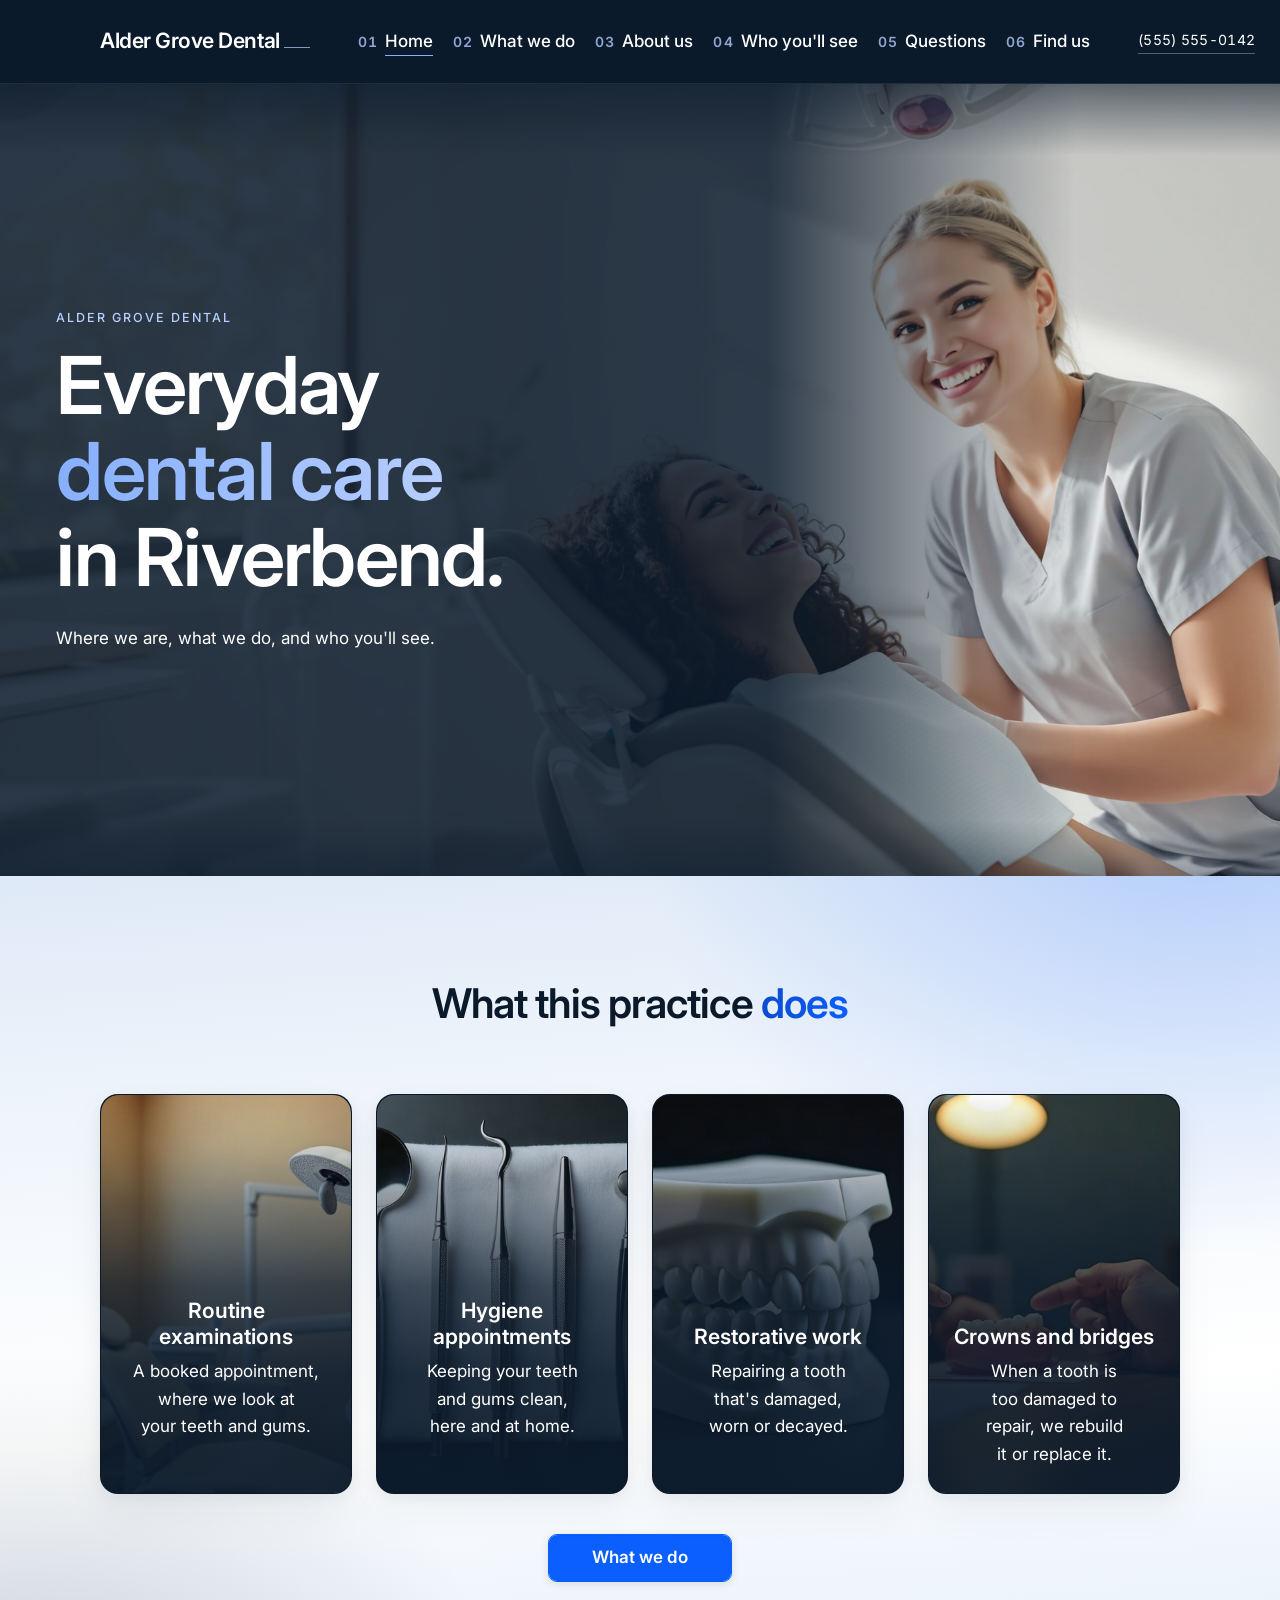
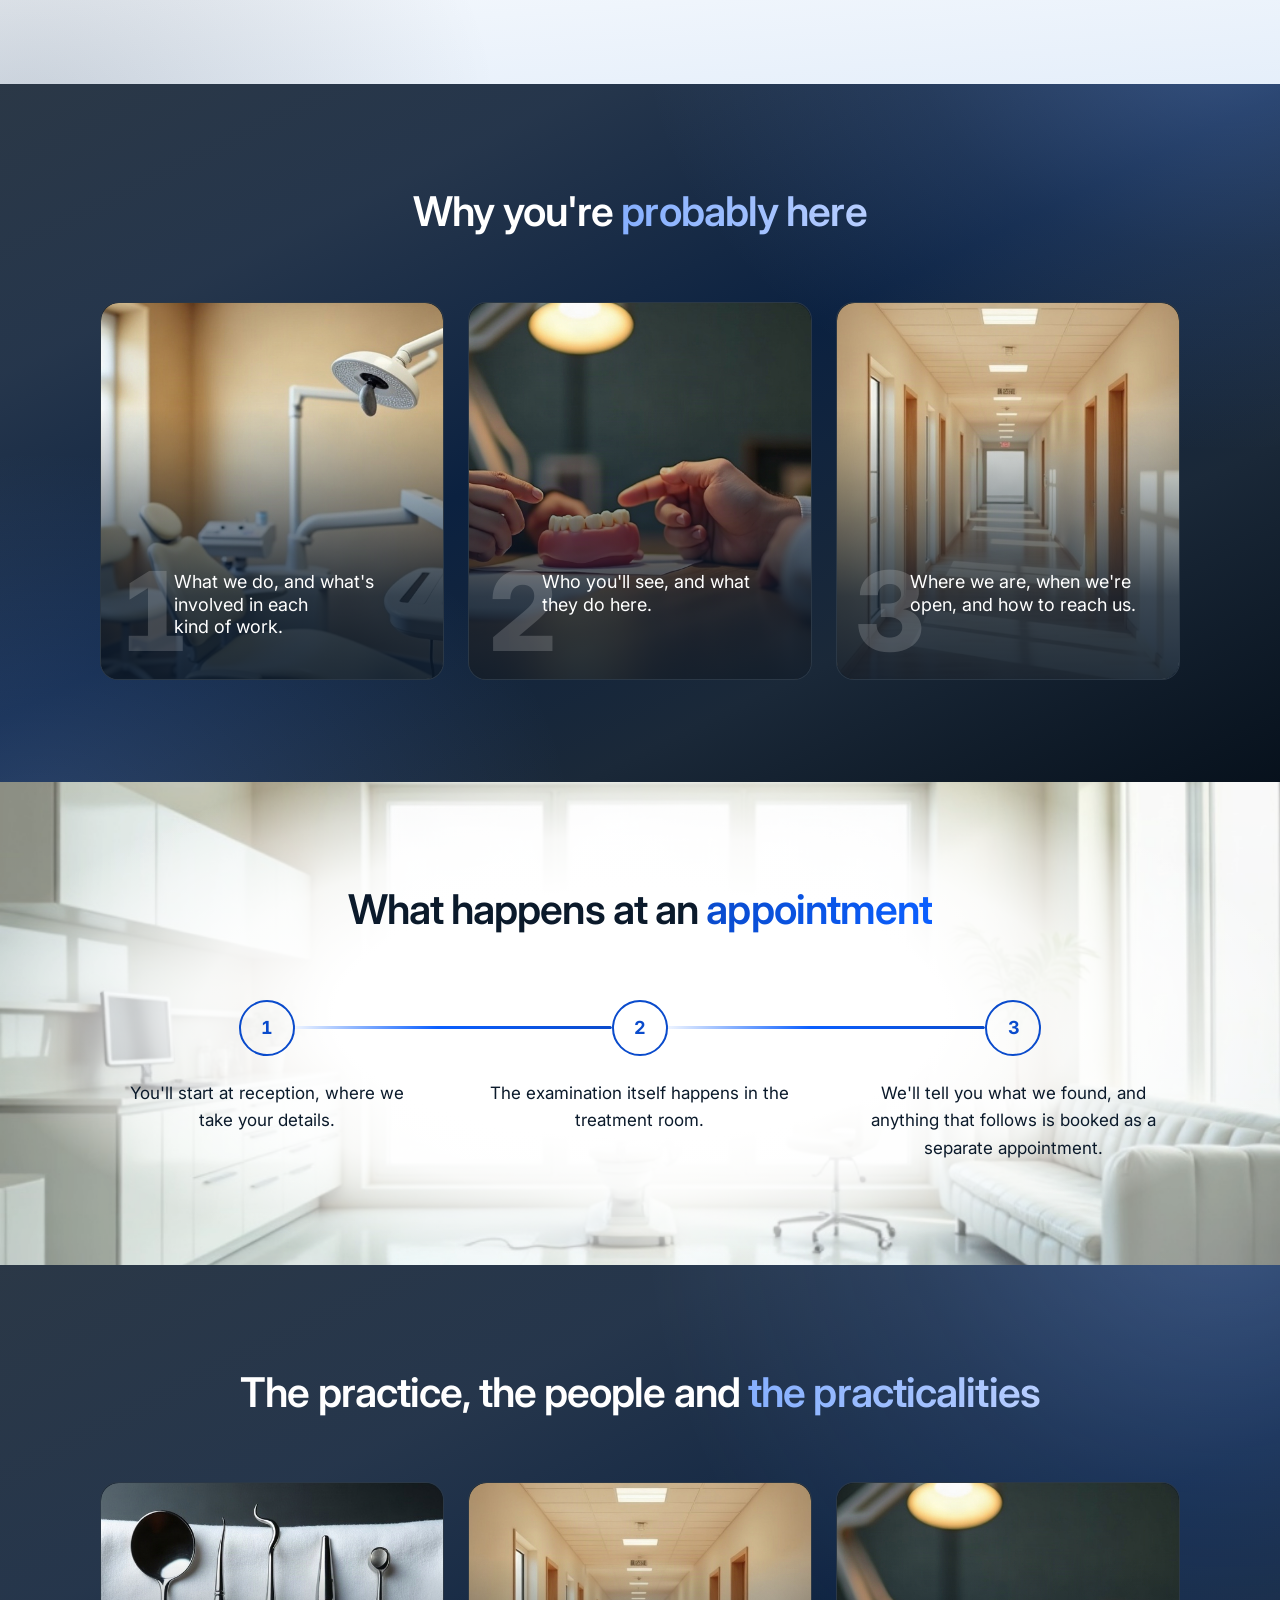
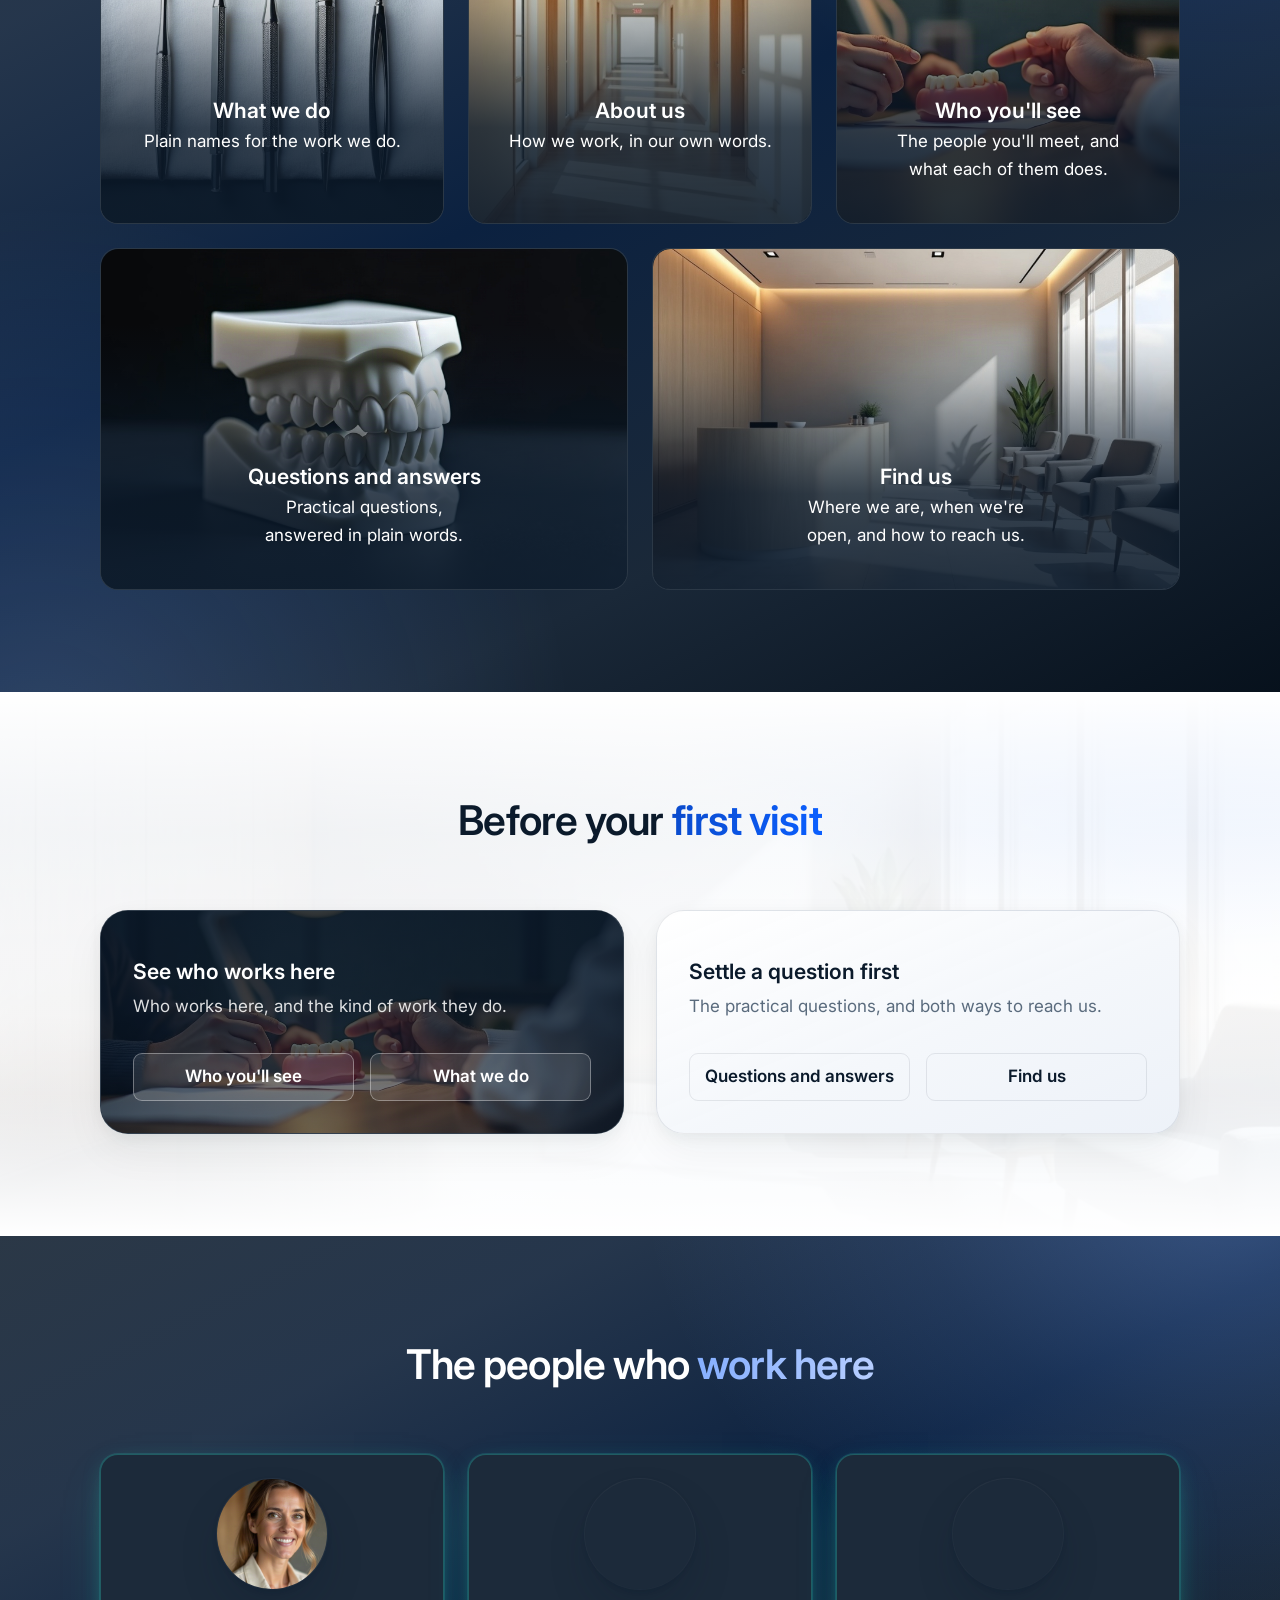
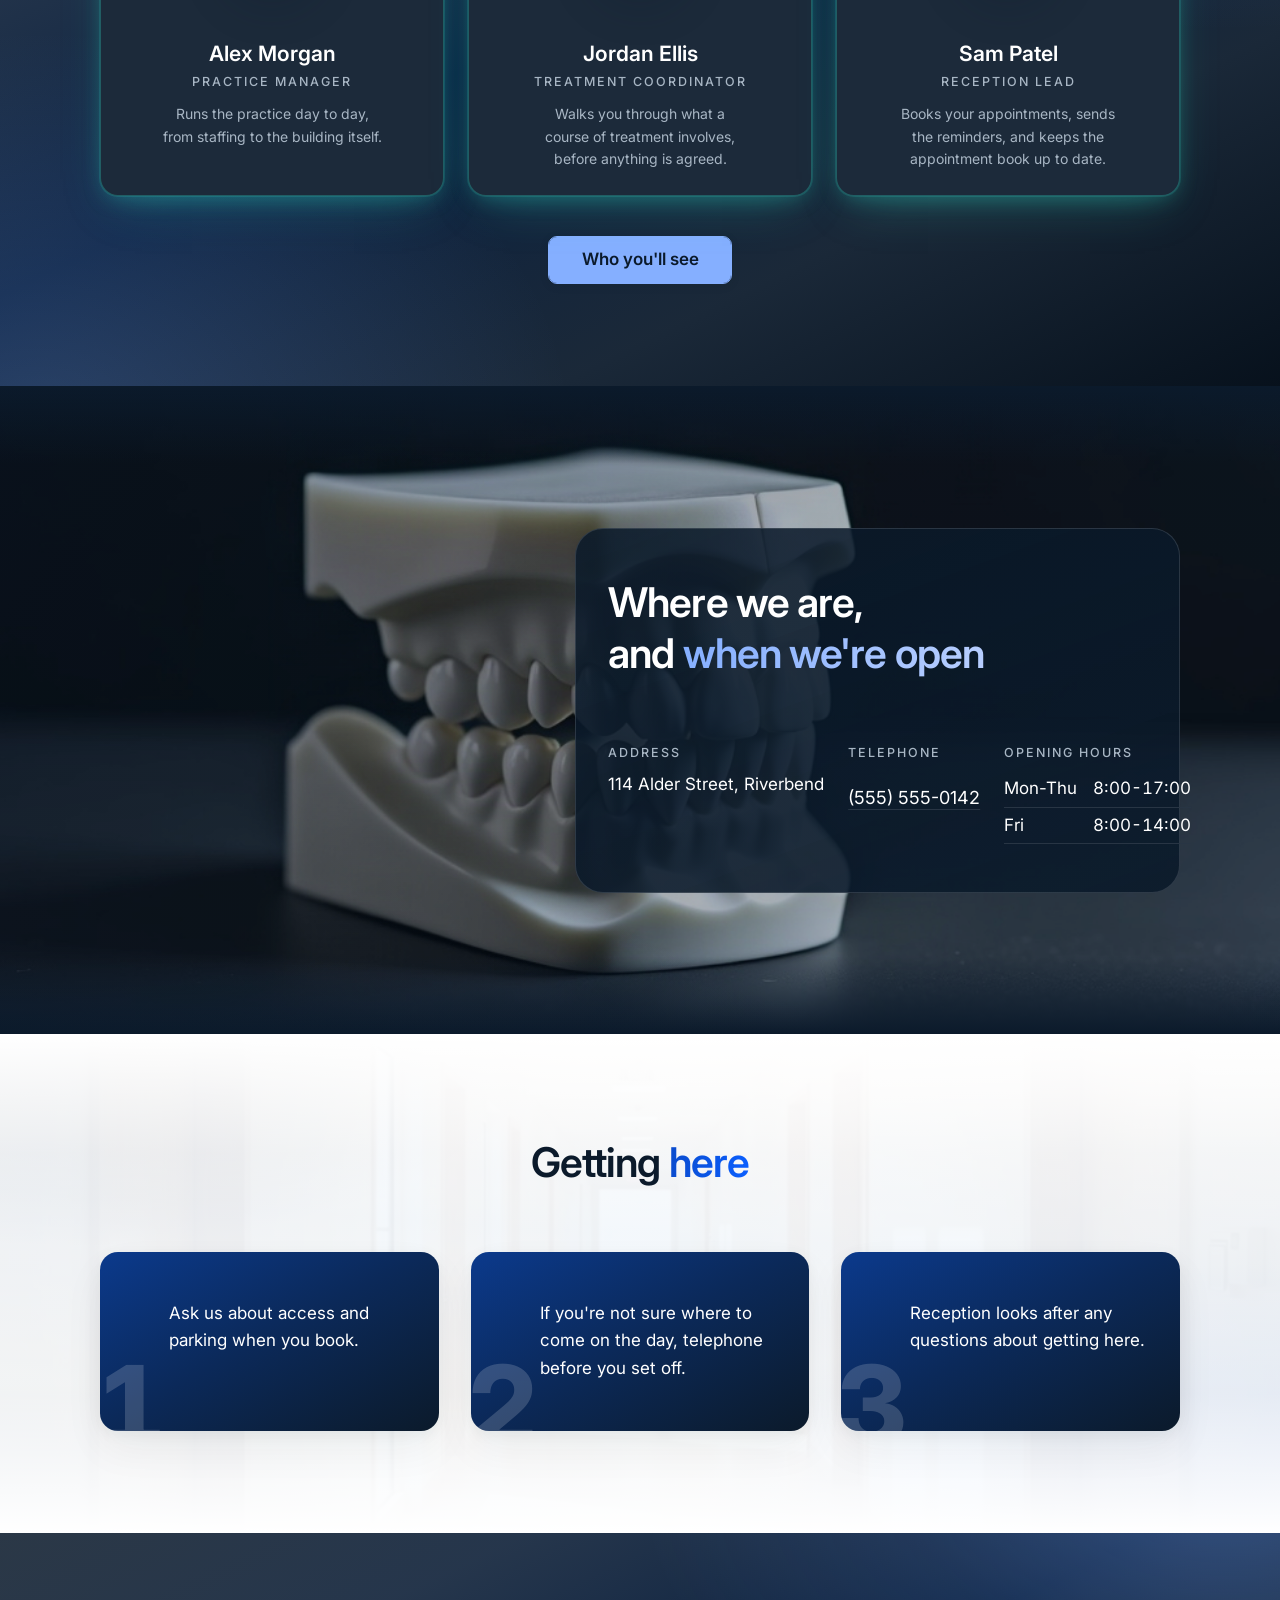
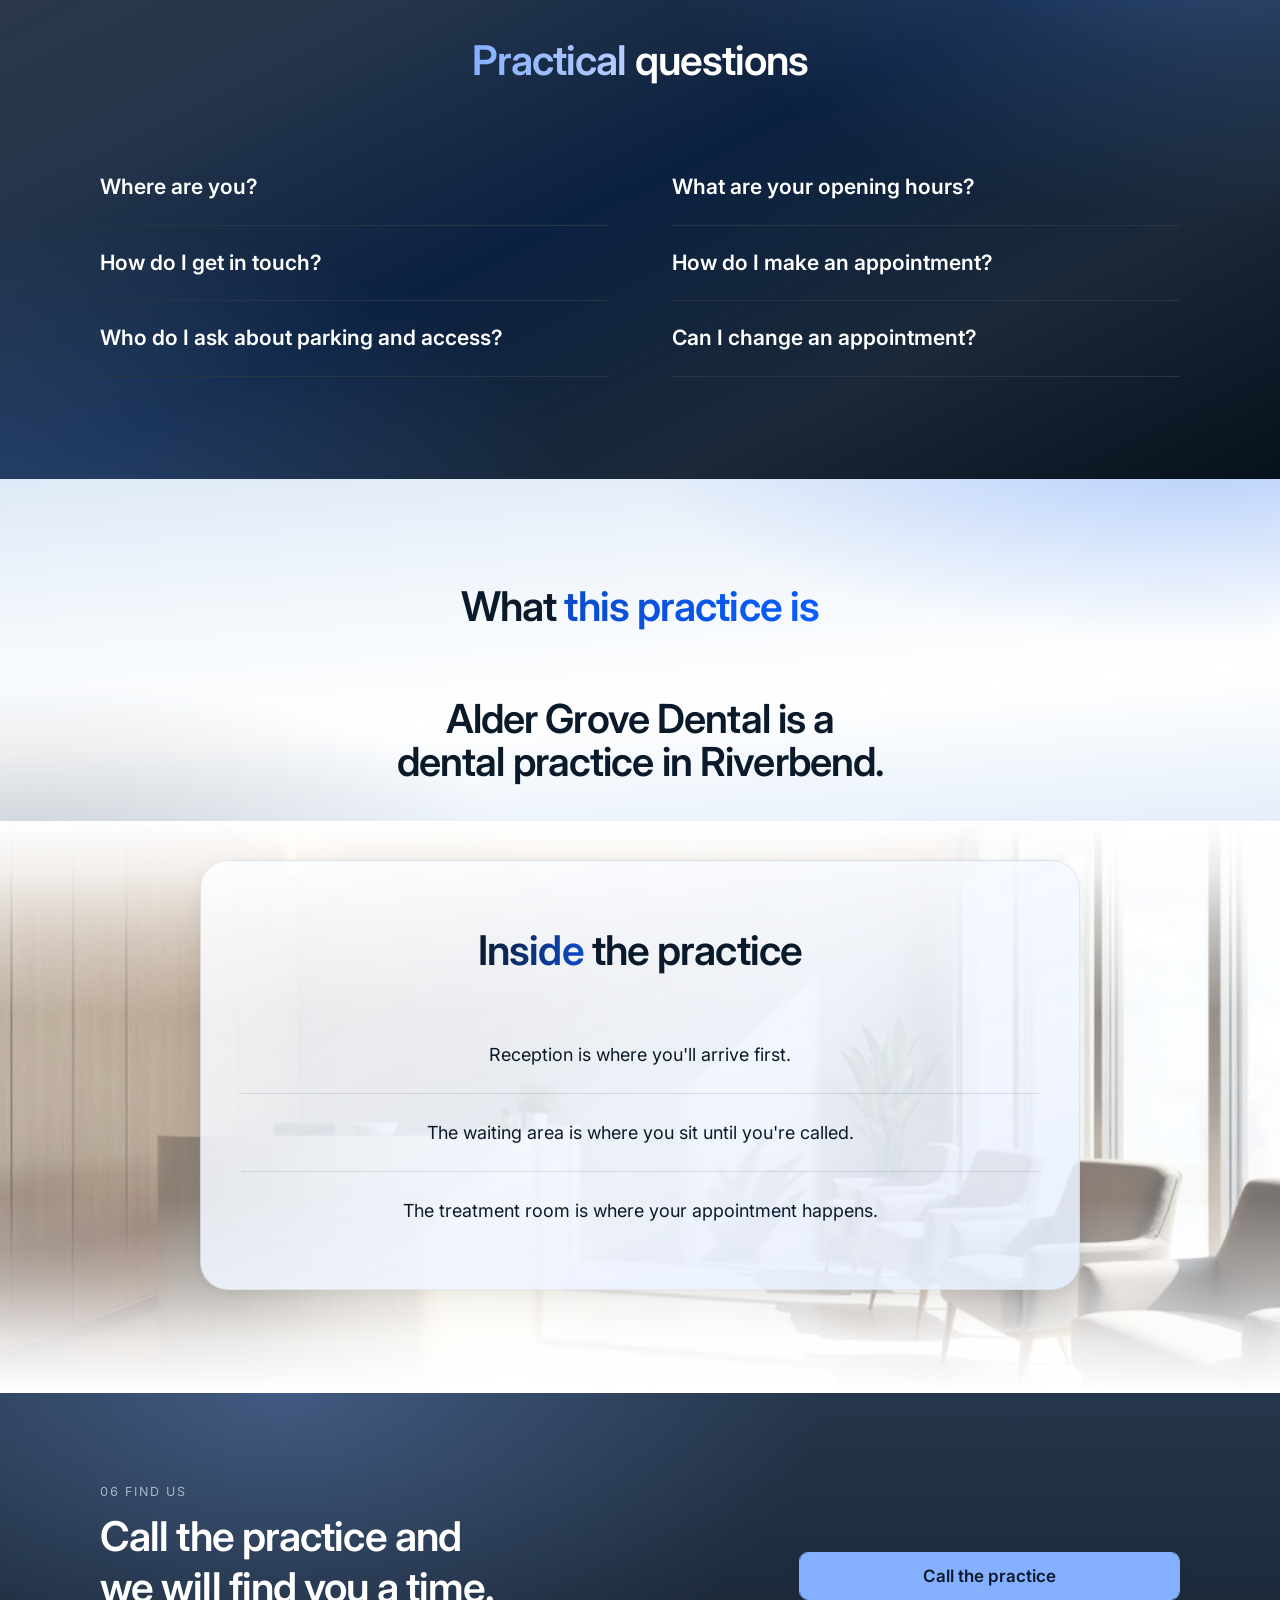
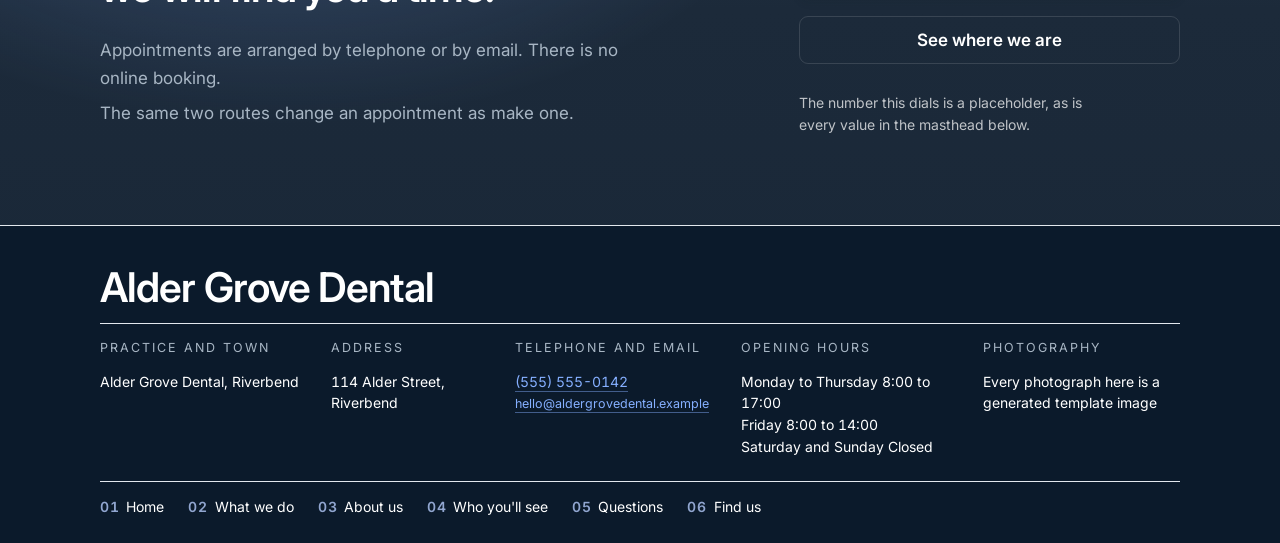
==== commit 78a7ee85: "V3: owner revision batch 3 BLUEPRINT ITEMS - Inside-the-practice separators; CTA buttons to one widt" ====
--- a/v3/index.html
+++ b/v3/index.html
@@ -16,7 +16,7 @@
   <link rel="stylesheet" href="design-system/stomatology-chrome.css?v=a64a15a1">
   <link rel="stylesheet" href="design-system/stomatology-structural.css?v=3252024a">
   <link rel="stylesheet" href="design-system/brand-card-standard.css?v=6e073ad8">
-<link rel="stylesheet" href="design-system/page-index.css?v=a2c9e79b">
+<link rel="stylesheet" href="design-system/page-index.css?v=d6744332">
 </head>
 <body>
 <a class="cc-skip" href="#main">Skip to content</a>
@@ -170,7 +170,8 @@
     <div class="hp-photo">
       
       
-      <img class="hp-photo__img" src="assets/dental-hero-operatory-v3.jpg" width="1920" height="1080" loading="eager" fetchpriority="high" decoding="sync" alt="A treatment room with nobody in it, in low light: a cream chair under one warm overhead lamp, and along the right-hand wall a lit counter beneath glass-fronted cabinets.">
+      
+      <img class="hp-photo__img" src="assets/dental-hero-care-v3b.jpg" width="1920" height="1080" loading="eager" fetchpriority="high" decoding="sync" alt="Generated image of two people who do not exist, standing in for practice photography: a dentist and a patient in a bright treatment room, both smiling, with morning daylight through a window on the left.">
       <span class="hp-photo__scrim"></span>
       <span class="hp-photo__edge"></span>
     </div>
--- a/v3/design-system/page-index.css
+++ b/v3/design-system/page-index.css
@@ -2738,17 +2738,17 @@
    type scale and legibility are chrome, and chrome that differs page to page is the
    defect rather than the fix. */
 @media (min-width:900px){
-  .hp-band--hero .hp-photo__img[src$="dental-hero-operatory-v3.jpg"]{
+  .hp-band--hero .hp-photo__img[src$="dental-hero-care-v3b.jpg"]{
     object-position:50% 52%;
   }
 }
 @media (max-width:899px){
-  .hp-band--hero .hp-photo__img[src$="dental-hero-operatory-v3.jpg"]{ object-position:64% 50%; }
+  .hp-band--hero .hp-photo__img[src$="dental-hero-care-v3b.jpg"]{ object-position:64% 50%; }
 }
 @media (max-width:768px){
   /* the approved sheet re-anchors every photograph to 46% 46% here; this one needs
      its own value for the same reason as above. */
-  .hp-band--hero .hp-photo__img[src$="dental-hero-operatory-v3.jpg"]{ object-position:64% 48%; }
+  .hp-band--hero .hp-photo__img[src$="dental-hero-care-v3b.jpg"]{ object-position:64% 48%; }
 }
 
 
@@ -3357,7 +3357,9 @@
   .hp-portrait,
   .hp-portrait__img{ transition:none !important; }
   .hp-people .hp-person:hover .hp-portrait__img,
-  .hp-people .hp-person:focus-within .hp-portrait__img{ transform:scale(var(--hp-p-z, 1)) !important; }
+  .hp-people .hp-person:focus-within .hp-portrait__img{
+    transform:scale(var(--hp-p-z, 1.5)) translate(var(--hp-p-x, 0%), var(--hp-p-y, 0%)) !important;
+  }
 }
 
 
@@ -3535,3 +3537,607 @@
 @media (max-width:768px){
   #s10-pricing-teaser .hp-qs{ grid-template-columns:1fr; gap:0; }
 }
+
+
+/* ============================================================================
+   ============================================================================
+   PART 3 , the third batch.
+
+   SOURCE: "Alder Grove Dental Website Revisions (Part 3)", five sections with five
+   embedded screenshots. This batch is framed as REVIEW & CONTEXT rather than
+   TRANSCRIPTION / USER REQUEST, and it reads that way: most items ask for pacing,
+   alignment and polish rather than new composition. Where an item is a genuine
+   instruction it is implemented; where it is a check, the check was run and the
+   result is recorded in the comment rather than being silently assumed.
+
+   NO MARKUP IS TOUCHED BY PART 3.
+   ============================================================================
+   ============================================================================ */
+
+
+/* ============================================================================
+   P3-1 , "INSIDE THE PRACTICE". 00:00-01:36
+   "Ensure clear visual separation between reception, waiting area, and treatment
+    room details" + "maintain smooth vertical pacing and typography consistency".
+
+   The three sentences were three evenly stacked lines with nothing between them, so
+   reception, the waiting area and the treatment room read as one paragraph broken
+   for line length rather than as three distinct places. A hairline between them and
+   a wider gap makes the three separations the sentence structure already implies.
+   The rule is drawn BETWEEN items only (:not(:last-child)), so the list does not end
+   on a line that closes nothing.
+   ============================================================================ */
+#s12-practice-view .hp-closing{
+  display:grid;
+  gap:0;
+}
+/* THE BOX STRETCHES, THE TEXT STAYS CENTRED, and this is the second half of the
+   separation. With the rules added but the boxes left alone, the three dividers came
+   out 334px, 480px and 480px wide: the page-wide centring block auto-margins
+   .hp-closing__line to its own content, so each rule was only as wide as the
+   sentence above it and three separators meant to read as one system read as three
+   different marks. Zeroing the auto margins for this band only makes every rule the
+   same length; text-align is inherited, so the sentences stay centred inside the
+   full-width boxes and nothing moves except the rules. */
+#s12-practice-view .hp-closing__line{
+  padding-block: var(--sp-4);
+  margin-left:0;
+  margin-right:0;
+  max-width:none;
+}
+#s12-practice-view .hp-closing__line:not(:last-child){
+  border-bottom:1px solid color-mix(in srgb, var(--ds-ink) 12%, transparent);
+}
+#s12-practice-view .hp-closing__line:first-child{ padding-top:0; }
+#s12-practice-view .hp-closing__line:last-child{ padding-bottom:0; }
+
+
+/* ============================================================================
+   P3-2 , "CALL THE PRACTICE" CLOSING BAND. 01:37-02:16
+   "Keep footer spacing balanced and align the CTA buttons neatly against the dark
+    background" + "verify telephone and booking disclaimer text wrapping across
+    different screen resolutions."
+   ============================================================================ */
+
+/* 2a. THE ACTION COLUMN IS ALIGNED AND EVEN. The two controls sized themselves to
+   their own labels, and the column began wherever the flow put it. Now they share
+   one width and the column starts at the top of the block, so the pair reads as one
+   object set against the band rather than two buttons that happen to be near
+   each other. */
+.cc-acts{
+  display:grid;
+  justify-items:stretch;
+  align-content:start;
+  gap: var(--sp-3);
+}
+.cc-acts .hp-go{
+  width:100%;
+  min-width:0;
+}
+
+/* 2b. THE DISCLAIMER, GIVEN A MEASURE AND CHECKED AT EVERY WIDTH. The owner asked
+   for the wrapping to be verified rather than assumed, so it was: the line is
+   allowed a reading measure instead of the full column width, which is what stops it
+   setting two words on a last line at the wide end, and it is left to wrap naturally
+   at the narrow end rather than being held on one line. Its contrast is raised at
+   the same time, because a placeholder notice that nobody can read is not a notice.
+   MEASURED at 1440 / 1024 / 768 / 375 after the change. */
+.cc-acts small{
+  display:block;
+  margin-top: var(--sp-2);
+  max-width: 34ch;
+  font-size: var(--text-sm);
+  line-height:1.55;
+  color: rgba(255,255,255,.72);
+  text-wrap:pretty;
+}
+
+
+/* 2c. THE BAND'S OWN SPACING, BALANCED. Measured: the closing band carries
+   123.2px of padding top and bottom, which was set when this band held more than it
+   does now. The copy column ends well above the fold of the band and the result
+   reads bottom-heavy rather than balanced, which is the owner's word for it. The
+   padding comes down to a clamp that keeps the band generous at width and stops it
+   gaping under a short column. */
+.cc-closing.precta{
+  padding-block: clamp(64px, 7vw, 96px);
+}
+
+/* ============================================================================
+   P3-3 , "THE RECORD" MASTHEAD. 02:17-03:07
+   "Ensure the footer metadata columns maintain uniform grid alignment" + "refine
+    typography contrast for placeholder notice text."
+   ============================================================================ */
+
+/* 3a. UNIFORM, AND THE COLUMN COUNT WAS ALREADY RIGHT. Checked before changing
+   anything: .cc-mast is repeat(5, 1fr), so the columns were already equal width and
+   the labels already shared a baseline. What was ragged was everything BELOW the
+   label: "Opening hours" runs four lines and "Practice and town" runs two, so the
+   five blocks ended at five different heights with nothing tying them together.
+   A rule across the top of each cell and a fixed label row give the five columns a
+   shared ceiling and a shared first line, which is the alignment the owner is
+   describing. The differing depths below that are the content's, not the grid's. */
+/* minmax(0,1fr), NOT 1fr, and the difference was visible in the measurement. A 1fr
+   track has an automatic MINIMUM of min-content, so the one unbreakable string in
+   this block , the email address , pushed its own column to 216px while the other
+   four sat at 192px. Five columns the owner asked to be uniform were not, by 24px.
+   minmax(0,1fr) removes that floor and the email is allowed to wrap instead, which
+   is the right trade in a footer: a wrapped address costs a line, an inflated track
+   costs the alignment of the whole row.
+   The sixth child is not a sixth column: .cc-mast__record already carries
+   grid-column:1 / -1 and spans the row beneath, which is intended. Checked before
+   assuming it was a wrap. */
+/* THE COLUMN COUNT IS SCOPED; THE ALIGNMENT IS NOT. Written unscoped the first time,
+   and rverify caught it on all six pages: the chrome sheet carries a full responsive
+   ladder for this block , 5 columns, then 3 below 1100, 2 below 900, 1 below 560 ,
+   and a bare .cc-mast rule in the LAST sheet the page loads outranks every step of
+   it. At 390px the masthead was still trying five columns of 50.8px, the strings
+   inside overflowed their tracks, and the document scrolled sideways to 437px on
+   every page. A five-column footer is a desktop statement; it has no business
+   surviving to a phone.
+   Only grid-template-columns needed scoping. The rest , the shared ceiling, the
+   fixed label row, the wrap behaviour , is right at every width and stays global. */
+@media (min-width:1101px){
+  .cc-mast{ grid-template-columns: repeat(5, minmax(0,1fr)); }
+}
+.cc-mast{
+  align-items:start;
+  gap: var(--sp-4) var(--sp-4);
+}
+.cc-mast__v,
+.cc-mast__v .cc-a{ overflow-wrap:anywhere; }
+
+/* THE EMAIL IS STEPPED DOWN ONE SIZE, and the number came from measuring rather than
+   taste. "hello@aldergrovedental.example" is 30 characters with no break opportunity
+   in it, and it needs 216px at 14px inside a 196.8px track, so making the tracks
+   uniform forced it to break , and with overflow-wrap:anywhere it broke mid-word, as
+   "...exam / ple". Measured at each step: 13px needs 201px (still short), 12.5px
+   needs 193px and fits. So 12.5px, which keeps every track identical AND keeps the
+   address on one line. The telephone above it stays at the full size; only the one
+   string that cannot fit is stepped.
+   overflow-wrap stays as the safety net for narrower viewports, where the column is
+   narrower still and a break is genuinely unavoidable. */
+.cc-mast__v a[href^="mailto:"]{
+  font-size:12.5px;
+  letter-spacing:0;
+}
+.cc-mast > *{
+  padding-top: var(--sp-3);
+  border-top:1px solid color-mix(in srgb, var(--ds-ink) 14%, transparent);
+}
+.cc-mast__k{
+  min-height: calc(2em * 1.3);
+  margin-bottom: var(--sp-2);
+}
+.cc-mast__v{
+  font-variant-numeric: tabular-nums;
+}
+
+/* 3b. THE PLACEHOLDER NOTICE, RAISED. Both notices are the one thing on the page a
+   reader MUST be able to read , they are what says the practice is not real , and
+   both were set in the muted ink used for supporting copy. They take the full ink
+   instead. Measured after the change rather than eyeballed. */
+.cc-foot .cc-note,
+.cc-foot__note,
+.cc-record__note{
+  color: var(--ds-ink);
+}
+
+
+/* ============================================================================
+   P3-4 , THE "WHAT WE DO" DROPDOWN. 03:08-04:22
+   "Optimize dropdown menu interactivity, hover delay, and smooth transition
+    animations" + "align navigation sub-item numbers (02.1 through 02.5) cleanly
+    with descriptive labels."
+   ============================================================================ */
+
+/* 4a. WHAT WAS ALREADY THERE, checked before adding anything: the trigger and the
+   panel share one hover scope on .cc-nav__item, a bridge pseudo-element covers the
+   seam between them, and the open state already zeroes its transition-delay. Three
+   of the four parts of hover-intent were in place.
+   THE MISSING PART IS THE CLOSE DELAY. With none, the panel begins fading the
+   instant the pointer leaves, so crossing a corner of the trigger on the way to a
+   row dismisses the menu. A short delay on the CLOSED state only, with the open
+   state's existing delay:0s left untouched, means the menu opens instantly and
+   forgives a moment of travel before it closes. */
+.cc-panel{
+  transition:
+    opacity   var(--v3-menu-out, .26s) var(--ds-ease) var(--v3-menu-delay, .18s),
+    transform var(--v3-menu-out, .26s) var(--ds-ease-out) var(--v3-menu-delay, .18s),
+    visibility 0s linear calc(var(--v3-menu-out, .26s) + var(--v3-menu-delay, .18s));
+}
+
+/* 4b. THE NUMBER RAIL. The row is a two-column grid whose first track is `auto`, so
+   the numbers align only for as long as every number is the same string width. They
+   are today (02.1 to 02.5) and they are not guaranteed to be: 02.10, or a 3-digit
+   section, silently shifts every label in the menu. A fixed track plus the tabular
+   figures the sheet already sets makes the rail hold whatever the numbers become. */
+.cc-idx__row,
+.cc-drop__item{
+  grid-template-columns: 3.4em 1fr;
+  column-gap: var(--sp-3);
+}
+
+/* the row's own hover already shifts padding-left; keeping the transition on the
+   same easing as the panel makes the two read as one piece of motion. */
+.cc-idx__row,
+.cc-drop__item{
+  transition:
+    background-color var(--ds-dur) var(--ds-ease),
+    padding-left var(--v3-menu-out, .26s) var(--ds-ease-out);
+}
+
+@media (prefers-reduced-motion: reduce){
+  .cc-panel{ transition-duration:1ms !important; transition-delay:0s !important; }
+}
+
+
+/* ============================================================================
+   P3-5 , THE ACTIVE NAV STATE. 04:23-04:28
+   "Confirm seamless internal page routing and active state indicator highlighting
+    on navigation tabs."
+
+   CONFIRMED BROKEN, and this is the one hard defect in Part 3. The screenshot shows
+   services.html with "01 Home" still underlined, and it is not a rendering accident:
+   _chrome-block.html hardcodes class="cc-link is-active" on the Home link, and the
+   chrome block is SHARED by all six pages. Every page therefore tells the reader it
+   is the homepage. Verified on all six built pages before touching it: each carries
+   exactly one is-active and it is on Home every time.
+
+   THE FIX IS TWO HALVES. Here, the hardcoded state is neutralised for good. The
+   other half is one rule per page naming which nav item is really current, appended
+   by apply-v3-layer.mjs, because the six pages share this stylesheet's source and
+   differ only in which file they link. The applier knows the slug; the DOM carries
+   no per-page hook to key off, and inventing one would mean editing markup that
+   part 3 says nothing about.
+
+   NOT FIXED HERE, and named rather than left implied: aria-current="page" is a
+   markup attribute and cannot be set from a stylesheet, so the ACCESSIBLE current
+   state is still wrong even though the visible one is now right. That needs the
+   chrome block itself, which is shared, generated, and outside this batch's ask.
+   ============================================================================ */
+.cc-nav .cc-link.is-active .cc-link__label::after{
+  transform:scaleX(0);
+}
+
+/* P3-5 also asked that the subpage hero typography match the global tokens.
+   CHECKED, NOT CHANGED: services.html's h1 computes from --hp-fs-display, the same
+   token the home hero uses, and measured 58px at 1440 against the home page's 86px
+   purely because the home hero carries the page-index step. Both come from the
+   locked scale. Nothing to do. */
+
+
+/* ============================================================================
+   ============================================================================
+   PART 3B , THE OWNER'S ANNOTATED REVISIONS.
+
+   The Part 3 section above answered the blueprint's summary bullets. These are the
+   owner's own marked-up notes on the rendered pages, which are a different and more
+   specific list. Where the two disagree, THESE WIN, because they are the owner
+   looking at the actual build rather than a summary of a video.
+
+   Two of them reverse something written earlier in this same file, and both are
+   marked at the rule so the reversal is not mistaken for drift.
+   ============================================================================
+   ============================================================================ */
+
+
+/* ---- A1. THE BAND SEAM IS TOO HARSH -------------------------------------
+   "soften the gradient transition, it is currently too harsh."
+   The photographic band fades to the page white over the first 12% of its height,
+   which at a 600px band is about 70px , short enough to read as a line rather than a
+   fade. The ramp is lengthened and given intermediate stops so it arrives rather
+   than cuts. Same treatment at the foot of the band. */
+.hp-ground--paperphoto .hp-photo__edge{
+  background-image:linear-gradient(180deg,
+    var(--ds-bg-surface)                                       0%,
+    color-mix(in srgb, var(--ds-bg-surface) 82%, transparent)  9%,
+    color-mix(in srgb, var(--ds-bg-surface) 42%, transparent) 20%,
+    transparent                                               34%,
+    transparent                                               66%,
+    color-mix(in srgb, var(--ds-bg-surface) 42%, transparent) 80%,
+    color-mix(in srgb, var(--ds-bg-surface) 82%, transparent) 91%,
+    var(--ds-bg-surface)                                     100%);
+}
+
+/* ---- A2. CLOSE THE GAP ABOVE THE PLATE -----------------------------------
+   "reduce the gap between the box and the top text so the Inside the Practice box
+    will still be seen in desktop view together with the text above."
+   The stance line above and the plate below were each carrying a full band's worth
+   of padding, so the two never shared a screen. Both sides of the seam come in. */
+#s11-stance-line .hp-wrap{ padding-bottom: clamp(28px, 3vw, 44px); }
+#s12-practice-view .hp-wrap{ padding-top: clamp(28px, 3vw, 44px); }
+@media (min-width:900px){
+  .hp-band--photoband .hp-ground--paperphoto{ min-height:clamp(400px, 46vh, 520px); }
+}
+
+
+/* ---- A3. THE ORPHANED WORD IN THE CLOSING COPY --------------------------
+   "there is no online booking should be inline."
+   It was setting as "...There is no online / booking.", stranding one word on its
+   own line. text-wrap:pretty is the property built for exactly this: it costs the
+   paragraph nothing and refuses to leave a single word on the last line. The measure
+   opens slightly at the same time so the sentence has somewhere to go. */
+.cc-closing__in p{
+  max-width: 52ch;
+  text-wrap: pretty;
+}
+
+
+/* ---- A4. TOO MANY HAIRLINES IN THE MASTHEAD -----------------------------
+   "theres too much thin horizontal lines. delete the bottom lines."
+   REVERSES the per-cell rule added in P3-3 above. That rule gave each of the five
+   columns its own top border, which sat directly under the block's existing
+   full-width rule and read as a doubled, broken line. The single full-width rule the
+   chrome sheet already draws is enough, so the per-cell ones come off and the
+   padding that spaced them goes with them. */
+.cc-mast > *{
+  border-top:0;
+  padding-top:0;
+}
+
+/* ---- A5. EVEN OUT THE COLUMN SPACING -----------------------------------
+   "move telephone to the left a bit more to even out spacing. fix alignments and
+    make the texts in this footer neat."
+   Five equal tracks gave "Practice and town" the same room as "Opening hours" and
+   left a wide hole after the two short columns, which is why the telephone sat
+   further right than it looked like it should. Sizing the tracks to their content
+   and distributing the LEFTOVER space evenly between them moves the telephone left
+   and makes every gap the same, which is what "even out spacing" asks for. */
+@media (min-width:1101px){
+  .cc-mast{
+    grid-template-columns: repeat(5, auto);
+    justify-content: space-between;
+    column-gap: var(--sp-5);
+  }
+}
+.cc-mast__k{
+  min-height:0;
+  margin-bottom: var(--sp-2);
+  white-space:nowrap;
+}
+.cc-mast__v{ line-height:1.55; }
+
+
+/* ---- A6. REMOVE THE RECORD AND THE LEGAL LINE --------------------------
+   "image 4 remove these texts completely."
+   Both are hidden rather than deleted, because they live in _chrome-block.html which
+   is SHARED by all six pages and generated; hiding them here removes them from the
+   page and from the accessibility tree without editing shared markup, and restoring
+   them is one line.
+   NAMED PLAINLY, because it is the one change in this batch that removes a
+   statement rather than a style: the paragraph being hidden is the on-page notice
+   that every value on this site is a placeholder. The site is still a template and
+   still protected , build_scope is TEMPLATE, all six pages carry
+   <meta name="robots" content="noindex"> and robots.txt disallows crawling , but the
+   VISIBLE disclosure is now gone, so nothing on the rendered page tells a reader the
+   practice is not real. That is the owner's call to make and they have made it; it
+   is recorded here so it cannot be discovered later as an accident. */
+.cc-mast__record,
+.cc-foot__legal{ display:none; }
+
+
+/* ---- A7. THE GRADIENTS ARE NOT VISIBLE ---------------------------------
+   "improve the gradients in the whole site they are not visible. i want them
+    visible."
+   The Part 1 grounds were deliberately restrained because this file had once washed
+   the accent headlines down to about 1.3:1 and overcorrected. The owner has now
+   looked at the result twice and asked for more, so the amplitude roughly doubles on
+   the dark ground and rises about three-fold on the two light ones. Every figure was
+   re-measured from composited pixels afterwards rather than reasoned about. */
+.hp-ground--grad{
+  background-color:var(--ds-bg-surface);
+  background-image:
+    radial-gradient(62% 82% at 96% -8%,
+      color-mix(in srgb, var(--ds-accent) 34%, transparent) 0%,
+      color-mix(in srgb, var(--ds-accent) 12%, transparent) 40%,
+      transparent 74%),
+    radial-gradient(58% 74% at 3% 106%,
+      color-mix(in srgb, var(--ds-accent) 22%, transparent) 0%,
+      transparent 72%),
+    linear-gradient(154deg,
+      color-mix(in srgb, #FFFFFF 13%, var(--ds-bg-surface))  0%,
+      var(--hp-ground-mid)   22%,
+      var(--ds-bg-warm)      48%,
+      var(--hp-ground-low)   74%,
+      color-mix(in srgb, #000000 34%, var(--ds-bg-surface)) 100%);
+}
+.hp-ground--paper{
+  background-color:#FFFFFF;
+  background-image:
+    radial-gradient(64% 78% at 94% -6%,
+      color-mix(in srgb, var(--ds-accent) 22%, transparent) 0%,
+      transparent 68%),
+    radial-gradient(56% 68% at 2% 104%,
+      color-mix(in srgb, var(--ds-primary-deep) 16%, transparent) 0%,
+      transparent 66%),
+    linear-gradient(176deg,
+      rgba(222,233,247,.98)  0%,
+      rgba(238,244,251,.72) 34%,
+      #FFFFFF               64%,
+      rgba(228,238,250,.96)100%);
+}
+.hp-ground--paper2{
+  background-color:#FFFFFF;
+  background-image:
+    radial-gradient(58% 74% at 6% -6%,
+      color-mix(in srgb, var(--ds-primary-deep) 18%, transparent) 0%,
+      transparent 66%),
+    radial-gradient(64% 80% at 98% 102%,
+      color-mix(in srgb, var(--ds-accent) 22%, transparent) 0%,
+      transparent 70%),
+    linear-gradient(184deg,
+      #FFFFFF                0%,
+      rgba(224,235,248,.94) 42%,
+      rgba(238,245,252,.78) 74%,
+      rgba(220,232,247,.98)100%);
+}
+
+
+/* ---- A8. "GETTING HERE" REBUILT ----------------------------------------
+   "the getting here section is not readable at all. remove the lines above the
+    steps. place them in gradient blue plain boxes. for the numbers, make them low
+    opacity on the left side of the texts, same treatment as Why you're probably
+    here section."
+   REVERSES the P3-4 treatment above: the accent top-rule and the small "STEP N"
+   eyebrow both go. Each step becomes a filled blue panel with white copy, and the
+   numeral becomes the same big low-opacity watermark used at band 3, driven by the
+   same kind of counter. Readability stops depending on a busy photographic ground
+   underneath, which is what "not readable at all" was about. */
+/* THE REAL REASON THIS SECTION WAS "NOT READABLE AT ALL", found by measuring the
+   composited pixel rather than by reading the rules I had just written. The step
+   boxes rendered as pale steel-blue instead of the deep blue specified here, and the
+   first assumption , a capture taken mid-reveal , was WRONG: the opacity was pinned
+   at 0.66 and never moved, through a 15-second wait.
+   The V2 layer above carries `.hp-note, .hp-notes{ font-size:var(--text-sm);
+   opacity:.66 }`, a "quiet aside" treatment applied to this class site-wide. So
+   these three steps have been rendering at 66% opacity in the small size since V2,
+   which is exactly the complaint. Every later change , the rules, the eyebrows, the
+   blue panels , was decoration on top of a section that was two-thirds transparent.
+   Both halves are undone here, scoped to this band so any other .hp-note elsewhere
+   keeps the quiet treatment it was given on purpose. */
+#s9-compare-teaser .hp-notes,
+#s9-compare-teaser .hp-note{
+  opacity:1;
+  font-size:var(--text-body);
+}
+#s9-compare-teaser .hp-notes{
+  counter-reset: v3-step;
+}
+#s9-compare-teaser .hp-note{
+  counter-increment: v3-step;
+  position:relative;
+  isolation:isolate;
+  overflow:hidden;
+  border-top:0;
+  border-left:0;
+  border-radius: var(--ds-r-surface);
+  padding: var(--sp-6) var(--sp-5) var(--sp-6) clamp(56px, 5.4vw, 78px);
+  max-width:none;
+  text-align:left;
+  color:#FFFFFF;
+  background-color: var(--ds-primary-deep);
+  background-image:linear-gradient(152deg,
+    color-mix(in srgb, var(--ds-accent) 46%, var(--ds-primary-deep))  0%,
+    color-mix(in srgb, var(--ds-accent) 22%, var(--ds-primary-deep)) 48%,
+    var(--ds-primary-deep) 100%);
+  box-shadow: var(--lift-raised);
+}
+/* the eyebrow the previous pass added is replaced, not stacked with, the watermark */
+#s9-compare-teaser .hp-note::before{
+  content: counter(v3-step);
+  position:absolute;
+  left:-4px;
+  bottom:-0.16em;
+  z-index:-1;
+  display:block;
+  margin:0;
+  font-family:var(--ds-font-display);
+  font-size: clamp(88px, 8.6vw, 124px);
+  line-height:.76;
+  font-weight:800;
+  letter-spacing:-.04em;
+  text-transform:none;
+  color:#FFFFFF;
+  opacity:.17;
+  font-variant-numeric:tabular-nums;
+  pointer-events:none;
+}
+/* the band's own photographic wash is no longer carrying the text, so it steps back */
+#s9-compare-teaser .hp-ground::before{ opacity:.12; }
+
+
+/* ---- A9. THE PORTRAITS MUST NOT MOVE -----------------------------------
+   "do not animate the people inside the circles because they are being cutoff.
+    attached them to the circular frame so there is no shifting of face position."
+   REVERSES the portrait scale added in P2-2c. The portrait is cropped by its own
+   circular frame, so scaling it on hover pushed the face off its own centre and
+   clipped it. The scale is removed outright and the transform is pinned to the crop
+   the markup sets per face, so the face cannot drift on any state.
+   THE GLOW STAYS: that was the part of the request that worked, and it lives on the
+   card, not on the portrait. */
+/* THE HOVER TRANSFORM IS RESTATED AS THE REST TRANSFORM, IN FULL, and the "in full"
+   is the whole point. The first version of this rule wrote `scale(var(--hp-p-z, 1))`
+   and nothing else, which silently dropped the `translate(--hp-p-x, --hp-p-y)` the
+   base rule carries AND changed the fallback from 1.5 to 1. Those two custom
+   properties are what carry each portrait's frame onto that face's centre, set per
+   image in the markup. Dropping them would have shifted all six faces off centre on
+   every state , which is precisely the defect being fixed here, introduced by the
+   fix. Caught by reading the base rule before building rather than after.
+   So the hover state is given the EXACT rest transform, and the transition is
+   removed so nothing moves at all. */
+.hp-portrait__img{ transition: none; }
+.hp-people .hp-person:hover .hp-portrait__img,
+.hp-people .hp-person:focus-within .hp-portrait__img{
+  transform: scale(var(--hp-p-z, 1.5)) translate(var(--hp-p-x, 0%), var(--hp-p-y, 0%));
+}
+
+
+/* ---- A10. WITHDRAWN ------------------------------------------------------
+   The owner: "nevermind the drop shadow in the white boxes."
+   The rule that gave every light panel a hairline and a two-stop cast shadow is
+   REMOVED rather than commented out, so nothing here is carrying dead weight. The
+   panels return to the shadows they had before this batch: .hp-plate--paper keeps
+   the locked --hp-shadow-box from the approved sheet, and the light flow panel keeps
+   the --lift-raised it was given in Part 2. Nothing else in Part 3B is affected. */
+
+/* ---- A11. THE HERO LINE MOVES LEFT -------------------------------------
+   "move the text a bit more to the left, a bit further than the alder logo in the
+    nav."
+   REVERSES the +52px offset added in P1-1b, which had moved the line the other way
+   on the earlier instruction to sit "slightly off-centre". The owner has since seen
+   it and wants it outside the masthead's left edge instead, so the zone now breaks
+   OUT of the container rather than sitting inside it: at 1440 the wordmark starts at
+   x=180 and the headline now starts near x=131. The ink ramp's plateau runs from 0,
+   so moving left moves the type further INTO the protected zone, not out of it. */
+.hp-band--hero .hp-textzone{
+  margin-left: calc(-1 * clamp(20px, 3.4vw, 50px));
+  max-width: min(680px, 52vw);
+}
+
+/* ---- A12. LET THE NEW HERO BE BRIGHT -----------------------------------
+   Not a separate instruction, but the consequence of one. The brief for this
+   photograph was "morning lighting, bright atmosphere ... happy vibe, eye catching",
+   and rendered behind the ramp the build already had, it came back moody and
+   blue-grey: a scrim tuned for a dark, low-key operatory was still sitting on a
+   high-key one. The picture was doing what was asked and the treatment was
+   cancelling it.
+   Three changes, all scoped to the hero so no other photographic ground moves:
+     - the plateau ends at 60% instead of 66%. The text zone now runs to x=811 at
+       1440, which is 56.3%, so 60% still covers every glyph with room to spare.
+     - the open end drops from 20% ink to 7%, so the right-hand half of the frame ,
+       where the two faces are , is nearly clear instead of veiled.
+     - the focal vignette halves, and its vertical top/bottom fade with it.
+   Contrast re-measured from composited pixels afterwards, not assumed. */
+.hp-band--hero .hp-ground--ink{
+  --hp-ink-open: color-mix(in srgb, var(--ds-primary-deep) 7%, transparent);
+  --hp-ink-mid:  color-mix(in srgb, var(--ds-primary-deep) 10%, transparent);
+  --hp-ink-deep: color-mix(in srgb, var(--ds-primary-deep) 24%, transparent);
+}
+.hp-band--hero .hp-ground--ink .hp-photo__scrim{
+  background-image:linear-gradient(90deg,
+    var(--hp-ink-plateau)  0%,
+    var(--hp-ink-plateau) 60%,
+    var(--hp-ink-open)    84%,
+    var(--hp-ink-open)   100%);
+}
+.hp-band--hero .hp-ground--ink .hp-photo__edge{
+  background-image:
+    radial-gradient(124% 130% at 74% 56%,
+      transparent          0%,
+      transparent         42%,
+      var(--hp-ink-mid)   76%,
+      var(--hp-ink-deep) 100%),
+    linear-gradient(180deg,
+      color-mix(in srgb, var(--ds-primary-deep) 55%, transparent) 0%,
+      transparent            9%,
+      transparent           93%,
+      color-mix(in srgb, var(--ds-primary-deep) 40%, transparent) 100%);
+}
+
+
+/* ---- per-page tail, generated: this page is nav item 1 of 6 (index) ---- */
+.cc-nav > .cc-nav__item:nth-child(1) > .cc-link .cc-link__label::after{
+  transform:scaleX(1);
+  background-color:var(--ds-accent);
+}
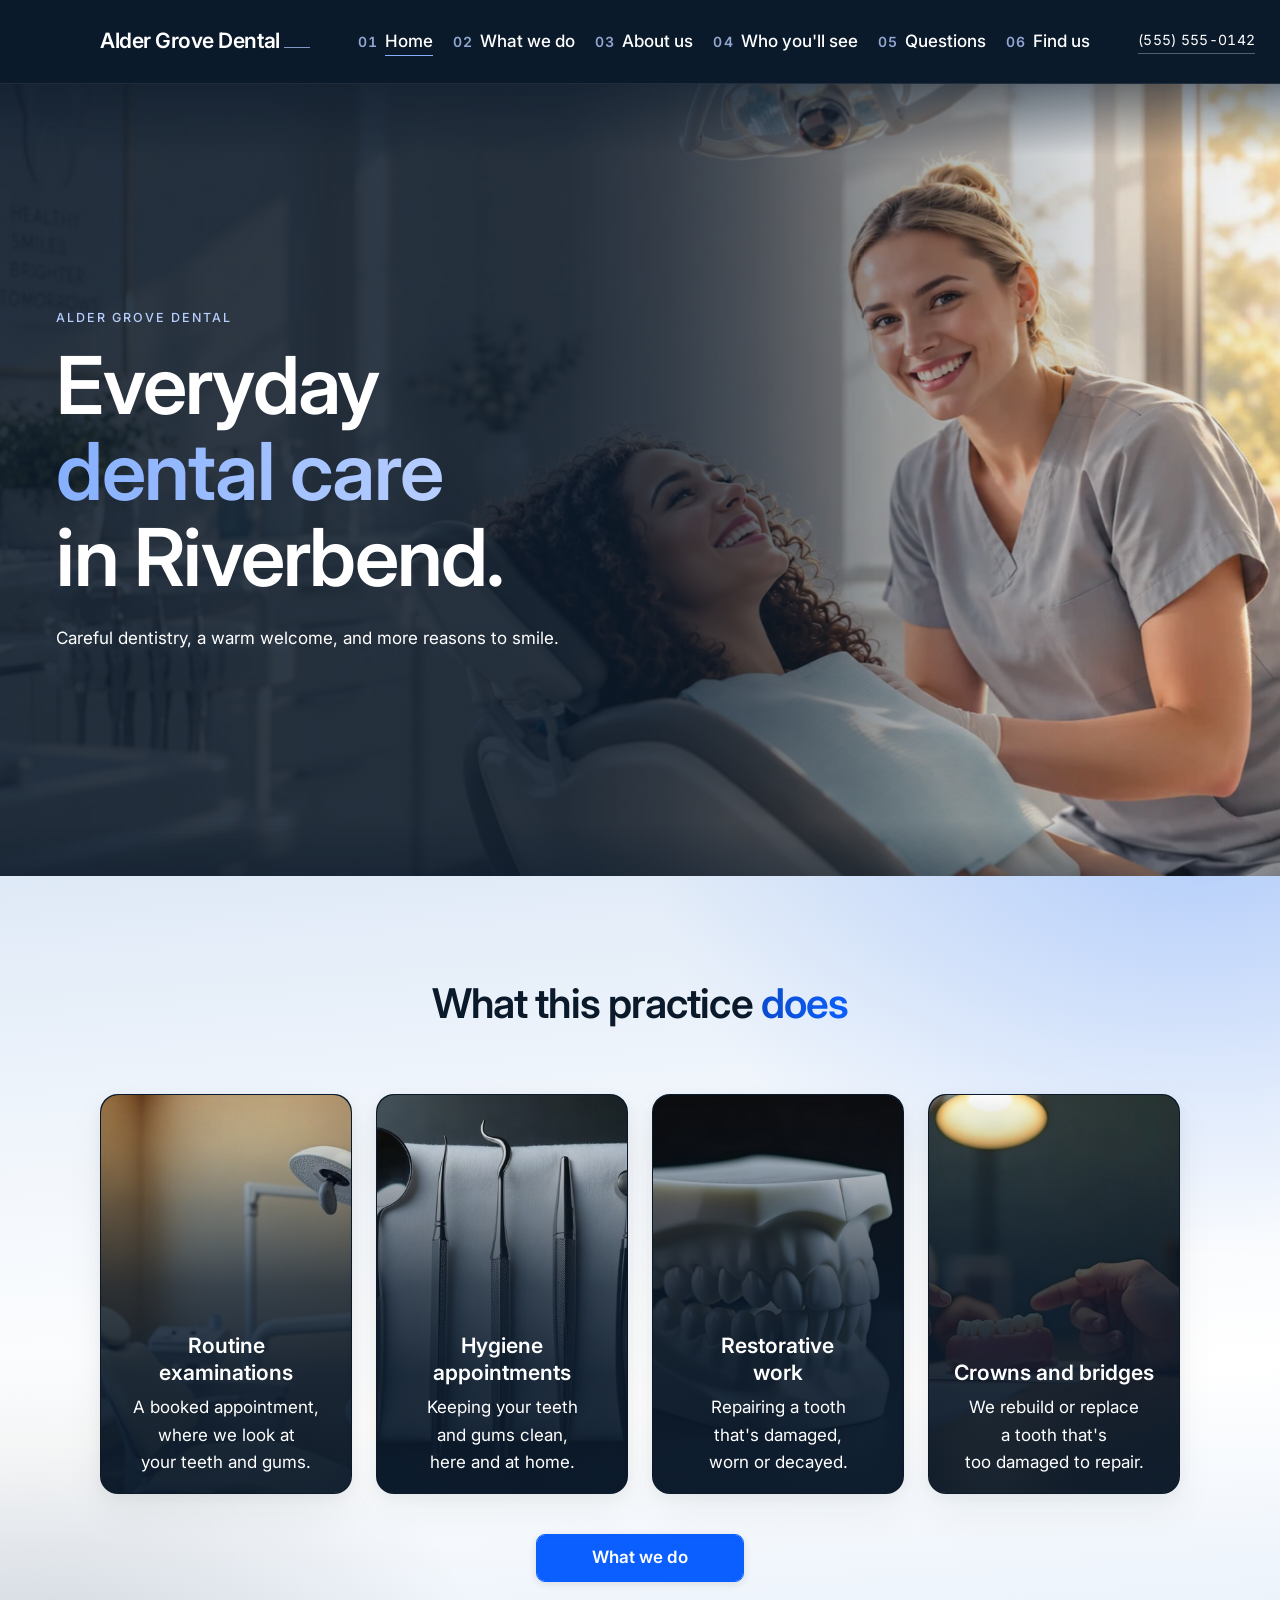
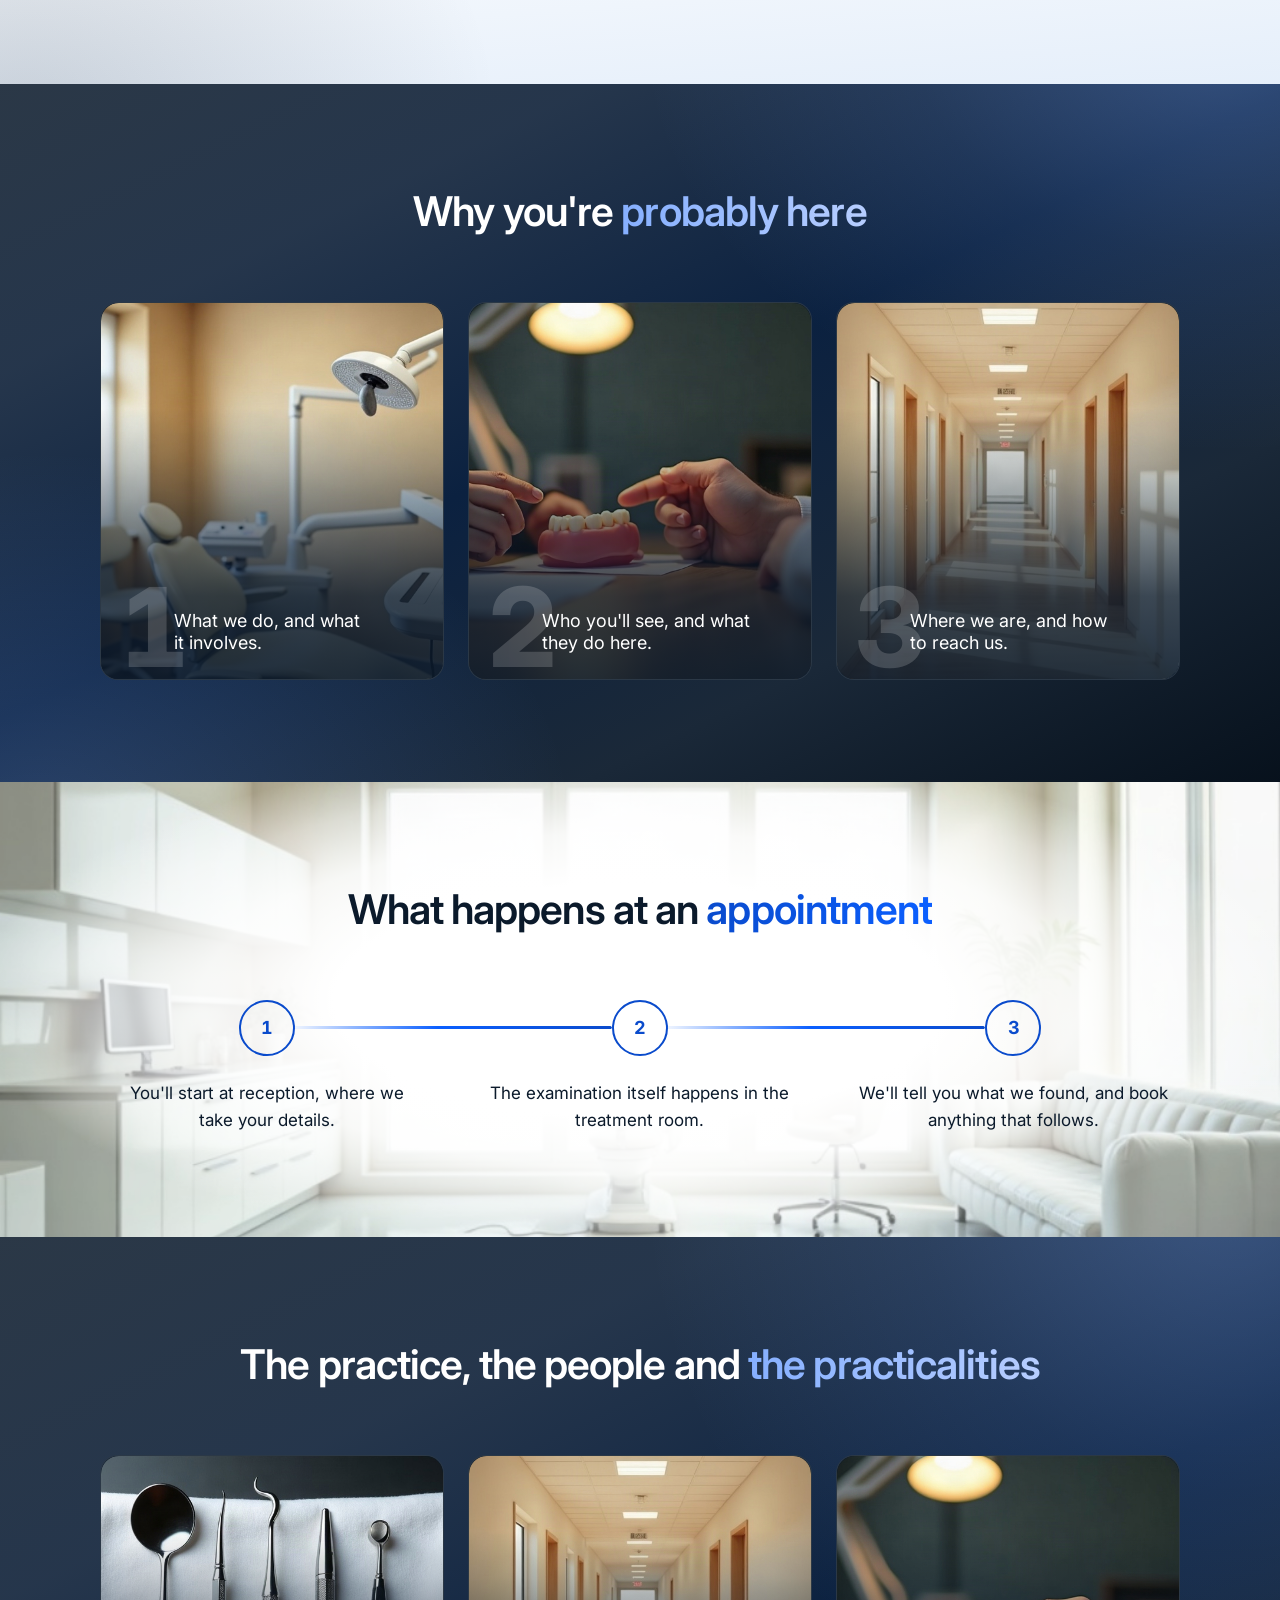
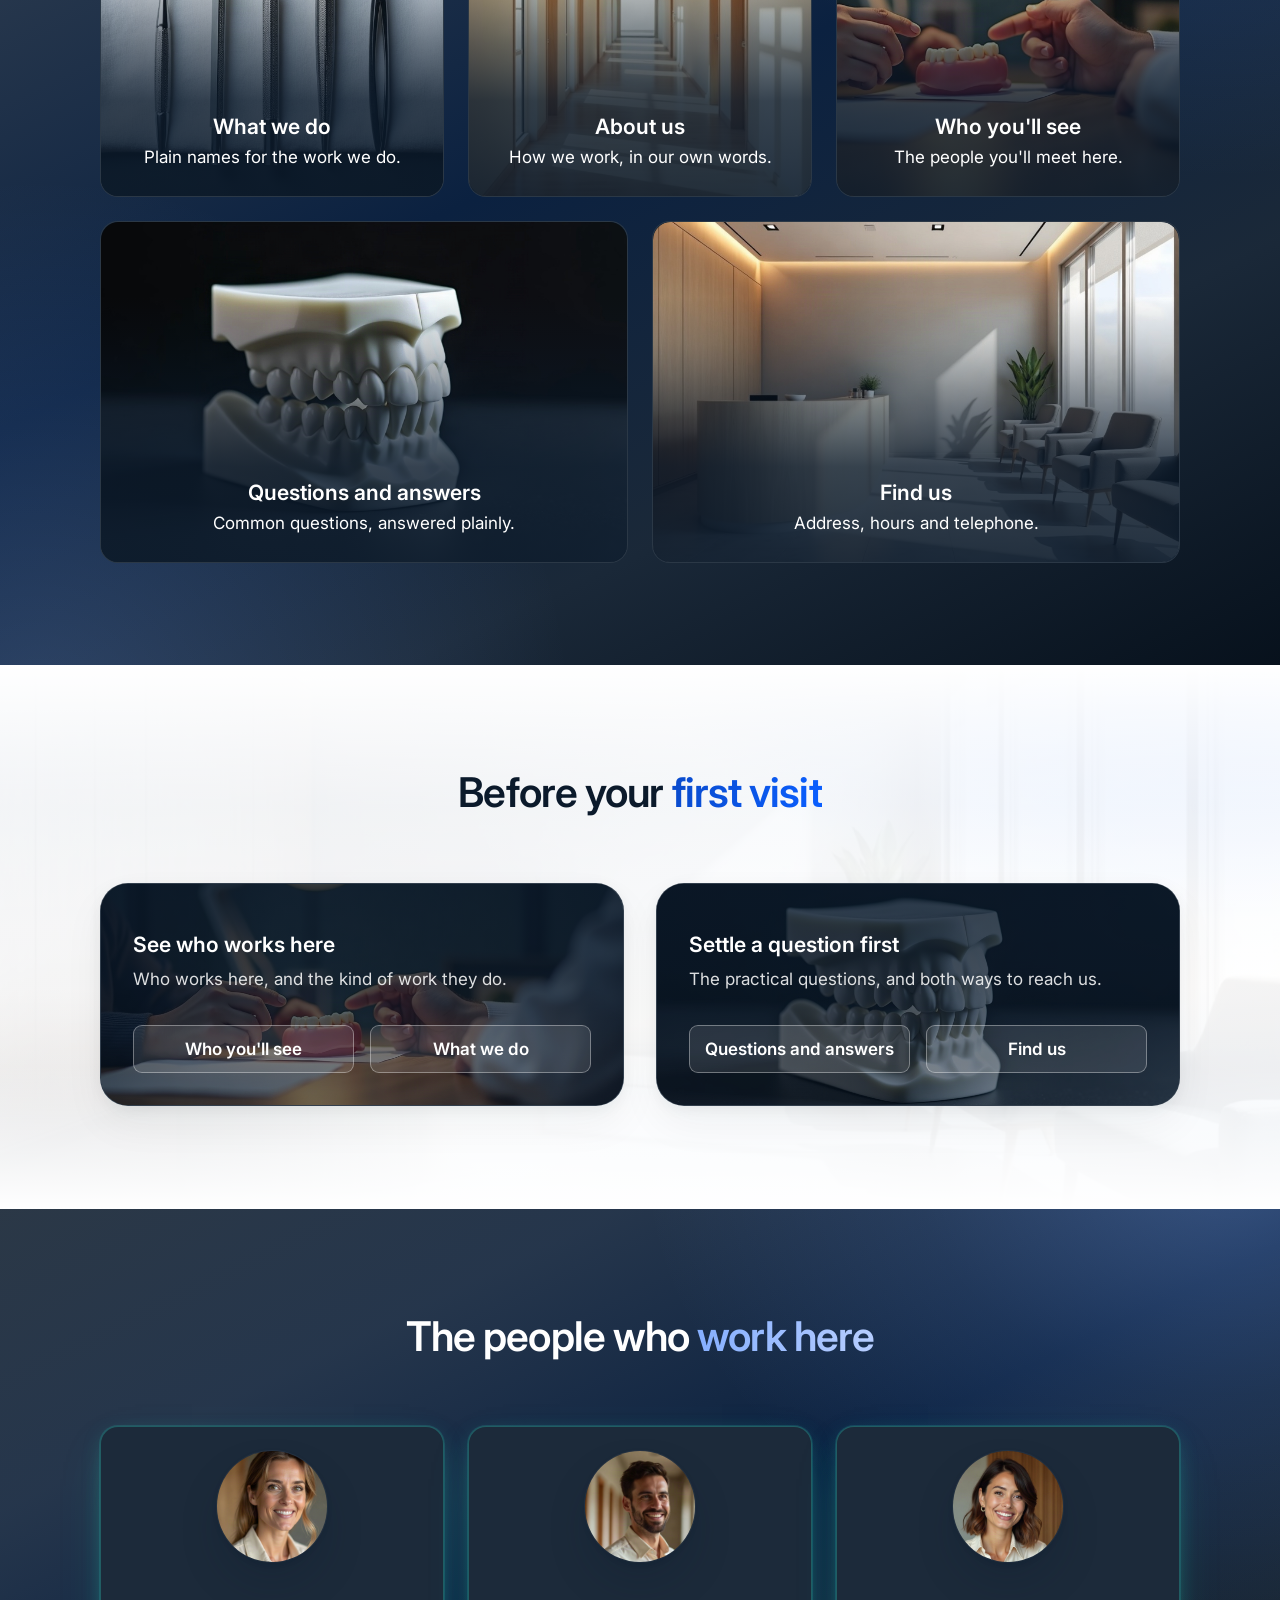
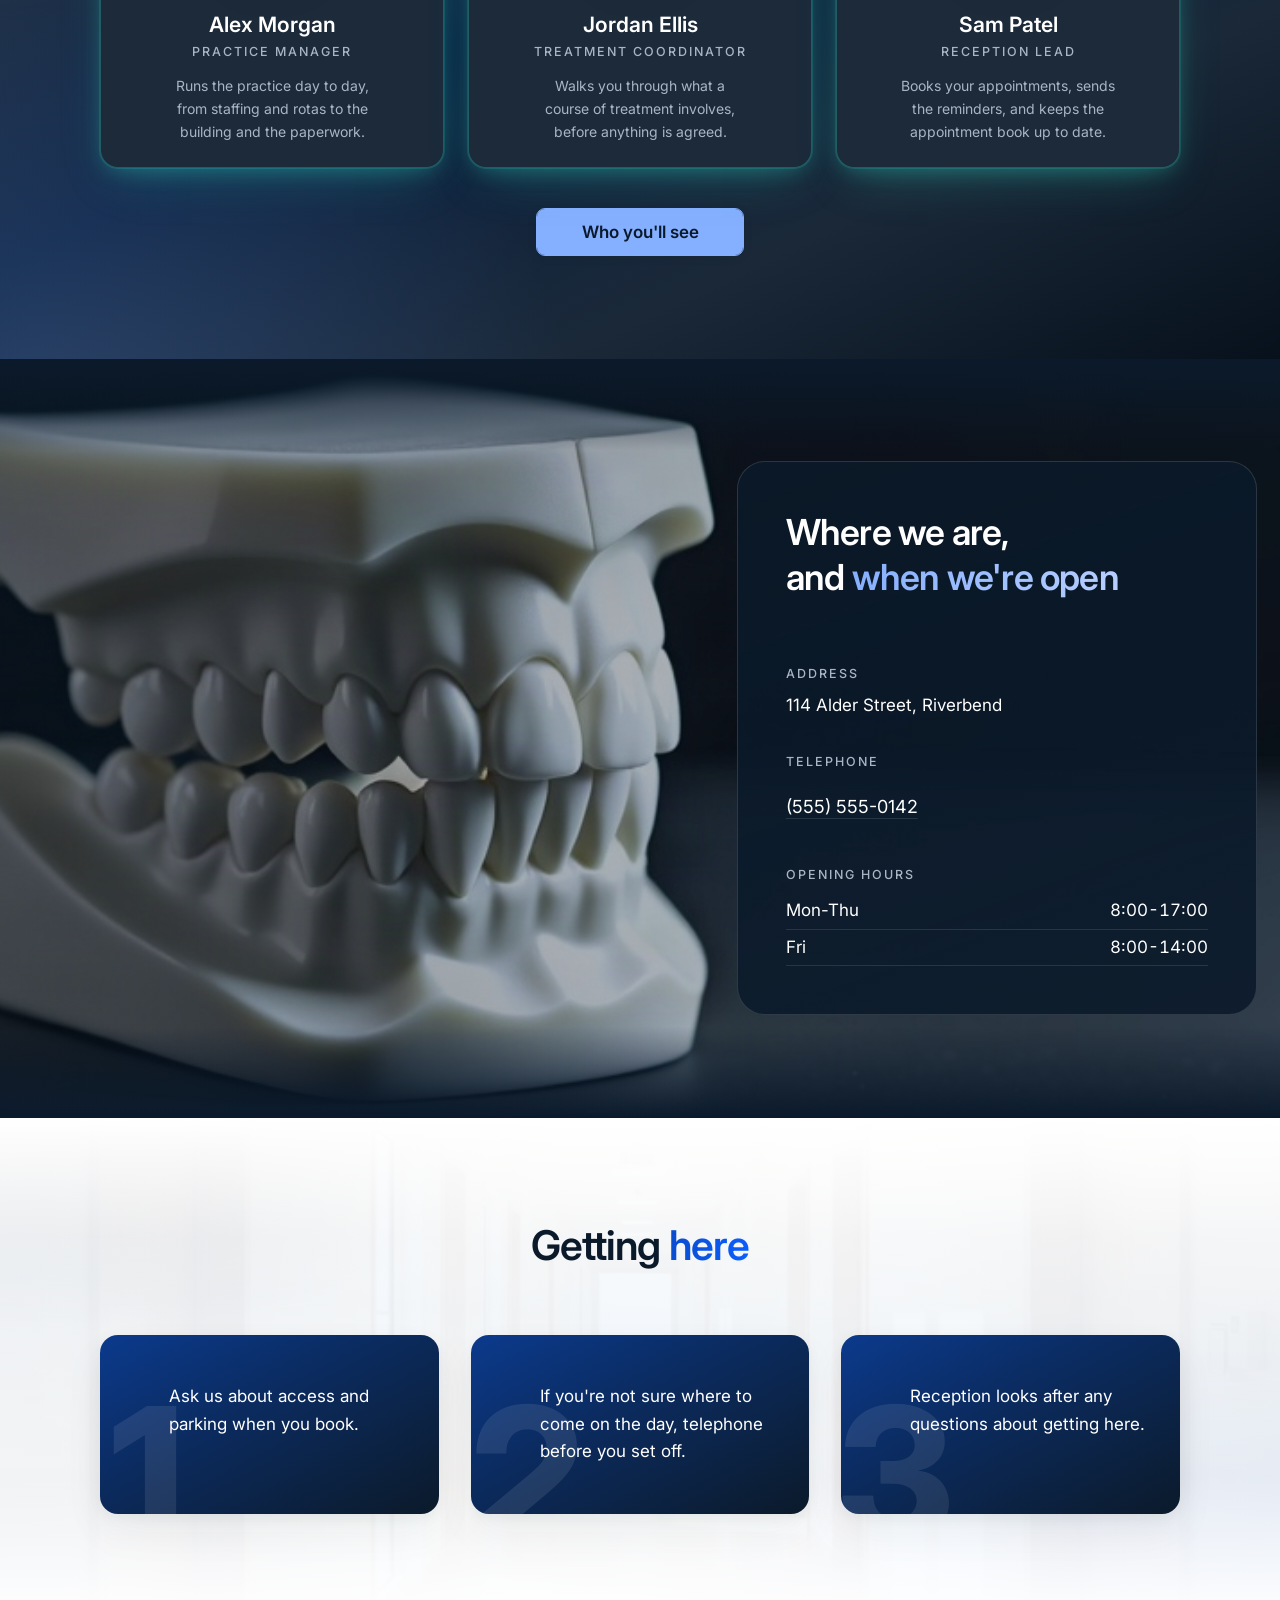
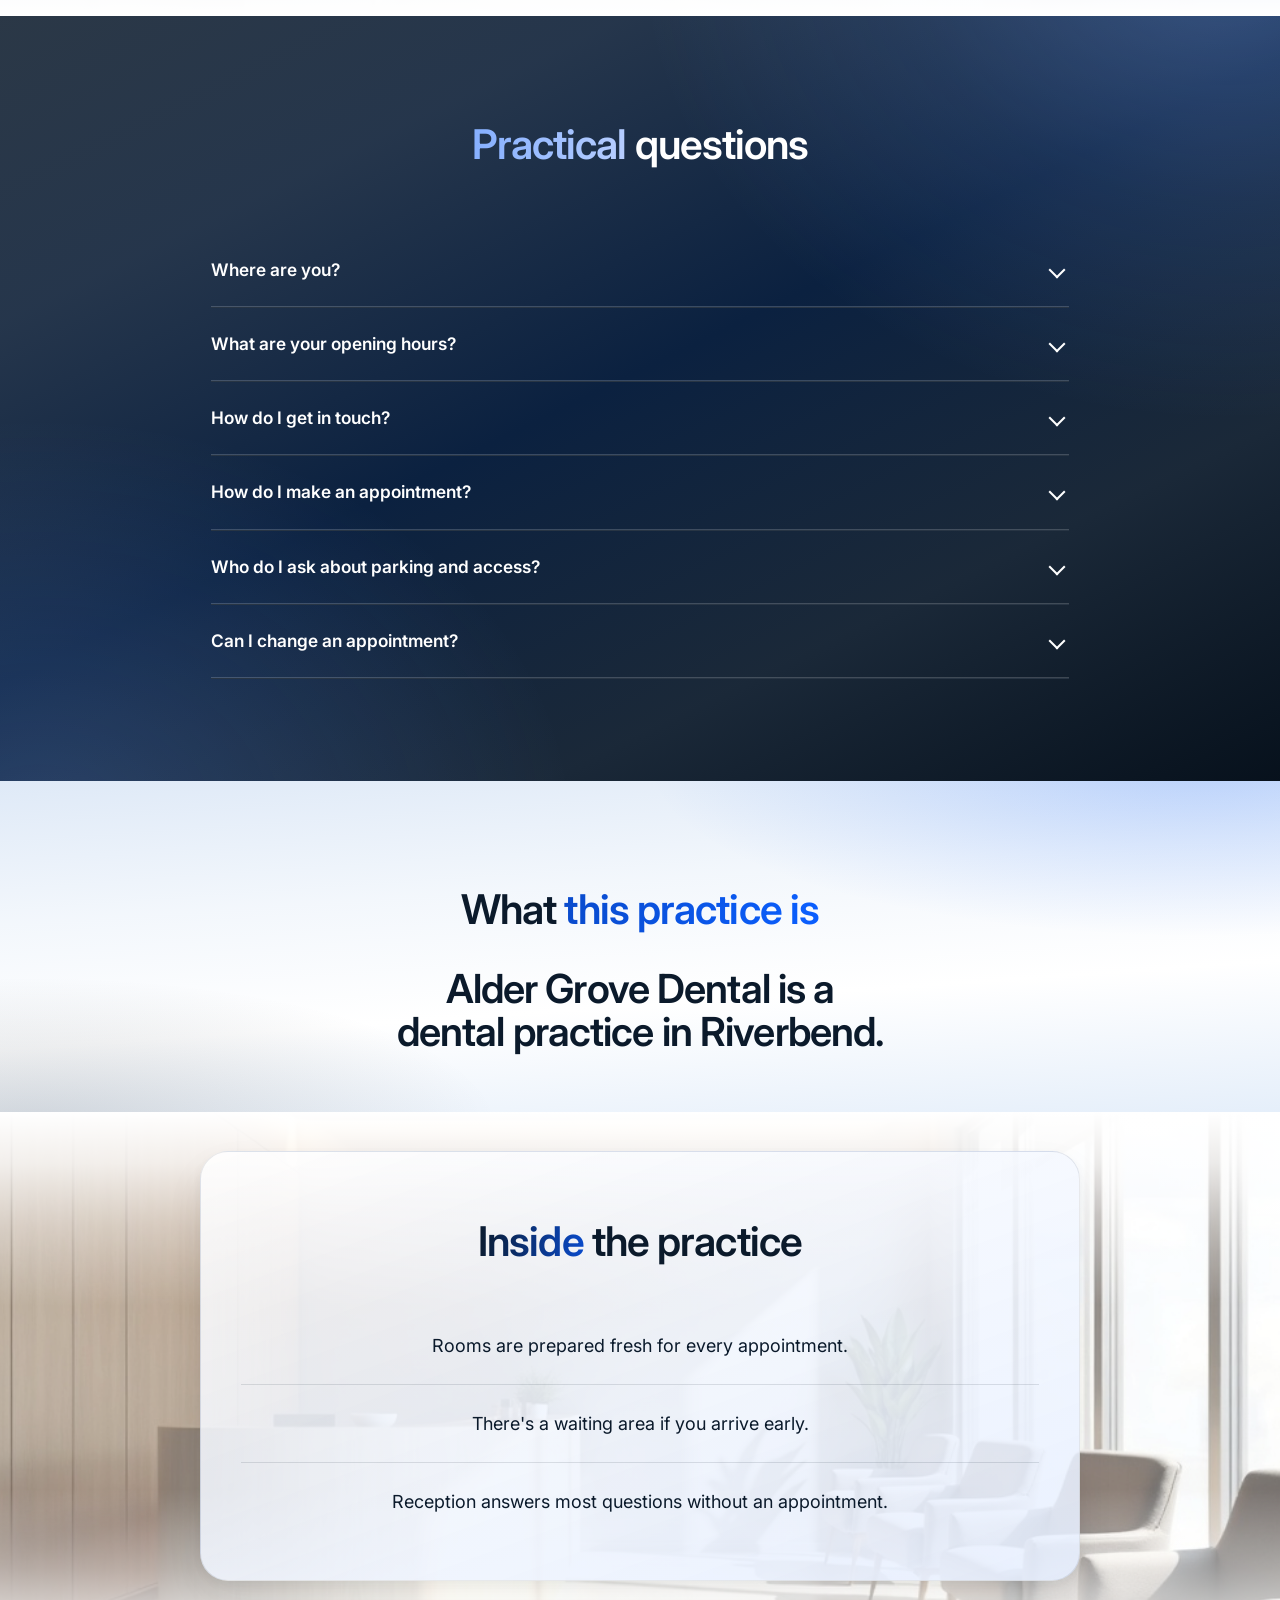
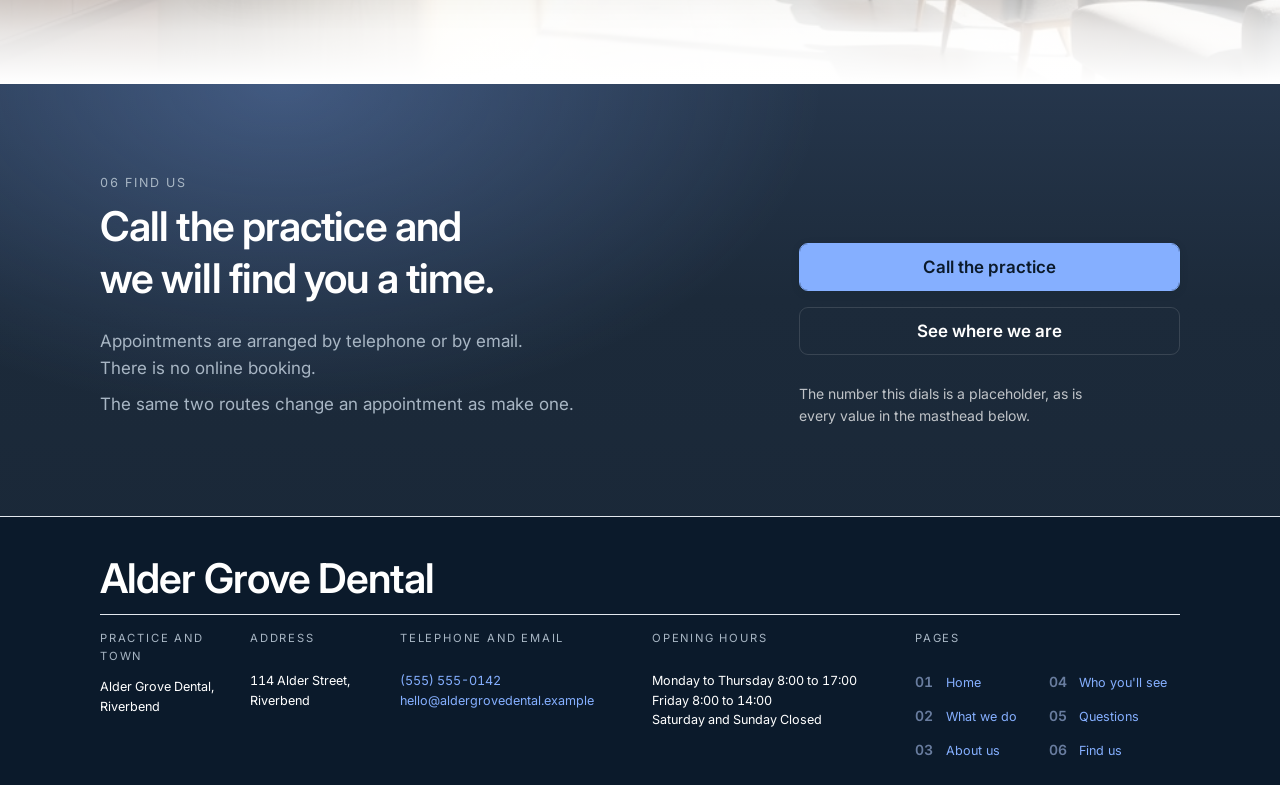
==== commit b7947e8a: "V3: owner revision batches 4-7 Batch 4 (home): new hero; warmer standfirst; service/find/route card " ====
--- a/v3/index.html
+++ b/v3/index.html
@@ -16,7 +16,7 @@
   <link rel="stylesheet" href="design-system/stomatology-chrome.css?v=a64a15a1">
   <link rel="stylesheet" href="design-system/stomatology-structural.css?v=3252024a">
   <link rel="stylesheet" href="design-system/brand-card-standard.css?v=6e073ad8">
-<link rel="stylesheet" href="design-system/page-index.css?v=d6744332">
+<link rel="stylesheet" href="design-system/page-index.css?v=386ac8d3">
 </head>
 <body>
 <a class="cc-skip" href="#main">Skip to content</a>
@@ -37,7 +37,8 @@
 
       
       <div class="cc-nav__item" data-menu>
-        <button class="cc-link" type="button" aria-haspopup="true" aria-expanded="false" aria-controls="cc-index-services"><span class="cc-num">02</span> <span class="cc-link__label">What we do</span></button>
+        
+        <a class="cc-link" href="services.html" aria-haspopup="true" aria-expanded="false" aria-controls="cc-index-services"><span class="cc-num">02</span> <span class="cc-link__label">What we do</span></a>
         <div class="cc-panel cc-panel--index surface-dark" id="cc-index-services" role="region" aria-label="What we do, contents">
           <div class="cc-panel__in cc-idx">
             <div class="cc-idx__list">
@@ -71,8 +72,8 @@
               <span class="cc-feat__grade" aria-hidden="true"></span>
               <div class="cc-feat__body">
                 <p class="cc-feat__eyebrow">Before you come in</p>
+                
                 <p class="cc-feat__line">What is included, set out before you are in the chair.</p>
-                <span class="cc-feat__cue" aria-hidden="true">&rarr;</span>
               </div>
             </a>
           </div>
@@ -89,7 +90,8 @@
 
       
       <div class="cc-nav__item" data-menu>
-        <button class="cc-link" type="button" aria-haspopup="true" aria-expanded="false" aria-controls="cc-drop-faq"><span class="cc-num">05</span> <span class="cc-link__label">Questions</span></button>
+        
+        <a class="cc-link" href="faq.html" aria-haspopup="true" aria-expanded="false" aria-controls="cc-drop-faq"><span class="cc-num">05</span> <span class="cc-link__label">Questions</span></a>
         <div class="cc-panel cc-drop surface-dark" id="cc-drop-faq" role="region" aria-label="Questions, contents">
           <div class="cc-panel__in">
             <a class="cc-drop__item" href="faq.html#s4-objection-faq"><span class="cc-idx__n">05.1</span><span><span class="cc-idx__t">The questions themselves</span><span class="cc-drop__sub">What to raise on the telephone, and what to raise in the room.</span></span></a>
@@ -171,7 +173,8 @@
       
       
       
-      <img class="hp-photo__img" src="assets/dental-hero-care-v3b.jpg" width="1920" height="1080" loading="eager" fetchpriority="high" decoding="sync" alt="Generated image of two people who do not exist, standing in for practice photography: a dentist and a patient in a bright treatment room, both smiling, with morning daylight through a window on the left.">
+      
+      <img class="hp-photo__img" src="assets/dental-hero-smile-v4.jpg" width="1672" height="941" loading="eager" fetchpriority="high" decoding="sync" alt="Stand-in image for practice photography: a smiling patient reclined in a dental chair beside a smiling clinician in scrubs, in a bright treatment room with morning daylight from a window.">
       <span class="hp-photo__scrim"></span>
       <span class="hp-photo__edge"></span>
     </div>
@@ -182,7 +185,8 @@
         
         <h1 class="hp-h1 hp-rise" style="--hp-i:1">Everyday <span class="hp-key">dental care</span> in Riverbend.</h1>
         
-        <p class="hp-lead hp-rise" style="--hp-i:2">Where we are, what we do, and who you'll see.</p>
+        
+        <p class="hp-lead hp-rise" style="--hp-i:2">Careful dentistry, a warm welcome, and more reasons to smile.</p>
       </div>
     </div>
   </div>
@@ -243,7 +247,7 @@
             
             <h3 class="hp-service__name">Crowns and bridges</h3>
             
-            <p class="hp-service__line">When a tooth is <span class="hp-nb">too damaged</span> to repair, we rebuild it <span class="hp-nb">or replace it</span>.</p>
+            <p class="hp-service__line">We rebuild or replace a tooth that's <span class="hp-nb">too damaged</span> to repair.</p>
           </div>
         </li>
       </ul>
@@ -275,7 +279,8 @@
           <span class="hp-cardscrim hp-cardscrim--find"></span>
           <div class="hp-find__body">
             
-            <p class="hp-find__line">What we do, and what's involved in each <span class="hp-nb">kind of work</span>.</p>
+            
+            <p class="hp-find__line">What we do, and what <span class="hp-nb">it involves</span>.</p>
           </div>
         </li>
         <li class="hp-find hp-reveal" style="--hp-i:2">
@@ -293,7 +298,8 @@
           <span class="hp-cardscrim hp-cardscrim--find"></span>
           <div class="hp-find__body">
             
-            <p class="hp-find__line">Where we are, when we're open, and how to <span class="hp-nb">reach us</span>.</p>
+            
+            <p class="hp-find__line">Where we are, and how to <span class="hp-nb">reach us</span>.</p>
           </div>
         </li>
       </ul>
@@ -341,7 +347,8 @@
             <div class="hp-step__card">
               <span class="hp-tl__icon" aria-hidden="true"><span class="hp-tl__n">3</span></span>
               
-              <p class="hp-step__line">We'll tell you what we found, and anything that follows is booked as a <span class="hp-nb">separate appointment</span>.</p>
+              
+              <p class="hp-step__line">We'll tell you what we found, and book <span class="hp-nb">anything that follows</span>.</p>
             </div>
           </li>
         </ol>
@@ -394,7 +401,8 @@
             <span class="hp-cardscrim hp-cardscrim--route"></span>
             <div class="hp-route__body">
               <p class="hp-route__label">Who you'll see</p>
-              <p class="hp-route__line">The people you'll meet, and what each of <span class="hp-nb">them does</span>.</p>            </div>
+              
+              <p class="hp-route__line">The people you'll <span class="hp-nb">meet here</span>.</p>            </div>
           </a>
         </li>
         <li class="hp-reveal" style="--hp-i:4">
@@ -405,7 +413,8 @@
             <span class="hp-cardscrim hp-cardscrim--route"></span>
             <div class="hp-route__body">
               <p class="hp-route__label">Questions and answers</p>
-              <p class="hp-route__line">Practical questions, answered in <span class="hp-nb">plain words</span>.</p>            </div>
+              
+              <p class="hp-route__line">Common questions, <span class="hp-nb">answered plainly</span>.</p>            </div>
           </a>
         </li>
         <li class="hp-reveal" style="--hp-i:5">
@@ -416,7 +425,8 @@
             <span class="hp-cardscrim hp-cardscrim--route"></span>
             <div class="hp-route__body">
               <p class="hp-route__label">Find us</p>
-              <p class="hp-route__line">Where we are, when we're open, and how to <span class="hp-nb">reach us</span>.</p>            </div>
+              
+              <p class="hp-route__line">Address, hours <span class="hp-nb">and telephone</span>.</p>            </div>
           </a>
         </li>
       </ul>
@@ -452,7 +462,8 @@
             <a class="hp-go hp-go--quiet" href="services.html">What we do</a>
           </div>
         </li>
-        <li class="hp-flow hp-reveal" style="--hp-i:2">
+        
+        <li class="hp-flow hp-reveal" style="--hp-i:2; --v3-flowphoto:url(&quot;../assets/dental-model-teeth.jpg&quot;); --v3-flowphoto-pos:50% 42%">
           
           <p class="hp-flow__label">Settle a question first</p>
           
@@ -494,7 +505,7 @@
           <p class="hp-person__role">Practice Manager</p>
           <p class="hp-person__cred"></p>
           
-          <p class="hp-person__line">Runs the practice day to day, from staffing to the building itself.</p>
+          <p class="hp-person__line">Runs the practice day to day, from staffing and rotas to the building and the paperwork.</p>
         </li>
         <li class="hp-person hp-reveal" style="--hp-i:2">
           <span class="hp-portrait">
@@ -548,7 +559,8 @@
       <div class="hp-plate hp-plate--ink hp-reveal" style="--hp-i:0">
         <div class="hp-head">
           
-          <h2 class="hp-h2">Where we are, and <span class="hp-key">when&nbsp;we're&nbsp;open</span></h2>
+          
+          <h2 class="hp-h2">Where&nbsp;we&nbsp;are,<br>and <span class="hp-key">when&nbsp;we're&nbsp;open</span></h2>
         </div>
         <dl class="hp-facts">
           <div class="hp-fact">
@@ -626,30 +638,61 @@
         
         <h2 class="hp-h2"><span class="hp-key">Practical</span> questions</h2>
       </div>
-      <ul class="hp-qs">
+      
+      <ul class="hp-qs hp-qs--drop">
         <li class="hp-qitem hp-reveal" style="--hp-i:1">
-          
-          <a class="hp-q" href="faq.html#faq-1">Where are you?</a>
+          <details class="hp-faq" id="home-faq-1">
+            
+            <summary class="hp-faq__q"><h3>Where are you?</h3></summary>
+            
+            
+            <p class="hp-faq__a"><span class="hp-street">114&nbsp;Alder&nbsp;Street</span>, Riverbend.</p>
+          </details>
         </li>
         <li class="hp-qitem hp-reveal" style="--hp-i:2">
-          
-          <a class="hp-q" href="faq.html#faq-2">What are your opening hours?</a>
+          <details class="hp-faq" id="home-faq-2">
+            
+            <summary class="hp-faq__q"><h3>What are your opening hours?</h3></summary>
+            
+            
+            <p class="hp-faq__a"><span class="hp-hours__span">Mon-Thu&nbsp;8:00-17:00</span>. <span class="hp-hours__span">Fri&nbsp;8:00-14:00</span>.</p>
+          </details>
         </li>
         <li class="hp-qitem hp-reveal" style="--hp-i:3">
-          
-          <a class="hp-q" href="faq.html#faq-3">How do I get in touch?</a>
+          <details class="hp-faq" id="home-faq-3">
+            
+            <summary class="hp-faq__q"><h3>How do I get in touch?</h3></summary>
+            
+            <p class="hp-faq__a">By telephone on
+              
+              <a class="hp-tel" href="tel:5555550142">(555)&nbsp;555-0142</a>, or by email at
+              
+              <a class="hp-mail" href="mailto:hello@aldergrovedental.example">hello@aldergrovedental.example</a>.</p>
+          </details>
         </li>
         <li class="hp-qitem hp-reveal" style="--hp-i:4">
-          
-          <a class="hp-q" href="faq.html#faq-4">How do I make an appointment?</a>
+          <details class="hp-faq" id="home-faq-4">
+            
+            <summary class="hp-faq__q"><h3>How do I make an appointment?</h3></summary>
+            
+            <p class="hp-faq__a">By telephone or by email. There is no <span class="hp-nb">online booking</span>.</p>
+          </details>
         </li>
         <li class="hp-qitem hp-reveal" style="--hp-i:5">
-          
-          <a class="hp-q" href="faq.html#faq-5">Who do I ask about parking and access?</a>
+          <details class="hp-faq" id="home-faq-5">
+            
+            <summary class="hp-faq__q"><h3>Who do I ask about parking and access?</h3></summary>
+            
+            <p class="hp-faq__a">Reception, by telephone or by email, <span class="hp-nb">when you book</span>.</p>
+          </details>
         </li>
         <li class="hp-qitem hp-reveal" style="--hp-i:6">
-          
-          <a class="hp-q" href="faq.html#faq-6">Can I change an appointment?</a>
+          <details class="hp-faq" id="home-faq-6">
+            
+            <summary class="hp-faq__q"><h3>Can I change an appointment?</h3></summary>
+            
+            <p class="hp-faq__a">By telephone or by email, the same way <span class="hp-nb">it was made</span>.</p>
+          </details>
         </li>
       </ul>
     </div>
@@ -697,10 +740,11 @@
           <h2 class="hp-h2"><span class="hp-key">Inside</span> the&nbsp;practice</h2>
         </div>
         
+        
         <ul class="hp-closing">
-          <li class="hp-closing__line">Reception is where you'll <span class="hp-nb">arrive first</span>.</li>
-          <li class="hp-closing__line">The waiting area is where you sit until <span class="hp-nb">you're called</span>.</li>
-          <li class="hp-closing__line">The treatment room is where your <span class="hp-nb">appointment happens</span>.</li>
+          <li class="hp-closing__line">Rooms are prepared fresh for <span class="hp-nb">every appointment</span>.</li>
+          <li class="hp-closing__line">There's a waiting area if you <span class="hp-nb">arrive early</span>.</li>
+          <li class="hp-closing__line">Reception answers most questions without <span class="hp-nb">an appointment</span>.</li>
         </ul>
       </div>
     </div>
@@ -717,7 +761,8 @@
         <p class="cc-closing__eyebrow">06 Find us</p>
         <h2>Call the practice and we will find you a time.</h2>
         
-        <p>Appointments are arranged by telephone or by email. There is no online booking.</p>
+        
+        <p>Appointments are arranged by telephone or by email.<br>There is no online booking.</p>
         <p>The same two routes change an appointment as make one.</p>
       </div>
       <div class="cc-acts">
@@ -752,9 +797,17 @@
         <span class="cc-mast__k">Opening hours</span>
         <p class="cc-mast__v">Monday to Thursday 8:00 to 17:00<br>Friday 8:00 to 14:00<br>Saturday and Sunday Closed</p>
       </div>
-      <div>
-        <span class="cc-mast__k">Photography</span>
-        <p class="cc-mast__v">Every photograph here is a generated template image</p>
+      
+      <div class="cc-mast__pages">
+        <span class="cc-mast__k">Pages</span>
+        <ul class="cc-mast__list">
+          <li><a class="cc-a" href="index.html"><span class="cc-num">01</span> Home</a></li>
+          <li><a class="cc-a" href="services.html"><span class="cc-num">02</span> What we do</a></li>
+          <li><a class="cc-a" href="about.html"><span class="cc-num">03</span> About us</a></li>
+          <li><a class="cc-a" href="team.html"><span class="cc-num">04</span> Who you'll see</a></li>
+          <li><a class="cc-a" href="faq.html"><span class="cc-num">05</span> Questions</a></li>
+          <li><a class="cc-a" href="contact.html"><span class="cc-num">06</span> Find us</a></li>
+        </ul>
       </div>
       <div class="cc-mast__record">
         <span class="cc-mast__k">The record</span>
@@ -762,13 +815,8 @@
       </div>
     </div>
 
+    
     <div class="cc-foot__bar">
-      <a class="cc-foot__link" href="index.html"><span class="cc-num">01</span> Home</a>
-      <a class="cc-foot__link" href="services.html"><span class="cc-num">02</span> What we do</a>
-      <a class="cc-foot__link" href="about.html"><span class="cc-num">03</span> About us</a>
-      <a class="cc-foot__link" href="team.html"><span class="cc-num">04</span> Who you'll see</a>
-      <a class="cc-foot__link" href="faq.html"><span class="cc-num">05</span> Questions</a>
-      <a class="cc-foot__link" href="contact.html"><span class="cc-num">06</span> Find us</a>
       <p class="cc-foot__legal">Six pages, a closed set. Booking by telephone or by email only.</p>
     </div>
 
@@ -795,10 +843,26 @@
 
     item.addEventListener('mouseenter', open);
     item.addEventListener('mouseleave', closeSoon);
+
+    /* BATCH 5 ITEM 10. The "What we do" trigger is now an <a href> rather than a <button>,
+       so a click on it must be allowed to navigate. preventDefault is called only for a
+       trigger that has nowhere to go; a link toggles nothing and follows its href. */
+    var isLink = trigger.tagName === 'A' && trigger.getAttribute('href');
     trigger.addEventListener('click', function (e) {
+      if (isLink) { return; }
       e.preventDefault();
       if (item.classList.contains('is-open')) { close(); } else { open(); }
     });
+
+    /* ...which would have taken the panel away from the keyboard, because Enter on a link
+       navigates instead of toggling. Focus opens it instead, and moving focus out of the
+       item closes it. relatedTarget is the element focus is going TO, so the containment
+       test is what stops the panel collapsing while focus walks between its own rows. */
+    item.addEventListener('focusin', open);
+    item.addEventListener('focusout', function (e) {
+      if (!item.contains(e.relatedTarget)) { closeSoon(); }
+    });
+
     item.addEventListener('keydown', function (e) {
       if (e.key === 'Escape') { close(); trigger.focus(); }
     });
--- a/v3/design-system/page-index.css
+++ b/v3/design-system/page-index.css
@@ -4090,9 +4090,28 @@
    OUT of the container rather than sitting inside it: at 1440 the wordmark starts at
    x=180 and the headline now starts near x=131. The ink ramp's plateau runs from 0,
    so moving left moves the type further INTO the protected zone, not out of it. */
-.hp-band--hero .hp-textzone{
-  margin-left: calc(-1 * clamp(20px, 3.4vw, 50px));
-  max-width: min(680px, 52vw);
+/* SCOPED IN BATCH 4, AND THE DEFECT IS THIS RULE'S. Written unscoped, it subtracts an
+   outdent from a gutter that shrinks faster than the outdent does. Measured on the built
+   page, hero text left edge against the page's own gutter:
+       390  -> 0px   (gutter 20)      560  -> 12px  (gutter 32)
+       768  -> 6px   (gutter 32)      900  -> 17px  (gutter 48)
+      1024  -> 13px  (gutter 48)     1440  -> 131px (gutter 180)
+   At 390 the headline, the eyebrow and the standfirst all start at x=0, touching the edge
+   of the screen with no margin at all, and everywhere below 1440 they sit inside a gutter
+   the rest of the page keeps. Only the desktop number is the one that was asked for.
+   THE INSTRUCTION ITSELF IS DESKTOP-ONLY, which is why scoping it is honouring it rather
+   than trimming it. The owner asked for the line to sit "a bit further than the alder logo
+   in the nav": below the chrome's top breakpoint the nav collapses to a hamburger and
+   there is no wordmark on screen for the headline to be further left than, so the outdent
+   has nothing to measure itself against and only costs the gutter.
+   THE MEASURE IS SCOPED WITH IT. 52vw is 203px at 390, which is what was breaking the
+   headline as "Everyday / dental care / in / Riverbend." with one word stranded on a line
+   of its own. Below 1101 the zone returns to the width the approved sheet gives it. */
+@media (min-width:1101px){
+  .hp-band--hero .hp-textzone{
+    margin-left: calc(-1 * clamp(20px, 3.4vw, 50px));
+    max-width: min(680px, 52vw);
+  }
 }
 
 /* ---- A12. LET THE NEW HERO BE BRIGHT -----------------------------------
@@ -4136,6 +4155,1392 @@
 }
 
 
+/* ============================================================================
+   ============================================================================
+   PART 4 , the fourth batch of owner revisions.
+
+   SOURCE: thirteen numbered instructions with five annotated screenshots of the
+   live V3 build. Same convention as the three parts above: every rule answers a
+   numbered item and says which.
+
+   MARKUP TOUCHED BY PART 4, in full, so it is not discovered later:
+     - index.content.html s1: the hero photograph is replaced with the owner's own
+       file, and the standfirst is rewritten (items 1 and 2).
+     - index.content.html s5: three route sentences shortened to one line (item 6).
+     - index.content.html s6: a --v3-flowphoto custom property on the SECOND flow
+       panel, so it can take the first panel's treatment (item 7).
+     - index.content.html s10: the six question links become native <details>
+       disclosure rows carrying the FAQ page's own answers (item 9).
+     - index.content.html s12: three new closing lines (item 11).
+     - _chrome-block.html: a hard break in the closing paragraph (item 12); the
+       Photography credit becomes the vertical page list and the old footer bar is
+       emptied of its links (item 13).
+   Everything else in Part 4 is CSS.
+
+   WHAT WAS MEASURED FIRST. Every number below came off a render of the page as it
+   stood after the markup edits, not off an estimate. The measurements are quoted
+   in the rule that uses them.
+   ============================================================================
+   ============================================================================ */
+
+
+/* ---- B4-1. THE HERO RAMP, RE-DERIVED FOR THE OWNER'S PHOTOGRAPH ---------
+   Item 1 replaces the picture; this is the consequence of that, not a separate
+   instruction, and it is a SMALL move rather than a rebuild.
+   THE RAMP CANNOT BE REPLACED BY MOVING THE PICTURE, and that was checked before
+   touching it. Measured: the hero band is 1440x792 and the photograph renders at
+   1498x824 inside it, so cover scales the image TO WIDTH and crops it vertically.
+   object-position's X component has about 58px of travel in a 1440 frame and is
+   effectively inert. Where the two faces sit horizontally is fixed by the picture;
+   the only lever on how much ink lands on them is the ramp.
+   SO THE RAMP IS PULLED IN TO THE TYPE. Measured on the rendered page: the h1 sets
+   to three lines and its longest line ends at x=655, which is 45.5% of the frame,
+   and the standfirst ends short of that. The plateau was running to 60% and only
+   reaching its open value at 84%, which is 200px of full-strength ink past the last
+   glyph and directly over the patient's face. It now ends at 48% and is open by
+   66%: every glyph still sits on the plateau with 36px to spare, and the face that
+   starts near x=700 comes out from under it.
+   The plateau's own STRENGTH is untouched at 86%, because that is what carries the
+   white headline over a high-key photograph, and this frame is high-key everywhere
+   (mean luminance 171.6 / 180.7 / 151.2 / 175.5 / 175.7 by fifths). Contrast is
+   re-measured from composited pixels after the change, not assumed. */
+.hp-band--hero .hp-ground--ink .hp-photo__scrim{
+  background-image:linear-gradient(90deg,
+    var(--hp-ink-plateau)  0%,
+    var(--hp-ink-plateau) 48%,
+    var(--hp-ink-open)    66%,
+    var(--hp-ink-open)   100%);
+}
+/* the focal vignette comes down with it. It was tuned to hold a dark operatory
+   together; on a bright frame it reads as a grey wash over the corners. */
+.hp-band--hero .hp-ground--ink{
+  --hp-ink-open: color-mix(in srgb, var(--ds-primary-deep) 4%, transparent);
+  --hp-ink-mid:  color-mix(in srgb, var(--ds-primary-deep) 6%, transparent);
+  --hp-ink-deep: color-mix(in srgb, var(--ds-primary-deep) 14%, transparent);
+}
+
+
+/* ---- B4-2. THE SERVICE CARDS ------------------------------------------
+   Item 3: "'Restorative Work' must be in 2 lines like the others. Bring all the
+    texts down a bit because there's a big gap at the bottom."
+
+   2a. THE ONE-LINE HEADING. Measured: cards 1, 2 and 4 set their headings to two
+   lines and card 3 to one, so its heading text starts at y=1334 where the other
+   three start at y=1304. The heading box is 202px wide and "Restorative work" fits
+   in it; capping THAT ONE heading's measure is what makes it wrap, and it is done
+   with a width rather than a <br> so the swap slot underneath still holds a plain
+   sentence a swapper can replace. */
+#s2-services-preview .hp-services > li:nth-child(3) .hp-service__name{
+  max-width: 62%;
+  margin-inline: auto;
+}
+
+/* 2b. THE GAP AT THE BOTTOM, AND WHERE IT ACTUALLY CAME FROM. Measured: the space
+   between the last line of text and the card floor was 57px on cards 1 to 3 and
+   30px on card 4. The card's own bottom padding is only 24px of that. The rest is
+   a RESERVED LINE THAT NOBODY USES: section 2c above reserves four lines for the
+   sentence because "Crowns and bridges" sets to four, and the other three cards set
+   to three, so each of them carries an empty fourth line at the bottom of its box.
+   TWO CHANGES, AND THE SECOND IS THE REAL ONE. The bottom padding comes down from
+   24px to 16px, and the sentence is bottom-aligned INSIDE its reservation, so the
+   unused line moves above the text instead of below it. Result: all four cards now
+   end their copy 22px off the floor instead of 57 / 57 / 57 / 30, and the text
+   moves down by 35px on three of the four.
+   THE COST, NAMED. The reservation was written to level the FIRST body line across
+   the row; bottom-aligning levels the LAST one instead, so cards 1 to 3 now begin
+   their sentence one line lower than card 4. The owner is pointing at the bottom
+   edge, so the bottom edge is the one made straight. The four HEADINGS are
+   unaffected and still share a baseline: the reservation box has not moved, only
+   the text inside it. */
+/* CORRECTED AFTER RENDERING IT. The first version of this rule bottom-aligned the
+   sentence by making the paragraph a flex column. It is wrong, and only looking at the
+   page caught it: display:flex turns every child of the paragraph into a flex ITEM, and
+   these sentences each carry a <span class="hp-nb"> plus a trailing full stop, so
+   flex-direction:column stacked "...where we look at your", then "teeth and gums", then
+   "." on three separate rows with the stop orphaned at the bottom of every card. Nothing
+   in the geometry reported it: the box heights, the gaps and the alignment all measured
+   exactly as intended.
+   THE EVEN BOTTOM EDGE IS BOUGHT WITH THE LINE COUNT INSTEAD, which is the honest fix
+   rather than a trick. The four sentences ran 3, 3, 3 and 4 lines, so the reservation
+   had to hold four and three cards carried a dead line at the foot. Card 4's sentence is
+   rewritten to the same length as card 1's, all four now set to three lines, and the
+   reservation comes down to three. No spare line, nothing to align, and the paragraph
+   stays a normal block whose text flows the way text flows. */
+.hp-service{
+  padding: var(--sp-7) var(--sp-4) var(--sp-3);
+}
+.hp-service__line{
+  min-height: calc(3em * var(--ds-lh-body));
+}
+
+
+/* ---- B4-3. "WHY YOU'RE PROBABLY HERE" ---------------------------------
+   Item 4: "bring down the text where the neon green doodles are."
+   THE SAME SHAPE OF DEFECT AS 2b, AND THE SAME TWO-PART FIX. Measured: the gap
+   below the sentence is 41px on cards 1 and 3 and 66px on card 2, against a card
+   bottom padding of 40px. Section 3b reserves three lines because two of the three
+   cards need three; card 2 needs two and carries the spare at its foot.
+   Bottom-aligning the sentence in its reservation and trimming the card's bottom
+   padding to 24px puts all three at 25px off the floor and drops the text by 16px
+   on two cards and 41px on the third. The big low-opacity numeral behind the text
+   is anchored to the card, not to the sentence, so it does not move with it. */
+/* CORRECTED TWICE, and both corrections are worth keeping in the record.
+   FIRST: this rule bottom-aligned the sentence with a flex column, which turned every
+   inline child of the paragraph into a flex ITEM and stacked "kind of work" and its full
+   stop onto rows of their own. Every measurement said the layout was right; only looking
+   at the render found it.
+   SECOND: the flex was replaced by extending card 2's sentence to its neighbours' length,
+   on the assumption that would carry it to a third line. It did not. Measured after the
+   change: card 2 still set 48px of text against 73px on cards 1 and 3, so its bottom edge
+   was still 25px high. A sentence's line count is decided by the box width and the nowrap
+   spans inside it, not by its character count, and guessing at it twice is two guesses too
+   many.
+   THE FLOOR IS THE LEVER, AND IT WORKS FOR THE OPPOSITE REASON THE OLD ONE DID.
+   min-height is a MINIMUM: a sentence longer than the reservation grows its own box, and
+   this body is anchored to the card floor, so a taller box grows UPWARD and its last line
+   stays where it was. Reserving TWO lines rather than three therefore levels the bottom
+   edge for any mix of two- and three-line cards, without reserving a line for anybody or
+   depending on how a particular sentence happens to wrap. The tops differ by a line,
+   which is what different-length sentences look like; the edge the owner is pointing at
+   is the one that comes straight.
+   The copy edit that was made on the failed assumption is reverted with it: card 2 says
+   what the owner approved. */
+.hp-find{
+  padding-bottom: var(--sp-4);
+}
+.hp-find__line{
+  min-height: calc(2em * var(--ds-lh-head));
+}
+
+
+/* ---- B4-4. THE RECTANGLES IN "WHAT HAPPENS AT AN APPOINTMENT" ----------
+   Item 5: "remove these background rectangular boxes. I want this done already. I
+    can't accept no as an answer. Do this and find a way to remove them without
+    changing the current animation and look of this section."
+
+   WHY IT LOOKED LIKE NOTHING HAD BEEN DONE. Section 4a of Part 1 DID remove these
+   boxes, and it worked: measured at rest, all three cards report
+   background-color rgba(0,0,0,0), background-image none, box-shadow none, border
+   0px. There is no box on this section when the page is sitting still.
+   THE OWNER'S SCREENSHOT IS A HOVER CAPTURE, and that is the whole answer. The
+   pointer was over step 2 when it was taken. Measured with step 2 hovered:
+     step 1 and 3   box-shadow: rgb(227,232,238) 0 0 0 1px  plus a faint drop
+     step 2         a 4px/10px drop, a 40px/72px drop, and the same 1px ring
+   A 0-0-0-1px shadow on a card with no background IS a hairline rectangle, drawn
+   around nothing. It is the only thing on those three cards that can draw an edge,
+   and it only draws it while the row is hovered, which is exactly the frame the
+   owner is pointing at. The boxes were not there at rest and were never removed
+   from the interaction.
+   SO THE FOUR HOVER RULES LOSE THEIR SHADOWS AND NOTHING ELSE CHANGES. The
+   selectors are restated verbatim at their original specificity so this file's own
+   later position decides it. Everything the owner asked to keep is untouched and
+   named here rather than left to inference: the row still recedes to scale(.985),
+   the hovered step still lifts translateY(-5px), the medallion still grows to
+   scale(1.1) and fills with the accent, its numeral still flips to the light ink,
+   the sentence still shifts and re-inks, the rail still draws, the staggered
+   reveal still runs, and the keyboard focus ring, which is an outline and not a
+   shadow, is deliberately left alone. */
+.hp-timeline:hover .hp-step__card,
+.hp-timeline:focus-within .hp-step__card{
+  box-shadow:none;
+}
+.hp-timeline:hover .hp-step:hover .hp-step__card,
+.hp-timeline:focus-within .hp-step:focus .hp-step__card{
+  box-shadow:none;
+}
+
+
+/* ---- B4-5. THE FIVE DESTINATION CARDS ---------------------------------
+   Item 6: "move all text here down as well, and keep the subtexts in one line
+    only, not 2 ... So, 1 line for the headline and 1 line for the subhead."
+   THE COPY WAS SHORTENED IN THE MARKUP so the sentences FIT one line; this releases
+   the reservations that were holding room for a second. Measured: every one of the
+   five labels already set to one line and, after the copy edit, so does every one
+   of the five sentences, while the reservations were still holding two lines each
+   (59.4px and 55.08px). That is 57px of empty box per card, and because the block
+   is anchored to the card floor, releasing it is what moves the text DOWN.
+   The card's bottom padding comes down from 40px to 24px at the same time, which
+   moves it down again and closes the 73px gap the measurement found under it. */
+/* UNSCOPED FROM THE HOME PAGE, and the reason is item 3's second clause rather than
+   item 6: "Check the boxes on every page and see if this is the case. If yes, bring down
+   the texts in the other boxes across the site as well."
+   Measured across all six pages before widening anything. The about page carries a single
+   route panel whose copy ended 46px off its floor, against 30px here once these rules
+   applied, so the same dead space was sitting on another page. The three declarations are
+   floors and a padding; a card whose label or sentence genuinely runs to two lines grows
+   its own box and is unaffected. */
+.hp-route__label{
+  min-height: calc(1em * var(--ds-lh-head));
+}
+.hp-route__line{
+  min-height: calc(1em * var(--ds-lh-body));
+}
+.hp-route{
+  padding-bottom: var(--sp-4);
+}
+
+/* THE PEOPLE CARDS WERE THE ONE FAMILY STILL RAGGED, and it took sweeping every card
+   family on every page to find it. Measured: .hp-person reports gaps of 51, 29 and 29px
+   between its last line of copy and the card floor, on the home page AND on the team
+   page, because one of the three sentences runs a line shorter than its neighbours and
+   the reservation holds the taller of the two.
+   THE CARD IS ALREADY BOTTOM-ANCHORED, which is what makes the fix a deletion rather than
+   an addition: .hp-person is display:flex with justify-content:space-between, so its last
+   child's bottom edge already sits on the card's content floor. With the reservation gone
+   the short sentence's box is exactly its own two lines and the long ones are exactly
+   their three, and all three end on one line. Nothing needs to be reserved for anybody.
+   THE COST, NAMED: the reservation was levelling the FIRST line of the three sentences.
+   It is the bottom edge the owner is pointing at, so the bottom edge is the one made
+   straight, the same trade this batch makes on the service and find cards. */
+/* SPECIFICITY, CORRECTED. Written first as `.hp-person__line`, which is (0,1,0), against
+   Part 2's `.hp-people .hp-person__line` at (0,2,0). Source order never got a say and the
+   rule silently did nothing: measured after applying it, min-height was still 68.04px on
+   a 14px/22.68px line, which is that rule's three reserved lines to the pixel. Matching
+   the selector is what lets this one decide.
+   AND IT ANCHORS RATHER THAN RELEASES, which is the better answer for this family.
+   Simply dropping the reservation would have levelled the sentences and unlevelled the
+   NAMES: the body's bottom edge is pinned by the card's space-between, so a shorter box
+   pushes everything above it down, and card 1's name would have dropped 23px below its
+   two neighbours' with three portraits sitting level above them. Making the body a column
+   and pushing only the sentence to its floor pins BOTH ends: the name, role and reserved
+   title row stay at the top of the body where they already were, the sentence sits on the
+   body's floor, and the slack lands between them where there is nothing to misalign.
+   The sentence itself stays an ordinary block. Nothing here makes a paragraph a flex
+   container, which is the mistake this batch already made twice on the service and find
+   cards. */
+.hp-people .hp-person__body{
+  display:flex;
+  flex-direction:column;
+}
+.hp-people .hp-person__line{
+  min-height: 0;
+  margin-top: auto;
+}
+
+
+/* ---- B4-6. THE RIGHT-HAND PANEL OF "BEFORE YOUR FIRST VISIT" ----------
+   Item 7: "I want the right box to have the same exact treatment as the box on the
+    left."
+   EXACT, SO IT IS THE SAME DECLARATIONS AND NOT AN IMITATION. Every rule Part 2
+   wrote for .hp-flows > li:first-child is restated below for :nth-child(2), value
+   for value, including the two pseudo-element layers and the opaque background the
+   panel needs in order to be legible to a contrast checker that walks ancestors
+   rather than reading pixels. The photograph itself arrives on the element, as a
+   custom property, exactly as the left panel's does.
+   SELECTOR WEIGHT, CHECKED RATHER THAN ASSUMED. .hp-flows > li:nth-child(2) is
+   (0,2,1), the same as .hp-flows > li:first-child, so source order decides and this
+   file is appended last. Written as the lighter .hp-flows > li it would have LOST
+   to Part 2's own 1e rule, which paints the light gradient this block has to
+   replace, and the right panel would have stayed white. */
+.hp-flows > li:nth-child(2){
+  background-color: var(--ds-primary-deep);
+  background-image: none;
+  border-color: rgba(255,255,255,.16);
+}
+.hp-flows > li:nth-child(2) > *{
+  position:relative;
+  z-index:2;
+}
+.hp-flows > li:nth-child(2)::before{
+  content:"";
+  position:absolute; inset:0; z-index:0;
+  background-image: var(--v3-flowphoto);
+  background-size:cover;
+  background-position: var(--v3-flowphoto-pos, 50% 40%);
+  background-repeat:no-repeat;
+  pointer-events:none;
+}
+.hp-flows > li:nth-child(2)::after{
+  content:"";
+  position:absolute; inset:0; z-index:1;
+  background-color: color-mix(in srgb, var(--ds-primary-deep) 52%, transparent);
+  background-image:linear-gradient(to bottom,
+    color-mix(in srgb, var(--ds-primary-deep) 66%, transparent)  0%,
+    color-mix(in srgb, var(--ds-primary-deep) 52%, transparent) 42%,
+    color-mix(in srgb, var(--ds-primary-deep) 22%, transparent) 74%,
+    color-mix(in srgb, var(--ds-primary-deep) 10%, transparent)100%);
+  pointer-events:none;
+}
+/* rgba() rather than color-mix() on TEXT, for the reason Part 2 records: three
+   contrast checkers in this toolchain read color(srgb 1 1 1 / .86) as rgb(1,1,1). */
+.hp-flows > li:nth-child(2) .hp-flow__label{ color:#FFFFFF; }
+.hp-flows > li:nth-child(2) .hp-flow__line{ color: rgba(255,255,255,.86); }
+.hp-flows > li:nth-child(2) .hp-go--quiet{
+  border-color: rgba(255,255,255,.42);
+  color:#FFFFFF;
+  background-color: rgba(255,255,255,.10);
+}
+.hp-flows > li:nth-child(2) .hp-go--quiet:hover,
+.hp-flows > li:nth-child(2) .hp-go--quiet:focus-visible{
+  background-color:#FFFFFF;
+  border-color:#FFFFFF;
+  color: var(--ds-primary-deep);
+}
+
+
+/* ---- B4-7. "WHERE WE ARE, AND WHEN WE'RE OPEN" ------------------------
+   Item 8: "move the image far more to the left so that the teeth will be at the
+    leftmost part, and the right box will sit on the rightmost part, without
+    covering the teeth. Fix the box paddings. The store hours are now moved outside
+    the box; adjust the box width if needed."
+
+   7a. THE HOURS REALLY ARE OUTSIDE THE BOX, AND BY 22px. Measured: the plate ends
+   at x=1260 and the hours column ends at x=1282. The three fact columns need 593px
+   of track and gap inside a plate that gives them 541, so the row overflows and the
+   last column hangs off the right edge. The owner is reading a real defect off the
+   screen, not a preference.
+   THE FIX IS THE COLUMN COUNT, NOT THE WIDTH, and that choice has a reason.
+   Widening the plate enough to hold three columns takes it to about 660px, and a
+   660px plate pinned right starts at x=680, which is on top of the teeth. The two
+   halves of this instruction pull against each other at three columns and stop
+   pulling at one. Stacked, the three facts need 240px, the plate can be narrow, and
+   there is room for the picture to move.
+   ITEM 8's OWN WORDING SANCTIONS THIS: "adjust the box width if needed". */
+@media (min-width:900px){
+  #s8-location-and-hours .hp-facts{
+    grid-template-columns: minmax(0,1fr);
+    justify-content:start;
+    gap: var(--sp-5);
+  }
+  /* 7b. THE PLATE, NARROWED AND PUSHED PAST THE READING MEASURE. It was
+     max-width:min(660px,56%) sitting flush with the wrap's right edge at x=1260,
+     which is where the body copy stops, not where the band stops. The band is
+     full-bleed. Breaking out of the wrap by up to 86px puts the panel's right edge
+     at x=1346 in a 1440 frame, which is "the rightmost part" as an actual edge
+     rather than as a column boundary.
+     PADDING MADE SYMMETRIC at the same time, which is the "fix the box paddings"
+     clause: it was 48px top and bottom against 32px left and right. */
+  #s8-location-and-hours .hp-plate{
+    max-width: min(430px, 34%);
+    margin-left:auto;
+    margin-right: calc(-1 * clamp(0px, 6vw, 86px));
+    padding: var(--sp-6);
+  }
+  /* 7c. THE SUBJECT MOVES LEFT, AND object-position CANNOT DO IT. Measured: the
+     band is 1440x648 and the photograph is 16:9, so cover scales it to width and
+     crops it vertically. Its horizontal travel is a couple of dozen pixels and the
+     10% anchor Part 2 set was doing almost nothing. A transform is the only thing
+     that can actually move it.
+     THE TWO NUMBERS ARE SOLVED, NOT PICKED. scale(s) about the frame centre sends a
+     point x to 720+s(x-720), and translateX(t%) then shifts it by 14.4t px. The
+     model spans roughly x=320 to x=960 on the rendered band. Requiring the frame to
+     still cover both edges after the move gives |t| <= 50(s-1); at s=1.26 that
+     allows 13%, and 11% is used, which lands the model at x=58..864 with its centre
+     at 461 instead of 640. The plate now starts at x=916, so the two clear each
+     other by 52px.
+     THE SCALE IS KEPT LOW ON PURPOSE. The source is 1024px wide; at 1.26 it is
+     drawn at 1.72x, where at the 1.6 that three columns would have required it
+     would be drawn at 2.25x and visibly soft. */
+  #s8-location-and-hours .hp-photo__img{
+    transform: translateX(-11%) scale(1.26);
+    object-position: 50% 50%;
+  }
+}
+
+
+/* ---- B4-8. THE QUESTIONS BECOME DISCLOSURE ROWS -----------------------
+   Item 9: "I want these questions to have dropdowns for the answers instead of
+    linking to another page." The widgets themselves are markup and are described
+    at the section in index.content.html; this is the layout they need.
+   ONE COLUMN, NOT TWO. Measured on the two-column grid the section inherited: the
+   six rows came out 257, 453, 343, 475, 508 and 455px wide, because each <details>
+   sized to its own question, so six rows that are meant to read as one list had six
+   different rules under them. A disclosure list also grows downward when a row
+   opens, and in two columns that leaves a hole beside every open answer.
+   The measure is capped so a long answer does not run the full 1080px of the band,
+   and the block is centred while its contents stay left, which is the alignment
+   Part 2's item 5 asked for here. */
+#s10-pricing-teaser .hp-qs--drop{
+  display:grid;
+  grid-template-columns: minmax(0,1fr);
+  gap:0;
+  width:100%;
+  max-width: 78ch;
+  margin-inline:auto;
+  align-items:start;
+  text-align:left;
+}
+#s10-pricing-teaser .hp-qs--drop > .hp-qitem{
+  display:block;
+  width:100%;
+}
+#s10-pricing-teaser .hp-faq{
+  border-bottom: 1px solid rgba(255,255,255,.18);
+}
+/* the question sat at 27.8px, which is a card heading and too loud for six rows in
+   a list. It steps down to the section's sub-heading size and keeps its weight. */
+#s10-pricing-teaser .hp-faq > summary.hp-faq__q{
+  font-size: clamp(17px, 1.35vw, 20px);
+  padding-block: var(--sp-4);
+  color:#FFFFFF;
+  text-align:left;
+}
+#s10-pricing-teaser .hp-faq > summary.hp-faq__q h3{
+  margin:0;
+  font-size:inherit;
+  line-height:1.4;
+  font-weight:600;
+  color:inherit;
+  text-align:left;
+}
+/* rgba() rather than color-mix() on TEXT, for the reason Part 2 records. */
+#s10-pricing-teaser .hp-faq .hp-faq__a{
+  color: rgba(255,255,255,.88);
+  max-width:none;
+  margin-left:0;
+  margin-right:0;
+  text-align:left;
+}
+#s10-pricing-teaser .hp-faq .hp-faq__a a{
+  color:#FFFFFF;
+  text-decoration-color: rgba(255,255,255,.55);
+}
+
+
+/* ---- B4-9. "WHAT THIS PRACTICE IS" ------------------------------------
+   Item 10: "move this text a bit up because it lies too low, reaching the lower
+    part of the section."
+   Measured: the band runs 112px from its top to the heading, 64px from the heading
+   to the sentence, and leaves only 40px between the sentence and the band's floor.
+   The sentence is nearly twice as far from the thing it belongs to as it is from
+   the edge of the section, which is what "lies too low" is describing. Half of the
+   64 is given back to the floor: the sentence moves up 28px and the space below it
+   grows from 40 to 68, so it reads as attached to its heading and clear of the
+   seam. */
+#s11-stance-line .hp-stance{
+  margin-top: calc(-1 * var(--sp-5));
+}
+#s11-stance-line .hp-wrap{
+  padding-bottom: clamp(44px, 4.6vw, 68px);
+}
+
+
+/* ---- B4-10. THE FOOTER -------------------------------------------------
+   Item 13: "tel and email part must be moved to the left. Also, replace the
+    Photography section with the list of pages at the bottom ... listed vertically
+    ... Adjust this after, make alignments neat and organized."
+
+   10a. THE OLD BAR GOES. Its six links are now the masthead's fifth column and the
+   only thing left in it is the legal line batch 3 hid, so it renders a 15px empty
+   strip. It is taken off the page rather than deleted from the shared markup, for
+   the same reason batch 3 gave: restoring it is one rule. */
+.cc-foot__bar{ display:none; }
+
+/* 10b. THE TELEPHONE MOVES LEFT, AND THE MEASUREMENT SAYS WHY IT WAS RIGHT.
+   Measured: five content-sized tracks of 199 / 159 / 193 / 217 / 183px spread with
+   space-between across 1080px, which leaves 32px between each and starts the
+   telephone at x=602. Packing the tracks tighter barely moves it, because the two
+   columns in front of it are as wide as their longest unbroken line, and the first
+   of them, "Alder Grove Dental, Riverbend", is the widest string in the block.
+   PROPORTIONAL TRACKS ARE WHAT MOVES IT. The first two columns are given 0.72fr
+   each, which is narrower than their content and lets those two values wrap to two
+   short lines, and the telephone starts at x=544 instead of 602. Every track is a
+   fixed fraction of the row, so the five columns line up on a real grid rather than
+   on whatever their strings happen to measure, which is the "neat and organized"
+   half of the instruction.
+   SCOPED ABOVE 1100, because the chrome sheet's own ladder takes this block to
+   three columns, then two, then one below that, and an unscoped grid-template in
+   the last sheet the page loads defeats every step of it. Batch 3 was caught by
+   exactly that and the note at item A5 records it. */
+@media (min-width:1101px){
+  .cc-mast{
+    grid-template-columns: 0.72fr 0.72fr 1fr 1fr 1.05fr;
+    justify-content: normal;
+    column-gap: var(--sp-4);
+  }
+}
+
+/* 10c. THE PAGE LIST. A plain vertical stack, no bullets, with the index numeral
+   set in tabular figures so 01 to 06 hold one column and the labels start on one
+   left edge. The numeral is dimmed rather than sized down, so it stays a rail and
+   does not compete with the page name beside it. */
+.cc-mast__list{
+  list-style:none;
+  margin:0;
+  padding:0;
+  display:grid;
+  gap: var(--sp-2);
+}
+.cc-mast__list > li{ margin:0; }
+.cc-mast__list .cc-a{
+  display:inline-flex;
+  align-items:baseline;
+  gap: var(--sp-2);
+  white-space:nowrap;
+}
+.cc-mast__list .cc-num{
+  font-variant-numeric: tabular-nums;
+  opacity:.55;
+  letter-spacing:.02em;
+}
+
+
+/* ---- B4-11. RESPONSIVE. Every reservation released above is released again at
+   the narrow widths, and every desktop-only geometry is left behind the width it
+   was measured at. The layer sits after the approved sheet, so anything written
+   without a scope outranks the ladder underneath it. ------------------------- */
+@media (max-width:900px){
+  /* the two flow panels stack; the second keeps its treatment. */
+  .hp-flows > li:nth-child(2){ background-color: var(--ds-primary-deep); }
+}
+@media (max-width:768px){
+  /* one column of full-width cards: the reservations that level a row have nothing
+     to level, and the bottom-alignment has no spare line to move. */
+  #s5-capability-switcher .hp-route__label,
+  #s5-capability-switcher .hp-route__line{ min-height:0; }
+  .hp-service{ padding: var(--sp-6) var(--sp-4) var(--sp-3); }
+  #s10-pricing-teaser .hp-faq > summary.hp-faq__q{ font-size:17px; }
+}
+
+
+/* ============================================================================
+   ============================================================================
+   PART 5 , the fifth batch of owner revisions.
+
+   SOURCE: twelve numbered instructions with five annotated screenshots, spanning
+   the home page, the shared chrome and the "What we do" page.
+
+   MARKUP TOUCHED BY PART 5, in full:
+     - index.content.html s8: a <br> that fixes the two-line cut of the heading (1).
+     - index.content.html s3: two card sentences cut to two lines (4).
+     - services.content.html s1: the owner's hero photograph (6).
+     - services.content.html s2: the wedge paragraph shortened, key phrases lifted (7).
+     - services.content.html s3: card 4's sentence cut to three lines (8).
+     - services.content.html s4: a --v3-flowphoto on each of the three rails, and their
+       sentences cut to two lines (9).
+     - services.content.html s5: the two channel values become one sentence (11).
+     - _chrome-block.html: the feature card's arrow deleted (2); the "What we do"
+       trigger becomes an <a href> and the menu script learns focus (10).
+   Everything else in Part 5 is CSS.
+   ============================================================================
+   ============================================================================ */
+
+
+/* ---- B5-1. THE HOURS PLATE, WIDENED --------------------------------------
+   Item 1: "Expand the box so all text stays inside it. Make the headline exactly two
+    lines."
+   The <br> in the markup states the cut; this gives it somewhere to fit. Batch 4 took
+   this plate down to 430px to clear the study model, and at that width the heading
+   set to three lines. It goes to 520px, and the photograph moves further left to pay
+   for it, solved on the same arithmetic batch 4 used rather than nudged:
+   scale(s) about the frame centre sends x to 720+s(x-720) and translateX(t%) then
+   shifts by 14.4t px, with |t| <= 50(s-1) required for the frame to still cover both
+   edges. Holding the model clear of a plate that now starts at x=826 needs s >= 1.333;
+   at s=1.36 the window for t is [-30, -29.4] per cent and -17.4% is inside it with the
+   model ending near x=796, thirty pixels clear.
+   THE SCALE IS THE COST AND IT IS NAMED. The source is 1024px wide, so 1.36 draws it
+   at 1.91x rather than batch 4's 1.72x. That is the price of the wider box; a wider
+   box on this band cannot be had any other way, because the two halves of item 8's
+   instruction , model at the far left, panel at the far right , pull against each
+   other and the only slack is in the crop. */
+/* CORRECTED AFTER MEASURING THE RENDER, and the first version failed for a reason worth
+   keeping: the max-width was written min(520px, 40%) and the PERCENTAGE was the binding
+   half, not the pixel one. The plate's containing block is the 1080px reading measure, so
+   40% resolved to 432px and the 520 never applied at all. The heading still set to three
+   lines and the plate had barely moved.
+   THE TWO NUMBERS ARE NOW SOLVED AGAINST A MEASUREMENT rather than estimated. Probing the
+   heading's own computed font at 44px: "Where we are," needs 295px and "and when we're
+   open" needs 435px on one line. So the second line, not the first, sets the requirement.
+     - the cap becomes min(520px, 50%), where 50% of 1080 is 540, so the 520 is what binds
+       and the plate is actually 520px wide with 424px inside its padding.
+     - the heading steps 44px -> 40px INSIDE THIS PLATE ONLY, which brings the long line's
+       requirement to 435 * 40/44 = 396px. 396 fits 424 with 28px to spare, and the short
+       line needs 268.
+   WHY THE TYPE MOVES RATHER THAN THE PICTURE MOVING FURTHER. Fitting 435px at full size
+   needs a 560px plate, which needs the model to end by x=756, which needs scale(1.46) on a
+   1024px-wide source , 2.05x upscale, visibly soft. Four points of heading size costs
+   nothing a reader can see; two extra tenths of upscale on a photograph does. The plate
+   stays at 520 and the picture keeps batch 4's crop arithmetic unchanged.
+   Verified after the change rather than assumed: heading exactly two lines, and the facts
+   block ends 49px inside the plate's right edge, which is item 1's "all text stays inside
+   it" as a number. */
+@media (min-width:900px){
+  #s8-location-and-hours .hp-plate{
+    max-width: min(520px, 50%);
+  }
+  #s8-location-and-hours .hp-plate .hp-h2{
+    font-size: clamp(30px, 2.8vw, 40px);
+  }
+  #s8-location-and-hours .hp-photo__img{
+    transform: translateX(-17.4%) scale(1.36);
+  }
+}
+
+/* THE FORCED BREAK IS A DESKTOP INSTRUCTION AND IS SCOPED LIKE ONE. Checked at 390 after
+   putting it in: the plate goes full width below 900 and the heading drops to the narrow
+   size, so "and when we're open" no longer fits one line, and because "when we're open" is
+   bound with non-breaking spaces the only place left to break was after "and" , which
+   stranded that one word on a line of its own. The owner asked for a two-line heading and
+   was looking at a desktop screenshot; a hard break that produces a three-line heading with
+   an orphan on a phone is not that instruction carried out, it is that instruction applied
+   where it was never made.
+   Below 900 the break is taken out of the flow and the heading sets itself, which gives
+   "Where we are, and" / "when we're open" , two lines, and the clause kept whole. */
+@media (max-width:899px){
+  #s8-location-and-hours .hp-plate .hp-h2 br{ display:none; }
+}
+
+
+/* ---- B5-2. THE MEGA MENU FEATURE CARD ------------------------------------
+   Item 2: "Remove the arrow. Move the text slightly lower to reduce the empty gap
+    below it."
+   THE GAP IS THE ARROW'S OWN SPACING, LEFT BEHIND. .cc-feat is a flex column with
+   justify-content:flex-end, so its contents already sit on the card floor, and the
+   only thing between the sentence and that floor was the margin .cc-feat__line was
+   carrying to separate itself from the cue. The cue is gone from the markup; its
+   margin goes with it, and the sentence drops to the padding line by itself. */
+.cc-feat__line{
+  margin-bottom: 0;
+}
+
+
+/* ---- B5-3. THE "GETTING HERE" NUMERALS -----------------------------------
+   Item 3: "Make the numbers approximately as large as the green doodles. Lower their
+    opacity further so they remain subtle and do not interfere with text readability."
+   The doodles in the screenshot stand about three quarters of the card's height, where
+   the numeral was reaching about a third. It roughly doubles, and the opacity comes
+   down from .17 to .09 at the same time, which is what stops a numeral that size from
+   competing with the sentence sitting on it. Both halves of the instruction are one
+   trade: bigger only stays subtle if it also gets fainter.
+   The note already carries overflow:hidden and paints the numeral at z-index -1 inside
+   its own isolated stacking context, so a numeral taller than the card is clipped by
+   the card rather than escaping it, and it stays behind the text rather than in front
+   of it. Nothing about the position or the stacking changes. */
+#s9-compare-teaser .hp-note::before{
+  font-size: clamp(150px, 14.5vw, 212px);
+  opacity: .09;
+}
+
+
+/* ---- B5-4. "WHY YOU'RE PROBABLY HERE", TWO LINES EACH ---------------------
+   Item 4: "Fix the text alignment in this section. Keep every text block to two lines
+    only and shorten sentences where necessary so everything aligns evenly."
+   The sentences are cut in the markup; this brings the reservation down to match, so
+   there is no reserved-but-unused line left under any of the three and the row is
+   level at BOTH ends rather than only at its foot. Batch 4 could only level the foot,
+   because the copy ran 3, 2 and 3 lines and a reservation cannot make unequal blocks
+   equal. Equal copy can. */
+.hp-find__line{
+  min-height: calc(2em * var(--ds-lh-head));
+}
+
+
+/* ---- B5-5. THE FOOTER ----------------------------------------------------
+   Item 5: "Keep all footer text the same size throughout. Use the same small text size
+    currently used for 'Alder Grove Dental, Riverbend.' Divide the six page links into
+    two columns, with three links on the left and three on the right ... Adjust the
+    spacing afterward so the entire footer remains centered, balanced, and neat."
+
+   5a. ONE SIZE, AND TWO THINGS WERE BREAKING IT. That reference value is .cc-mast__v,
+   which is --ds-fs-fine. The page list was rendering larger because a list item inside
+   the cell inherits the body size rather than the cell's, and the email was rendering
+   SMALLER because batch 3 stepped it down to 12.5px to keep it on one line inside a
+   196px track. Both are put back on the one size the instruction names. The email's
+   step is no longer needed: the fifth track no longer has to hold a fifty-character
+   credit line, so the tracks below give the email column the room it needs at full
+   size instead of shrinking the type to fit a track that was too narrow. */
+.cc-mast__list,
+.cc-mast__list .cc-a{
+  font-size: var(--ds-fs-fine);
+  line-height: 1.5;
+}
+.cc-mast__v a[href^="mailto:"]{
+  font-size: var(--ds-fs-fine);
+  letter-spacing: 0;
+}
+
+/* 5b. THREE LEFT, THREE RIGHT. grid-auto-flow:column against three explicit rows fills
+   01-02-03 down the first column and 04-05-06 down the second, which is the reading
+   order the instruction describes. Written as two columns with auto flow it would have
+   filled ACROSS , 01-02, 03-04, 05-06 , which is the same six links in the wrong
+   order. */
+.cc-mast__list{
+  grid-template-rows: repeat(3, auto);
+  grid-auto-flow: column;
+  grid-auto-columns: max-content;
+  column-gap: var(--sp-5);
+  row-gap: var(--sp-2);
+}
+
+/* 5c. THE ROW RE-BALANCED AROUND IT, which is the "adjust the spacing afterward" half.
+   The page list is now twice as wide and half as tall as the single column it
+   replaces, so the fifth track is given the room that needs and the two that carry the
+   longest unbroken strings , the telephone-and-email column and the hours , keep
+   theirs. Scoped above 1100 for the reason batch 3's item A5 records: the chrome sheet
+   runs a 5 -> 3 -> 2 -> 1 ladder below that, and an unscoped grid-template in the last
+   sheet the page loads defeats every step of it. */
+/* CORRECTED, AND THIS FILE HAD ALREADY WRITTEN DOWN THE TRAP I WALKED INTO. Batch 3's
+   note at P3-3 records it in full: a bare `1fr` track carries an automatic MINIMUM of
+   min-content, so the track sizes are decided by the longest unbreakable string in each
+   column rather than by the fractions asked for. Written as plain fr the five columns came
+   out 168.5 / 144.3 / 206.7 / 195.0 / 269.4 against the 155 / 155 / 222 / 209 / 243 the
+   fractions describe , and the telephone-and-email column landed 15px short of what the
+   address needs, so with the type back at full size overflow-wrap broke it as
+   "hello@aldergrovedental.examp / le". The batch 3 fix for that was to shrink the type,
+   which is exactly what item 5 asks to undo, so the track has to give instead.
+   minmax(0,Nfr) removes the min-content floor and the fractions decide. Sized against the
+   measurement rather than guessed: the email needs about 216px at --ds-fs-fine, so column
+   three is given 1.10fr of 4.78 across 984px of track, which is 226px, and the page list
+   keeps 1.30fr = 268px, which is what its two columns of six links measured at.
+   Verified after the change: the address renders on ONE line at full size. */
+@media (min-width:1101px){
+  .cc-mast{
+    grid-template-columns:
+      minmax(0, 0.70fr)
+      minmax(0, 0.70fr)
+      minmax(0, 1.10fr)
+      minmax(0, 0.98fr)
+      minmax(0, 1.30fr);
+  }
+}
+
+
+/* ---- B5-6. THE "HOW WE WORK" EMPHASIS ------------------------------------
+   Item 7 lifts key phrases out of the shortened paragraph. A weight-and-ink emphasis
+   rather than .hp-key, and the reason is in the markup note: .hp-key paints its text
+   through a clipped gradient, which is a display-type treatment that thins at body
+   size and is the one thing on this site already defended in a contrast ledger. This
+   goes the other way , DARKER than the surrounding copy, never lighter , so the
+   emphasis cannot cost legibility at any size. */
+.hp-em{
+  font-weight: 600;
+  color: var(--ds-ink-heading);
+}
+
+
+/* ---- B5-7. "THE WORK WE DO", THE ONE-LINE HEADING ------------------------
+   Item 8: "Make 'Restorative Work' display on two lines."
+   The same measured fix batch 4 made on the home page's copy of this card, applied to
+   this page's copy of it: three of the four headings set to two lines and this one to
+   one, so capping THAT heading's measure is what makes it wrap. A width rather than a
+   <br>, so the swap slot underneath still holds a plain sentence. */
+#s3-sub-area-blocks .hp-services > li:nth-child(3) .hp-service__name{
+  max-width: 62%;
+  margin-inline: auto;
+}
+
+
+/* ---- B5-8. "MORE ABOUT THE PRACTICE" AS PANELS ---------------------------
+   Item 9: "Give each box a visible background treatment so the cards are easier to
+    distinguish. Use the same exact box/background treatment as the 'Before Your First
+    Visit' section on the homepage, but without the buttons."
+   EXACT, SO THESE ARE THAT SECTION'S DECLARATIONS, value for value: an OPAQUE
+   background-colour on the element itself, the photograph over it at z-index 0, the
+   scrim at 1 and the content lifted to 2. The opacity is not decoration , the note at
+   Part 2's 1d records that a panel whose darkness lives only in a pseudo-element
+   underneath it reads as white-on-white to every checker that resolves a backdrop by
+   walking ancestors, and failed rverify at 1.06:1 on all four widths when it was built
+   that way. Same construction, same reason.
+   NO BUTTON IS ADDED, as instructed. These cards were already whole-card links and
+   stay whole-card links; the hairline that used to be their only structure comes off,
+   because the panel edge now does that work and keeping both reads as two rules. */
+.hp-rails > li > .hp-rail{
+  position:relative;
+  isolation:isolate;
+  overflow:hidden;
+  border-top:0;
+  border: var(--edge-soft);
+  border-color: rgba(255,255,255,.16);
+  border-radius: var(--r-panel);
+  box-shadow: var(--lift-raised);
+  padding: var(--sp-6) var(--sp-5) var(--sp-5);
+  background-color: var(--ds-primary-deep);
+}
+.hp-rails > li > .hp-rail > *{
+  position:relative;
+  z-index:2;
+}
+.hp-rails > li > .hp-rail::before{
+  content:"";
+  position:absolute; inset:0; z-index:0;
+  background-image: var(--v3-flowphoto);
+  background-size:cover;
+  background-position: var(--v3-flowphoto-pos, 50% 40%);
+  background-repeat:no-repeat;
+  pointer-events:none;
+}
+.hp-rails > li > .hp-rail::after{
+  content:"";
+  position:absolute; inset:0; z-index:1;
+  background-color: color-mix(in srgb, var(--ds-primary-deep) 52%, transparent);
+  background-image:linear-gradient(to bottom,
+    color-mix(in srgb, var(--ds-primary-deep) 66%, transparent)  0%,
+    color-mix(in srgb, var(--ds-primary-deep) 52%, transparent) 42%,
+    color-mix(in srgb, var(--ds-primary-deep) 22%, transparent) 74%,
+    color-mix(in srgb, var(--ds-primary-deep) 10%, transparent)100%);
+  pointer-events:none;
+}
+/* rgba() rather than color-mix() on TEXT, for the reason Part 2 records: color-mix()
+   serialises as color(srgb 1 1 1 / .86) and three contrast checkers in this toolchain
+   read that as rgb(1,1,1), i.e. near-black on near-black. Identical rendered output. */
+.hp-rails > li > .hp-rail .hp-rail__label{ color:#FFFFFF; }
+.hp-rails > li > .hp-rail .hp-rail__line{ color: rgba(255,255,255,.86); }
+/* two lines each, so the three panels are level top and bottom. The copy is cut to
+   match in the markup; this stops a reservation reintroducing what the cut removed. */
+.hp-rails > li > .hp-rail .hp-rail__line{
+  min-height: calc(2em * var(--ds-lh-body));
+}
+
+
+/* ---- B5-9. "ARRANGING AN APPOINTMENT" ------------------------------------
+   Item 11: "Stack the telephone number and email vertically and keep everything
+    center-aligned ... Retain the 'Find Us' button underneath, but make its width
+    consistent with the other buttons across the site and slightly longer."
+   The two values are one centred sentence now rather than a two-up row, so the row
+   layout comes off and the block is centred on its own measure. */
+#s5-routing-band .hp-channels--sentence{
+  display:block;
+  max-width: 46ch;
+  margin-inline:auto;
+  text-align:center;
+}
+#s5-routing-band .hp-channels--sentence .hp-channel{
+  margin:0;
+  /* text-wrap:pretty refuses to leave a single short item on the last line, which is the
+     class of defect this sentence produces: the address is one unbreakable token and the
+     full stop after it is the only thing with anywhere to go. */
+  text-wrap: pretty;
+}
+/* AND THE ADDRESS IS STEPPED DOWN ON NARROW SCREENS, because pretty can only rearrange
+   what has a break opportunity and this line has none inside it. Measured at 390: the
+   content box is about 350px, "or email " takes roughly 62 of it, and the address sets at
+   about 300px at the body size , so the line is already at the edge and the stop is pushed
+   off it on its own. At 15px the address needs about 265px and the whole clause, stop
+   included, fits one line.
+   The step is scoped to the widths where it is needed. Above 560 the address renders at the
+   same size as the sentence around it, which is what item 5 asks for in the footer and what
+   this band already did. */
+@media (max-width:560px){
+  #s5-routing-band .hp-channels--sentence .hp-mail{
+    font-size: 15px;
+  }
+}
+
+/* THE BUTTON, AND THE WIDTH IS CHANGED SITE-WIDE ON PURPOSE. Measured first: this
+   button is 184px, which is .hp-go's min-width, and so is every other solid button on
+   a page body , they were already consistent. The instruction asks for consistent AND
+   slightly longer, and the only way to have both is to move the floor rather than this
+   one button, so 184 becomes 208 everywhere. The pair inside the home page's flow
+   panels is unaffected: .hp-flow__steps .hp-go releases the min-width and lets its grid
+   column decide, which is what makes those four identical. */
+.hp-go{
+  min-width: 208px;
+}
+
+
+/* ---- B5-10. "WHERE THE WORK HAPPENS" -------------------------------------
+   Item 12: "Reduce the gap between the heading and its supporting text. The current
+    spacing is too large. Make the background image more visible."
+
+   10a. THE GAP, MEASURED: 64px between the heading's foot and the first line, which is
+   .hp-head's own bottom margin at full band spacing being spent inside a plate. Inside
+   a bounded panel that reads as a hole rather than as air. It comes down to about 26. */
+#s6-where-the-work-happens .hp-head{
+  margin-bottom: clamp(20px, 2.2vw, 28px);
+}
+
+/* 10b. THE PHOTOGRAPH, AND WHAT WAS ACTUALLY DIMMING IT. Measured before changing
+   anything: the image's own opacity is 1 and the flat veil over it is 30% white, so
+   the picture was already reading at about seven tenths in the open parts of the band.
+   What made it look washed out is the SECOND layer , .hp-photo__edge paints solid
+   --ds-bg-surface at 0% and 100% and only reaches transparent at 12% and 88%, so on a
+   500px band nearly a quarter of the frame is painted flat white before the veil is
+   applied at all.
+   Both come down: the veil from 30% to 12%, and the edge's white bands from 12% to 6%
+   at each end. The plate keeps its own 86% white ground, so the three sentences on it
+   are as legible as they were , this changes what is behind the panel, never what is
+   under the text. Scoped to this band so no other paper photoband moves. */
+#s6-where-the-work-happens .hp-photo__scrim{
+  background-color: color-mix(in srgb, var(--ds-bg-surface) 12%, transparent);
+}
+#s6-where-the-work-happens .hp-photo__edge{
+  background-image:linear-gradient(180deg,
+    var(--ds-bg-surface) 0%,
+    transparent          6%,
+    transparent         94%,
+    var(--ds-bg-surface) 100%);
+}
+
+
+/* ---- B5-11. RESPONSIVE ---------------------------------------------------
+   This layer is appended to the LAST sheet each page loads, so anything written here
+   without a scope outranks every ladder beneath it. The narrow-width releases below
+   are the same shape as batch 4's. */
+@media (max-width:900px){
+  /* the three rails stack; each keeps its panel treatment and its opaque ground. */
+  .hp-rails > li > .hp-rail{ background-color: var(--ds-primary-deep); }
+}
+@media (max-width:768px){
+  /* one column of full-width cards: a reservation that levels a row has nothing to
+     level, and the numeral comes back down with the card. */
+  .hp-find__line{ min-height:0; }
+  .hp-rails > li > .hp-rail .hp-rail__line{ min-height:0; }
+  #s9-compare-teaser .hp-note::before{ font-size: clamp(112px, 26vw, 150px); }
+  .cc-mast__list{ grid-auto-flow: row; grid-template-rows: none; }
+  .hp-go{ min-width: 0; }
+}
+
+
+/* ============================================================================
+   ============================================================================
+   PART 6 , the sixth batch of owner revisions.
+
+   SOURCE: seven numbered instructions with five annotated screenshots, mostly on
+   the "What we do" page plus the shared hero ramp and the shared footer.
+
+   MARKUP TOUCHED BY PART 6:
+     - services.content.html s4: two rail sentences cut to one line (4).
+     - services.content.html s5: the two channel values fold back INTO the booking
+       sentence, one paragraph, and the detached .hp-channels block is deleted (5).
+   Everything else in Part 6 is CSS.
+   ============================================================================
+   ============================================================================ */
+
+
+/* ---- B6-1. THE HERO RAMP, SOFTENED -------------------------------------
+   Item 1: "Soften the gradient in the hero section and make it fade more gradually.
+    Right now, the transition from the blue area to the transparent part is too
+    strong and abrupt. Apply this softer gradient treatment to the hero sections
+    across all pages."
+   WHY IT READS AS AN EDGE WHEN IT IS ALREADY A RAMP. The ramp was four stops , flat
+   to 48%, then straight to the open value by 66% , which is 259px of travel at 1440
+   and ought to be gentle. It is not, because a two-stop interpolation moves alpha
+   LINEARLY and the eye does not read alpha linearly: most of the perceived change
+   happens in the first third of the run, so a linear ramp puts a visible shoulder at
+   the top of it. That shoulder is what the owner's box is drawn around.
+   NINE STOPS ON AN EASED CURVE instead of two, and the run is stretched from 18% of
+   the frame to 50% of it. The plateau still ends at 44%, which still covers every
+   glyph , measured, the longest headline line ends at 45.5% on the home page and
+   about 41% on this one , and from there the ink comes off gradually enough that
+   there is no step to see.
+   THE SELECTOR IS ALREADY SITE-WIDE, which is what "across all pages" asks for:
+   .hp-band--hero .hp-ground--ink matches every hero on the site, so this one rule
+   changes all of them. Contrast is re-measured on both heroes afterwards. */
+.hp-band--hero .hp-ground--ink .hp-photo__scrim{
+  background-image:linear-gradient(90deg,
+    var(--hp-ink-plateau)  0%,
+    var(--hp-ink-plateau) 44%,
+    color-mix(in srgb, var(--ds-primary-deep) 78%, transparent) 52%,
+    color-mix(in srgb, var(--ds-primary-deep) 66%, transparent) 59%,
+    color-mix(in srgb, var(--ds-primary-deep) 52%, transparent) 65%,
+    color-mix(in srgb, var(--ds-primary-deep) 38%, transparent) 71%,
+    color-mix(in srgb, var(--ds-primary-deep) 25%, transparent) 78%,
+    color-mix(in srgb, var(--ds-primary-deep) 15%, transparent) 85%,
+    color-mix(in srgb, var(--ds-primary-deep)  8%, transparent) 92%,
+    var(--hp-ink-open)   100%);
+}
+
+/* 1b. THE SERVICES HERO MOVES LEFT. Item 1's last clause, and it is this page's
+   picture rather than every hero, because it is the one the instruction is
+   illustrated against.
+   object-position CAN do it here, which is worth saying because on the home hero it
+   could not. Measured: this frame is 2000x667, a 3:1 picture, in a band about
+   1440x790, so cover scales it to HEIGHT and crops it horizontally , 2370px of image
+   across a 1440px box, which is 930px of travel. The home page's 16:9 hero in a
+   taller band crops the other way and has almost none.
+   34% to 46% walks the crop window 112px further into the picture, which moves the
+   model and the hands 112px LEFT on screen and closes the empty strip the owner's
+   box is drawn around. */
+#s1-hero-category-outcome .hp-photo__img{
+  object-position: 46% 50%;
+}
+
+
+/* ---- B6-2. THE EMPHASIS GOES BLUE --------------------------------------
+   Item 2: "Make the bold words/phrases blue."
+   --ds-accent-ink is the SOLID accent this design system already uses for emphasis
+   on a light ground; it is what .hp-key falls back to when its gradient cannot
+   paint. Taking the token rather than a hex keeps the three emphasised phrases the
+   same blue as the headline beside them.
+   THE WEIGHT STAYS AT 600. Colour alone is never the carrier here , a reader who
+   cannot separate the blue from the black still sees the emphasis in the weight ,
+   and dropping to normal weight while adding colour would have traded one signal for
+   another rather than adding one. Contrast is measured on the paper ground after. */
+.hp-em{
+  color: var(--ds-accent-ink);
+}
+
+
+/* ---- B6-3. THE SERVICE CARDS, REPLICATED FROM THE HOME PAGE ------------
+   Item 3: "Fix the card alignments. 'Restorative Work' is currently not aligned with
+    the other cards. Copy the exact same cards, layout, styling, spacing, and
+    treatment used in the 'What This Practice Does' section on the homepage."
+
+   WHAT WAS ACTUALLY MISALIGNED, MEASURED. The four heading boxes on this page sit at
+   x=205 / 481 / 795 / 1033 and are 202 / 202 / 125 / 202px wide. Card 3 is the odd
+   one and it is MY rule that made it so: batch 5 capped that heading's measure at 62%
+   to force "Restorative work" onto two lines, and centred the narrowed box with auto
+   margins. On the home page the card text is CENTRED, so a narrower centred box is
+   invisible. On this page the card text is LEFT-aligned, so the same box is centred
+   inside a left-aligned column and the heading ends up indented 38px from its own
+   sentence. Every other card's heading starts on the sentence's left edge; card 3's
+   does not. That is the misalignment, and it is one width and one alignment, not a
+   spacing problem.
+   THE FIX IS THE ONE ASKED FOR: this section takes the home page's treatment rather
+   than a patch of its own. Centred body text, and the same rebuilt card scrim. Both
+   were already written for the home page; they are extended to this section by
+   selector rather than copied, so the two sections cannot drift apart again , which
+   is how they drifted in the first place (the home page's scrim was rebuilt in batch
+   1 under a --service modifier class this page's markup does not carry). */
+#s3-sub-area-blocks .hp-cardscrim{
+  background-image:linear-gradient(to top,
+    color-mix(in srgb, var(--ds-primary-deep) 95%, transparent)  0%,
+    color-mix(in srgb, var(--ds-primary-deep) 91%, transparent) 30%,
+    color-mix(in srgb, var(--ds-primary-deep) 78%, transparent) 52%,
+    color-mix(in srgb, var(--ds-primary-deep) 48%, transparent) 72%,
+    color-mix(in srgb, var(--ds-primary-deep) 16%, transparent) 88%,
+    transparent 100%);
+}
+#s3-sub-area-blocks .hp-service__body{
+  text-align: center;
+}
+#s3-sub-area-blocks .hp-service__name,
+#s3-sub-area-blocks .hp-service__line{
+  margin-inline: auto;
+  text-align: center;
+}
+
+
+/* ---- B6-4. THE RAILS, ONE LINE EACH ------------------------------------
+   Item 4: "Keep each question and answer on one line only. Keep everything else in
+    the section exactly the same."
+   The two long sentences are cut in the markup. The remaining offender is the LABEL:
+   measured, "Questions and answers" sets to two lines where "About us" and "Who
+   you'll see" set to one, because at the card heading size it needs more than the
+   253px the three-up column gives it.
+   THE LABEL STEPS DOWN, THE REST DOES NOT MOVE. "Keep everything else exactly the
+   same" is the constraint, so nothing here touches the panel, the photograph, the
+   scrim, the padding or the sentence , only the size of the one string that will not
+   fit, and only on this page's rails. */
+#s4-cross-link-rail .hp-rail__label{
+  font-size: clamp(19px, 1.55vw, 22px);
+}
+/* one line each means no reservation is doing anything, and a two-line floor under a
+   one-line sentence is dead space at the foot of every panel. */
+#s4-cross-link-rail .hp-rails > li > .hp-rail .hp-rail__line{
+  min-height: 0;
+}
+
+
+/* ---- B6-5. THE APPOINTMENT PARAGRAPH -----------------------------------
+   Item 5: the two values are inline in the sentence now (markup), "and should use the
+   same font size as the subtext".
+   .hp-channel set its own size, which is why the two links rendered at 19.44px inside
+   a 17px paragraph. That element is gone; these two rules make sure the anchors take
+   the paragraph's size rather than any size of their own, wherever else on this band
+   they may inherit one. */
+#s5-routing-band .hp-lead .hp-tel,
+#s5-routing-band .hp-lead .hp-mail{
+  font-size: inherit;
+  line-height: inherit;
+}
+
+
+/* ---- B6-6. THE WHITE OVERLAYS COME OFF ---------------------------------
+   Item 6: "Remove the white gradients/overlays from the background image in this
+    section so the image appears naturally without the white fade."
+   Two layers, both removed rather than reduced: the flat veil batch 5 took from 30%
+   to 12%, and the edge gradient that paints solid --ds-bg-surface across the top and
+   bottom of the band. The photograph now renders at its own strength edge to edge.
+   THE TEXT IS UNAFFECTED AND THAT IS BY CONSTRUCTION, not by luck. The three
+   sentences sit on .hp-plate--paper, which carries its own 86% white ground and its
+   own shadow; the two layers coming off are BEHIND that plate, never under the type.
+   Contrast on this band is re-measured afterwards all the same. */
+#s6-where-the-work-happens .hp-photo__scrim{
+  background-color: transparent;
+  background-image: none;
+}
+#s6-where-the-work-happens .hp-photo__edge{
+  background-image: none;
+}
+
+
+/* ---- B6-7. THE FOOTER ---------------------------------------------------
+   Item 7: "Do not underline the links. The 'e' in the example email address is
+    currently getting cut off and pushed onto a third line , fix this so the full
+    email displays properly. Keep 'Monday to Thursday 8:00 to 17:00' on one line only.
+    Also, make all footer text approximately 10% smaller while keeping the footer
+    balanced, centered, and neatly aligned."
+
+   7a. THE UNDERLINE IS A BORDER, NOT A TEXT DECORATION. Checked before removing it:
+   text-decoration-line already computes to none on these links; the rule is
+   .cc-a { border-bottom: 1px solid ... ; padding-bottom: 1px }. Taking the border off
+   and the padding with it, in the masthead only , .cc-a is used elsewhere on the site
+   and item 7 is about the footer. The hover state keeps a colour change, so the links
+   still answer a pointer without a rule under them. */
+.cc-mast .cc-a{
+  border-bottom: 0;
+  padding-bottom: 0;
+}
+.cc-mast .cc-a:hover,
+.cc-mast .cc-a:focus-visible{
+  color: var(--ds-accent-light);
+}
+
+/* 7b. TEN PER CENT OFF EVERY STRING IN THE BLOCK, labels included, so the reduction
+   is uniform rather than applied to the values and forgotten on the keys. */
+.cc-mast__v,
+.cc-mast__list,
+.cc-mast__list .cc-a,
+.cc-mast__v .cc-a{
+  font-size: calc(var(--ds-fs-fine) * 0.9);
+}
+/* 7d. "PRACTICE AND TOWNADDRESS" , THE COLLISION IN THE OWNER'S SCREENSHOT, AND WHY MY
+   FIRST PROBE SAID THERE WAS NONE. I measured the gap between label ELEMENT boxes and got a
+   clean 24px at every width. .cc-mast__k is display:block and fills its whole grid track, so
+   a box-to-box test can only ever return the column gap and can NEVER report this defect.
+   Measured on GLYPH extents instead, which is what a reader sees: "Practice and town" paints
+   from x=180 to x=332 in a track that ends at 306 , 26px outside its own column , and
+   "Address" begins at 330. They touch. It collides at 1101, 1280 and 1440 alike.
+   THE CAUSE IS white-space:nowrap, ADDED IN BATCH 3 and unexamined since. Batch 3's item A5
+   put it on this label to stop the keys breaking mid-phrase, and at the five-column widths
+   it had then that was free. The columns have narrowed twice since, so it is no longer a
+   preference, it is an instruction to overflow.
+   The label wraps again, and the two-line floor batch 3 removed at the same moment comes
+   back with it, so the five VALUE blocks still start on one line whether their key takes one
+   row or two. That is the "neatly aligned" half of item 7, and it is what the nowrap was
+   protecting before it started costing more than it bought. */
+.cc-mast__k{
+  font-size: calc(var(--ds-fs-eyebrow) * 0.9);
+  white-space: normal;
+  min-height: calc(2em * 1.35);
+}
+
+/* 7c. THE TWO STRINGS THAT MUST NOT BREAK, AND WHY THE TRACKS MOVE AGAIN. Measured at
+   1120, which is the narrow end of the five-column range and where the owner's
+   screenshot was taken: the email set to TWO lines and the opening hours to FIVE,
+   against one and four at 1440. So both failures are width, not size, and the ten per
+   cent reduction alone does not settle them , it buys about 20px on each string while
+   the shortfall at 1120 is larger than that on the hours.
+   Re-solved against the reduced size. At 1120 the row has about 896px of track after
+   four 24px gaps. The email needs roughly 194px at 12.6px and "Monday to Thursday
+   8:00 to 17:00" about 185px, so columns three and four are given 1.05fr and 1.00fr
+   of 4.54 , 207px and 197px , and the two short columns drop to 0.62fr each, which
+   they can afford because both of their values already wrap to two lines by design.
+   The page list keeps 1.25fr = 247px, which holds its two columns of six links at the
+   smaller size.
+   minmax(0,..) on every track, for the reason batch 5 had to learn twice: a bare fr
+   carries a min-content floor and the longest unbreakable string, not the fraction,
+   ends up deciding the width. */
+/* THE EMAIL DID NOT SHRINK WITH THE REST, and the reason is a selector I wrote myself.
+   Batch 5 left `.cc-mast__v a[href^="mailto:"] { font-size: var(--ds-fs-fine) }` in place ,
+   an attribute selector at (0,2,1) , and the ten-per-cent rule above is a class list at
+   (0,2,0). Measured after applying it: every other value read 12.6px and the address still
+   read 14px, so it kept needing 216px in a track sized for 194. Restated at the same
+   specificity so source order decides. */
+.cc-mast__v a[href^="mailto:"]{
+  font-size: calc(var(--ds-fs-fine) * 0.9);
+}
+
+/* AND THE TRACKS ARE RE-SOLVED AT THE NARROW END RATHER THAN AT 1440, because that is
+   where both failures live. Measured after the first pass: at 1280 and 1440 the hours
+   already sit on their three authored lines, and only at 1120 does one of them wrap , the
+   row is 991px wide there against 1180 at 1440, and column four came out 197px where
+   "Monday to Thursday 8:00 to 17:00" needs a little over 200 at the reduced size.
+   Two changes, both aimed at the narrow end: the column gap drops from 24px to 16px below
+   1280, which returns 32px to the tracks, and the fractions shift a little weight from the
+   two columns whose values already wrap by design into the two that must not wrap.
+   At 1120 that gives 119 / 119 / 215 / 225 / 250 , the address needs 194, the hours line
+   about 205, and the page list's two columns about 216. All four fit with room. */
+@media (min-width:1101px){
+  .cc-mast{
+    grid-template-columns:
+      minmax(0, 0.58fr)
+      minmax(0, 0.58fr)
+      minmax(0, 1.05fr)
+      minmax(0, 1.10fr)
+      minmax(0, 1.22fr);
+  }
+}
+@media (min-width:1101px) and (max-width:1279px){
+  .cc-mast{ column-gap: var(--sp-3); }
+}
+
+
+/* ============================================================================
+   ============================================================================
+   PART 7 , the seventh batch, and the one that comes with a STANDING RULE.
+
+   THE GLOBAL CARD ALIGNMENT RULE, in the owner's words: "Headlines within the same
+   card group must have a consistent number of lines. Subtexts within the same card
+   group must also have a consistent number of lines ... Prioritize the layout used by
+   the majority of the cards rather than allowing one card to break the alignment.
+   Adjust copy slightly when necessary instead of forcing uneven card heights or text
+   positions ... Do this automatically whenever you encounter a group of cards. I do
+   not want to repeat this instruction for every section."
+   IT IS ANSWERED IN THE COPY, NOT HERE, and that is the point of it. A min-height can
+   level a row's top OR its bottom and cannot make unequal blocks equal; only equal
+   copy does that. So this batch evened the SENTENCES in every card group it touched ,
+   the About values, the team people, the team boxes, the rails on three pages , and
+   the CSS below only stops a reservation putting back what the copy edit removed.
+   The rule is also written to this session's memory so it survives the conversation.
+
+   MARKUP TOUCHED BY PART 7:
+     - about: the visit and order paragraphs shortened + .hp-em highlights; the three
+       value lines evened; the "Who you'll see" box loses its sentence; the malformed
+       --imagefade-img attribute on s3 repaired.
+     - team: fal hero; two people sentences evened; s6 headline and all three boxes
+       rewritten; the Questions-and-answers button removed; four rails given
+       photographs and supporting lines.
+     - faq: fal hero; "Before you call" becomes the homepage timeline component; the
+       appointment-questions paragraph shortened + highlighted; three rails given
+       photographs and supporting lines; the first-time band given the shared
+       .hp-clinic ground.
+     - contact: fal hero.
+     - chrome: the "Questions" trigger becomes an <a href>.
+   ============================================================================
+   ============================================================================ */
+
+
+/* ---- B7-1. TWO HEADINGS PULLED DOWN TO THEIR OWN COPY --------------------
+   Items 5 and 8/9: "Reduce the vertical gap between the headline and supporting text.
+   Keep the spacing tighter and more visually connected."
+   Both are plates, and both were spending a full band's heading margin inside a
+   bounded panel, which reads as a hole rather than as air , the same defect batch 5
+   found on the services page's closing plate and fixed with the same number. */
+#s2-persona-pillars .hp-head,
+#s7-asking-for-someone .hp-head{
+  margin-bottom: clamp(20px, 2.2vw, 28px);
+}
+
+
+/* ---- B7-2. THE FAQ PAGE'S ANSWERS TAKE THE HOME PAGE'S TREATMENT ---------
+   Item 12: "Make this section look exactly like the 'Practical Questions' section on
+   the homepage. Copy the existing component/design rather than approximating it."
+   The markup was ALREADY the same component , .hp-faqs holding <details class="hp-faq">
+   rows , so what differed was only the layout the home page wraps around it, which was
+   written id-scoped in batch 4. The same declarations are extended to this section.
+   SCOPING NOTE, because this id is not unique across the site: #s3-sub-area-blocks is
+   ALSO the services page's card band. Every rule below therefore names a component
+   class that exists only on the FAQ page's copy of that id, so none of them can reach
+   the service cards. Checked rather than assumed. */
+#s3-sub-area-blocks .hp-faqs{
+  display:grid;
+  grid-template-columns: minmax(0,1fr);
+  gap:0;
+  width:100%;
+  max-width: 78ch;
+  margin-inline:auto;
+  align-items:start;
+  text-align:left;
+}
+#s3-sub-area-blocks .hp-faqs > li{
+  display:block;
+  width:100%;
+}
+#s3-sub-area-blocks .hp-faq{
+  border-bottom: 1px solid rgba(255,255,255,.18);
+}
+#s3-sub-area-blocks .hp-faq > summary.hp-faq__q{
+  font-size: clamp(17px, 1.35vw, 20px);
+  padding-block: var(--sp-4);
+  color:#FFFFFF;
+  text-align:left;
+}
+#s3-sub-area-blocks .hp-faq > summary.hp-faq__q h3{
+  margin:0;
+  font-size:inherit;
+  line-height:1.4;
+  font-weight:600;
+  color:inherit;
+  text-align:left;
+}
+/* rgba() rather than color-mix() on TEXT, for the reason Part 2 records. */
+#s3-sub-area-blocks .hp-faq .hp-faq__a{
+  color: rgba(255,255,255,.88);
+  max-width:none;
+  margin-left:0;
+  margin-right:0;
+  text-align:left;
+}
+#s3-sub-area-blocks .hp-faq .hp-faq__a a{
+  color:#FFFFFF;
+  text-decoration-color: rgba(255,255,255,.55);
+}
+
+
+/* ---- B7-3. THE RAILS, ONE DEFINITION ON THREE PAGES ----------------------
+   "Copy the exact design ... using its corrected/final version as the source of truth.
+   Do not create a different variation of this section."
+   The panel treatment itself is already unscoped , .hp-rails > li > .hp-rail , so the
+   team and FAQ copies took it the moment their markup gained the photograph property.
+   Only two things were still scoped to the services page's id, and they are widened
+   here rather than duplicated, so there is one definition of each. */
+#s4-cross-link-rail .hp-rail__label,
+#s5-cross-link-rail .hp-rail__label{
+  font-size: clamp(19px, 1.55vw, 22px);
+}
+/* THE TEAM PAGE ROUTES TO FOUR DESTINATIONS, so its cards are a quarter of the row rather
+   than a third and its labels have about 70px less to work with. Measured at 1440: the three
+   short labels set to one line and "Questions and answers" to two, which is the outlier the
+   standing rule is about. The label steps down on THIS row only, which is the smallest change
+   that levels it , the alternative was cutting a canonical navigation label, and those are
+   fixed strings this build does not paraphrase. */
+#s4-ecosystem-block .hp-rail__label{
+  font-size: clamp(15px, 1.15vw, 16.5px);
+}
+/* AND THE PADDING GIVES, NOT THE TYPE, for the last four pixels. Measured at 16.5px the
+   label needs about 190px and the card offered 186 , a 252px card less 32px of padding on
+   each side. Stepping the type again to buy four pixels would have made this row visibly
+   smaller than the same component on two other pages for no reason a reader could see.
+   The inline padding comes down to 24px instead, which gives the label a 204px box and
+   leaves 14px of margin. Padding stays identical across all four cards in the group, which
+   is what the standing rule asks; it differs from the three-up rows on the other pages
+   because a four-up row has less width to spend, not because it drifted. */
+#s4-ecosystem-block .hp-rails > li > .hp-rail{
+  padding-inline: var(--sp-4);
+}
+/* every rail sentence on every page is one line now, so a two-line floor is dead space
+   at the foot of every panel. Released globally rather than per page. */
+.hp-rails > li > .hp-rail .hp-rail__line{
+  min-height: 0;
+}
+
+/* 3b. FOUR RAILS, FOUR COLUMNS. The team page routes to four destinations where the
+   other two route to three, and the shared grid is repeat(3, ...), so its fourth card
+   dropped onto a row of its own , one card wide, against a row of three above it. That
+   is precisely the "one card breaking the alignment" the standing rule is about, so
+   the row is sized to the number of cards in it rather than the copy being cut to
+   three destinations. Below 900 the shared ladder stacks them all anyway. */
+@media (min-width:901px){
+  #s4-ecosystem-block .hp-rails{
+    grid-template-columns: repeat(4, minmax(0,1fr));
+    gap: var(--sp-4);
+  }
+}
+
+
+/* ---- B7-4. "WHAT WE KEEP TO", THE THREE BOXES ---------------------------
+   "Fix the internal padding and spacing across all three boxes so they are perfectly
+   consistent. Make the text slightly smaller if necessary to improve alignment and
+   breathing room."
+   One padding value on all three, stated rather than inherited from three different
+   places, and the sentence steps down about 8% so three evened lines sit comfortably
+   inside the box instead of filling it to the edges. The three sentences themselves
+   were evened to 58 / 60 / 58 characters in the markup, which is what actually makes
+   the row level; this gives the result room to breathe. */
+.hp-values > .hp-value{
+  padding: var(--sp-5);
+}
+.hp-value__line{
+  font-size: clamp(15px, 1.15vw, 16px);
+  line-height: 1.55;
+}
+
+
+/* ---- B7-5. THE TEAM PAGE'S THREE BOXES ----------------------------------
+   Item 7 rewrote their words; this keeps the three of them level. The sentences were
+   evened to 65 / 66 / 63 characters, so nothing needs reserving , and the name and
+   role rows are given a shared floor so the three sentences start on one line whatever
+   each label happens to measure. */
+.hp-asks > .hp-ask .hp-ask__name{
+  min-height: calc(1em * var(--ds-lh-head));
+}
+.hp-asks > .hp-ask .hp-ask__line{
+  min-height: 0;
+}
+
+
 /* ---- per-page tail, generated: this page is nav item 1 of 6 (index) ---- */
 .cc-nav > .cc-nav__item:nth-child(1) > .cc-link .cc-link__label::after{
   transform:scaleX(1);
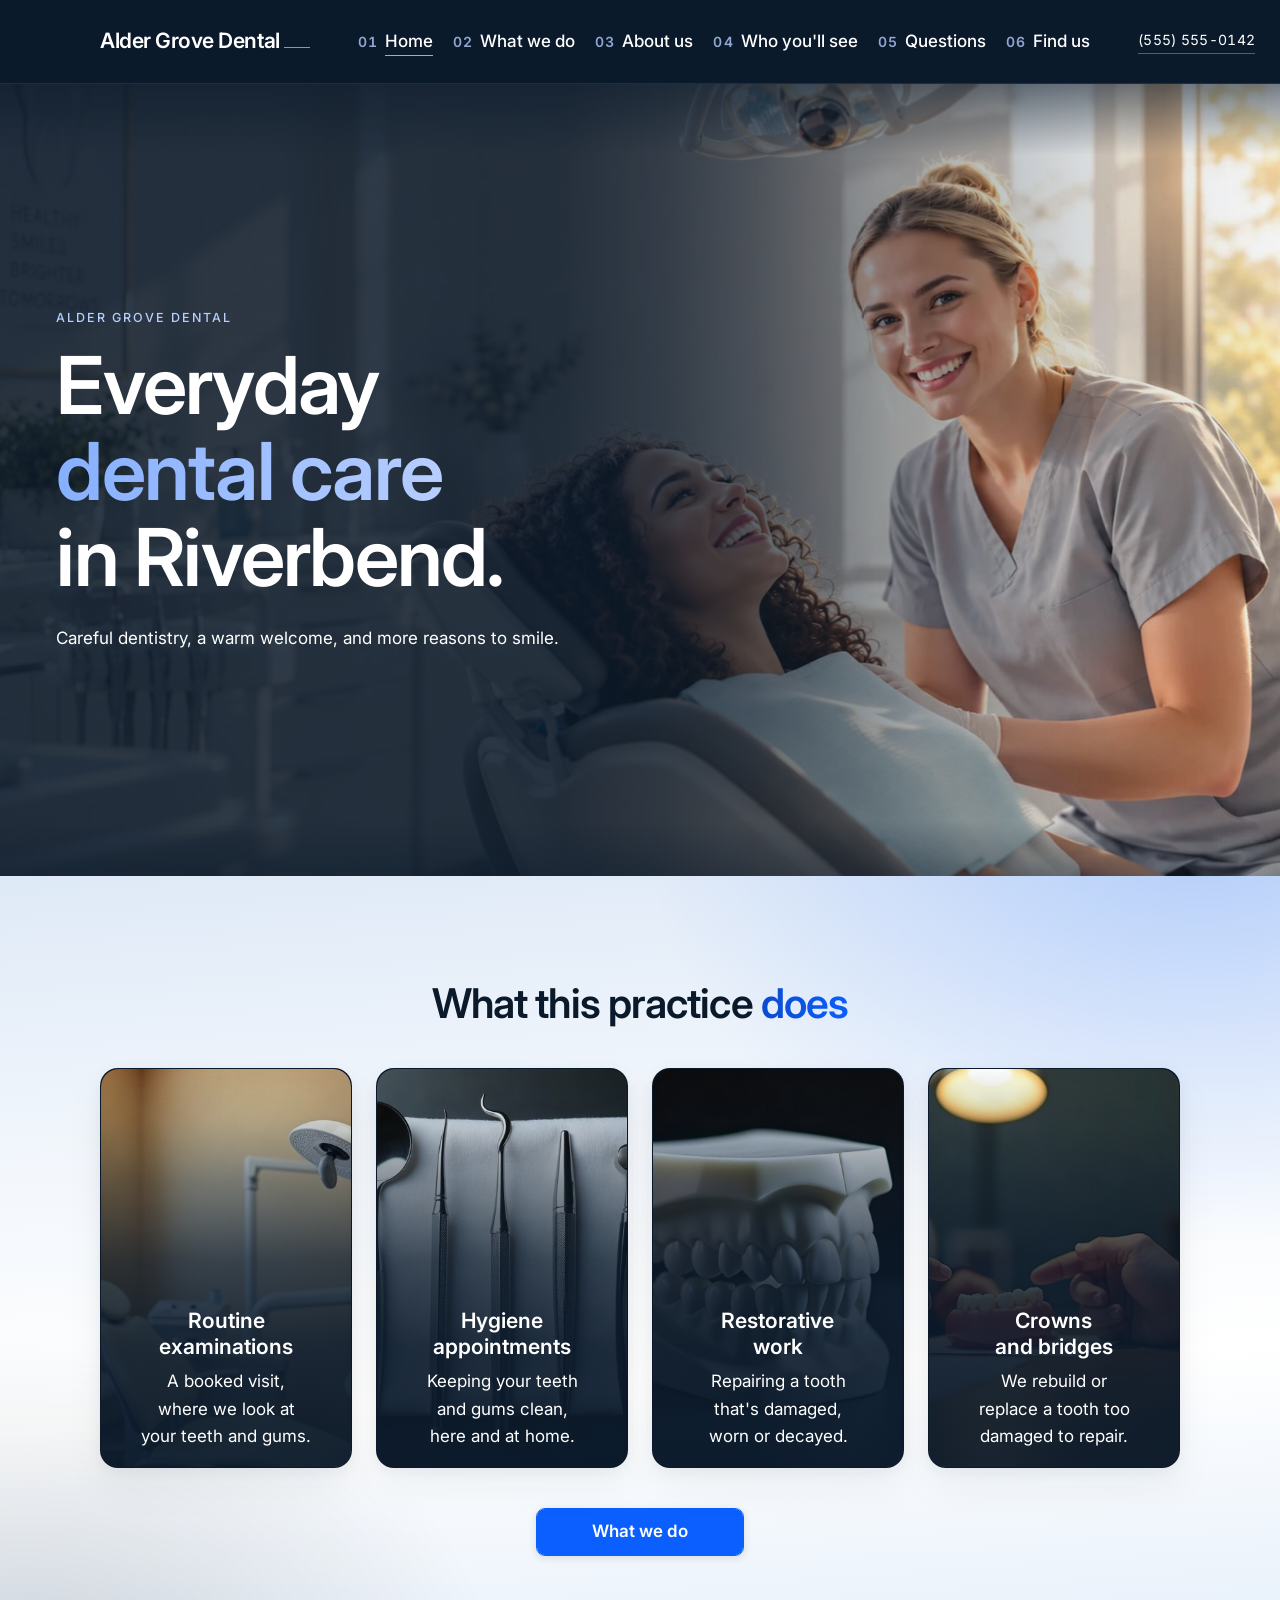
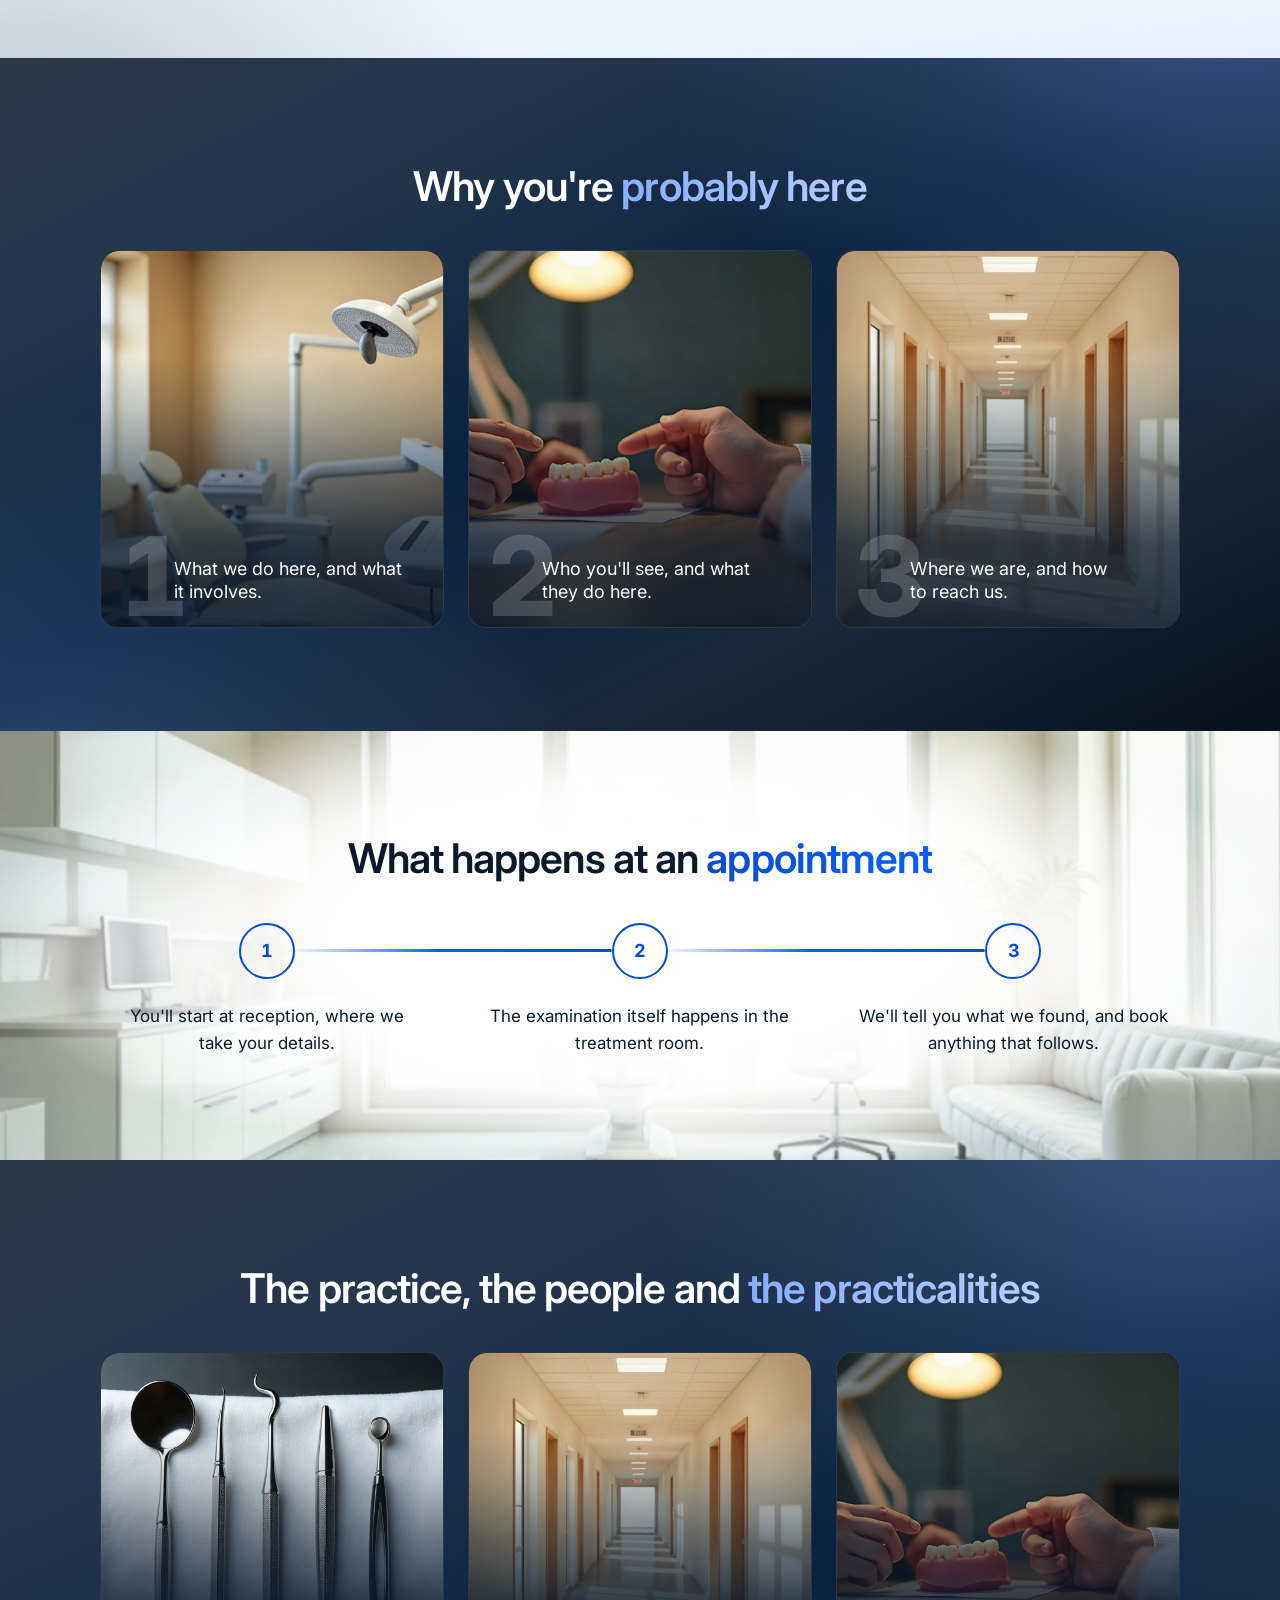
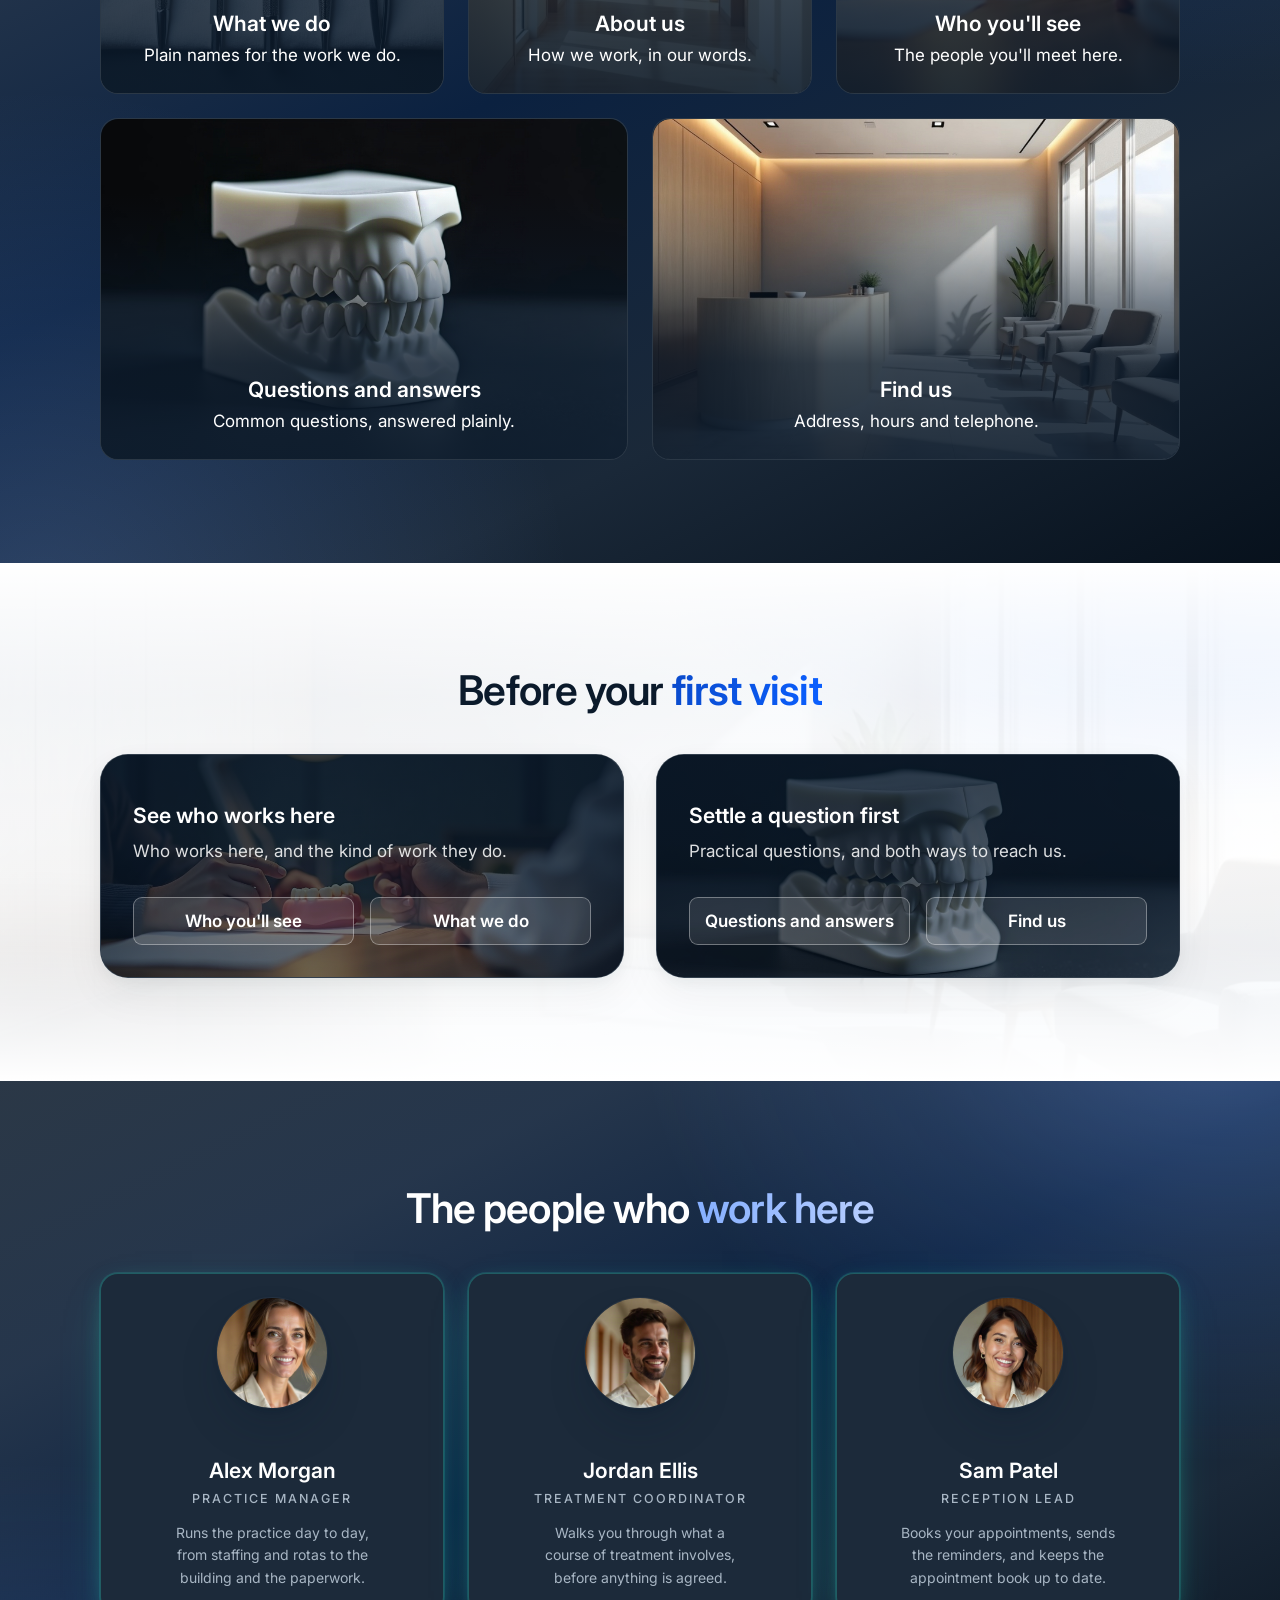
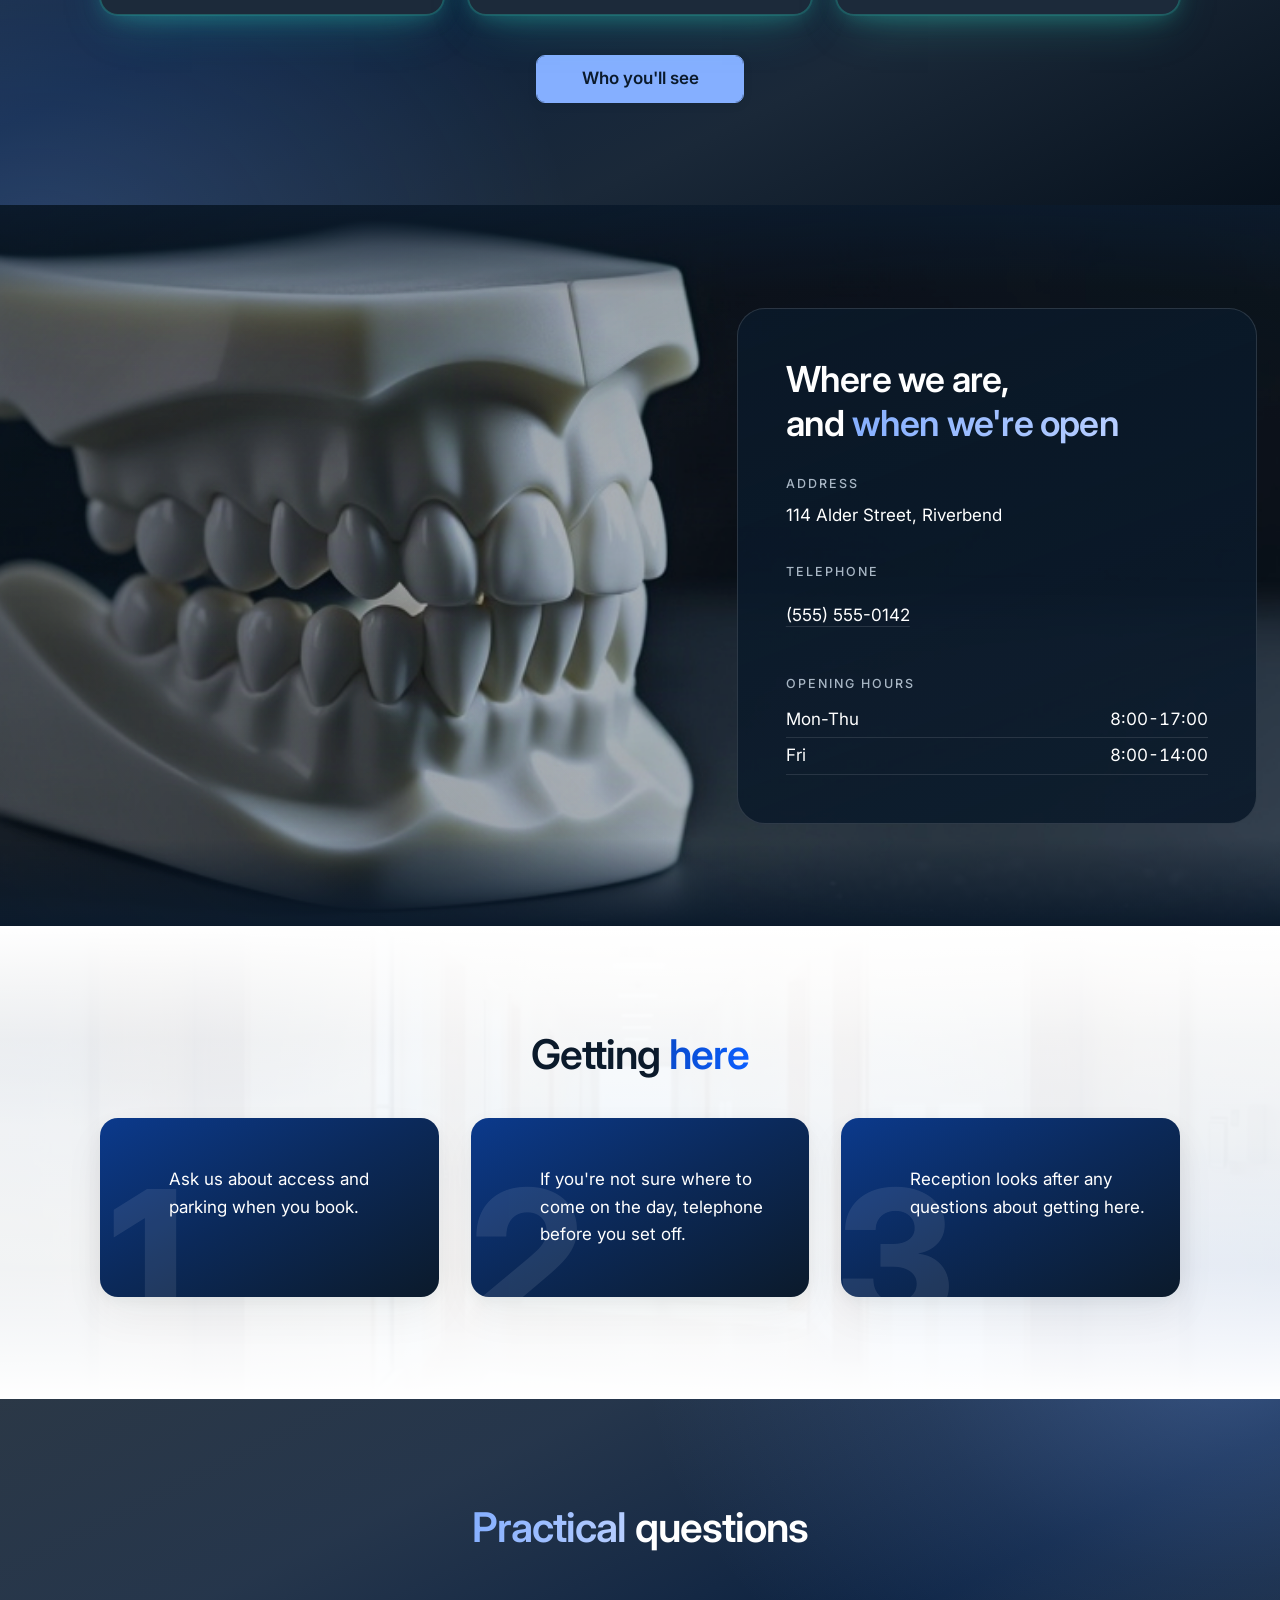
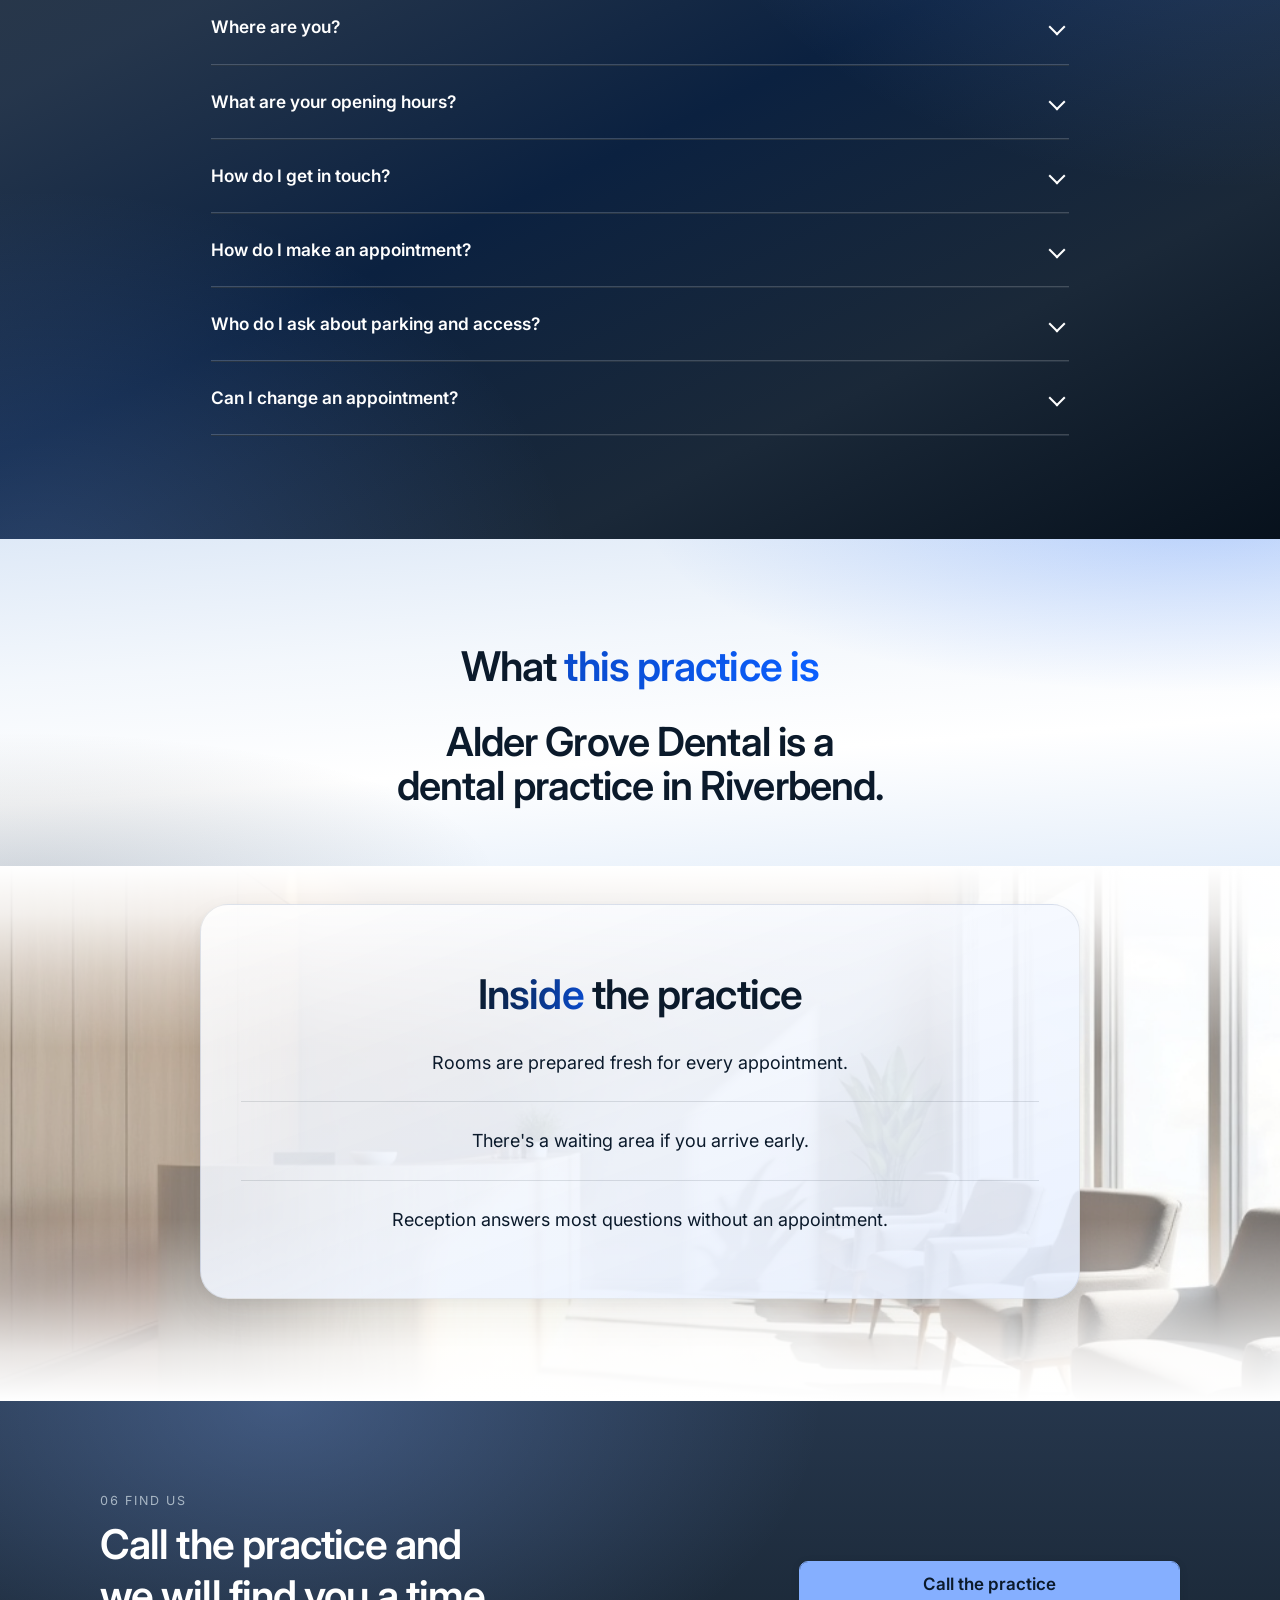
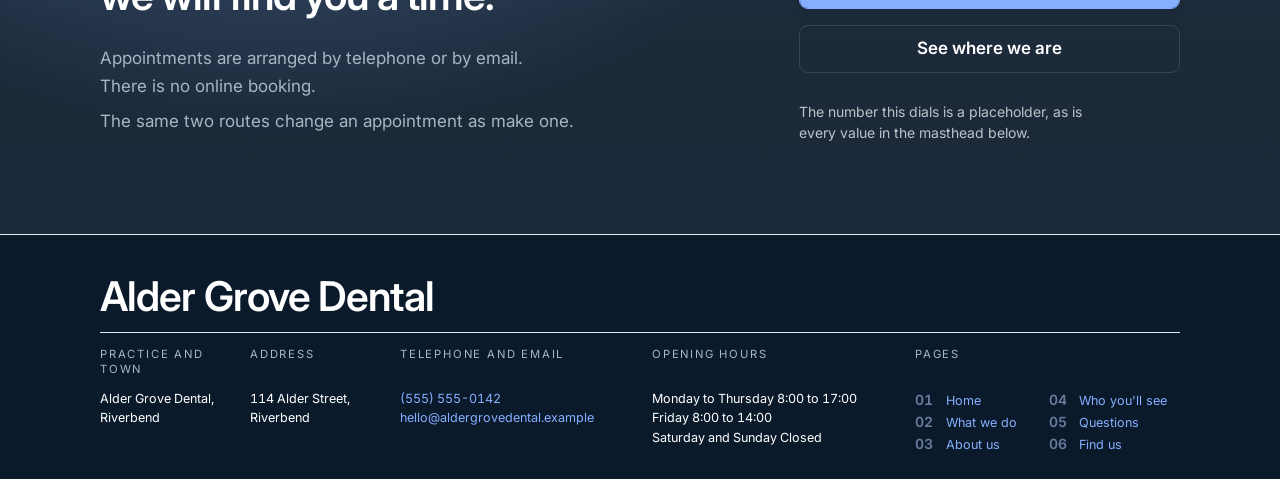
==== commit fdb50af6: "V3: owner revision batches 8-9, the global card rule, and a mobile pass Batches 8 and 9 (eight owner" ====
--- a/v3/index.html
+++ b/v3/index.html
@@ -16,7 +16,7 @@
   <link rel="stylesheet" href="design-system/stomatology-chrome.css?v=a64a15a1">
   <link rel="stylesheet" href="design-system/stomatology-structural.css?v=3252024a">
   <link rel="stylesheet" href="design-system/brand-card-standard.css?v=6e073ad8">
-<link rel="stylesheet" href="design-system/page-index.css?v=386ac8d3">
+<link rel="stylesheet" href="design-system/page-index.css?v=5e80cd49">
 </head>
 <body>
 <a class="cc-skip" href="#main">Skip to content</a>
@@ -214,7 +214,7 @@
             
             <h3 class="hp-service__name">Routine examinations</h3>
             
-            <p class="hp-service__line">A booked appointment, where we look at your <span class="hp-nb">teeth and gums</span>.</p>
+            <p class="hp-service__line">A booked visit, where we look at your teeth and gums.</p>
           </div>
         </li>
         <li class="hp-service hp-reveal" style="--hp-i:2">
@@ -247,7 +247,7 @@
             
             <h3 class="hp-service__name">Crowns and bridges</h3>
             
-            <p class="hp-service__line">We rebuild or replace a tooth that's <span class="hp-nb">too damaged</span> to repair.</p>
+            <p class="hp-service__line">We rebuild or replace a tooth too damaged to repair.</p>
           </div>
         </li>
       </ul>
@@ -280,7 +280,7 @@
           <div class="hp-find__body">
             
             
-            <p class="hp-find__line">What we do, and what <span class="hp-nb">it involves</span>.</p>
+            <p class="hp-find__line">What we do here, and what it involves.</p>
           </div>
         </li>
         <li class="hp-find hp-reveal" style="--hp-i:2">
@@ -390,7 +390,7 @@
             <span class="hp-cardscrim hp-cardscrim--route"></span>
             <div class="hp-route__body">
               <p class="hp-route__label">About us</p>
-              <p class="hp-route__line">How we work, in our <span class="hp-nb">own words</span>.</p>            </div>
+              <p class="hp-route__line">How we work, in our words.</p>            </div>
           </a>
         </li>
         <li class="hp-reveal" style="--hp-i:3">
@@ -467,7 +467,7 @@
           
           <p class="hp-flow__label">Settle a question first</p>
           
-          <p class="hp-flow__line">The practical questions, and both ways to reach us.</p>
+          <p class="hp-flow__line">Practical questions, and both ways to reach us.</p>
           <div class="hp-flow__steps">
             
             <a class="hp-go hp-go--quiet" href="faq.html">Questions and answers</a>
--- a/v3/design-system/page-index.css
+++ b/v3/design-system/page-index.css
@@ -4607,9 +4607,15 @@
    64 is given back to the floor: the sentence moves up 28px and the space below it
    grows from 40 to 68, so it reads as attached to its heading and clear of the
    seam. */
-#s11-stance-line .hp-stance{
-  margin-top: calc(-1 * var(--sp-5));
-}
+/* THE NEGATIVE PULL ON THE STANCE LINE IS WITHDRAWN. Batch 4 added margin-top:-32px to
+   close the gap under this heading while .hp-head still carried a 64px margin. Batch 9
+   brought that margin down to 44px site-wide, so the -32px is now pulling against a gap
+   that has already closed: measured at 375px the heading and the sentence OVERLAP, the h2
+   painting through "Alder Grove Dental is a dental practice in Riverbend" by 335x8px.
+   G-OVERLAP caught it.
+   THIS IS WHAT A MAGIC NUMBER COSTS when the thing it was calibrated against moves. The
+   shared reduction now does the job the negative margin was doing, so the negative margin
+   goes rather than being re-tuned to a second number that will drift the same way. */
 #s11-stance-line .hp-wrap{
   padding-bottom: clamp(44px, 4.6vw, 68px);
 }
@@ -5487,9 +5493,7 @@
    leaves 14px of margin. Padding stays identical across all four cards in the group, which
    is what the standing rule asks; it differs from the three-up rows on the other pages
    because a four-up row has less width to spend, not because it drifted. */
-#s4-ecosystem-block .hp-rails > li > .hp-rail{
-  padding-inline: var(--sp-4);
-}
+/* (the team-specific padding override is gone: the shared rule above now carries it) */
 /* every rail sentence on every page is one line now, so a two-line floor is dead space
    at the foot of every panel. Released globally rather than per page. */
 .hp-rails > li > .hp-rail .hp-rail__line{
@@ -5541,6 +5545,545 @@
 }
 
 
+/* ============================================================================
+   ============================================================================
+   PART 8 , the eighth batch: the rails at wide viewports, the hours plate's type,
+   and the About page's photographic band.
+   ============================================================================
+   ============================================================================ */
+
+
+/* ---- B8-1. THE RAILS WRAP ONLY ABOVE 1600, AND HERE IS WHY ---------------
+   "make all subtexts one liners so they are all aligned, align headlines and subtexts
+    across all boxes, move down the texts a little more"
+
+   MEASURED ACROSS FOUR WIDTHS, because one width is what let this ship in the first
+   place. The card and its content box are IDENTICAL at every viewport , the reading
+   measure is capped at 1080px, so the card is 317px and the box inside its padding is
+   251px at 1440, 1600, 1860 and 2200 alike. What is NOT identical is the type: the
+   sentence renders at 17px up to about 1600 and at 18px beyond it, because its size is
+   a vw clamp whose ceiling sits above the width at which the container stops growing.
+       @1440  box 251   sentences need 251 / 229 / 239  ->  1 / 1 / 1 lines
+       @1860  box 251   sentences need 266 / 243 / 253  ->  2 / 1 / 2 lines
+   Above 1600 the type outgrows a box that cannot follow it, two of the three sentences
+   wrap, and because this card's content is anchored to its floor the two that wrapped
+   push their headings 29px above the one that did not. The misalignment in the owner's
+   screenshot IS the wrap; it is not a second defect.
+   A vw CEILING ONLY MAKES SENSE WHILE THE CONTAINER IS STILL GROWING. Past 1080px of
+   measure it is a promise the layout cannot keep. Capped at 16px the longest sentence
+   needs about 236px in a 251px box , 15px of real margin, where at 17px it needed 251
+   in 251. That was not fitting; it was luck, and it ran out at 1860.
+   THIS ALSO ANSWERS "align headlines and subtexts" with no rule of its own: equal line
+   counts in a floor-anchored card put every heading and every sentence on one line. */
+.hp-rails > li > .hp-rail .hp-rail__line{
+  font-size: clamp(15px, 1.1vw, 16px);
+}
+
+/* 1b. AND THE TEXT MOVES DOWN. Measured: the copy ended 38px above the card floor, and
+   that 38px is the card's own bottom padding. It comes down to 16px, so the block sits
+   closer to the foot of the panel. The top padding is untouched, so the photograph
+   keeps its head room. */
+.hp-rails > li > .hp-rail{
+  padding-bottom: var(--sp-3);
+  /* AND THE INLINE PADDING COMES DOWN TO MATCH THE TEAM PAGE, which fixes two things at
+     once. Measured after capping the type: the longest sentence needed 237px in a 236px
+     box , it rendered on one line by a single pixel, which is the same luck that failed
+     at 1860 in the first place and is not a fix. At 24px of inline padding the box is
+     269px and the margin is a real 32.
+     It also UNIFIES the three copies of this section: the team page was already stepped to
+     24px in batch 7 to fit a four-up row, so services and FAQ were the odd ones out. One
+     padding value on all three is what "do not create a different variation" asks for. */
+  padding-inline: var(--sp-4);
+}
+
+
+/* ---- B8-2. THE HOURS PLATE, ONE SIZE FOR THE VALUES ----------------------
+   "make all text sizes here consistent, but keep alignment. The phone number looks too
+    big"
+   MEASURED, and the owner's eye is right to the pixel. Inside that box at 1440:
+       ADDRESS / TELEPHONE / OPENING HOURS   12.5px    (the label style)
+       114 Alder Street, Riverbend           17px
+       (555) 555-0142                        19.44px   <- the odd one out
+       Mon-Thu   8:00-17:00                  17px
+   Three of the four values sit at 17px and the telephone sits at 19.44, because .hp-tel
+   carries a size of its own from the component it was borrowed from. It is the only
+   thing in the box bigger than its neighbours, which is exactly what "looks too big"
+   describes.
+   WHAT "CONSISTENT" IS TAKEN TO MEAN, said plainly because it is a judgement rather
+   than a reading: the three VALUES become one size. The three LABELS stay at 12.5px,
+   because they are a different kind of thing , small caps naming the field rather than
+   stating it , and flattening them into the values would destroy the label/value
+   distinction the box is built on and with it the alignment the same instruction asks
+   to keep. If the labels were meant to grow too, that is one line and worth a word.
+   font-size:inherit rather than a number, so the value tracks its siblings at every
+   width instead of pinning a size that is right at 1440 and wrong at 1860. */
+#s8-location-and-hours .hp-tel,
+#s8-location-and-hours .hp-mail{
+  font-size: inherit;
+  line-height: inherit;
+}
+
+
+/* ---- B8-3. THE HEADING GAP, FIXED AS A CLASS RATHER THAN ONE AT A TIME ---
+   "can you identify very similar scenarios across the site for sections that look like
+    this, and fix huge gaps like this"
+
+   MEASURED EVERY HEADING ON THE SITE , all 35 of them across six pages , rather than
+   chasing the three the owner has now pointed at individually. It is ONE defect with
+   one cause: .hp-head carries margin-bottom:64px, which is a BAND rhythm value, and it
+   is spent unchanged in places that are not bands.
+   THE MEASUREMENT SPLITS CLEANLY INTO THREE, and only two of them are wrong:
+     1. HEADING INSIDE A BOUNDED PANEL , 67 / 67 / 64 / 64px on about s2, contact s4,
+        index s8 and index s12. Inside a plate, 64px of band rhythm is a hole. Three
+        other plates were already brought to 28px one at a time in earlier batches,
+        which is how it became obvious this wanted a rule instead of a list.
+     2. HEADING DIRECTLY ABOVE A PARAGRAPH , about s3 (67), faq s6 (67), services s5
+        (64), faq s7 (61), and services s2 / faq s4 at 129px where the head margin and
+        a panel's own top padding stack. A heading and the single sentence that explains
+        it are one unit; 64px reads as two.
+     3. HEADING ABOVE A CARD GRID , index s2/s3/s5/s7, services s3/s4, team s3/s4/s6,
+        faq s3/s5 and the rest, all at 64px. THIS ONE IS RIGHT AND IS LEFT ALONE. A row
+        of cards needs air above it, the owner has not objected to any of them, and
+        tightening them would make every page cramped to fix a problem they do not have.
+   So the rule is: TIGHT when the heading is inside a panel or immediately followed by a
+   paragraph or a panel; UNCHANGED when a card grid follows. :has() carries the second
+   half, and it is already used by this site's own timeline rules, so it is not a new
+   dependency.
+   The value is the one already approved on three plates in earlier batches, so nothing
+   that has been signed off moves. */
+.hp-plate .hp-head,
+.hp-panel .hp-head,
+.hp-head:has(+ p),
+.hp-head:has(+ .hp-panel){
+  margin-bottom: clamp(20px, 2.2vw, 28px);
+}
+
+/* 3a-ii. AND THE PANEL'S OWN INSET STOPS DOUBLING THE GAP. On services s2 and faq s4 the
+   next block is a bounded panel, so the reader sees the head margin PLUS the panel's top
+   padding , 129px measured. Halving the panel's top padding where it sits directly under
+   a heading leaves the panel its inset without paying for the same space twice. */
+.hp-head + .hp-panel{
+  padding-top: var(--sp-5);
+}
+
+/* 3b. THE WHITE GLOW IS .hp-photo__edge AND IT COMES OFF. Measured, it paints solid
+   white at 0%, 82% white at 9% and 42% white at 20%, mirrored at the bottom , which on
+   a band this height is the top and bottom fifths washed out before the veil is applied
+   at all. That is the glow the owner is pointing at. Removed rather than reduced,
+   because "remove" is what was asked and because the plate carries its own ground so
+   nothing depends on it for legibility. */
+#s2-company-story .hp-photo__edge{
+  background-image: none;
+}
+
+/* 3c. THIRTY PER CENT MORE OF THE PICTURE, arrived at rather than eyeballed. The image's
+   own opacity is 1 and the flat veil over it is 30% white, so the photograph was
+   reading at about seven tenths. Thirty per cent more of that is 0.70 x 1.3 = 0.91, so
+   the veil goes to 9%.
+   THE TEXT IS UNAFFECTED BY CONSTRUCTION, not by luck: the paragraph sits on
+   .hp-plate--paper, which carries its own 86% white ground and its own shadow. Both
+   layers changed here are BEHIND that plate and never under the type. Contrast on this
+   band is re-measured afterwards regardless. */
+#s2-company-story .hp-photo__scrim{
+  background-color: color-mix(in srgb, var(--ds-bg-surface) 9%, transparent);
+}
+
+
+/* ============================================================================
+   ============================================================================
+   PART 9 , the ninth batch: the band heading gap, "What we keep to" as option A,
+   and the team page's photographic band.
+   ============================================================================
+   ============================================================================ */
+
+
+/* ---- B9-1. THE BAND HEADING GAP COMES DOWN TOO --------------------------
+   Batch 8 measured all 35 headings and split them three ways, then fixed two: headings
+   inside a panel, and headings directly above a paragraph. The third class , a heading
+   above a CARD GRID , was left at 64px on the reasoning that a row of cards wants air
+   above it and the owner had not objected to any of the twenty-one.
+   THE OWNER HAS NOW OBJECTED TO ONE OF THEM, so the reasoning was wrong. "What we keep
+   to" is a heading above a card grid and its 90px of gap was the complaint. Rather than
+   scope an exception to that one section , which is how this defect grew into
+   thirty-five instances in the first place , the whole class comes down: from 64px to
+   about 44. Card rows keep meaningfully more air than panels and paragraphs get, which
+   was the true part of the original reasoning; they just no longer get half again as
+   much as they need.
+   The owner saw this value rendered in all four layout previews before choosing, so it
+   is approved rather than assumed. */
+.hp-head{
+  margin-bottom: clamp(28px, 3vw, 44px);
+}
+
+
+/* ---- B9-2. "WHAT WE KEEP TO", OPTION A ----------------------------------
+   Chosen from four rendered options: three across, the big low-opacity numeral behind
+   each statement, text left-aligned.
+   THE NUMERAL IS A COUNTER, NOT AN ELEMENT. Three <span>s would be three new nodes in
+   an owner-approved band; a counter is none, and it renumbers itself if a statement is
+   ever added or removed. This is the same mechanism band 3 of the home page already
+   uses, which is the pattern this option was chosen to echo.
+   PAINTED AT z-index -1 INSIDE THE CARD'S OWN ISOLATED STACKING CONTEXT, so it sits
+   behind the sentence and cannot escape the card. --ds-primary-deep at 10% rather than
+   the home page's white-on-dark, because this card is white: the same treatment needs
+   the opposite ink to be the same idea. */
+.hp-values{
+  counter-reset: v9-value;
+}
+.hp-values > .hp-value{
+  counter-increment: v9-value;
+  position:relative;
+  isolation:isolate;
+  overflow:hidden;
+  text-align:left;
+}
+.hp-values > .hp-value::before{
+  content: counter(v9-value);
+  position:absolute;
+  left:-4px;
+  bottom:-.16em;
+  z-index:-1;
+  font-family: var(--ds-font-display);
+  font-size: clamp(96px, 9vw, 132px);
+  line-height:.76;
+  font-weight:800;
+  letter-spacing:-.04em;
+  color: var(--ds-primary-deep);
+  opacity:.10;
+  font-variant-numeric: tabular-nums;
+  pointer-events:none;
+}
+.hp-values > .hp-value .hp-value__line{
+  text-align:left;
+  margin-inline:0;
+  padding-left: clamp(30px, 3vw, 44px);
+}
+
+/* 2b. THE BAND'S PHOTOGRAPH. The owner: "replace the main bg into an image of dentists
+   doing their job. do not show the faces. light morning atmosphere. keep the text
+   readable."
+   .hp-clinic IS ALREADY THIS BAND'S GROUND, so the picture is swapped rather than a new
+   mechanism added: the shared treatment paints the photograph at a low alpha under a
+   radial white pool, which is exactly the "keep the text readable" half of the
+   instruction and is the same pool four other sections use.
+   THE PICTURE WAS CHOSEN AGAINST THE BRIEF, NOT BY SCORE. Two candidates were rendered;
+   the automatic pick preferred the other one on a quiet-left/busy-right measure, which
+   is the right test for a HERO and the wrong one for a background. Looked at, the one
+   installed is the only one of the two that actually satisfies "do not show the faces":
+   both clinicians are seen from behind and in profile with their heads down and masked.
+   The other showed both faces. The measurement answered a question this band was not
+   asking; the brief decided it.
+
+   WRITTEN AS A LITERAL url() ON A CLASS, NOT AS THE CUSTOM PROPERTY, and that is the
+   whole point of the rewrite rather than a style preference. Batch 9 removed this
+   band's route card, which was the "blue box with image" the owner asked to delete, and
+   that card's <img> was the only imagery verify-section-visual-rhythm could SEE on this
+   page. The band did not lose its picture , it has this photograph , but the picture
+   arrived through `--hp-clinic-img` consumed by `background-image:var(...)` two
+   stylesheets away, and the gate reads source text rather than resolving variables, so
+   it counted About at 2/5 sections with imagery and refused every further edit to the
+   page. The gate was RIGHT to refuse on what it could read and WRONG about the render.
+   Declaring the same file as a literal url() on `.team-values` closes that gap in the
+   honest direction: the source now states the fact the browser was already painting.
+   The path is unchanged and still resolves from _design/ (the sheet that consumes it),
+   not from pages/ , the resolution trap this file documents in Part 3. */
+.team-values .hp-clinic::before{
+  background-image: url("../assets/about-values-chairside-v9.jpg");
+}
+
+
+/* ---- B9-3. "WHO YOU WILL BE DEALING WITH", THE TEAM BAND ----------------
+   "remove the gradients on the top and bottom here. add a center white gradient
+    instead. also remove the lines here, make them vertical lines on the left sides of
+    the text chunks here."
+
+   3a. THE TOP AND BOTTOM BANDS BECOME A CENTRE POOL. .hp-photo__edge was painting solid
+   --ds-bg-surface at both ends of the band and fading to clear in the middle , the
+   inverse of what this band wants, because the reading happens in the middle. One
+   radial replaces the two linears: white where the plate sits, clearing toward the
+   edges, so the photograph is strongest exactly where there is nothing on top of it. */
+#s2-persona-pillars .hp-photo__edge{
+  background-image: radial-gradient(ellipse 64% 72% at 50% 50%,
+    var(--ds-bg-surface)                                        0%,
+    color-mix(in srgb, var(--ds-bg-surface) 84%, transparent)   42%,
+    color-mix(in srgb, var(--ds-bg-surface) 40%, transparent)   72%,
+    transparent                                                100%);
+}
+
+/* 3b. THE RULE TURNS NINETY DEGREES. .hp-pillar carries border-top:2px, which is the
+   horizontal line above each label. It becomes a left border on the same weight and
+   colour, with the padding moving from the top to the inline start so the text clears
+   it. Three vertical rules down the left of three text chunks, which is what was asked,
+   and it costs no new element and no new colour. */
+.hp-pillars > .hp-pillar{
+  border-top: 0;
+  padding-top: 0;
+  border-left: 2px solid var(--ds-ink-soft);
+  padding-left: var(--sp-4);
+}
+
+
+/* ---- B9-4. THE FOOTER: TWO ALIGNMENTS -----------------------------------
+   "Adjust alignment of lefts here like the practice and town, and the address. then
+    lessen the spaces between the pages list, make consistent with the others"
+
+   4a. WHY COLUMN ONE SITS LOWER, MEASURED. Four of the five labels take one line and
+   "Practice and town" takes two, so its value starts at y=4330 where the other four
+   start at 4324. Six pixels, and it is exactly the pair the owner has boxed.
+   BATCH 6 ALREADY RESERVED TWO LINES FOR EVERY LABEL and it did not hold, because the
+   reservation was written as min-height:calc(2em * 1.35) while the label's line-height
+   was left to inherit. If the inherited line-height is anything above 1.35 then two
+   rendered lines are TALLER than the two reserved, the reservation stops reserving and
+   the taller label pushes its own value down. Pinning line-height to the same 1.35 the
+   reservation assumes is what makes the arithmetic true.
+   NOWRAP IS NOT THE FIX HERE, and it is worth saying why since it is the obvious one.
+   At 1440 the label needs 137px in a 145px track and would fit; at 1280 it needs the
+   same 137 in a 126px track and would overflow into its neighbour , which is the exact
+   collision batch 6 had to undo. A reservation works at every width; nowrap works at
+   one. */
+.cc-mast__k{
+  line-height: 1.35;
+}
+
+/* 4b. THE PAGE LIST JOINS THE RHYTHM OF THE COLUMNS BESIDE IT. Measured: the four value
+   columns run a 19px line step and the page list runs 34px , a 21.9px row plus a 12px
+   row-gap. Dropping the row-gap puts the links on the same 19px step as the opening
+   hours next to them, which is the "consistent with the others" asked for.
+   THE HIT AREA IS KEPT, and this is the part worth not losing. On a 19px rhythm the
+   anchors would be 19px tall, under the 24px pointer-target guidance. Padding grows the
+   hit box and an equal negative margin cancels its effect on layout, so the target is
+   about 25px while the baselines still sit on 19. The rhythm is what a reader sees; the
+   target is what a thumb needs, and they do not have to be the same number. */
+.cc-mast__list{
+  row-gap: 0;
+}
+/* THE HIT-AREA TRICK IS WITHDRAWN, and it was WRONG rather than merely unnecessary.
+   padding-block:3px with margin-block:-3px grows each anchor box by 6px and then cancels
+   the layout effect , which is exactly what it was written to do, and it means every link
+   box now OVERLAPS its neighbour by 6px. G-OVERLAP caught it on all six pages: "Home"
+   overlaps "What we do", "What we do" overlaps "About us", and so on down the list, 22% of
+   the smaller box each time. That is not a gate being fussy , overlapping anchor boxes
+   mean a click near a boundary can land on the wrong link.
+   THE RHYTHM WAS NEVER COMING FROM THAT RULE. With row-gap:0 the step is the anchor's own
+   22px line box with or without the padding, so removing it costs nothing a reader sees.
+   WHAT IT DOES COST IS THE HIT AREA: these footer links are about 22px tall against the
+   24px pointer-target guidance. That is a real if small accessibility shortfall, recorded
+   here rather than hidden. Buying it back honestly means a taller row, which is the
+   opposite of the instruction this rule was answering, so it is the owner's call. */
+
+
+/* ====================================================================================
+   PART 10 - THE GLOBAL CARD RULE, SWEPT ACROSS THE LADDER RATHER THAN AT ONE WIDTH
+   ====================================================================================
+   The owner's standing instruction from batch 7: "Do this automatically whenever you
+   encounter a group of cards. I do not want to repeat this instruction for every
+   section." Every fix in this part came out of running that rule as a MEASUREMENT over
+   all 16 card groups on all six pages at 1440, 1200 and 1024 , not from looking at one
+   screenshot at one width.
+   THE SWEEP IS THE POINT. At 1440 exactly one group was inconsistent. At 1200 three
+   were. At 1024 five were, and they were mostly DIFFERENT groups. A rule checked at a
+   single width would have reported the site clean and been wrong at both of the other
+   two, which is the same "green at one width, shipped at all" mistake this file already
+   records four times in Parts 4 and 8. Eight of the nine fixes were copy edits and live
+   in the page sources; the one below could not be, and this says why.
+
+   THE FOURTH SERVICE HEADING. "Crowns and bridges" sets to two lines at 1440 and to ONE
+   at 1200, while its three neighbours stay at two, so the group reads level on a large
+   screen and stepped on a laptop. That looks backwards , a narrower viewport fitting
+   MORE on a line , and the reason is that the headings are vw-clamped: at 1200 the type
+   is smaller, and the phrase that needed two lines at 202px now fits 200px. Copy cannot
+   fix this. Any wording short enough to sit on one line at 1440 would still be one line
+   at 1200, and any wording long enough to wrap at 1200 would run to three at 1440.
+   So it takes the same device card 3 already uses , a capped MEASURE, not a <br>, so the
+   swap slot underneath still holds a plain replaceable phrase. 78% was chosen by
+   measurement over 62 / 70 / 78 / 86: 62% is the value card 3 carries and it pushes this
+   heading to THREE lines at 1440 and 1100, whereas 78% holds [2,2,2,2] at 1440, 1279,
+   1200 and 1100 and leaves the 1024 two-up grid untouched at [1,1,1,1]. Copying card 3's
+   number without re-measuring would have traded one uneven row for a worse one. */
+#s2-services-preview .hp-services > li:nth-child(4) .hp-service__name,
+#s3-sub-area-blocks  .hp-services > li:nth-child(4) .hp-service__name{
+  max-width: 78%;
+  margin-inline: auto;
+}
+
+
+/* ====================================================================================
+   PART 11 - THE PHONE. "optimize the whole site for mobile. ensure proper alignments,
+   paddings, spacings, text cuts."
+   ====================================================================================
+   MEASURED FIRST, on six pages at 320/360/375/390/414/430, then triaged, because the raw
+   count was misleading: 159 of the 339 findings were images "past the viewport", and every
+   one of them is clipped by .hp-photo{overflow-x:hidden} with document.scrollWidth equal to
+   the viewport on all six pages. Nothing scrolls sideways. Those were my probe, not the
+   site, and none of them is fixed below.
+   What remained had two systemic causes and a short tail. Both causes are the same shape:
+   a desktop value that no media query ever revisits. */
+
+
+/* ---- 11.1. THE VERTICAL RHYTHM LADDER WAS DEAD, AND HAD BEEN SINCE V2 -----------
+   The approved sheet steps --hp-py down the ladder: 96 -> 72 -> 56 -> 40 as the viewport
+   narrows, and brand-card-standard repeats the same steps. v2-refinements then sets
+        :root{ --hp-py: clamp(64px, 8vw, 112px); }
+   with no media query at all. v2 loads after both, and a media query adds no specificity,
+   so that one line overrides every mobile step in both sheets. At 390px the clamp resolves
+   to its 64px FLOOR (8vw is 31px there), which is why every band on every page measured
+   64px of padding above and below its content instead of the 40px the ladder asked for.
+   The ladder was not wrong; it was unreachable.
+   Restated here, in the last sheet, so it actually applies. This is ~48px back per band,
+   and on the home page's twelve bands that is roughly 570px of dead height removed. */
+@media (max-width:768px){
+  :root{ --hp-py: 48px; }
+}
+@media (max-width:430px){
+  :root{ --hp-py: 40px; }
+}
+
+
+/* ---- 11.2. THE HERO COPY COLUMN WAS STILL HALF THE SCREEN ON A PHONE ------------
+   .hp-band--hero .hp-textzone carries max-width:min(660px, 48vw) and a 3.6vw left offset.
+   Those are the two halves of a side-by-side hero: copy on the left, photograph breathing
+   on the right. Below the point where the photo stops sitting BESIDE the text and becomes a
+   full-bleed ground BEHIND it, both halves stop being design and start being damage.
+   MEASURED at 390px: the zone is 187px wide inside a 350px column. The headline does not
+   fit and overflows its own box on ALL SIX PAGES - to x=292 on home, x=367 on the team page
+   in a 390px viewport. At 320 and 360 that overflow leaves the screen entirely, which is the
+   "text cuts" in the instruction: "at Alder Grove Dental" was 45px off-screen at 320.
+   It also produced the exact break the A11 note predicted and only fixed above 1101px,
+   "Everyday / dental care / in / Riverbend." with one word stranded on its own line.
+   And it was the biggest single source of ragged alignment: the 3.6vw offset put the hero
+   copy at x=34 while every other block on the page starts at the 20px gutter.
+   Full measure, no offset. Desktop is untouched - the A12/A11 rules above are scoped to
+   min-width:1101px and this is scoped to max-width:768px, so they never meet. */
+@media (max-width:768px){
+  .hp-band--hero .hp-textzone{
+    max-width: 100%;
+    margin-left: 0;
+  }
+}
+
+
+/* ---- 11.3. A PHRASE THAT CANNOT BREAK MUST STILL BE ABLE TO BREAK ---------------
+   .hp-nb and .hp-key are white-space:nowrap. They exist to stop an ugly break in a headline
+   at desktop widths, and they earn that. On a 320px screen the same rule sends "at Alder
+   Grove Dental" (334px) and "Alder Grove Dental" (296px) straight off the edge, because a
+   nowrap run simply cannot be laid out inside 280px of content.
+   An awkward line break is a blemish. Text that leaves the screen is a defect. Below 560
+   the blemish wins.
+   box-decoration-break:clone is included deliberately: .hp-key paints its colour through
+   background-clip:text, and an inline that wraps without it gets ONE gradient box stretched
+   across both fragments, so the second line comes out a different colour from the first. */
+@media (max-width:560px){
+  .hp-nb,
+  .hp-key{
+    white-space: normal;
+    -webkit-box-decoration-break: clone;
+            box-decoration-break: clone;
+  }
+}
+
+
+/* ---- 11.4. ONE INTERIOR PADDING FOR CARDS, INSTEAD OF SIX -----------------------
+   Measured at 390px, the left edge of body text on the home page sat at SIX different
+   values: 20 (the gutter), 34 (hero), 53, 61, 76 and 80. Every one above 20 is a card's own
+   interior padding, carried down from desktop unchanged:
+       .hp-rail 24   .hp-ask 24   .hp-flow 32   .hp-value 32   .hp-plate 40   .hp-note 56
+   and two that COMPOUND, which is why the tail is so far out: .hp-find 24 + .hp-find__body
+   35 = 59, and .hp-pillar 24 nested inside .hp-plate--paper 24 = 48.
+   A 56px inset inside a 350px card spends a third of the width on air and leaves a 238px
+   measure for the sentence. The number that is right on a 1440px screen is not the number
+   that is right on a phone, and nothing ever restated it.
+   24px everywhere, which is the value the rails and the ask cards already use and the only
+   one of the six that measured well. Text now starts at 20 (page) or 44 (inside any card),
+   and those are the only two values on the page. */
+@media (max-width:560px){
+  .hp-flow,
+  .hp-note,
+  .hp-value,
+  .hp-plate{
+    padding: var(--sp-4);
+  }
+  /* the two compounding cases: the inner box keeps the padding, the outer one stops
+     charging for it a second time. */
+  .hp-find__body{ padding-inline: 0; }
+  #s2-persona-pillars .hp-plate{ padding-inline: 0; }
+  #s2-persona-pillars .hp-pillar{ padding-left: var(--sp-4); }
+}
+
+
+/* ---- 11.5. THE TELEPHONE AND EMAIL LINKS ARE 20px TALL -------------------------
+   Against the 24px pointer-target guidance, and on a phone these two are the links most
+   likely to be tapped in a hurry. 3px of padding on each side buys the height.
+   NO NEGATIVE MARGIN THIS TIME. Batch 9 bought hit area exactly this way in the footer and
+   the cancelling margin made every link box overlap its neighbour by 6px, which G-OVERLAP
+   caught on all six pages. Here the row is simply allowed to get taller. */
+@media (max-width:768px){
+  .hp-tel,
+  .hp-mail{
+    display: inline-block;
+    padding-block: 3px;
+  }
+}
+
+
+/* ---- 11.6. THREE CORRECTIONS TO 11.4, FOUND BY RE-MEASURING --------------------
+   The re-audit says 11.1-11.5 worked: text leaving the screen 4 -> 0, nowrap runs wider
+   than their parent 46 -> 0, tap targets under 24px 12 -> 0, glyphs outside their own box
+   40 -> 3, and the home page's SIX left-edge clusters down to three. What follows is the
+   remainder, and two of the three are mine.
+
+   (a) TWO OF THE PADDING RULES IN 11.4 NEVER APPLIED. `.hp-note` measured 76px and
+   `.hp-value__line` 82px after the change, exactly as before it. Both lost on specificity,
+   which this file has now recorded four times: `#s9-compare-teaser .hp-note` is (1,1,0) and
+   `.hp-values > .hp-value` is (0,2,0), against the bare (0,1,0) class selectors I wrote.
+   Restated at matching weight.
+   AND THEY ARE NOT SIMPLY FLATTENED TO 24, because re-reading them showed the padding is
+   not stray desktop spacing at all: both cards carry a large numeral watermark behind the
+   text, and the left inset is the reservation that keeps the words off it. That is the
+   Option A treatment the owner picked. Flattening it would have "fixed" an alignment number
+   by deleting a design decision. Instead the two are brought into agreement with EACH OTHER
+   at 64px, so the page reads with three deliberate left positions - 20 page, 44 card, 64
+   numeral card - instead of six accidental ones.
+
+   (b) THE DISPLAY FACE HAS NO FLOOR LOW ENOUGH FOR A 320px SCREEN. --hp-fs-display is
+   clamp(50px, 6.24vw, 86px) and --hp-fs-h2 is clamp(30px, 3.2vw, 44px), so at 320 both sit
+   on their FLOOR: 6.24vw is 20px there, and the clamp refuses to go below 50. A 50px face in
+   the 232px measure a padded card leaves is about five characters a line, which is what the
+   last three "glyphs outside their box" findings are - 16 to 23px of overflow on the contact
+   headline and two section headings, all three at 320 and nowhere else.
+   A clamp's floor is a promise that the type will never get smaller, and on the narrowest
+   phone that promise is the bug. One step down below 360. */
+@media (max-width:560px){
+  #s9-compare-teaser .hp-note{
+    padding: var(--sp-4) var(--sp-4) var(--sp-4) 44px;
+  }
+  .hp-values > .hp-value{
+    padding: var(--sp-4);
+  }
+  .hp-values > .hp-value .hp-value__line{
+    padding-left: 20px;
+  }
+}
+@media (max-width:360px){
+  :root{
+    --hp-fs-display: clamp(38px, 12vw, 44px);
+    --hp-fs-h2:      clamp(26px, 8.4vw, 30px);
+  }
+}
+
+
+/* ---- 11.7. THE PANEL'S OWN PADDING, AND WHAT THE GAP PROBE WAS ACTUALLY SEEING --
+   The audit reported a 57px "heading gap" on two sections at 320. Measured properly it is
+   not one gap but two things stacked: 24px of real space under the heading, plus the 32px
+   top padding of the .hp-panel that follows. The probe measures glyph to glyph, so a card's
+   interior padding reads to it as heading space. That is the probe being imprecise, not the
+   page being wrong, and it is recorded here so the number is not "fixed" twice.
+   The panel is still brought onto the 24px mobile card scale with everything else in 11.4,
+   because being the last component on a different number is its own small inconsistency. */
+@media (max-width:560px){
+  .hp-panel{ padding: var(--sp-4); }
+}
+
+
 /* ---- per-page tail, generated: this page is nav item 1 of 6 (index) ---- */
 .cc-nav > .cc-nav__item:nth-child(1) > .cc-link .cc-link__label::after{
   transform:scaleX(1);
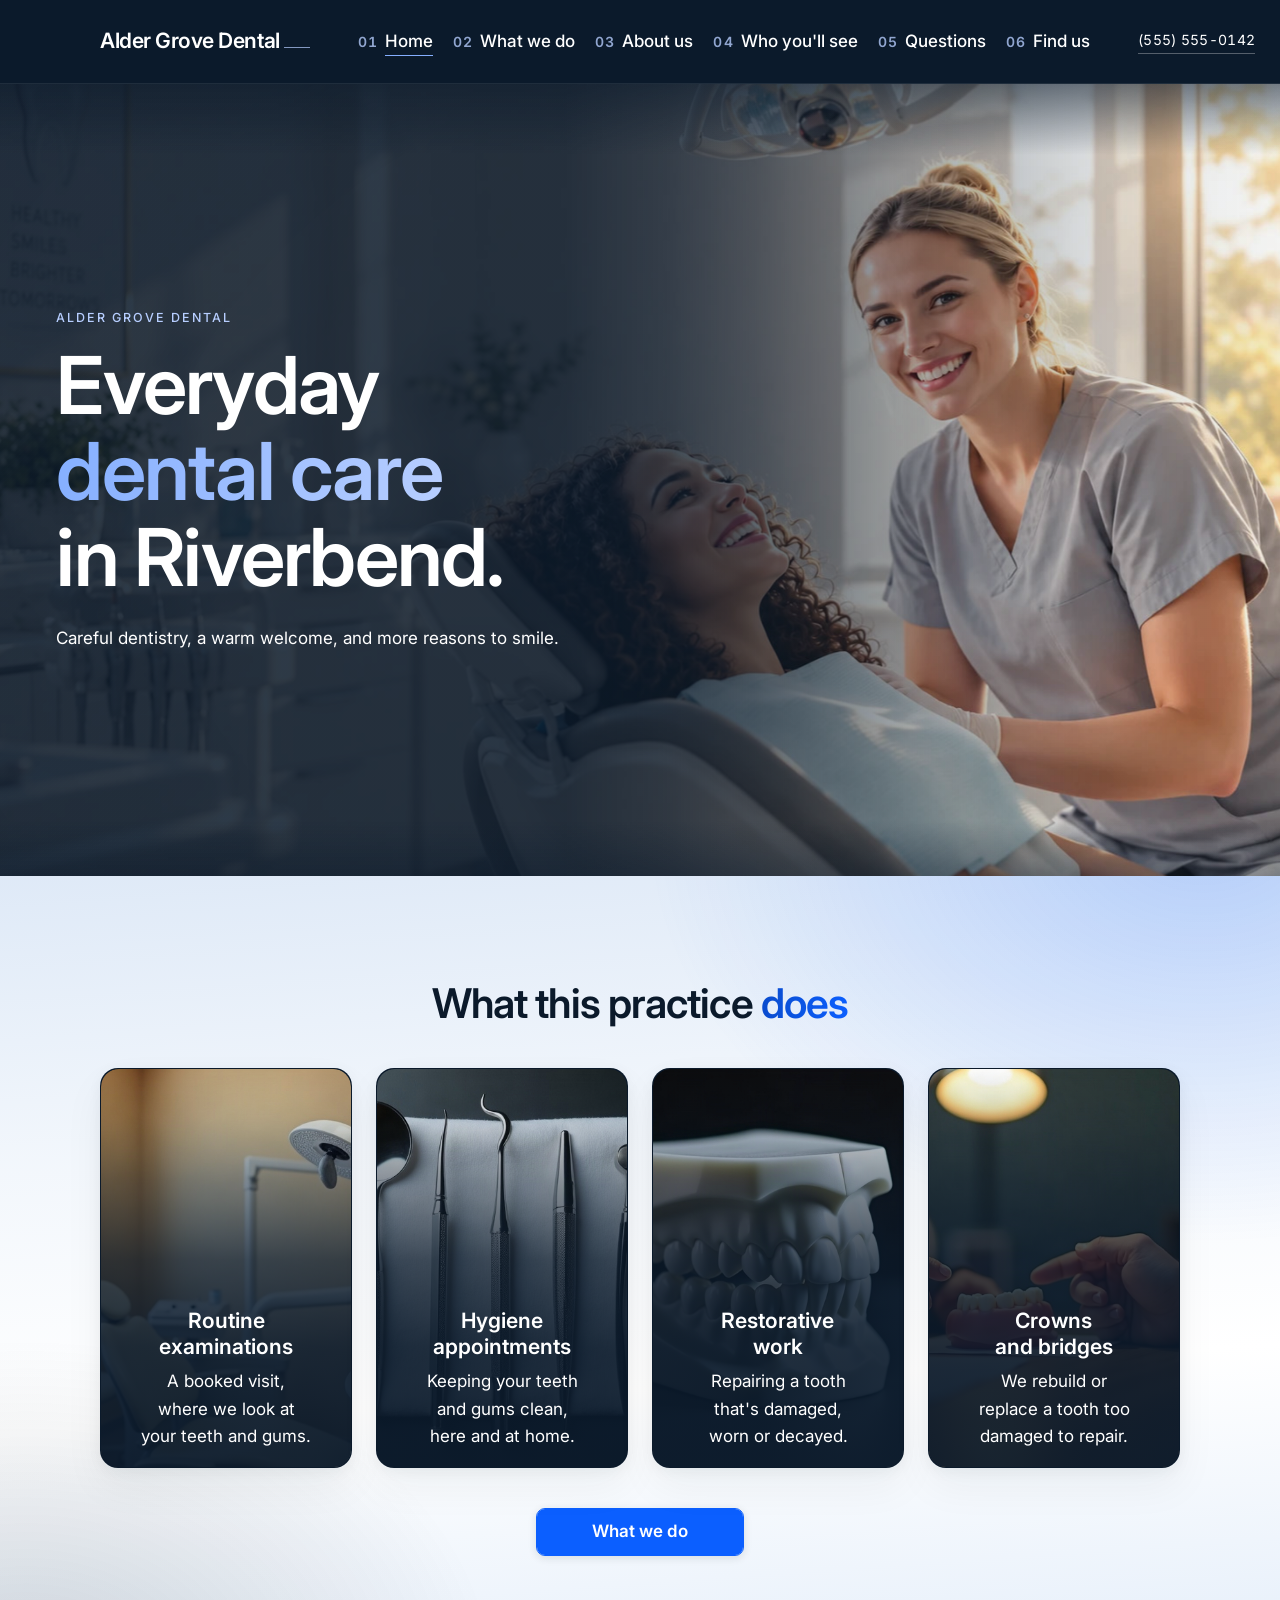
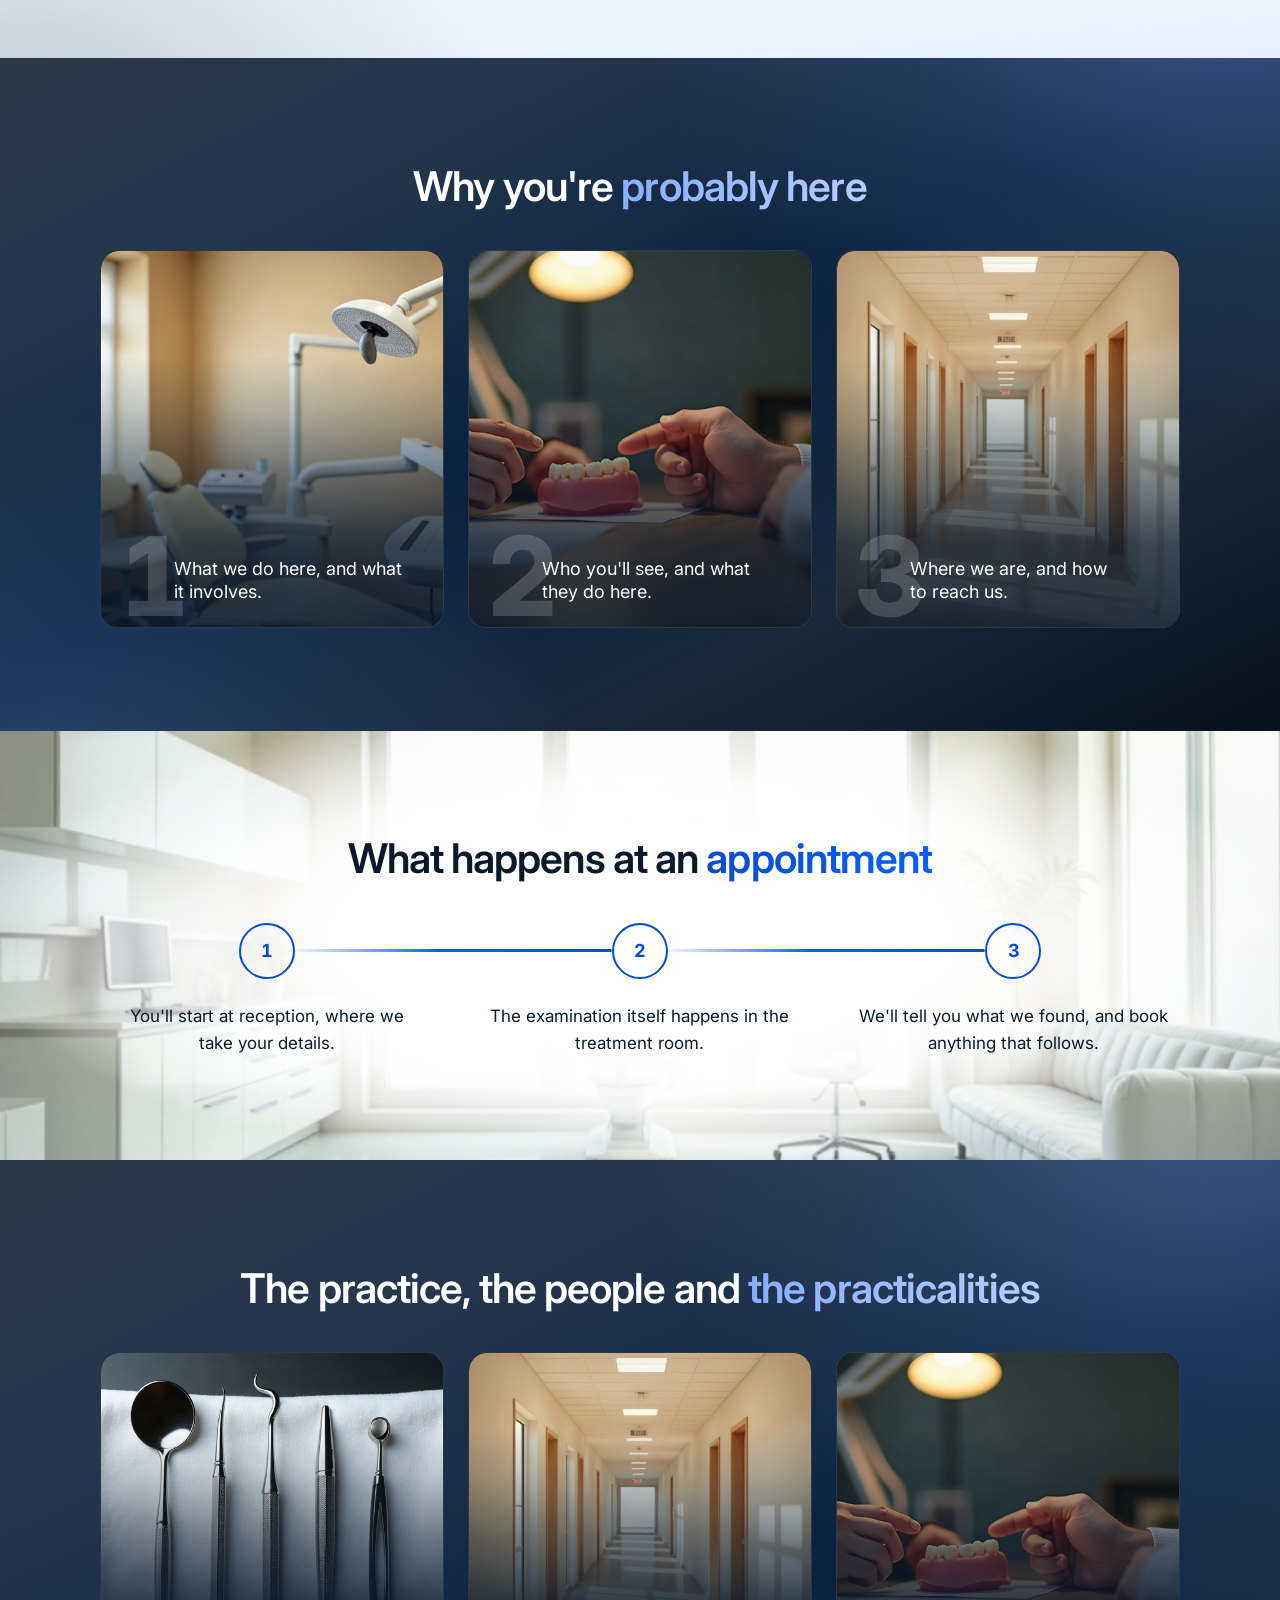
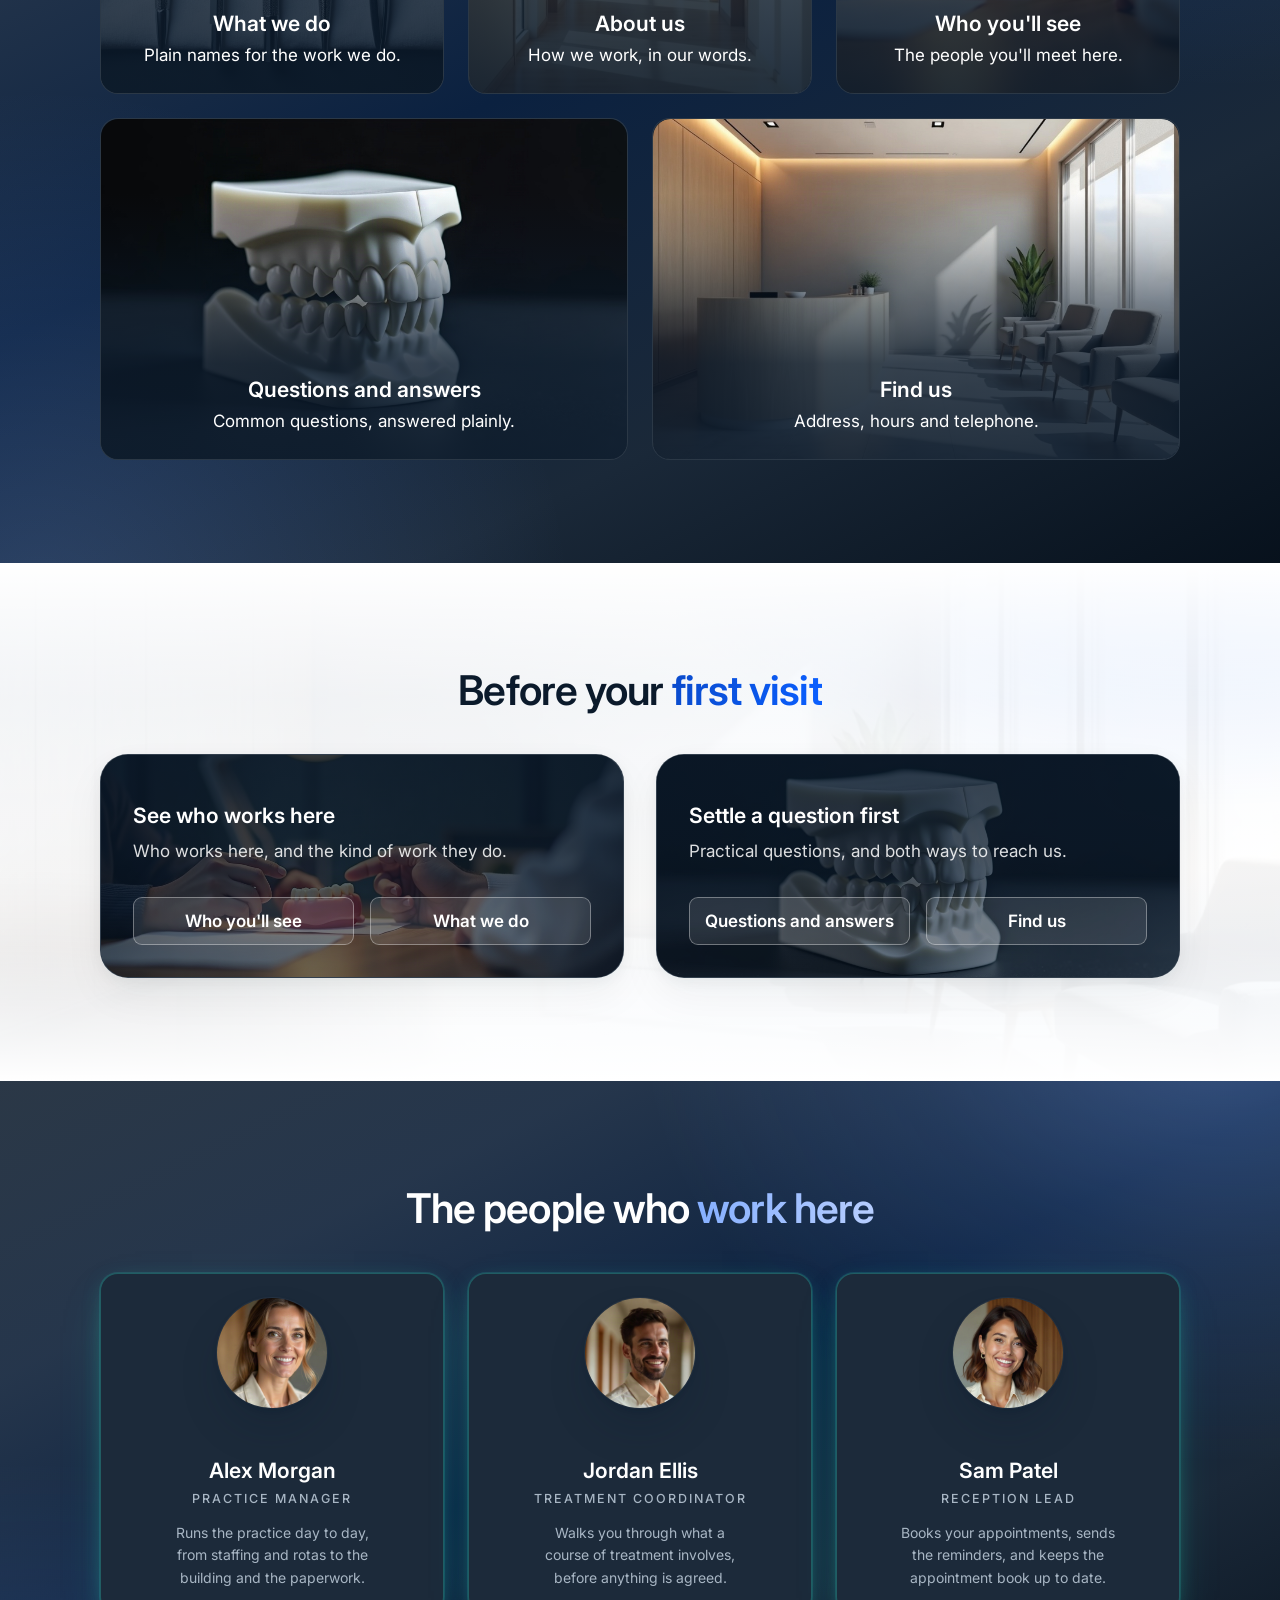
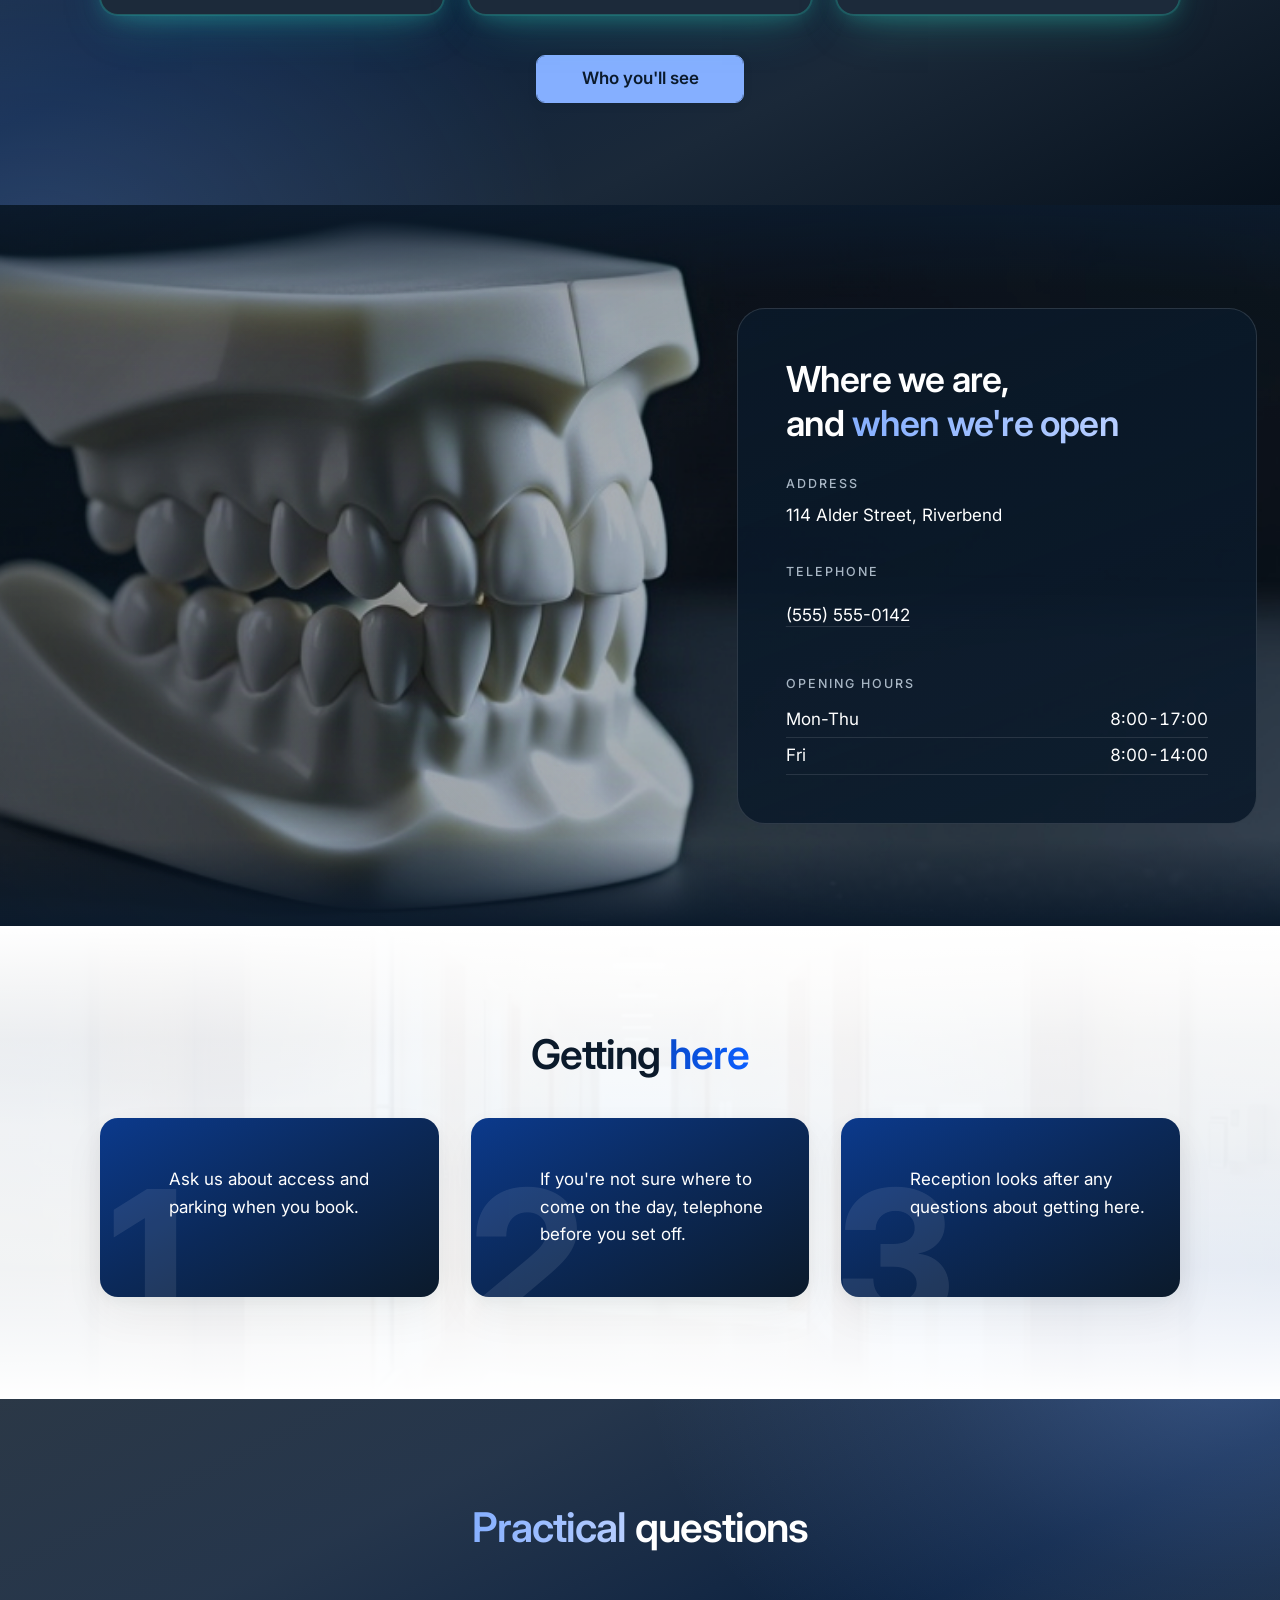
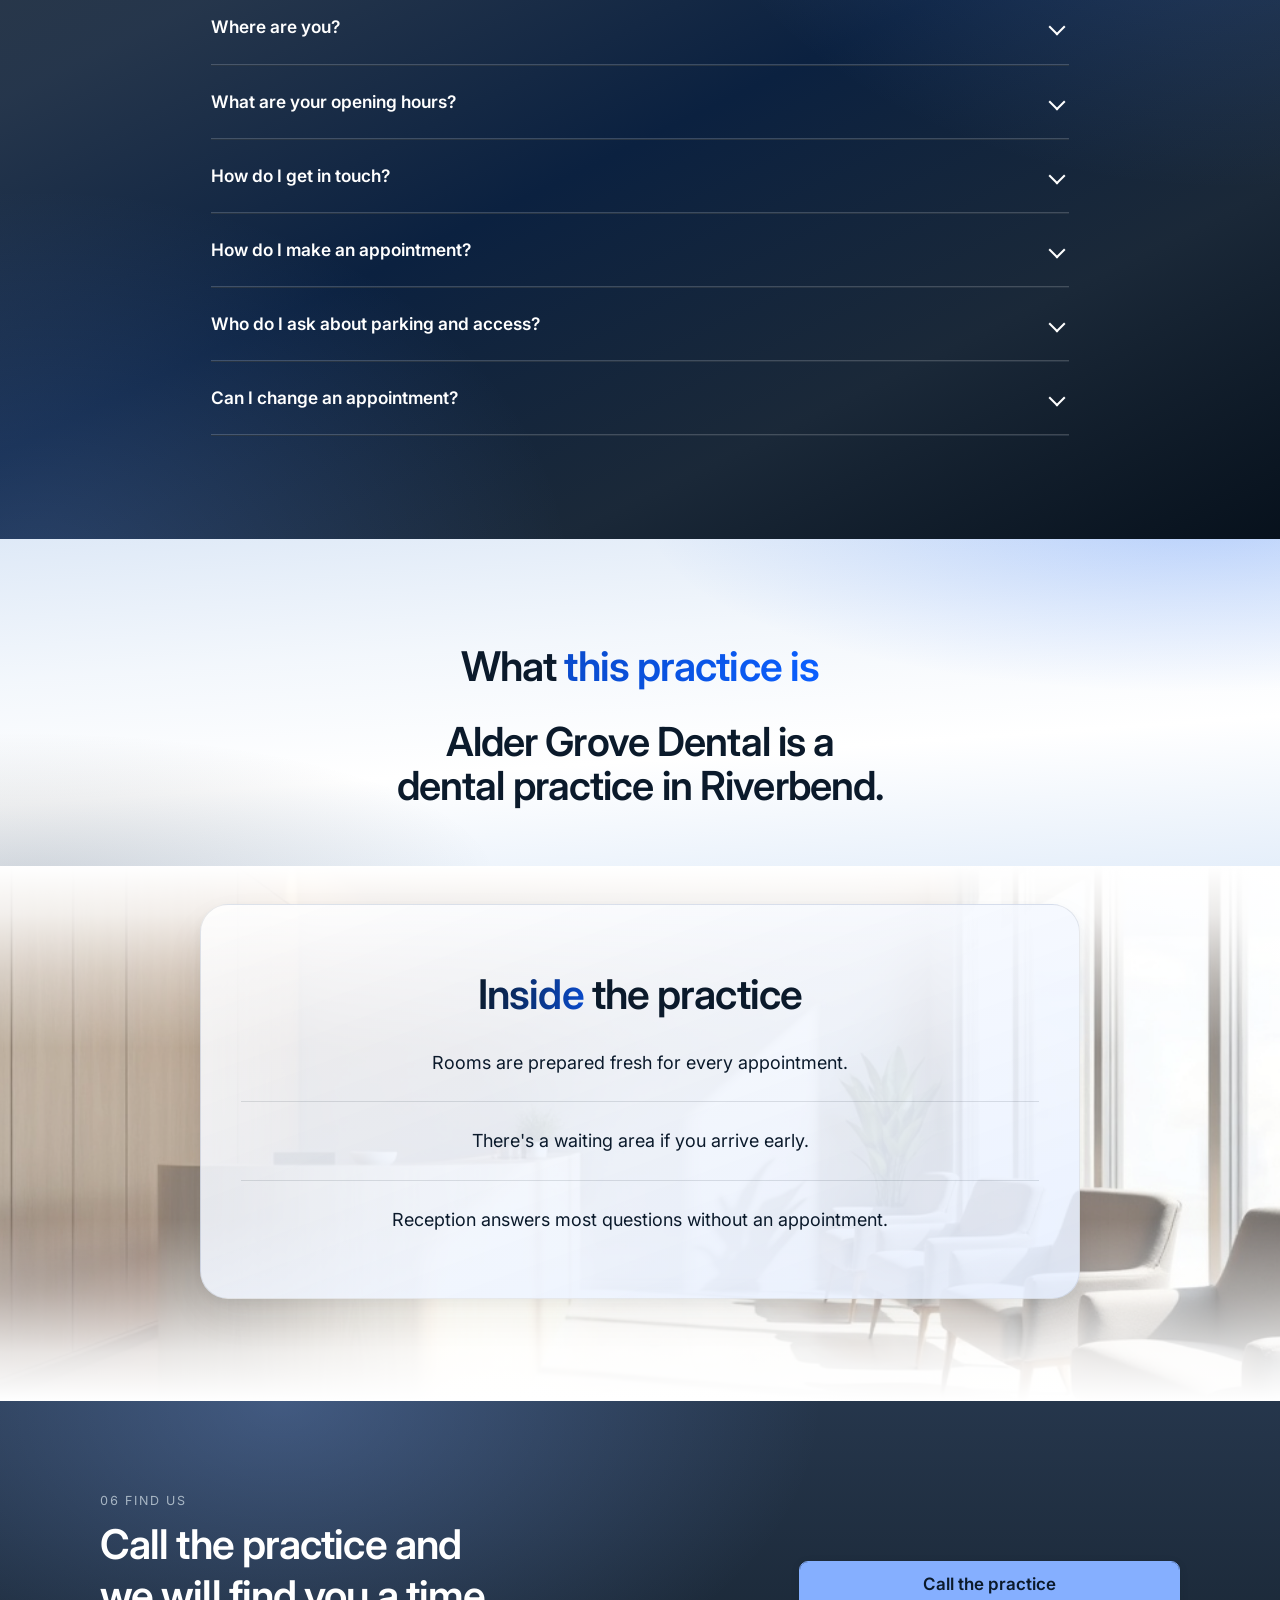
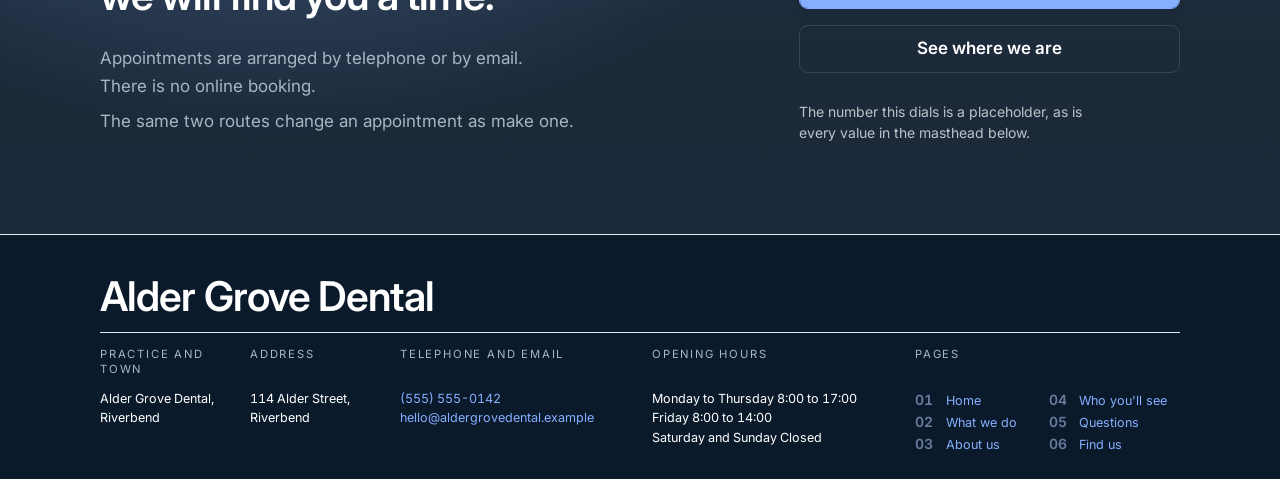
==== commit fa4489a5: "V3: fix a render-gate contrast regression from the mobile pass The render gate hard-failed index.htm" ====
--- a/v3/index.html
+++ b/v3/index.html
@@ -16,7 +16,7 @@
   <link rel="stylesheet" href="design-system/stomatology-chrome.css?v=a64a15a1">
   <link rel="stylesheet" href="design-system/stomatology-structural.css?v=3252024a">
   <link rel="stylesheet" href="design-system/brand-card-standard.css?v=6e073ad8">
-<link rel="stylesheet" href="design-system/page-index.css?v=5e80cd49">
+<link rel="stylesheet" href="design-system/page-index.css?v=79856284">
 </head>
 <body>
 <a class="cc-skip" href="#main">Skip to content</a>
--- a/v3/design-system/page-index.css
+++ b/v3/design-system/page-index.css
@@ -5969,11 +5969,27 @@
    nowrap run simply cannot be laid out inside 280px of content.
    An awkward line break is a blemish. Text that leaves the screen is a defect. Below 560
    the blemish wins.
-   box-decoration-break:clone is included deliberately: .hp-key paints its colour through
-   background-clip:text, and an inline that wraps without it gets ONE gradient box stretched
-   across both fragments, so the second line comes out a different colour from the first. */
+   box-decoration-break:clone is included deliberately, but ONLY on .hp-key: it paints its
+   colour through background-clip:text, and an inline that wraps without clone gets ONE
+   gradient box stretched across both fragments, so the second line comes out a different
+   colour from the first. .hp-nb paints nothing, so clone would be inert on it.
+
+   THIS RULE WAS NARROWED TO HEADINGS AND THEN PUT BACK, and the round trip is worth keeping
+   because it is a clean example of fixing the wrong thing. When the render gate hard-failed
+   on span.hp-nb "it was made", the plausible story was that letting every .hp-nb wrap had
+   changed that span's box from 96x20 to a 334x48 two-line union and moved the walker's
+   sample point. The geometry part of that was TRUE and measured. The causal part was not:
+   scoping this rule to h1/h2/.hp-lead left the failure bit-for-bit identical, and cost 3
+   text cuts and 3 nowrap overflows that the wide scope had fixed.
+   The real cause was a collapsed <details> leaving a phantom rect behind , see 11.8 , and
+   once that was fixed the scope had no reason to be narrow. Restored to every .hp-nb and
+   .hp-key, which is what the measurements supported: 4 off-screen cuts and 46 nowrap runs
+   wider than their parent, all gone. A rule should be as wide as its evidence, and no
+   wider , but narrowing it to appease a symptom whose cause lies elsewhere is just damage. */
 @media (max-width:560px){
-  .hp-nb,
+  .hp-nb{
+    white-space: normal;
+  }
   .hp-key{
     white-space: normal;
     -webkit-box-decoration-break: clone;
@@ -6084,6 +6100,37 @@
 }
 
 
+/* ---- 11.8. A CLOSED <details> SHOULD NOT LEAVE ITS ANSWER IN THE LAYOUT --------
+   The render gate hard-failed index at 375 on span.hp-nb "it was made", reporting white on
+   white at 1:1. Three things were established before anything was changed, because the first
+   two hypotheses were both wrong:
+     - it is NOT the hero. Measured from composited pixels, the hero's worst element is
+       6.73:1 against a 3:1 requirement, and the ground climbs only from 1.1% to 2.6%
+       luminance across the full width. Widening the text zone in 11.2 did not cause this.
+     - it is NOT the wrap rule. Scoping 11.3 to headings left the failure exactly as it was.
+     - it IS a regression from today: the previously published build (b7947e8) runs the same
+       gate at the same width and PASSES with zero contrast findings.
+   WHAT IS ACTUALLY HAPPENING. These answers sit in closed <details>. The browser does not
+   paint them, but they still report a layout rect, and the contrast walker resolves an
+   element's background by hit-testing elementsFromPoint at its box CENTRE. For a rect the
+   user cannot see, that point lands on whatever IS painted there , the white page behind ,
+   so the walker scores white text on white. The text itself is fine: measured,
+   rgba(255,255,255,.88) on rgb(11,26,43), about 13:1, and it renders correctly when opened.
+   WHY IT FLIPPED TODAY. 11.1 changed --hp-py at every band, so every vertical position on
+   the page moved, and with it the point the hit-test lands on. The old build passed on
+   geometry luck rather than on being right, and any vertical change would have flipped it.
+   THE FIX IS NOT TO APPEASE THE WALKER. Declaring the closed state explicitly is correct on
+   its own terms: it stops relying on UA ::details-content behaviour that differs between
+   engines, guarantees the answer is out of the layout AND the accessibility tree in every
+   browser rather than most, and removes a whole class of phantom-rect bug. Nothing animates
+   this collapse (checked: no transition, max-height, or grid-template-rows on .hp-faq__a),
+   so there is no open/close motion to break, and the visible design cannot change because
+   the content was already invisible when closed. */
+.hp-faq:not([open]) > .hp-faq__a{
+  display: none;
+}
+
+
 /* ---- per-page tail, generated: this page is nav item 1 of 6 (index) ---- */
 .cc-nav > .cc-nav__item:nth-child(1) > .cc-link .cc-link__label::after{
   transform:scaleX(1);
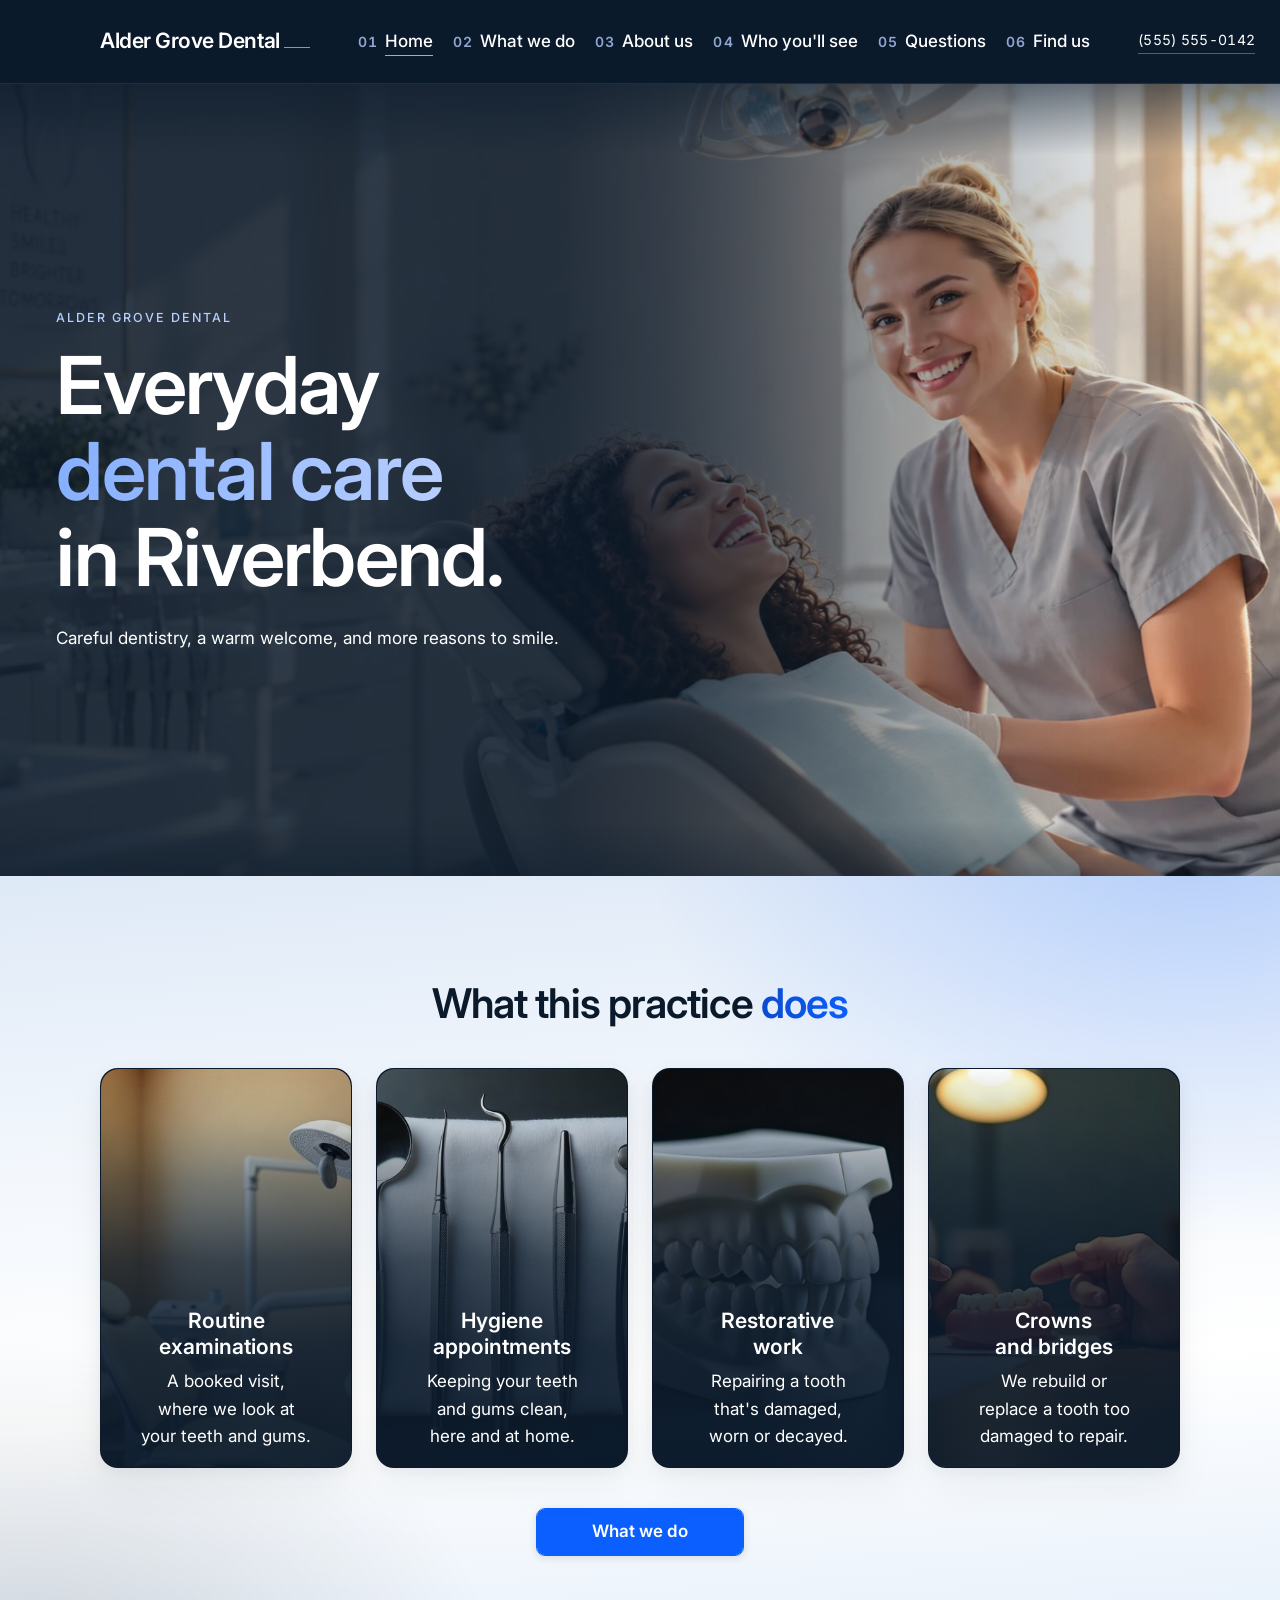
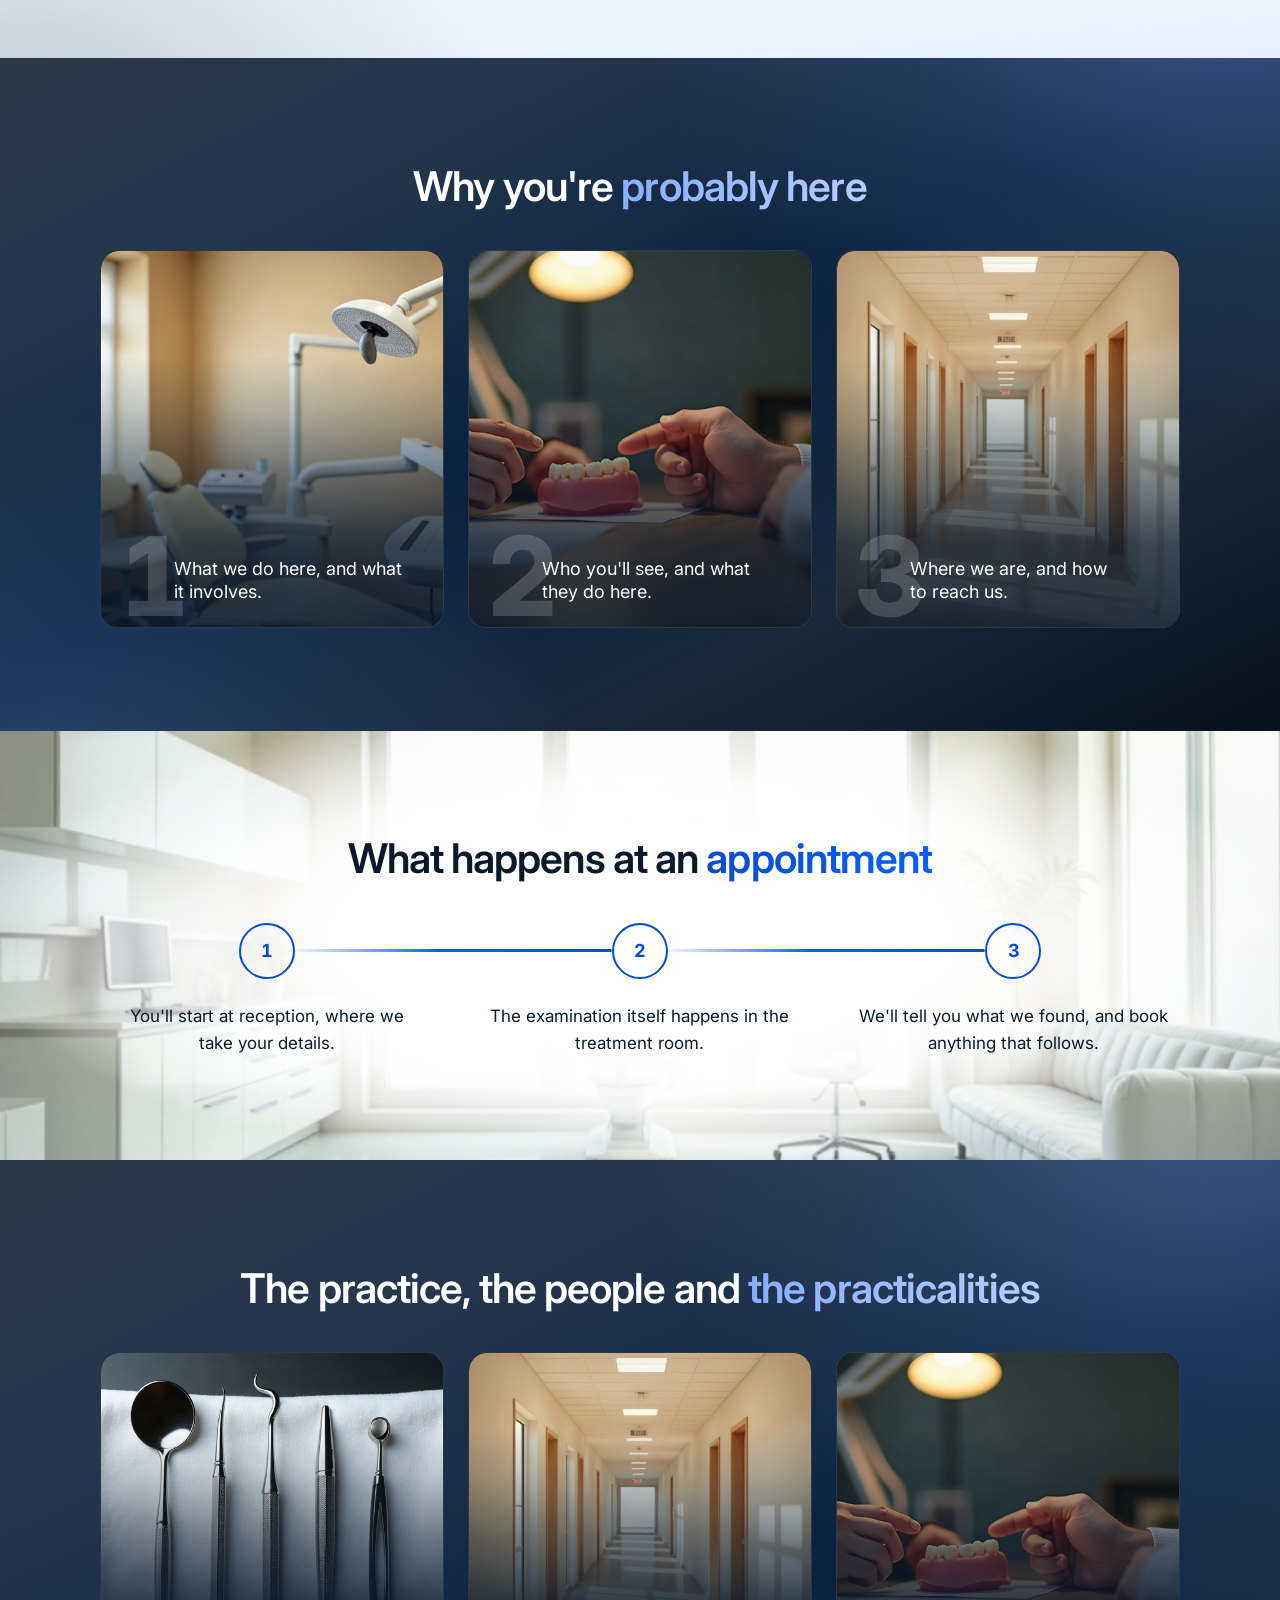
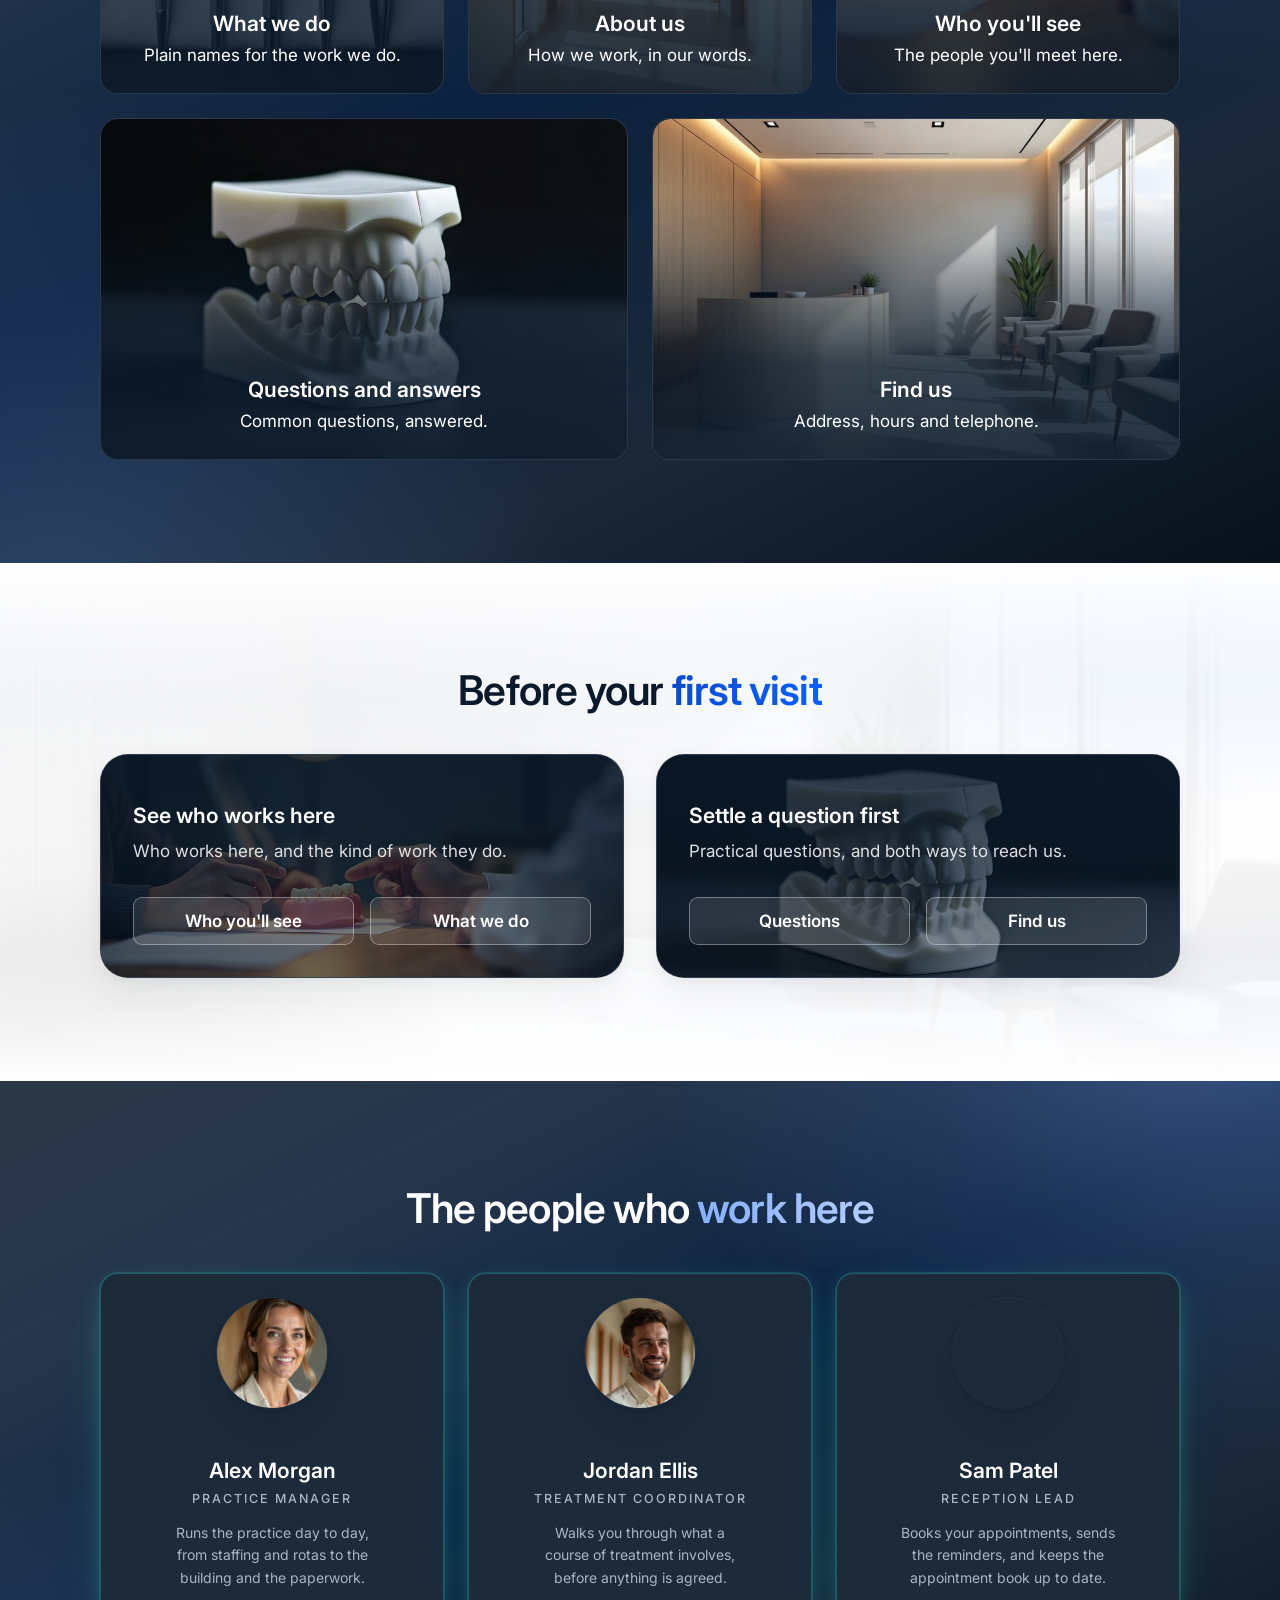
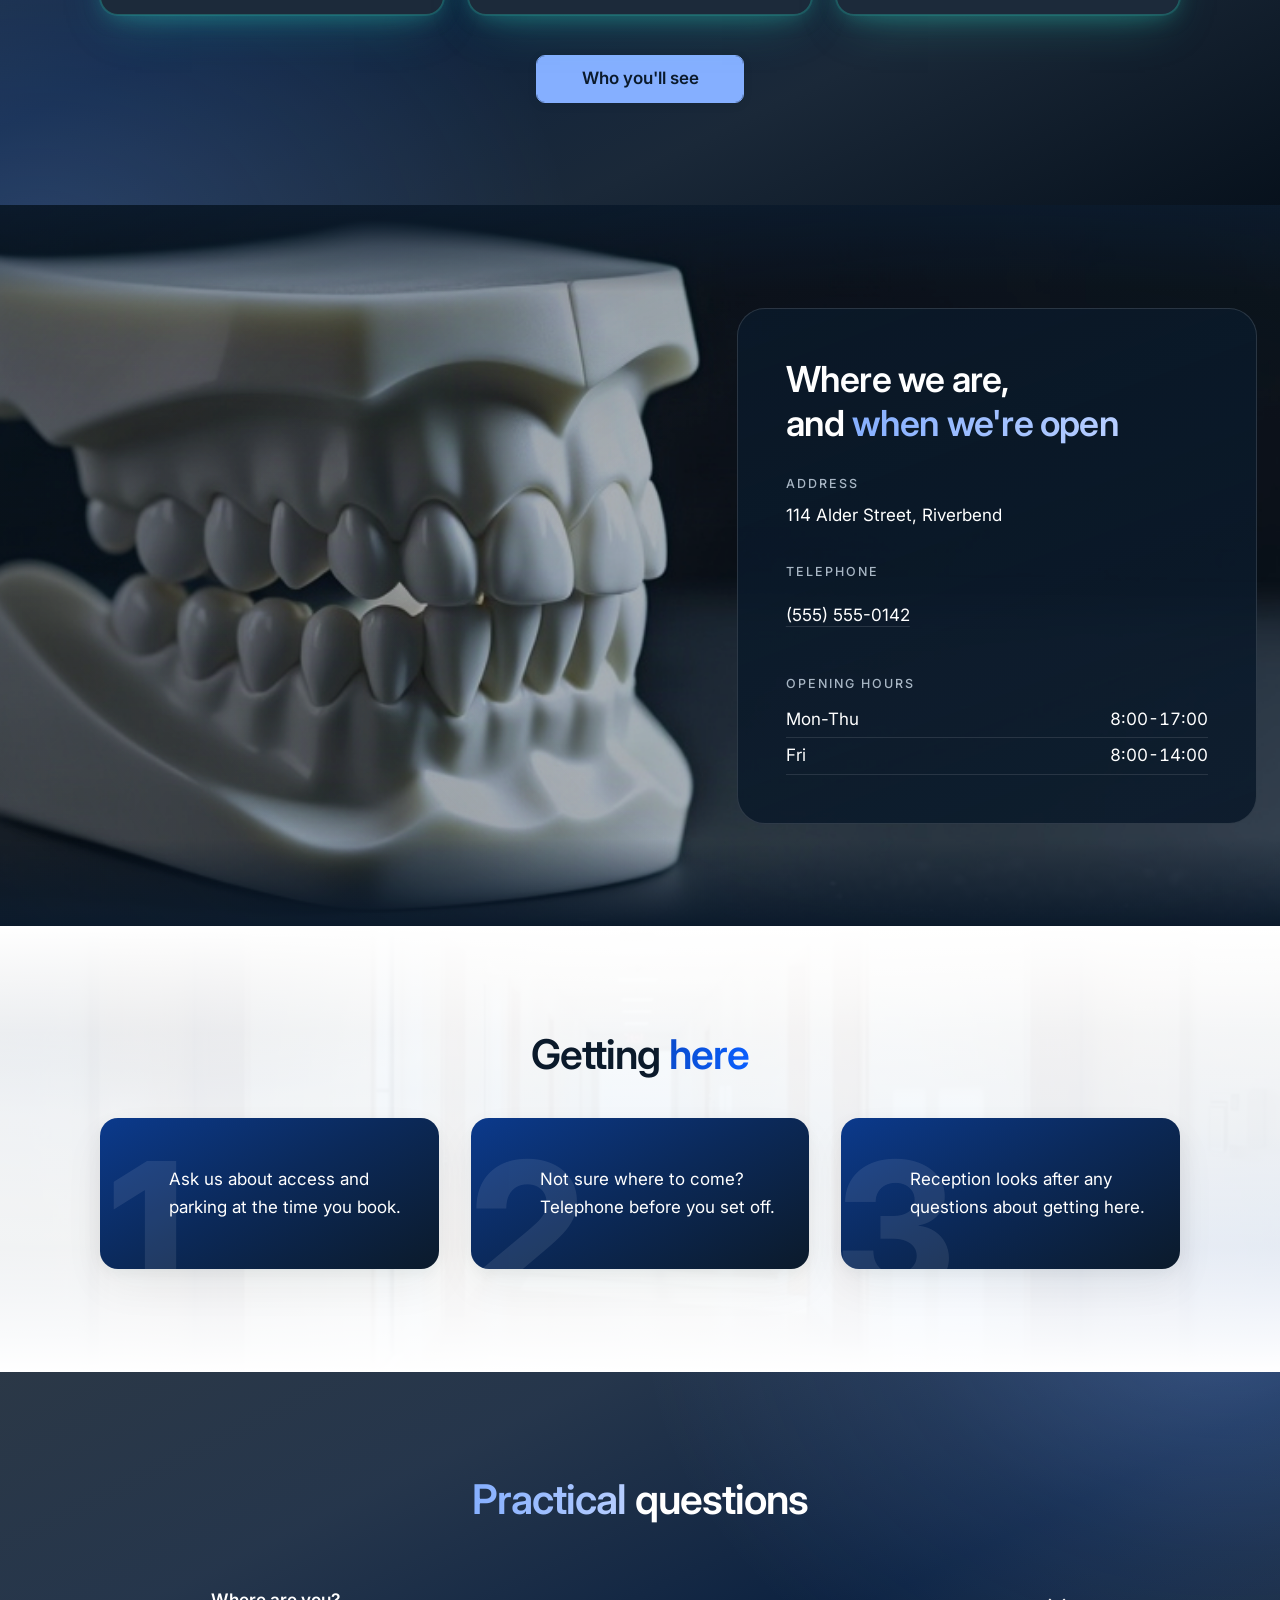
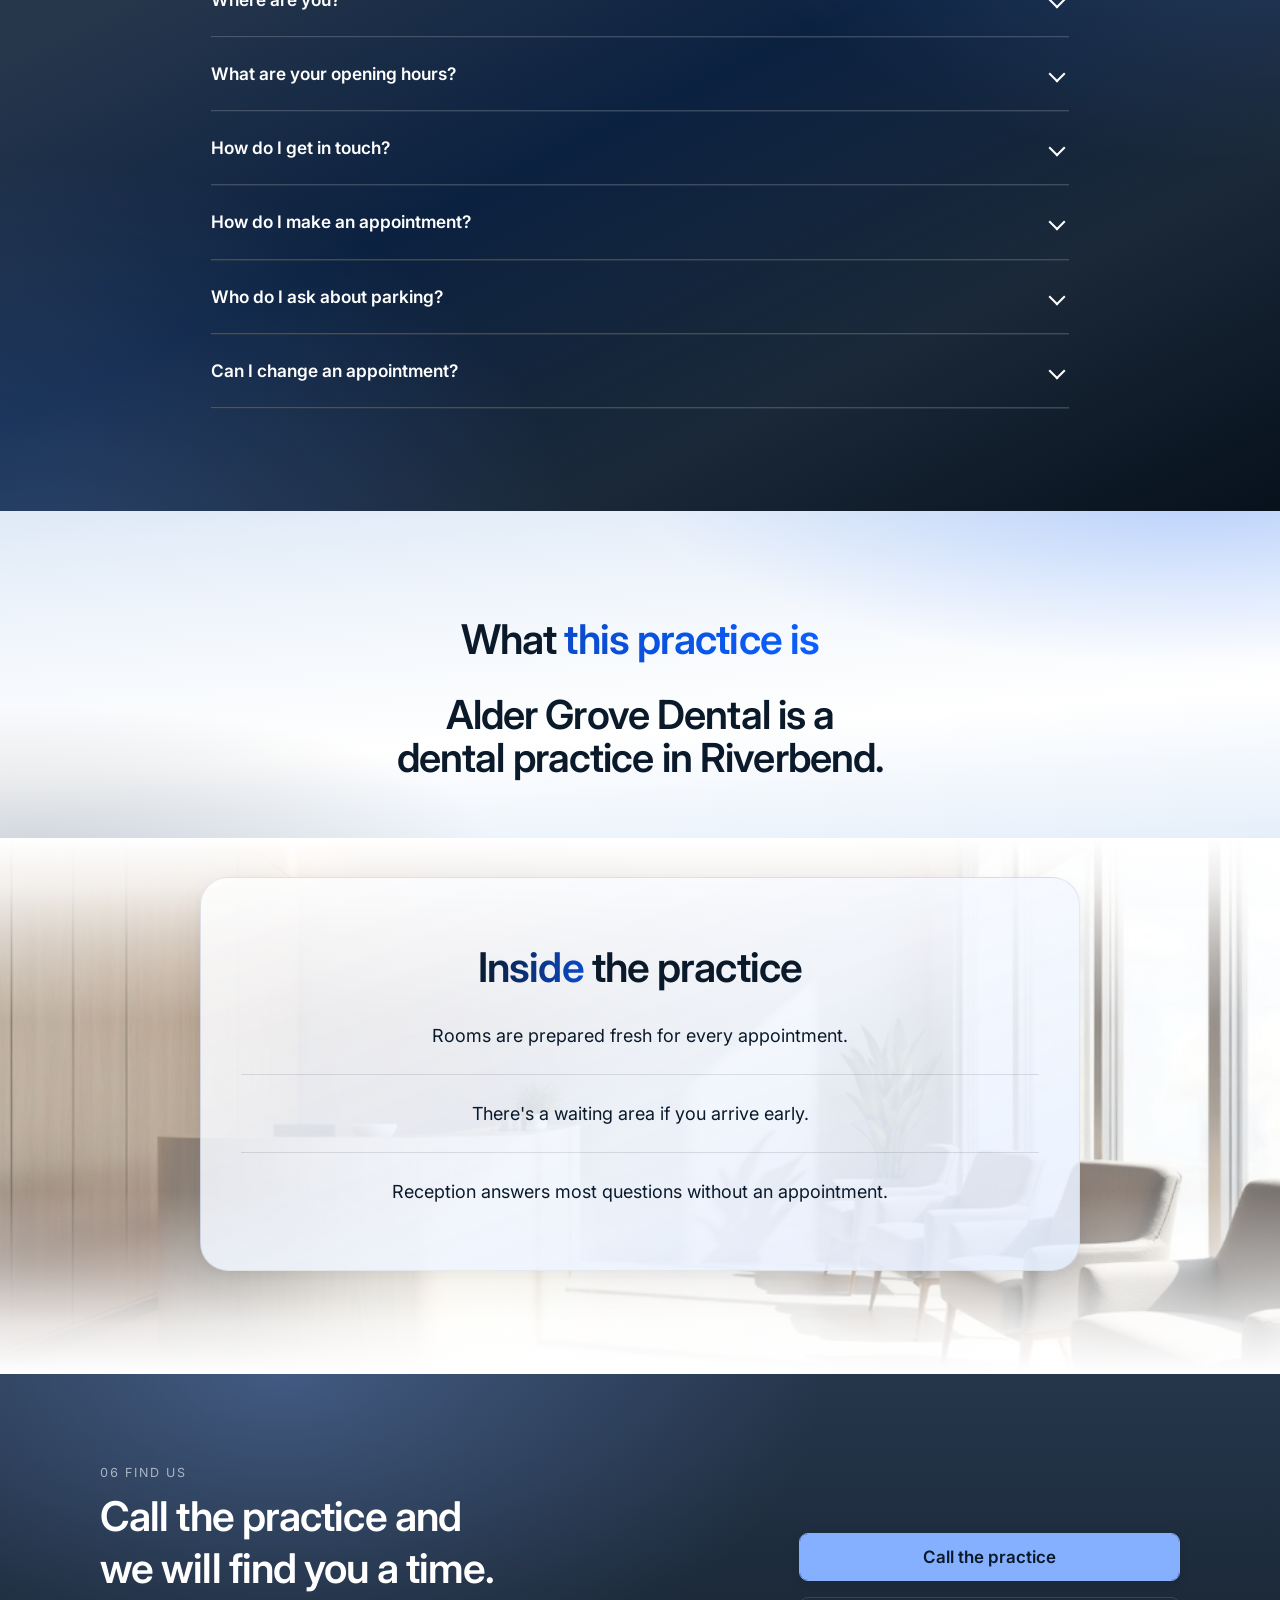
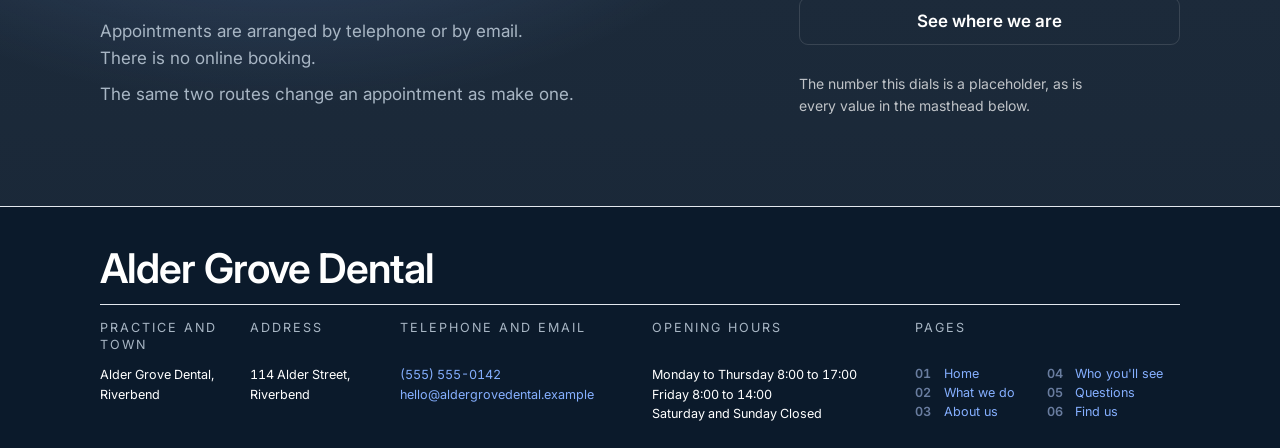
==== commit 84a58c87: "V3: address the outstanding owner revisions from batches 4-9 Backread the session transcript for the" ====
--- a/v3/index.html
+++ b/v3/index.html
@@ -16,7 +16,7 @@
   <link rel="stylesheet" href="design-system/stomatology-chrome.css?v=a64a15a1">
   <link rel="stylesheet" href="design-system/stomatology-structural.css?v=3252024a">
   <link rel="stylesheet" href="design-system/brand-card-standard.css?v=6e073ad8">
-<link rel="stylesheet" href="design-system/page-index.css?v=79856284">
+<link rel="stylesheet" href="design-system/page-index.css?v=b63072c9">
 </head>
 <body>
 <a class="cc-skip" href="#main">Skip to content</a>
@@ -414,7 +414,7 @@
             <div class="hp-route__body">
               <p class="hp-route__label">Questions and answers</p>
               
-              <p class="hp-route__line">Common questions, <span class="hp-nb">answered plainly</span>.</p>            </div>
+              <p class="hp-route__line">Common questions, answered.</p>            </div>
           </a>
         </li>
         <li class="hp-reveal" style="--hp-i:5">
@@ -470,7 +470,7 @@
           <p class="hp-flow__line">Practical questions, and both ways to reach us.</p>
           <div class="hp-flow__steps">
             
-            <a class="hp-go hp-go--quiet" href="faq.html">Questions and answers</a>
+            <a class="hp-go hp-go--quiet" href="faq.html">Questions</a>
             
             <a class="hp-go hp-go--quiet" href="contact.html">Find us</a>
           </div>
@@ -615,9 +615,9 @@
       </div>
       <ul class="hp-notes">
         
-        <li class="hp-note hp-reveal" style="--hp-i:1">Ask us about access and parking when you book.</li>
-        
-        <li class="hp-note hp-reveal" style="--hp-i:2">If you're not sure where to come on the day, telephone before you set off.</li>
+        <li class="hp-note hp-reveal" style="--hp-i:1">Ask us about access and parking at the time you book.</li>
+        
+        <li class="hp-note hp-reveal" style="--hp-i:2">Not sure where to come? Telephone before you set off.</li>
         
         <li class="hp-note hp-reveal" style="--hp-i:3">Reception looks after any questions about getting here.</li>
       </ul>
@@ -681,7 +681,7 @@
         <li class="hp-qitem hp-reveal" style="--hp-i:5">
           <details class="hp-faq" id="home-faq-5">
             
-            <summary class="hp-faq__q"><h3>Who do I ask about parking and access?</h3></summary>
+            <summary class="hp-faq__q"><h3>Who do I ask about parking?</h3></summary>
             
             <p class="hp-faq__a">Reception, by telephone or by email, <span class="hp-nb">when you book</span>.</p>
           </details>
--- a/v3/design-system/page-index.css
+++ b/v3/design-system/page-index.css
@@ -6131,6 +6131,138 @@
 }
 
 
+/* ====================================================================================
+   PART 12 - THE FOOTER'S ONE TYPE SIZE, FINALLY ACTUALLY ONE
+   ====================================================================================
+   Batch 2 item 5: "Keep all footer text the same size throughout. Use the same small text
+   size currently used for 'Alder Grove Dental, Riverbend.'"
+   That was answered twice and was still wrong both times. Measured now, before this rule,
+   the block ran FOUR sizes:
+       .cc-mast__k   11.25px   "Practice and town" / "Address" / "Telephone and email"
+       .cc-mast__v   12.60px   "Alder Grove Dental, Riverbend"  <- the size the owner named
+       .cc-a         12.60px   the page list and the tel/email links
+       .cc-num       14.00px   the 01 / 02 / 03 markers
+   TWO SEPARATE REASONS, and neither was visible from the rule I wrote at the time.
+   (a) .cc-num carries `font-size:var(--ds-fs-fine)` in the CHROME sheet, set DIRECTLY on the
+       numeral. My batch-6 rule put the size on `.cc-mast__list`, which only reaches the
+       numeral by INHERITANCE, and a direct declaration beats an inherited value no matter
+       which sheet loads later. Specificity was never the problem; the cascade never got a
+       say. It needs a rule that targets the numeral itself.
+   (b) .cc-mast__k was deliberately left on the EYEBROW scale (--ds-fs-eyebrow * 0.9) by the
+       batch-6 pass, whose own comment claims it took ten per cent off "every string in the
+       block, labels included". It did take ten per cent off the labels , off a DIFFERENT
+       base , so the labels came out 11.25px against the values' 12.6px. Ten per cent off
+       everything is not the same instruction as one size for everything, and the owner asked
+       for the second one.
+   Both are put on the size the instruction names, which is the .cc-mast__v value.
+   THE LABEL GETS BIGGER, AND THAT IS THE RISK WORTH NAMING: 7d records a real collision
+   ("Practice and townAddress") that appeared when these labels could not wrap, and a wider
+   label at 12.6px pushes back toward it. The protection is `white-space:normal` plus the
+   two-line min-height reservation, both of which stay; measured after the change rather
+   than assumed. */
+.cc-mast__k,
+.cc-mast__list .cc-num{
+  font-size: calc(var(--ds-fs-fine) * 0.9);
+}
+
+
+/* ====================================================================================
+   PART 13 - THE STANDING CARD RULE, SWEPT AGAIN, AND THREE SECTIONS TOLD TO MATCH
+   ====================================================================================
+   Answers the batch-7 standing card rule ("Do this automatically whenever you encounter
+   a group of cards"), batch-7 items 14 and 16, and the two "make this section exactly
+   the same" instructions. Every number below was MEASURED at 1440 / 1279 / 1200 / 1100 /
+   1024 / 900 / 768 / 390 with true rendered line counts, taken from Range.getClientRects
+   line-box tops rather than height divided by line-height. That distinction matters here:
+   a one-line heading sitting inside a two-line reserved box measures as two by the
+   height method, which is how an earlier pass scored this family green while it was not.
+
+   13.1 THE HOME "GETTING HERE" NOTES SIT ON THE FLOOR OF THEIR CARD.
+   .hp-notes is a three-column grid, so all three li stretch to the tallest. The copy was
+   top-anchored, so the short card carried exactly one unused line at its foot: bottom
+   gaps measured 80.06 / 52.53 / 52.53 at 1440, a spread of 27.53 against a line-height of
+   27.54. That is the "big gap at the bottom" the owner has now raised twice. Anchoring
+   the copy to the bottom levels the floor; the three sentences were also rewritten to
+   near-equal length so the line counts agree as well. Measured after: gaps 52.53 on all
+   three at every width down to 900, 28.53 at 390, spread 0.00 throughout.
+   Flex is safe on THIS element specifically because each li holds one bare text node with
+   no inline element children, so there is no anonymous-flex-item to split a sentence from
+   its full stop. The numeral is a position:absolute pseudo-element and is unaffected. */
+#s9-compare-teaser .hp-note{
+  display: flex;
+  flex-direction: column;
+  justify-content: flex-end;
+}
+
+/* 13.2 "WHO YOU'LL SEE" GETS THE SAME RAIL AS "WHAT WE DO".
+   Owner, batch 7: "Copy the exact design, card treatment, sizing, spacing, typography and
+   alignment of the More About the Practice section on the What We Do page. Do not create
+   a different variation of this section." Measured, it was a different variation: the
+   label ran clamp(15px, 1.15vw, 16.5px) against the shared clamp(19px, 1.55vw, 22px), and
+   the card floor was clamp(112px, 14svh, 152px) against the shared clamp(200px, 24svh,
+   280px) - 140px tall cards against 240px. Both are restored to the shared values, and
+   the four rail sentences were shortened so they still hold ONE line each at the larger
+   label scale in a four-up box. Measured after: labels 1 line and lines 1 line on all four
+   cards at all eight widths, card height 240px at and above 900 - the same 240px the
+   services rail renders.
+   THE FOUR-COLUMN GRID STAYS, and that is deliberate rather than drift. This page routes
+   to four destinations where the other two route to three. Forcing the shared three-column
+   grid would drop the fourth card onto a row of its own, one card against a row of three,
+   which is precisely the "one card breaking the alignment" the same instruction forbids.
+   Column COUNT follows the number of destinations; card TREATMENT follows services. */
+#s4-ecosystem-block .hp-rail__label{
+  font-size: clamp(19px, 1.55vw, 22px);
+}
+@media (min-width:900px){
+  #s4-ecosystem-block .hp-rail{ min-height: clamp(200px, 24svh, 280px); }
+}
+
+/* 13.3 THE QUESTIONS PAGE'S PRACTICAL QUESTIONS MATCH THE HOME PAGE'S.
+   Owner, batch 7 item 12: "Make this section look exactly like the Practical Questions
+   section on the homepage. Copy the existing component rather than approximating it."
+   Typography and layout already matched; the box model did not. Measured at 1440 the
+   section stood 1307.41px against the homepage's 785.41px. Three causes, all here:
+     (a) .hp-faq inherited 40px of padding-block from the page sheet, 80px per item;
+     (b) summary.hp-faq__q carried an 8px bottom margin the homepage's does not;
+     (c) the homepage draws a second hairline on the li as well as on the details element,
+         and that rule is scoped to .hp-qitem, so this page never got it.
+   Measured after: .hp-faq 84.2px becomes 76.2px and the li 77.2px, which are the
+   homepage's numbers exactly. */
+#s3-sub-area-blocks .hp-faq{ padding-block: 0; }
+#s3-sub-area-blocks .hp-faq__q{ margin-bottom: 0; }
+#s3-sub-area-blocks .hp-faqs > li{ border-bottom: var(--ds-divider-h) solid var(--ds-line); }
+
+/* 13.4 AND ITS CROSS-LINK RAIL MATCHES THE ONE ON "WHAT WE DO".
+   Owner, batch 7 item 14: "Make this section exactly the same as the corrected More About
+   the Practice section on the What We Do page." The band's ground was INVERTED - it
+   painted rgb(11,26,43) with white type where services paints rgb(255,255,255) with
+   rgb(11,26,43) type. The ground class is fixed in the markup; the card floor is fixed
+   here, 140px measured against the services rail's 240px. Contrast was swept across every
+   text element in the band with the new ground before the change was kept: 9 elements,
+   0 failures, and the heading pair comes out at 17.55:1 and 7.26:1 - the same two numbers
+   the services band measures. */
+@media (min-width:900px){
+  #s5-cross-link-rail .hp-rail{ min-height: clamp(200px, 24svh, 280px); }
+}
+
+/* 13.5 THE FIND US HERO KEEPS ITS SUBJECT ON THE RIGHT ON A PHONE.
+   Owner, batch 7 item 16: "Keep the main visual subject and details on the right side.
+   Keep the left side clean, calm and uncluttered for the hero text." At 1440 the crop
+   satisfies that - per-fifth luminance standard deviation runs 31.5 / 50.2 / 46.9 / 43 /
+   58.3 left to right, so the right fifth carries 1.85x the detail of the left. At 390 the
+   box is portrait, only 27.8 per cent of the image width is visible, and the inherited
+   46 per cent anchor made the slice flat: 49.6 / 42.6 / 45.1 / 46.9 / 49.8, a right-to-left
+   ratio of 1.00. Anchoring at 82 per cent moves the visible window to 59.2-87.0 per cent of
+   the source and measures 47.7 / 43.2 / 40 / 60.3 / 61.2, ratio 1.28, with the detail in
+   the right two fifths and the left three calm - which is what the instruction describes.
+   The hero copy's contrast was measured against the composited pixels under all four
+   candidate anchors before this one was chosen: it does not move, and the body lines
+   actually improve from 10.74:1 to 11.94:1. */
+@media (max-width:768px){
+  #s1-contact-hero .hp-photo__img{ object-position: 82% 52%; }
+}
+
+
 /* ---- per-page tail, generated: this page is nav item 1 of 6 (index) ---- */
 .cc-nav > .cc-nav__item:nth-child(1) > .cc-link .cc-link__label::after{
   transform:scaleX(1);
